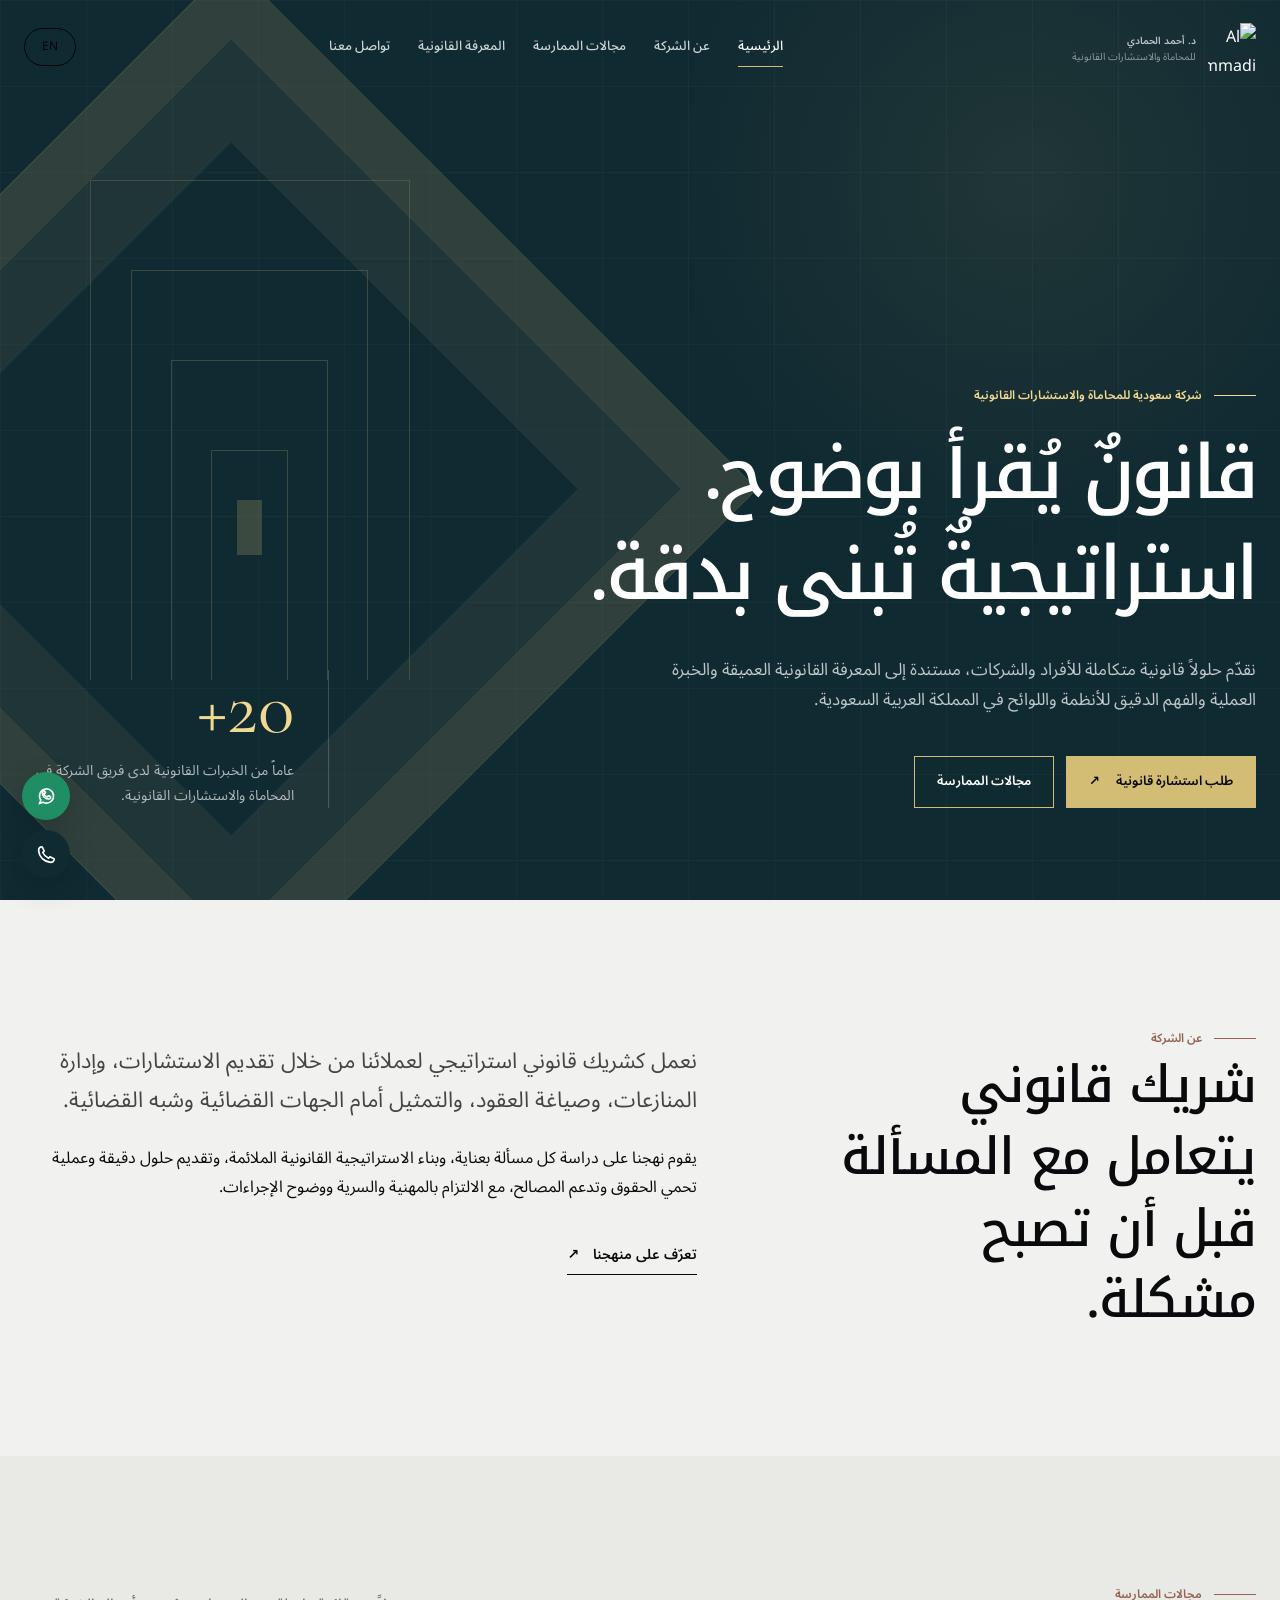
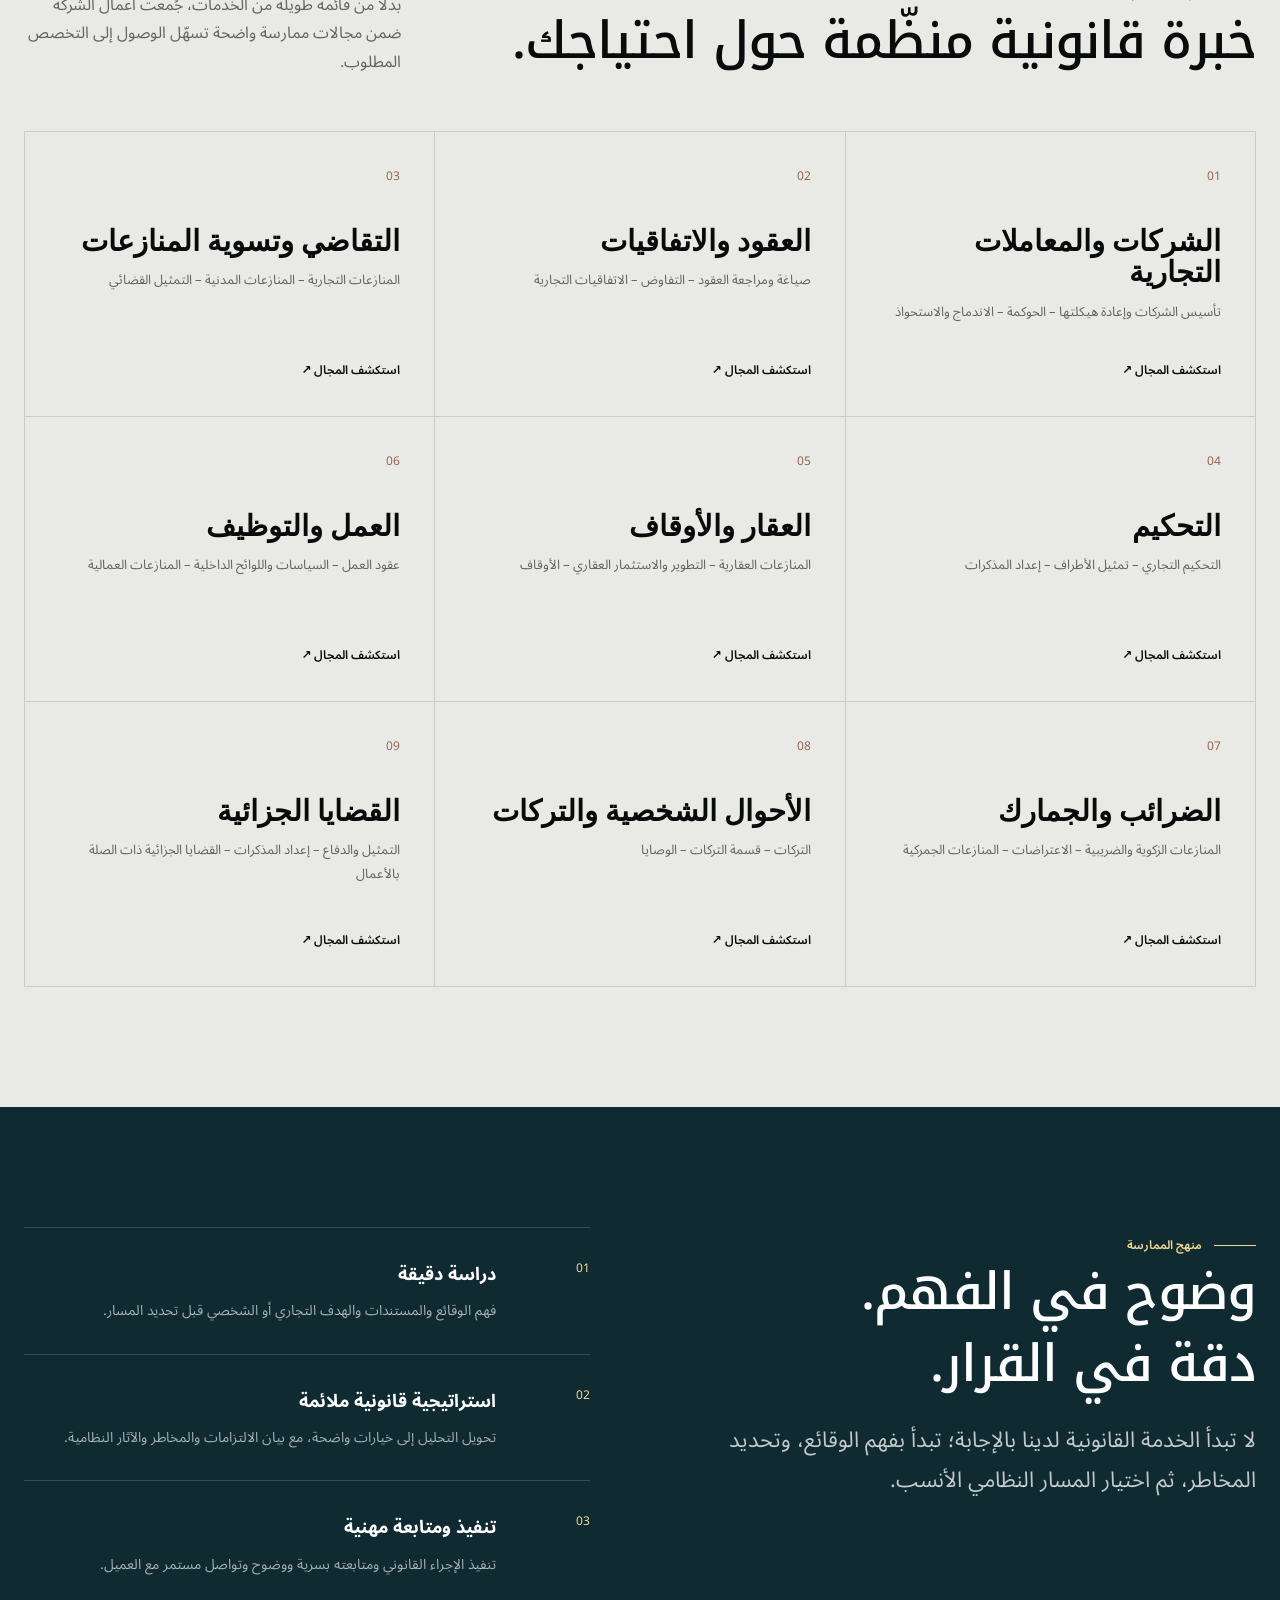
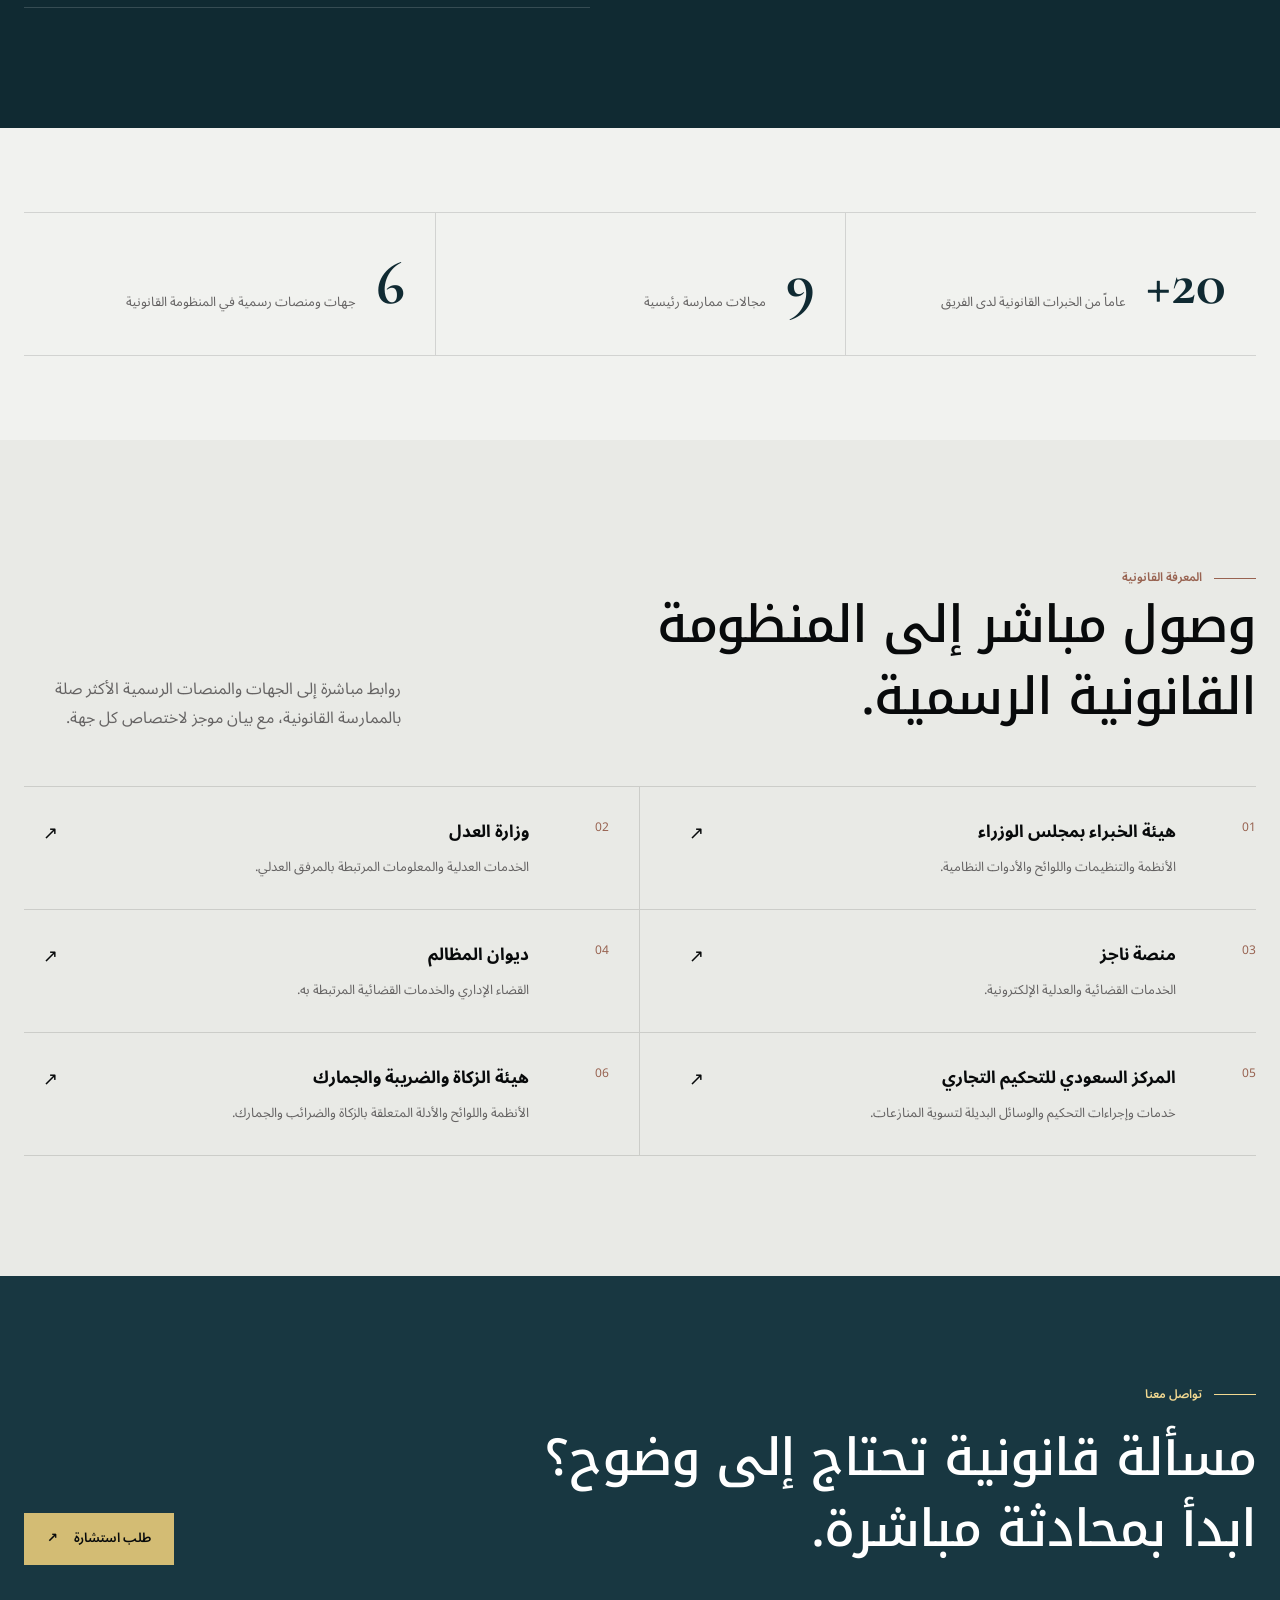
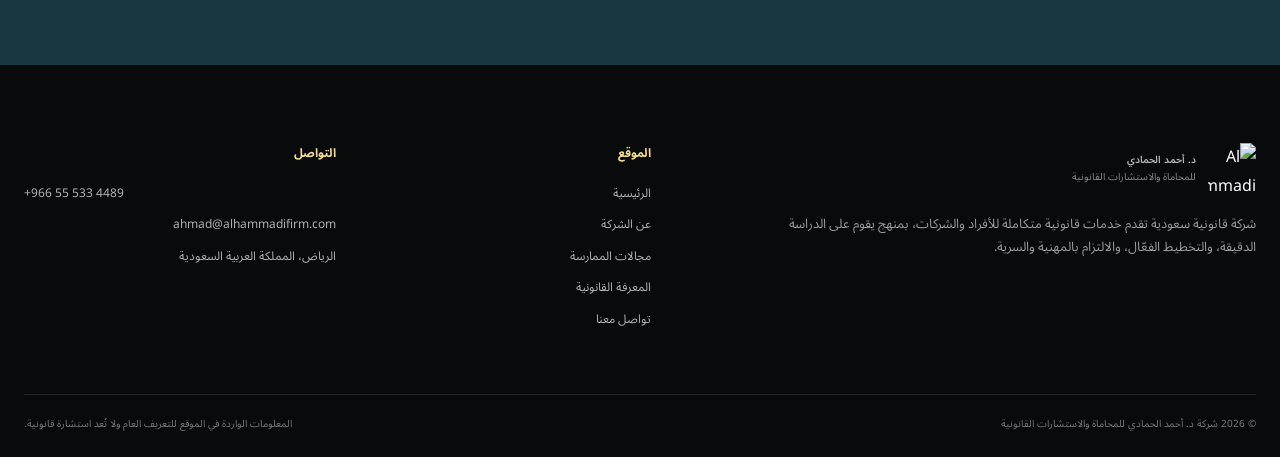
==== index.html @ af51fb80 "Add index.html" ====
<!doctype html>
<html lang="ar" dir="rtl">
<head>
  <meta charset="utf-8">
  <meta name="viewport" content="width=device-width, initial-scale=1">
  <meta name="description" content="شركة قانونية سعودية للمحاماة والاستشارات القانونية تقدم حلولاً قانونية متكاملة للأفراد والشركات.">
  <meta name="theme-color" content="#102A32">
  <meta property="og:type" content="website"><meta property="og:title" content="Dr. Ahmad Al Hammadi | Law Firm &amp; Legal Consultancy"><meta property="og:description" content="شركة قانونية سعودية للمحاماة والاستشارات القانونية تقدم حلولاً قانونية متكاملة للأفراد والشركات.">
  <link rel="icon" href="https://alhammadifirm.com/wp-content/uploads/2026/07/cropped-1-300x300.png" type="image/png">
  <link rel="stylesheet" href="assets/styles.css">
  <title>شركة د. أحمد الحمادي | للمحاماة والاستشارات القانونية</title>
</head>
<body data-title-ar="شركة د. أحمد الحمادي | للمحاماة والاستشارات القانونية" data-title-en="Dr. Ahmad Al Hammadi | Law Firm &amp; Legal Consultancy">

<header class="site-header">
  <div class="container header-inner">
    <a class="brand" href="index.html" aria-label="Al Hammadi Law Firm">
      <img src="https://alhammadifirm.com/wp-content/uploads/2026/07/cropped-1-300x300.png" alt="Al Hammadi Law Firm logo">
      <span class="brand-copy">
        <strong><span class="lang-ar">د. أحمد الحمادي</span><span class="lang-en">Dr. Ahmad Al Hammadi</span></strong>
        <span><span class="lang-ar">للمحاماة والاستشارات القانونية</span><span class="lang-en">Law Firm & Legal Consultancy</span></span>
      </span>
    </a>
    <nav class="nav" aria-label="Main navigation"><a href="index.html" class="active"><span class="lang-ar">الرئيسية</span><span class="lang-en">Home</span></a><a href="about.html" class=""><span class="lang-ar">عن الشركة</span><span class="lang-en">About</span></a><a href="practice-areas.html" class=""><span class="lang-ar">مجالات الممارسة</span><span class="lang-en">Practice Areas</span></a><a href="knowledge.html" class=""><span class="lang-ar">المعرفة القانونية</span><span class="lang-en">Legal Knowledge</span></a><a href="contact.html" class=""><span class="lang-ar">تواصل معنا</span><span class="lang-en">Contact</span></a></nav>
    <div class="header-actions">
      <button class="lang-switch" data-lang-switch type="button">EN</button>
      <button class="menu-toggle" data-menu-toggle type="button" aria-expanded="false" aria-label="Menu">☰</button>
    </div>
  </div>
</header>
<main>
<section class="hero">
  <div class="hero-mark" aria-hidden="true"><span></span><span></span><span></span><span></span><span></span></div>
  <div class="container hero-inner">
    <div class="hero-grid">
      <div>
        <span class="eyebrow light"><span class="lang-ar">شركة سعودية للمحاماة والاستشارات القانونية</span><span class="lang-en">Saudi Law Firm & Legal Consultancy</span></span>
        <h1 class="display"><span class="lang-ar">قانونٌ يُقرأ بوضوح.<br>استراتيجيةٌ تُبنى بدقة.</span><span class="lang-en">Law, made clear.<br>Strategy, built with precision.</span></h1>
        <p class="hero-sub"><span class="lang-ar">نقدّم حلولاً قانونية متكاملة للأفراد والشركات، مستندة إلى المعرفة القانونية العميقة والخبرة العملية والفهم الدقيق للأنظمة واللوائح في المملكة العربية السعودية.</span><span class="lang-en">We provide integrated legal solutions to individuals and businesses, grounded in legal knowledge, practical experience and a precise understanding of Saudi laws and regulations.</span></p>
        <div class="hero-bottom"><a class="btn-primary" href="contact.html"><span class="lang-ar">طلب استشارة قانونية</span><span class="lang-en">Request a consultation</span> <span>↗</span></a><a class="btn-ghost" href="practice-areas.html"><span class="lang-ar">مجالات الممارسة</span><span class="lang-en">Practice areas</span></a></div>
      </div>
      <aside class="hero-side"><div><div class="hero-stat">20+</div><div class="hero-stat-copy"><span class="lang-ar">عاماً من الخبرات القانونية لدى فريق الشركة في المحاماة والاستشارات القانونية.</span><span class="lang-en">Years of legal experience across the firm’s lawyers and legal consultants.</span></div></div></aside>
    </div>
  </div>
</section>

<section class="section">
  <div class="container split">
    <div class="sticky reveal"><span class="eyebrow"><span class="lang-ar">عن الشركة</span><span class="lang-en">About the firm</span></span><h2 class="title-lg"><span class="lang-ar">شريك قانوني يتعامل مع المسألة قبل أن تصبح مشكلة.</span><span class="lang-en">A legal partner focused on the matter before it becomes a problem.</span></h2></div>
    <div class="copy reveal">
      <p class="lead"><span class="lang-ar">نعمل كشريك قانوني استراتيجي لعملائنا من خلال تقديم الاستشارات، وإدارة المنازعات، وصياغة العقود، والتمثيل أمام الجهات القضائية وشبه القضائية.</span><span class="lang-en">We act as a strategic legal partner through advisory, dispute management, contract drafting and representation before judicial and quasi-judicial bodies.</span></p>
      <p><span class="lang-ar">يقوم نهجنا على دراسة كل مسألة بعناية، وبناء الاستراتيجية القانونية الملائمة، وتقديم حلول دقيقة وعملية تحمي الحقوق وتدعم المصالح، مع الالتزام بالمهنية والسرية ووضوح الإجراءات.</span><span class="lang-en">Our approach is built on careful analysis, a fit-for-purpose legal strategy and practical solutions that protect rights and support client interests, with professionalism, confidentiality and clear process.</span></p>
      <a class="link-arrow" href="about.html"><span class="lang-ar">تعرّف على منهجنا</span><span class="lang-en">Discover our approach</span> <span class="arrow">↗</span></a>
    </div>
  </div>
</section>

<section class="section wash">
  <div class="container">
    <div class="section-head reveal"><div><span class="eyebrow"><span class="lang-ar">مجالات الممارسة</span><span class="lang-en">Practice areas</span></span><h2 class="title-lg"><span class="lang-ar">خبرة قانونية منظّمة حول احتياجك.</span><span class="lang-en">Legal expertise structured around your needs.</span></h2></div><p><span class="lang-ar">بدلاً من قائمة طويلة من الخدمات، جُمعت أعمال الشركة ضمن مجالات ممارسة واضحة تسهّل الوصول إلى التخصص المطلوب.</span><span class="lang-en">Rather than a long list of services, our work is organised into clear practice areas so clients can reach the right expertise quickly.</span></p></div>
    <div class="practices-grid"><a href="practice-areas.html" class="practice-card reveal"><span class="practice-no">01</span><h3><span class="lang-ar">الشركات والمعاملات التجارية</span><span class="lang-en">Corporate & Commercial</span></h3><p><span class="lang-ar">تأسيس الشركات وإعادة هيكلتها – الحوكمة – الاندماج والاستحواذ</span><span class="lang-en">Company formation & restructuring · Corporate governance · Mergers & acquisitions</span></p><span class="practice-link"><span class="lang-ar">استكشف المجال ↗</span><span class="lang-en">Explore ↗</span></span></a><a href="practice-areas.html" class="practice-card reveal"><span class="practice-no">02</span><h3><span class="lang-ar">العقود والاتفاقيات</span><span class="lang-en">Contracts & Agreements</span></h3><p><span class="lang-ar">صياغة ومراجعة العقود – التفاوض – الاتفاقيات التجارية</span><span class="lang-en">Contract drafting & review · Negotiation · Commercial agreements</span></p><span class="practice-link"><span class="lang-ar">استكشف المجال ↗</span><span class="lang-en">Explore ↗</span></span></a><a href="practice-areas.html" class="practice-card reveal"><span class="practice-no">03</span><h3><span class="lang-ar">التقاضي وتسوية المنازعات</span><span class="lang-en">Litigation & Dispute Resolution</span></h3><p><span class="lang-ar">المنازعات التجارية – المنازعات المدنية – التمثيل القضائي</span><span class="lang-en">Commercial disputes · Civil disputes · Court representation</span></p><span class="practice-link"><span class="lang-ar">استكشف المجال ↗</span><span class="lang-en">Explore ↗</span></span></a><a href="practice-areas.html" class="practice-card reveal"><span class="practice-no">04</span><h3><span class="lang-ar">التحكيم</span><span class="lang-en">Arbitration</span></h3><p><span class="lang-ar">التحكيم التجاري – تمثيل الأطراف – إعداد المذكرات</span><span class="lang-en">Commercial arbitration · Party representation · Written submissions</span></p><span class="practice-link"><span class="lang-ar">استكشف المجال ↗</span><span class="lang-en">Explore ↗</span></span></a><a href="practice-areas.html" class="practice-card reveal"><span class="practice-no">05</span><h3><span class="lang-ar">العقار والأوقاف</span><span class="lang-en">Real Estate & Awqaf</span></h3><p><span class="lang-ar">المنازعات العقارية – التطوير والاستثمار العقاري – الأوقاف</span><span class="lang-en">Real estate disputes · Development & investment · Awqaf</span></p><span class="practice-link"><span class="lang-ar">استكشف المجال ↗</span><span class="lang-en">Explore ↗</span></span></a><a href="practice-areas.html" class="practice-card reveal"><span class="practice-no">06</span><h3><span class="lang-ar">العمل والتوظيف</span><span class="lang-en">Employment & Labour</span></h3><p><span class="lang-ar">عقود العمل – السياسات واللوائح الداخلية – المنازعات العمالية</span><span class="lang-en">Employment contracts · Policies & internal regulations · Labour disputes</span></p><span class="practice-link"><span class="lang-ar">استكشف المجال ↗</span><span class="lang-en">Explore ↗</span></span></a><a href="practice-areas.html" class="practice-card reveal"><span class="practice-no">07</span><h3><span class="lang-ar">الضرائب والجمارك</span><span class="lang-en">Tax & Customs</span></h3><p><span class="lang-ar">المنازعات الزكوية والضريبية – الاعتراضات – المنازعات الجمركية</span><span class="lang-en">Zakat & tax disputes · Objections · Customs disputes</span></p><span class="practice-link"><span class="lang-ar">استكشف المجال ↗</span><span class="lang-en">Explore ↗</span></span></a><a href="practice-areas.html" class="practice-card reveal"><span class="practice-no">08</span><h3><span class="lang-ar">الأحوال الشخصية والتركات</span><span class="lang-en">Personal Status & Estates</span></h3><p><span class="lang-ar">التركات – قسمة التركات – الوصايا</span><span class="lang-en">Estates · Estate division · Wills</span></p><span class="practice-link"><span class="lang-ar">استكشف المجال ↗</span><span class="lang-en">Explore ↗</span></span></a><a href="practice-areas.html" class="practice-card reveal"><span class="practice-no">09</span><h3><span class="lang-ar">القضايا الجزائية</span><span class="lang-en">Criminal Matters</span></h3><p><span class="lang-ar">التمثيل والدفاع – إعداد المذكرات – القضايا الجزائية ذات الصلة بالأعمال</span><span class="lang-en">Representation & defence · Written submissions · Business-related criminal matters</span></p><span class="practice-link"><span class="lang-ar">استكشف المجال ↗</span><span class="lang-en">Explore ↗</span></span></a></div>
  </div>
</section>

<section class="section dark">
  <div class="container approach-grid">
    <div class="reveal"><span class="eyebrow light"><span class="lang-ar">منهج الممارسة</span><span class="lang-en">How we work</span></span><h2 class="title-lg"><span class="lang-ar">وضوح في الفهم.<br>دقة في القرار.</span><span class="lang-en">Clarity in analysis.<br>Precision in action.</span></h2><p class="lead"><span class="lang-ar">لا تبدأ الخدمة القانونية لدينا بالإجابة؛ تبدأ بفهم الوقائع، وتحديد المخاطر، ثم اختيار المسار النظامي الأنسب.</span><span class="lang-en">Our legal work does not start with an answer. It starts with understanding the facts, identifying risk and choosing the most appropriate legal path.</span></p></div>
    <div class="approach-steps">
      <div class="approach-step reveal"><span class="n">01</span><div><h3><span class="lang-ar">دراسة دقيقة</span><span class="lang-en">Careful analysis</span></h3><p><span class="lang-ar">فهم الوقائع والمستندات والهدف التجاري أو الشخصي قبل تحديد المسار.</span><span class="lang-en">Understanding facts, documents and the commercial or personal objective before choosing a course of action.</span></p></div></div>
      <div class="approach-step reveal"><span class="n">02</span><div><h3><span class="lang-ar">استراتيجية قانونية ملائمة</span><span class="lang-en">Fit-for-purpose strategy</span></h3><p><span class="lang-ar">تحويل التحليل إلى خيارات واضحة، مع بيان الالتزامات والمخاطر والآثار النظامية.</span><span class="lang-en">Translating analysis into clear options, including obligations, risk and legal implications.</span></p></div></div>
      <div class="approach-step reveal"><span class="n">03</span><div><h3><span class="lang-ar">تنفيذ ومتابعة مهنية</span><span class="lang-en">Professional execution</span></h3><p><span class="lang-ar">تنفيذ الإجراء القانوني ومتابعته بسرية ووضوح وتواصل مستمر مع العميل.</span><span class="lang-en">Executing and following through with confidentiality, clarity and consistent client communication.</span></p></div></div>
    </div>
  </div>
</section>

<section class="section compact">
  <div class="container metrics reveal">
    <div class="metric"><strong>20+</strong><span><span class="lang-ar">عاماً من الخبرات القانونية لدى الفريق</span><span class="lang-en">Years of legal experience across the team</span></span></div>
    <div class="metric"><strong>9</strong><span><span class="lang-ar">مجالات ممارسة رئيسية</span><span class="lang-en">Core practice areas</span></span></div>
    <div class="metric"><strong>6</strong><span><span class="lang-ar">جهات ومنصات رسمية في المنظومة القانونية</span><span class="lang-en">Official legal institutions & platforms</span></span></div>
  </div>
</section>

<section class="section wash">
  <div class="container"><div class="section-head reveal"><div><span class="eyebrow"><span class="lang-ar">المعرفة القانونية</span><span class="lang-en">Legal knowledge</span></span><h2 class="title-lg"><span class="lang-ar">وصول مباشر إلى المنظومة القانونية الرسمية.</span><span class="lang-en">Direct access to Saudi Arabia’s official legal ecosystem.</span></h2></div><p><span class="lang-ar">روابط مباشرة إلى الجهات والمنصات الرسمية الأكثر صلة بالممارسة القانونية، مع بيان موجز لاختصاص كل جهة.</span><span class="lang-en">Direct links to key official institutions and platforms, with a concise explanation of what each provides.</span></p></div><div class="ecosystem-grid"><a class="eco-card reveal" href="https://www.boe.gov.sa/" target="_blank" rel="noopener"><div class="eco-icon">01</div><div><h3><span class="lang-ar">هيئة الخبراء بمجلس الوزراء</span><span class="lang-en">Bureau of Experts at the Council of Ministers</span></h3><p><span class="lang-ar">الأنظمة والتنظيمات واللوائح والأدوات النظامية.</span><span class="lang-en">Saudi laws, regulations and related legal instruments.</span></p></div><span class="out">↗</span></a><a class="eco-card reveal" href="https://www.moj.gov.sa/" target="_blank" rel="noopener"><div class="eco-icon">02</div><div><h3><span class="lang-ar">وزارة العدل</span><span class="lang-en">Ministry of Justice</span></h3><p><span class="lang-ar">الخدمات العدلية والمعلومات المرتبطة بالمرفق العدلي.</span><span class="lang-en">Justice services and information related to the judicial system.</span></p></div><span class="out">↗</span></a><a class="eco-card reveal" href="https://najiz.sa/" target="_blank" rel="noopener"><div class="eco-icon">03</div><div><h3><span class="lang-ar">منصة ناجز</span><span class="lang-en">Najiz</span></h3><p><span class="lang-ar">الخدمات القضائية والعدلية الإلكترونية.</span><span class="lang-en">Digital judicial and justice services.</span></p></div><span class="out">↗</span></a><a class="eco-card reveal" href="https://www.bog.gov.sa/" target="_blank" rel="noopener"><div class="eco-icon">04</div><div><h3><span class="lang-ar">ديوان المظالم</span><span class="lang-en">Board of Grievances</span></h3><p><span class="lang-ar">القضاء الإداري والخدمات القضائية المرتبطة به.</span><span class="lang-en">Administrative judiciary and related judicial services.</span></p></div><span class="out">↗</span></a><a class="eco-card reveal" href="https://sadr.org/" target="_blank" rel="noopener"><div class="eco-icon">05</div><div><h3><span class="lang-ar">المركز السعودي للتحكيم التجاري</span><span class="lang-en">Saudi Center for Commercial Arbitration</span></h3><p><span class="lang-ar">خدمات وإجراءات التحكيم والوسائل البديلة لتسوية المنازعات.</span><span class="lang-en">Arbitration services and alternative dispute resolution procedures.</span></p></div><span class="out">↗</span></a><a class="eco-card reveal" href="https://zatca.gov.sa/" target="_blank" rel="noopener"><div class="eco-icon">06</div><div><h3><span class="lang-ar">هيئة الزكاة والضريبة والجمارك</span><span class="lang-en">ZATCA</span></h3><p><span class="lang-ar">الأنظمة واللوائح والأدلة المتعلقة بالزكاة والضرائب والجمارك.</span><span class="lang-en">Rules, regulations and guides for zakat, tax and customs.</span></p></div><span class="out">↗</span></a></div></div>
</section>

<section class="cta"><div class="container cta-inner"><div><span class="eyebrow light"><span class="lang-ar">تواصل معنا</span><span class="lang-en">Contact</span></span><h2 class="title-lg"><span class="lang-ar">مسألة قانونية تحتاج إلى وضوح؟<br>ابدأ بمحادثة مباشرة.</span><span class="lang-en">A legal matter that needs clarity?<br>Start with a direct conversation.</span></h2></div><a class="btn-primary" href="contact.html"><span class="lang-ar">طلب استشارة</span><span class="lang-en">Request a consultation</span> <span>↗</span></a></div></section>
</main>

<footer class="footer">
  <div class="container">
    <div class="footer-top">
      <div class="footer-brand">
        <a class="brand" href="index.html"><img src="https://alhammadifirm.com/wp-content/uploads/2026/07/cropped-1-300x300.png" alt="Al Hammadi Law Firm logo"><span class="brand-copy"><strong><span class="lang-ar">د. أحمد الحمادي</span><span class="lang-en">Dr. Ahmad Al Hammadi</span></strong><span><span class="lang-ar">للمحاماة والاستشارات القانونية</span><span class="lang-en">Law Firm & Legal Consultancy</span></span></span></a>
        <p><span class="lang-ar">شركة قانونية سعودية تقدم خدمات قانونية متكاملة للأفراد والشركات، بمنهج يقوم على الدراسة الدقيقة، والتخطيط الفعّال، والالتزام بالمهنية والسرية.</span><span class="lang-en">A Saudi law firm providing integrated legal services to individuals and businesses through careful analysis, effective planning, professionalism and confidentiality.</span></p>
      </div>
      <div><h4><span class="lang-ar">الموقع</span><span class="lang-en">Explore</span></h4><div class="footer-links"><a href="index.html"><span class="lang-ar">الرئيسية</span><span class="lang-en">Home</span></a><a href="about.html"><span class="lang-ar">عن الشركة</span><span class="lang-en">About</span></a><a href="practice-areas.html"><span class="lang-ar">مجالات الممارسة</span><span class="lang-en">Practice Areas</span></a><a href="knowledge.html"><span class="lang-ar">المعرفة القانونية</span><span class="lang-en">Legal Knowledge</span></a><a href="contact.html"><span class="lang-ar">تواصل معنا</span><span class="lang-en">Contact</span></a></div></div>
      <div><h4><span class="lang-ar">التواصل</span><span class="lang-en">Contact</span></h4><div class="footer-links">
        <a href="tel:+966555334489" dir="ltr">+966 55 533 4489</a>
        <a href="mailto:ahmad@alhammadifirm.com">ahmad@alhammadifirm.com</a>
        <span><span class="lang-ar">الرياض، المملكة العربية السعودية</span><span class="lang-en">Riyadh, Saudi Arabia</span></span>
      </div></div>
    </div>
    <div class="footer-bottom"><span>© 2026 <span class="lang-ar">شركة د. أحمد الحمادي للمحاماة والاستشارات القانونية</span><span class="lang-en">Dr. Ahmad Al Hammadi Law Firm & Legal Consultancy</span></span><span><span class="lang-ar">المعلومات الواردة في الموقع للتعريف العام ولا تُعد استشارة قانونية.</span><span class="lang-en">Website information is for general purposes and does not constitute legal advice.</span></span></div>
  </div>
</footer>
<div class="floating-actions" aria-label="Quick contact">
  <a class="float-btn whatsapp" href="https://wa.me/966555334489" target="_blank" rel="noopener" aria-label="WhatsApp">
    <svg viewBox="0 0 24 24" fill="none" stroke="currentColor" stroke-width="1.8"><path d="M20 11.5A8 8 0 0 1 8.1 18.5L4 20l1.5-4A8 8 0 1 1 20 11.5Z"/><path d="M9 8.5c.3 2 2 3.7 4 4l1-1.2c.2-.2.5-.3.8-.1l1.5.7c.3.1.4.4.4.7-.2 1.4-1.4 2.4-2.8 2.3-3.5-.3-6.4-3.2-6.8-6.7-.1-1.4.9-2.6 2.3-2.8.3 0 .6.1.7.4l.7 1.5c.1.3.1.6-.1.8L9 8.5Z"/></svg>
  </a>
  <a class="float-btn call" href="tel:+966555334489" aria-label="Call">
    <svg viewBox="0 0 24 24" fill="none" stroke="currentColor" stroke-width="1.8"><path d="M7.2 3.5 9.4 8 7.7 9.7c1.2 2.4 4.2 5.4 6.6 6.6l1.7-1.7 4.5 2.2c.3.2.5.5.4.9-.5 2-2.1 3.3-4.1 3.3C9.2 20.5 3.5 14.8 3 7.2c-.1-2 1.3-3.6 3.3-4.1.4-.1.7.1.9.4Z"/></svg>
  </a>
</div>
<script src="assets/app.js"></script>
</body></html>
---- assets/styles.css ----
@import url('https://fonts.googleapis.com/css2?family=Cormorant+Garamond:wght@500;600&family=Noto+Kufi+Arabic:wght@300;400;500;600&family=Noto+Sans+Arabic:wght@300;400;500;600&display=swap');
:root{--ink:#080a0b;--night:#102a32;--night2:#183741;--paper:#f1f2ef;--wash:#e9eae6;--muted:#656363;--gold:#d3bc74;--gold2:#f2d991;--copper:#986351;--line:rgba(8,10,11,.13);--container:min(1240px,calc(100vw - 48px));--shadow:0 18px 60px rgba(8,10,11,.1)}
*{box-sizing:border-box}html{scroll-behavior:smooth;background:var(--paper)}body{margin:0;background:var(--paper);color:var(--ink);font-family:'Noto Sans Arabic',system-ui,-apple-system,BlinkMacSystemFont,'Segoe UI',sans-serif;line-height:1.8;overflow-x:hidden}html[dir=ltr] body{font-family:Inter,system-ui,-apple-system,BlinkMacSystemFont,'Segoe UI',sans-serif;line-height:1.65}body.menu-open{overflow:hidden}a{color:inherit;text-decoration:none}button,input,textarea,select{font:inherit}img,svg{max-width:100%;display:block}::selection{background:var(--gold);color:var(--ink)}.container{width:var(--container);margin-inline:auto}.section{padding:120px 0;position:relative}.section.compact{padding:84px 0}.section.dark{background:var(--night);color:#fff}.section.ink{background:var(--ink);color:#fff}.section.wash{background:var(--wash)}.section-border{border-top:1px solid var(--line)}
.lang-en{display:none!important}html[lang=en] .lang-ar{display:none!important}html[lang=en] .lang-en{display:initial!important}
.eyebrow{display:inline-flex;align-items:center;gap:12px;text-transform:uppercase;letter-spacing:.12em;font-size:12px;font-weight:600;color:var(--copper)}html[dir=rtl] .eyebrow{letter-spacing:0}.eyebrow:before{content:"";width:42px;height:1px;background:currentColor}.eyebrow.light{color:var(--gold2)}
.display{margin:18px 0 0;font-family:'Cormorant Garamond',Georgia,serif;font-weight:500;font-size:clamp(54px,7.1vw,108px);line-height:.95;letter-spacing:-.035em}html[dir=rtl] .display{font-family:'Noto Kufi Arabic',sans-serif;font-size:clamp(43px,5.8vw,82px);line-height:1.35;letter-spacing:-.045em}
.title-xl{margin:16px 0 0;font-family:'Cormorant Garamond',Georgia,serif;font-weight:500;font-size:clamp(46px,5.4vw,78px);line-height:1;letter-spacing:-.025em}html[dir=rtl] .title-xl{font-family:'Noto Kufi Arabic',sans-serif;font-size:clamp(38px,4.8vw,64px);line-height:1.35}
.title-lg{margin:0;font-family:'Cormorant Garamond',Georgia,serif;font-weight:500;font-size:clamp(40px,4.5vw,68px);line-height:1.05;letter-spacing:-.02em}html[dir=rtl] .title-lg{font-family:'Noto Kufi Arabic',sans-serif;font-size:clamp(34px,4vw,56px);line-height:1.4}
.title-md{font-family:'Cormorant Garamond',Georgia,serif;font-size:34px;line-height:1.1;margin:0;font-weight:600}html[dir=rtl] .title-md{font-family:'Noto Kufi Arabic',sans-serif;font-size:27px;line-height:1.45}.lead{font-size:clamp(19px,1.7vw,24px);line-height:1.8;color:#454545}.dark .lead,.ink .lead{color:rgba(255,255,255,.74)}.muted{color:var(--muted)}.small{font-size:14px}
.link-arrow{display:inline-flex;align-items:center;gap:14px;font-weight:600;font-size:14px;padding-bottom:7px;border-bottom:1px solid currentColor}.link-arrow .arrow{transition:transform .25s ease}html[dir=rtl] .link-arrow:hover .arrow{transform:translateX(-5px)}html[dir=ltr] .link-arrow:hover .arrow{transform:translateX(5px)}
.site-header{position:absolute;top:0;inset-inline:0;z-index:50;color:#fff;transition:background .3s,color .3s,box-shadow .3s}.site-header.is-sticky{position:fixed;background:rgba(241,242,239,.95);color:var(--ink);backdrop-filter:blur(16px);box-shadow:0 1px 0 rgba(8,10,11,.1)}.header-inner{min-height:94px;display:flex;align-items:center;justify-content:space-between;gap:26px}.brand{display:flex;align-items:center;gap:12px;min-width:220px}.brand img{width:48px;height:48px;border-radius:2px;object-fit:cover}.brand-copy{line-height:1.25}.brand-copy strong{display:block;font-size:13px;font-weight:600}.brand-copy span{display:block;font-size:10px;opacity:.72;margin-top:4px}.nav{display:flex;align-items:center;gap:28px;font-size:13px;font-weight:500}.nav a{position:relative;opacity:.8;white-space:nowrap}.nav a:hover,.nav a.active{opacity:1}.nav a:after{content:"";position:absolute;height:1px;background:var(--gold);inset-inline-start:0;bottom:-8px;width:0;transition:width .25s}.nav a:hover:after,.nav a.active:after{width:100%}.header-actions{display:flex;align-items:center;gap:10px}.lang-switch,.menu-toggle{background:transparent;border:1px solid currentColor;border-radius:999px;cursor:pointer;min-width:52px;height:38px;padding:0 13px;display:inline-flex;align-items:center;justify-content:center;font-size:12px;opacity:.9}.menu-toggle{display:none;min-width:38px;padding:0}
.hero{min-height:860px;height:100svh;max-height:980px;background:var(--night);color:#fff;position:relative;overflow:hidden;display:grid;align-items:end}.hero:before{content:"";position:absolute;inset:0;background:linear-gradient(90deg,rgba(255,255,255,.045) 1px,transparent 1px) 0 0/86px 100%,linear-gradient(rgba(255,255,255,.035) 1px,transparent 1px) 0 0/100% 86px,radial-gradient(circle at 80% 20%,rgba(211,188,116,.13),transparent 30%);opacity:.65}.hero:after{content:"";position:absolute;width:58vw;height:58vw;max-width:750px;max-height:750px;inset-inline-end:-11vw;top:13%;border:1px solid rgba(211,188,116,.28);transform:rotate(45deg);box-shadow:inset 0 0 0 52px rgba(16,42,50,.1),inset 0 0 0 53px rgba(211,188,116,.11),inset 0 0 0 125px rgba(16,42,50,.1),inset 0 0 0 126px rgba(211,188,116,.09)}.hero-mark{position:absolute;inset-inline-end:7vw;top:20%;width:320px;height:500px;opacity:.22;pointer-events:none}.hero-mark span{position:absolute;inset-inline:0;margin:auto;border:1px solid var(--gold);border-bottom:0}.hero-mark span:nth-child(1){width:100%;height:100%}.hero-mark span:nth-child(2){width:74%;height:82%;top:18%}.hero-mark span:nth-child(3){width:49%;height:64%;top:36%}.hero-mark span:nth-child(4){width:24%;height:46%;top:54%}.hero-mark span:nth-child(5){width:8%;height:11%;top:64%;background:var(--gold)}.hero-inner{position:relative;z-index:2;padding-bottom:92px}.hero-grid{display:grid;grid-template-columns:minmax(0,1.25fr) minmax(250px,.45fr);gap:80px;align-items:end}.hero .display{max-width:890px}.hero-sub{max-width:620px;margin:30px 0 0;color:rgba(255,255,255,.72);font-size:17px}.hero-bottom{display:flex;gap:12px;align-items:center;margin-top:40px;flex-wrap:wrap}.btn-primary,.btn-ghost{min-height:52px;padding:0 22px;display:inline-flex;align-items:center;justify-content:center;gap:16px;border:1px solid var(--gold);font-size:13px;font-weight:600;transition:.25s}.btn-primary{background:var(--gold);color:var(--ink)}.btn-primary:hover{background:var(--gold2);border-color:var(--gold2);transform:translateY(-2px)}.btn-ghost{color:#fff;background:transparent}.btn-ghost:hover{background:rgba(255,255,255,.08)}.hero-side{border-inline-start:1px solid rgba(255,255,255,.18);padding-inline-start:34px}.hero-stat{font-family:'Cormorant Garamond',serif;font-size:76px;line-height:1;color:var(--gold2)}.hero-stat-copy{margin-top:12px;color:rgba(255,255,255,.65);font-size:14px}
.split{display:grid;grid-template-columns:minmax(0,.8fr) minmax(0,1.2fr);gap:110px;align-items:start}.sticky{position:sticky;top:140px}.copy p{max-width:760px}.copy p+p{margin-top:24px}.copy .link-arrow{margin-top:24px}.section-head{display:grid;grid-template-columns:minmax(0,1fr) minmax(250px,.48fr);gap:70px;align-items:end;margin-bottom:54px}.section-head p{margin:0;color:var(--muted)}
.practices-grid{display:grid;grid-template-columns:repeat(3,1fr);border-top:1px solid var(--line);border-inline-start:1px solid var(--line)}.practice-card{min-height:285px;padding:34px;border-inline-end:1px solid var(--line);border-bottom:1px solid var(--line);display:flex;flex-direction:column;position:relative;transition:background .3s,color .3s,transform .3s}.practice-card:hover{background:var(--night);color:#fff;transform:translateY(-2px)}.practice-no{font-size:12px;color:var(--copper)}.practice-card h3{font-family:'Cormorant Garamond',serif;font-size:29px;line-height:1.1;margin:38px 0 12px}.practice-card p{font-size:13px;color:var(--muted);margin:0}.practice-card:hover p{color:rgba(255,255,255,.65)}.practice-link{margin-top:auto;padding-top:26px;font-size:12px;font-weight:600}
.approach-grid{display:grid;grid-template-columns:1fr 1fr;gap:100px;align-items:start}.approach-steps{border-top:1px solid rgba(255,255,255,.16)}.approach-step{display:grid;grid-template-columns:70px 1fr;gap:24px;padding:30px 0;border-bottom:1px solid rgba(255,255,255,.16)}.approach-step .n{color:var(--gold2);font-size:12px}.approach-step h3{margin:0 0 8px;font-size:18px}.approach-step p{margin:0;color:rgba(255,255,255,.62);font-size:14px}.metrics{display:grid;grid-template-columns:repeat(3,1fr);gap:0;border-block:1px solid var(--line)}.metric{padding:40px 30px;border-inline-end:1px solid var(--line);display:flex;align-items:flex-end;gap:20px}.metric:last-child{border-inline-end:0}.metric strong{font-family:'Cormorant Garamond',serif;font-size:62px;line-height:1;color:var(--night)}.metric span{font-size:13px;color:var(--muted)}
.ecosystem-grid{display:grid;grid-template-columns:repeat(2,1fr);border-top:1px solid var(--line)}.eco-card{display:grid;grid-template-columns:58px 1fr 34px;gap:22px;align-items:start;padding:30px 0;border-bottom:1px solid var(--line);transition:.25s}.eco-card:nth-child(odd){padding-inline-end:30px}.eco-card:nth-child(even){padding-inline-start:30px;border-inline-start:1px solid var(--line)}.eco-card:hover{padding-inline-start:12px}.eco-icon{font-size:12px;color:var(--copper)}.eco-card h3{margin:0 0 8px;font-size:17px}.eco-card p{margin:0;color:var(--muted);font-size:13px}.eco-card .out{font-size:18px}.cta{background:var(--night2);color:#fff;padding:100px 0}.cta-inner{display:flex;align-items:flex-end;justify-content:space-between;gap:50px}.cta .title-lg{margin-top:16px}
.page-hero{background:var(--night);color:#fff;min-height:560px;padding:190px 0 100px;position:relative;overflow:hidden}.page-hero:after{content:"";position:absolute;width:460px;height:460px;border:1px solid rgba(211,188,116,.2);transform:rotate(45deg);inset-inline-end:-120px;top:80px}.page-hero-copy{position:relative;z-index:2;max-width:940px}.page-hero-copy .lead{max-width:720px;margin-top:26px}.rule-list{border-top:1px solid var(--line)}.rule-item{display:grid;grid-template-columns:70px 1fr;gap:24px;padding:26px 0;border-bottom:1px solid var(--line)}.rule-no{font-size:12px;color:var(--copper)}.rule-item h3{margin:0 0 8px;font-size:18px}.rule-item p{margin:0;color:var(--muted)}
.founder-card{background:var(--night);color:#fff;padding:48px;display:grid;grid-template-columns:180px 1fr;gap:44px;align-items:center}.founder-monogram{width:180px;aspect-ratio:1;background:linear-gradient(135deg,var(--gold2),#a88d53);color:var(--night);display:grid;place-items:center;font-family:'Cormorant Garamond',serif;font-size:72px}.founder-name{font-size:28px;margin-bottom:12px}.founder-card p{color:rgba(255,255,255,.68);margin:0}.practice-detail{display:grid;grid-template-columns:100px 1fr;gap:40px;padding:46px 0;border-bottom:1px solid var(--line)}.practice-detail .no{font-size:12px;color:var(--copper)}.practice-detail h2{margin:0 0 12px;font-size:32px}.practice-detail p{margin:0;color:var(--muted)}.practice-detail-list{display:flex;gap:10px;flex-wrap:wrap;margin-top:22px}.practice-detail-list span{border:1px solid var(--line);padding:8px 12px;font-size:12px;background:rgba(255,255,255,.38)}
.contact-grid{display:grid;grid-template-columns:.85fr 1.15fr;gap:90px;align-items:start}.contact-list{border-top:1px solid var(--line);margin-top:36px}.contact-row{display:grid;grid-template-columns:140px 1fr;gap:24px;padding:20px 0;border-bottom:1px solid var(--line);font-size:14px}.contact-row>span:first-child{color:var(--muted)}.form-card{background:#fff;padding:42px;box-shadow:var(--shadow)}.form-grid{display:grid;grid-template-columns:1fr 1fr;gap:18px}.field{display:flex;flex-direction:column;gap:8px}.field.full{grid-column:1/-1}.field label{font-size:12px;font-weight:600}.field input,.field textarea,.field select{width:100%;border:0;border-bottom:1px solid var(--line);background:#f8f8f5;padding:14px 12px;outline:none;color:var(--ink)}.field textarea{min-height:140px;resize:vertical}.field input:focus,.field textarea:focus,.field select:focus{border-bottom-color:var(--gold)}.form-note{font-size:11px;color:var(--muted);margin-top:14px}
.footer{background:var(--ink);color:#fff;padding:78px 0 24px}.footer-top{display:grid;grid-template-columns:1.2fr .55fr .7fr;gap:70px}.footer-brand p{max-width:500px;color:rgba(255,255,255,.58);font-size:13px;margin:22px 0 0}.footer h4{font-size:12px;color:var(--gold2);margin:0 0 18px}.footer-links{display:flex;flex-direction:column;gap:10px;font-size:12px;color:rgba(255,255,255,.68)}.footer-links a:hover{color:#fff}.footer-bottom{margin-top:64px;padding-top:20px;border-top:1px solid rgba(255,255,255,.12);display:flex;justify-content:space-between;gap:30px;font-size:10px;color:rgba(255,255,255,.45)}
.floating-actions{position:fixed;inset-inline-end:22px;bottom:22px;z-index:70;display:flex;flex-direction:column;gap:10px}.float-btn{width:48px;height:48px;border-radius:50%;display:grid;place-items:center;color:#fff;box-shadow:0 10px 30px rgba(0,0,0,.18)}.float-btn svg{width:21px;height:21px}.float-btn.whatsapp{background:#1f8f63}.float-btn.call{background:var(--night)}.reveal{opacity:0;transform:translateY(24px);transition:opacity .7s ease,transform .7s ease}.reveal.in{opacity:1;transform:none}
@media(max-width:1050px){.nav{gap:16px;font-size:12px}.brand{min-width:auto}.brand-copy{display:none}.hero-grid,.split,.approach-grid,.contact-grid{grid-template-columns:1fr;gap:54px}.hero-side{max-width:400px}.sticky{position:static}.practices-grid{grid-template-columns:repeat(2,1fr)}.section-head{grid-template-columns:1fr;gap:24px}.footer-top{grid-template-columns:1fr 1fr}.footer-brand{grid-column:1/-1}}
@media(max-width:780px){:root{--container:min(100% - 32px,1240px)}.section{padding:84px 0}.header-inner{min-height:78px}.brand img{width:42px;height:42px}.nav{display:none;position:fixed;top:78px;inset-inline:0;background:var(--paper);color:var(--ink);padding:30px 24px;flex-direction:column;align-items:stretch;gap:0;border-top:1px solid var(--line);box-shadow:0 20px 40px rgba(0,0,0,.08)}.nav.mobile-open{display:flex}.nav a{padding:14px 0;border-bottom:1px solid var(--line)}.nav a:after{display:none}.menu-toggle{display:inline-flex}.site-header:not(.is-sticky) .nav{background:var(--night);color:#fff}.hero{min-height:760px;height:auto;padding-top:150px}.hero-inner{padding-bottom:64px}.hero-grid{gap:38px}.hero-side{border-inline-start:0;border-top:1px solid rgba(255,255,255,.18);padding-inline-start:0;padding-top:24px}.hero-stat{font-size:58px}.hero-mark{inset-inline-end:-120px;width:250px;height:400px}.hero:after{width:90vw;height:90vw}.practices-grid{grid-template-columns:1fr}.practice-card{min-height:240px}.metrics{grid-template-columns:1fr}.metric{border-inline-end:0;border-bottom:1px solid var(--line)}.ecosystem-grid{grid-template-columns:1fr}.eco-card:nth-child(odd),.eco-card:nth-child(even){padding-inline:0;border-inline-start:0}.cta-inner{align-items:flex-start;flex-direction:column}.footer-top{grid-template-columns:1fr}.footer-brand{grid-column:auto}.footer-bottom{flex-direction:column}.founder-card{grid-template-columns:1fr}.founder-monogram{width:130px}.practice-detail{grid-template-columns:52px 1fr;gap:18px}.contact-row{grid-template-columns:1fr;gap:4px}.form-grid{grid-template-columns:1fr}.field.full{grid-column:auto}.form-card{padding:26px}.page-hero{min-height:500px;padding:160px 0 80px}}
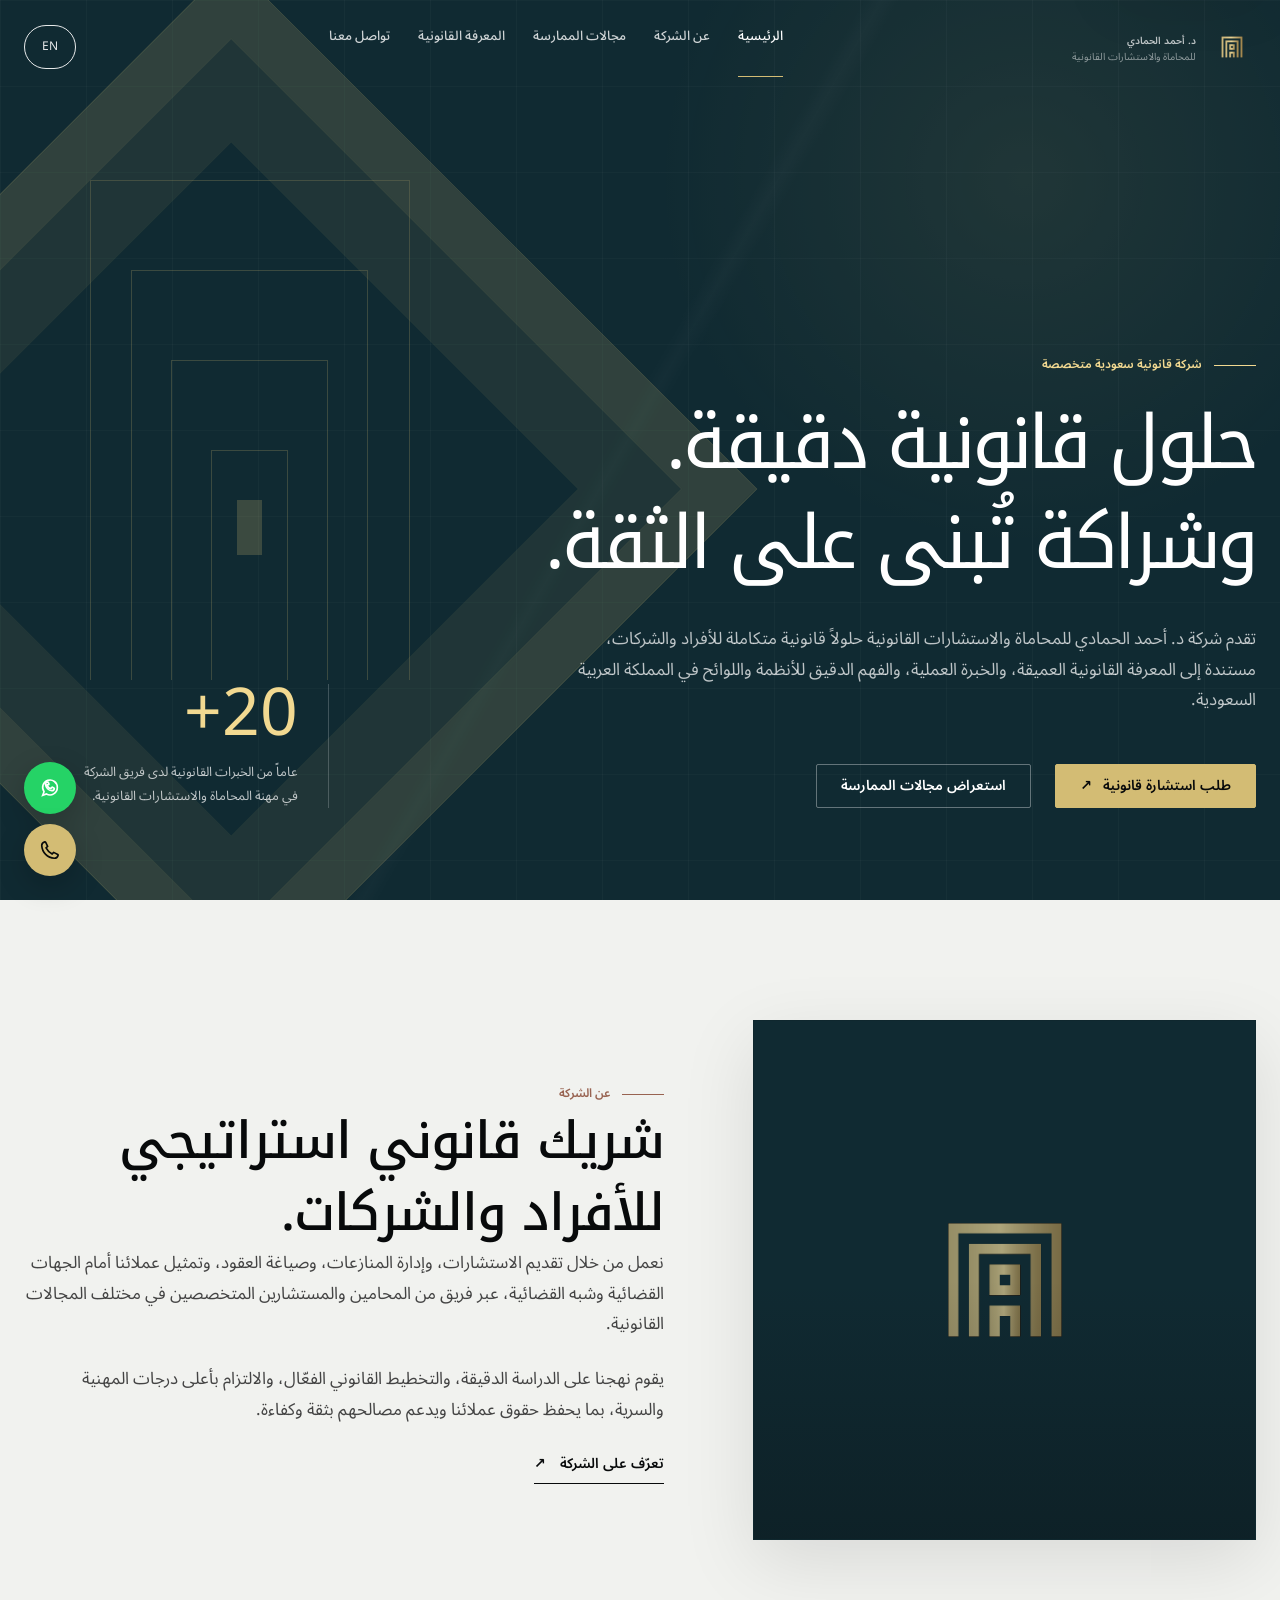
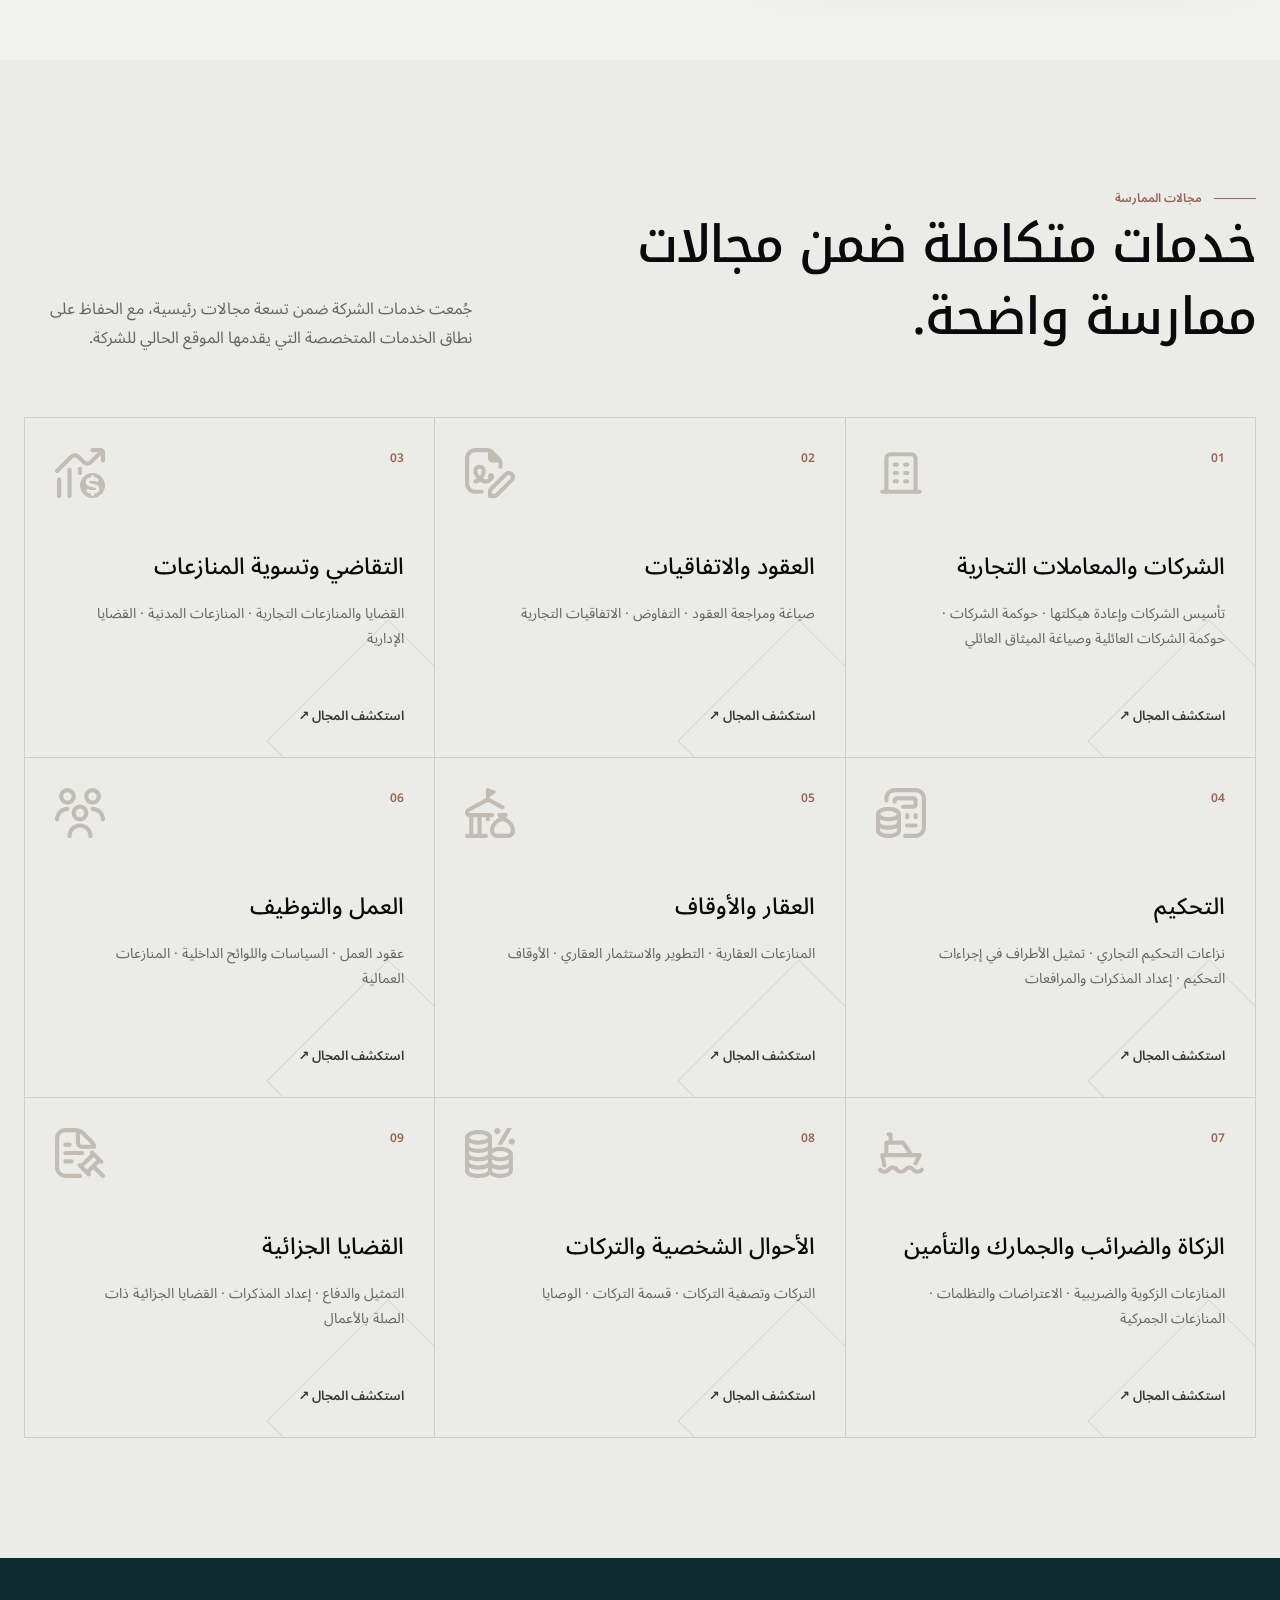
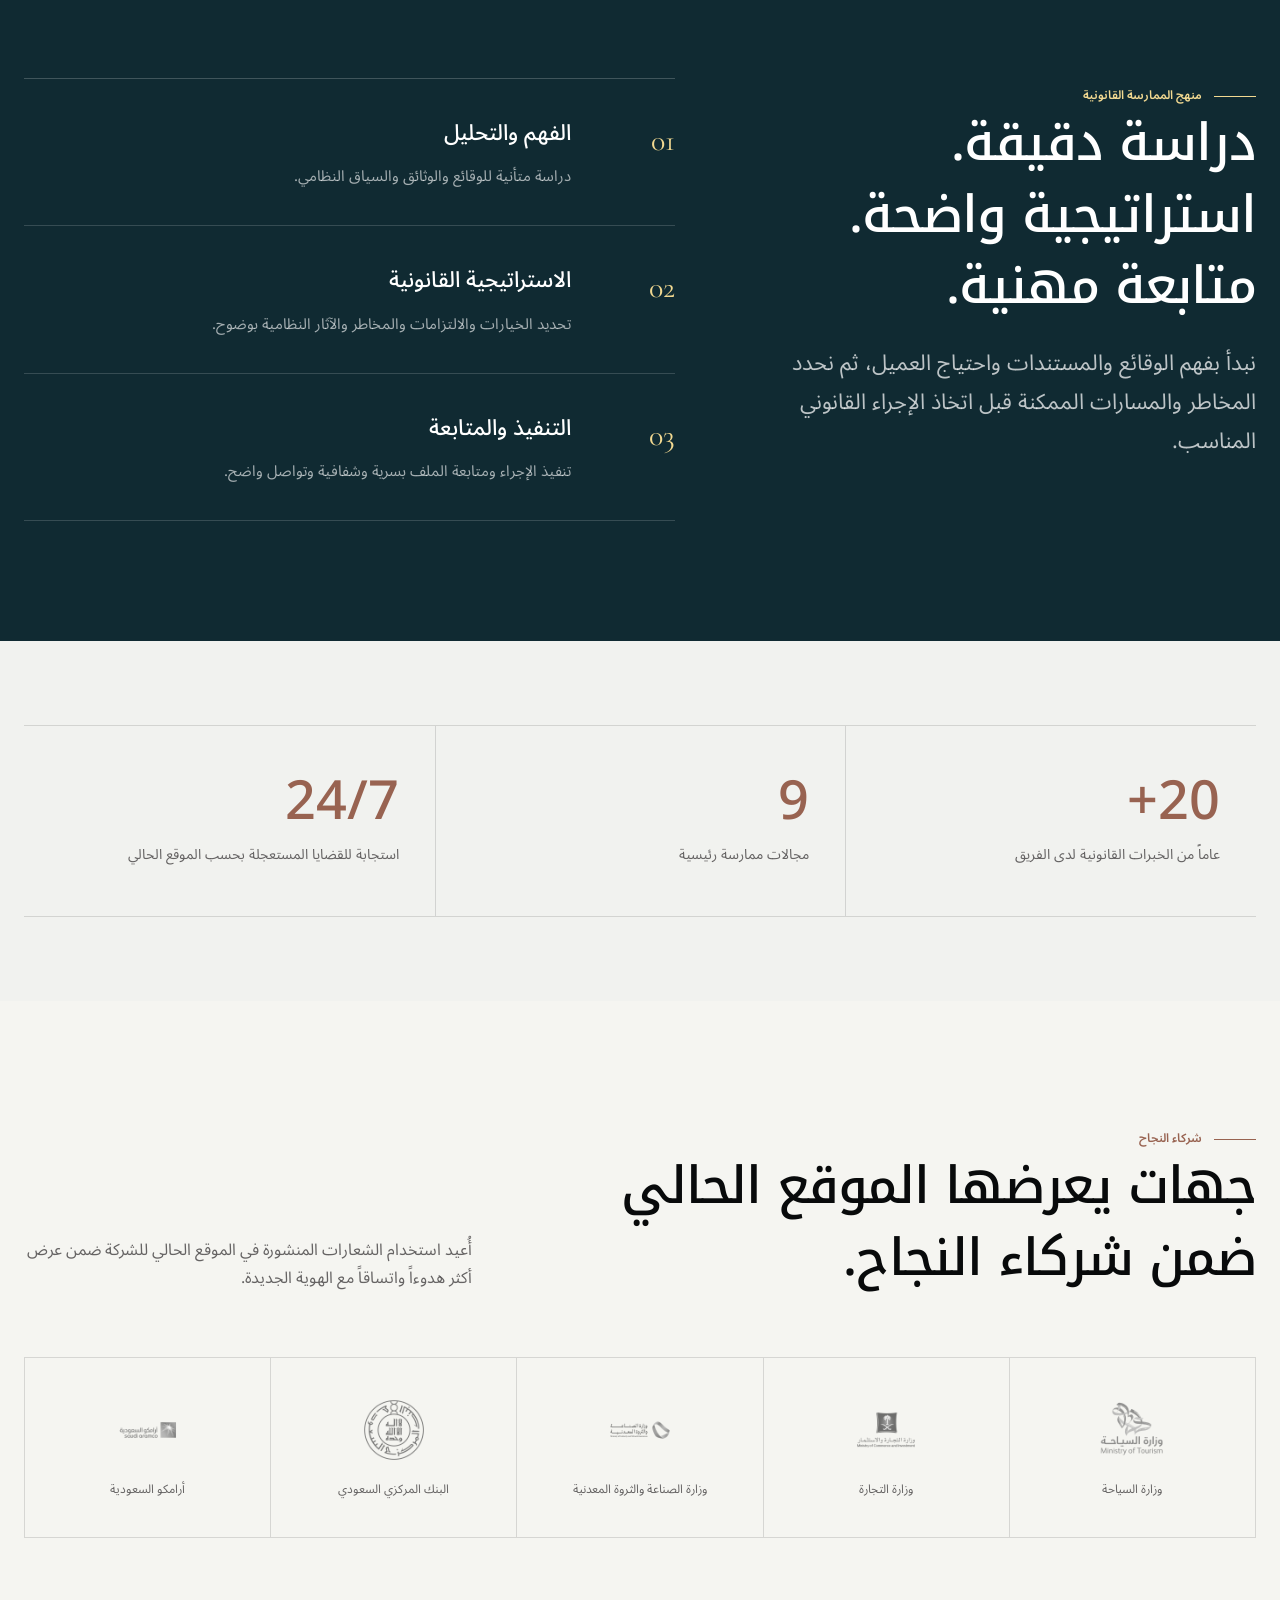
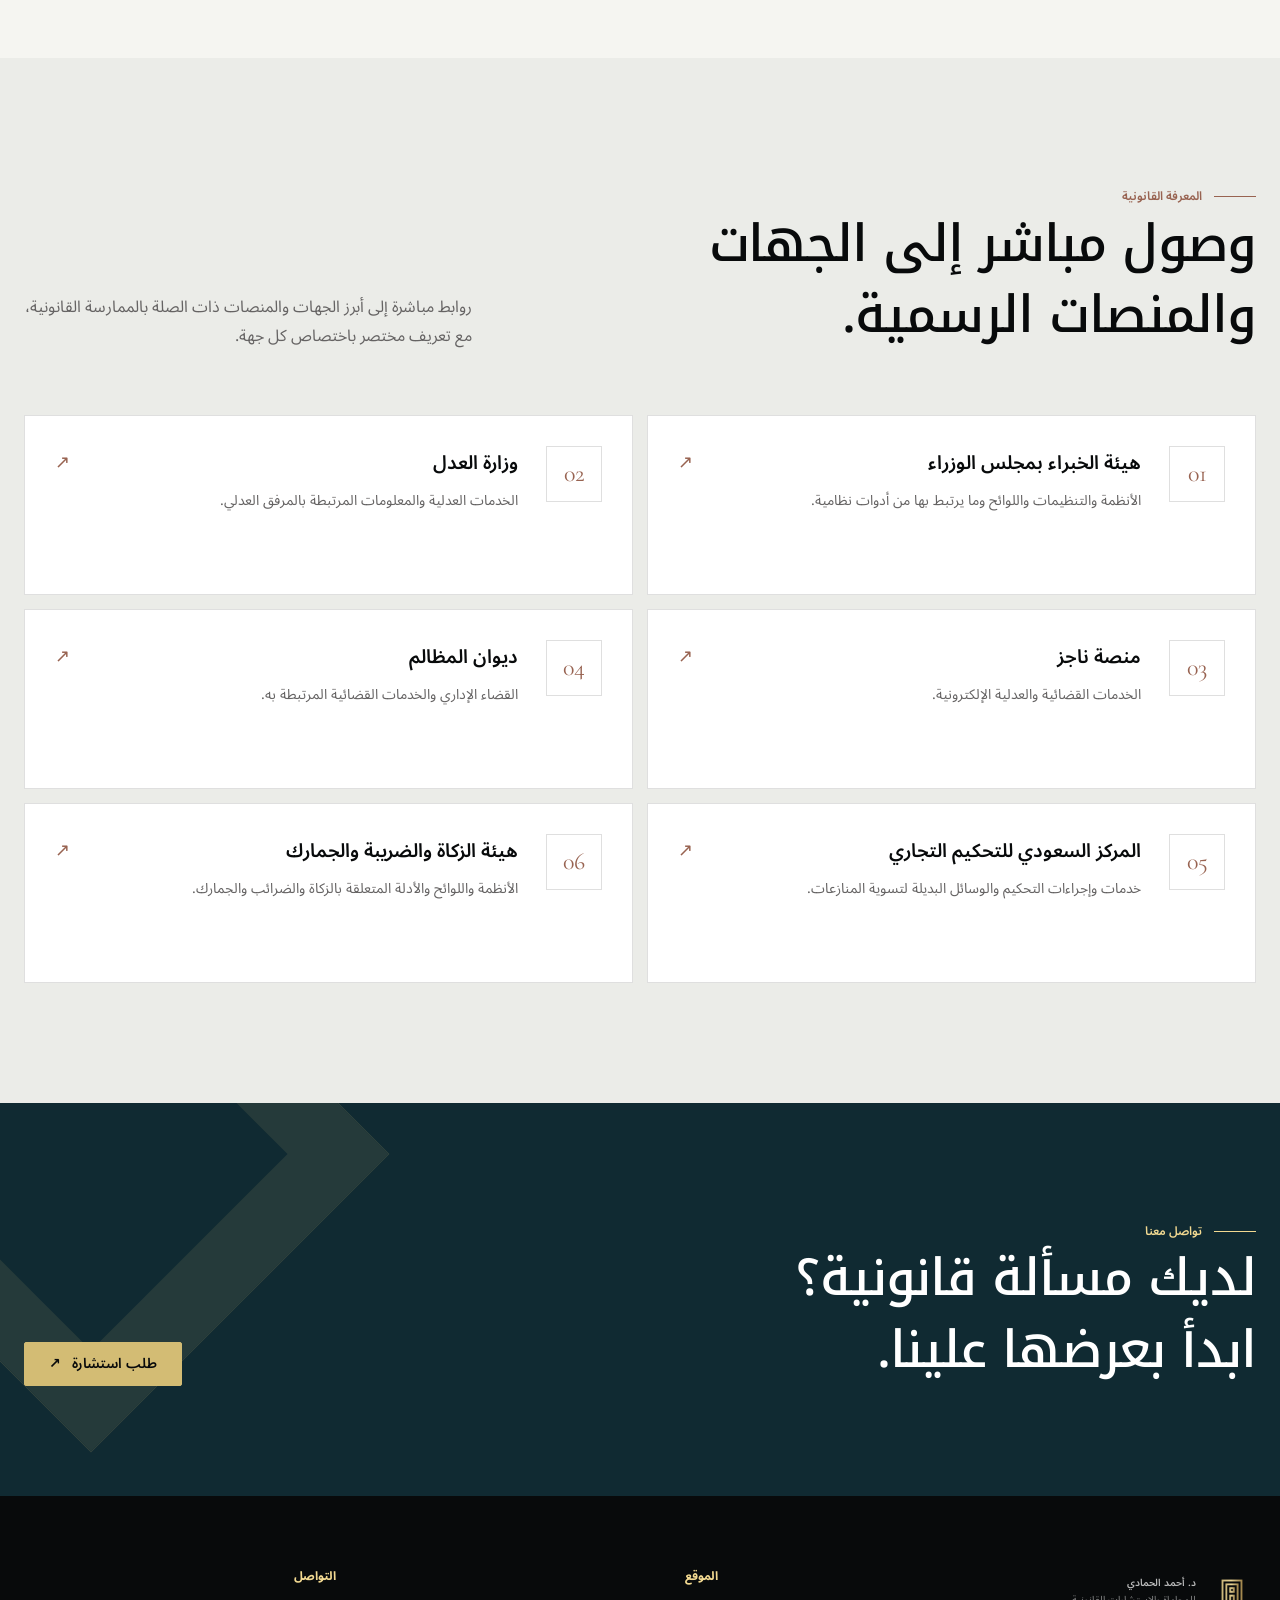
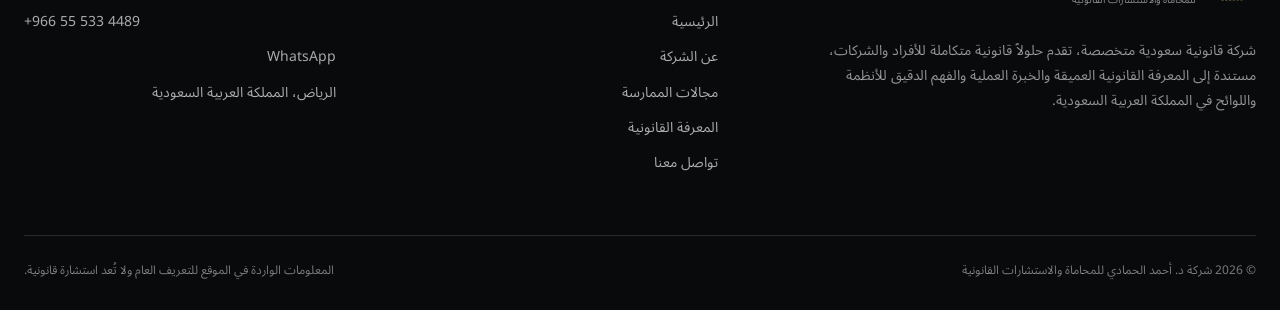
==== commit 7ace2d8e: "Refine Al Hammadi website content, responsive UX and imagery" ====
--- a/index.html
+++ b/index.html
@@ -2,115 +2,140 @@
 <html lang="ar" dir="rtl">
 <head>
   <meta charset="utf-8">
-  <meta name="viewport" content="width=device-width, initial-scale=1">
-  <meta name="description" content="شركة قانونية سعودية للمحاماة والاستشارات القانونية تقدم حلولاً قانونية متكاملة للأفراد والشركات.">
+  <meta name="viewport" content="width=device-width, initial-scale=1, viewport-fit=cover">
+  <meta name="description" content="شركة قانونية سعودية متخصصة تقدم حلولاً قانونية متكاملة للأفراد والشركات في المملكة العربية السعودية.">
   <meta name="theme-color" content="#102A32">
-  <meta property="og:type" content="website"><meta property="og:title" content="Dr. Ahmad Al Hammadi | Law Firm &amp; Legal Consultancy"><meta property="og:description" content="شركة قانونية سعودية للمحاماة والاستشارات القانونية تقدم حلولاً قانونية متكاملة للأفراد والشركات.">
-  <link rel="icon" href="https://alhammadifirm.com/wp-content/uploads/2026/07/cropped-1-300x300.png" type="image/png">
+  <meta property="og:type" content="website"><meta property="og:title" content="Dr. Ahmad Al Hammadi | Law Firm &amp; Legal Consultancy"><meta property="og:description" content="شركة قانونية سعودية متخصصة تقدم حلولاً قانونية متكاملة للأفراد والشركات في المملكة العربية السعودية.">
+  <link rel="icon" href="assets/favicon.svg" type="image/svg+xml">
   <link rel="stylesheet" href="assets/styles.css">
   <title>شركة د. أحمد الحمادي | للمحاماة والاستشارات القانونية</title>
 </head>
 <body data-title-ar="شركة د. أحمد الحمادي | للمحاماة والاستشارات القانونية" data-title-en="Dr. Ahmad Al Hammadi | Law Firm &amp; Legal Consultancy">
+<a class="skip-link" href="#main-content"><span class="lang-ar">تجاوز إلى المحتوى</span><span class="lang-en">Skip to content</span></a>
 
 <header class="site-header">
   <div class="container header-inner">
     <a class="brand" href="index.html" aria-label="Al Hammadi Law Firm">
-      <img src="https://alhammadifirm.com/wp-content/uploads/2026/07/cropped-1-300x300.png" alt="Al Hammadi Law Firm logo">
-      <span class="brand-copy">
-        <strong><span class="lang-ar">د. أحمد الحمادي</span><span class="lang-en">Dr. Ahmad Al Hammadi</span></strong>
-        <span><span class="lang-ar">للمحاماة والاستشارات القانونية</span><span class="lang-en">Law Firm & Legal Consultancy</span></span>
-      </span>
+      <img src="assets/logo.png" alt="شعار شركة د. أحمد الحمادي للمحاماة والاستشارات القانونية">
+      <span class="brand-copy"><strong><span class="lang-ar">د. أحمد الحمادي</span><span class="lang-en">Dr. Ahmad Al Hammadi</span></strong><span><span class="lang-ar">للمحاماة والاستشارات القانونية</span><span class="lang-en">Law Firm & Legal Consultancy</span></span></span>
     </a>
     <nav class="nav" aria-label="Main navigation"><a href="index.html" class="active"><span class="lang-ar">الرئيسية</span><span class="lang-en">Home</span></a><a href="about.html" class=""><span class="lang-ar">عن الشركة</span><span class="lang-en">About</span></a><a href="practice-areas.html" class=""><span class="lang-ar">مجالات الممارسة</span><span class="lang-en">Practice Areas</span></a><a href="knowledge.html" class=""><span class="lang-ar">المعرفة القانونية</span><span class="lang-en">Legal Knowledge</span></a><a href="contact.html" class=""><span class="lang-ar">تواصل معنا</span><span class="lang-en">Contact</span></a></nav>
     <div class="header-actions">
       <button class="lang-switch" data-lang-switch type="button">EN</button>
-      <button class="menu-toggle" data-menu-toggle type="button" aria-expanded="false" aria-label="Menu">☰</button>
+      <button class="menu-toggle" data-menu-toggle type="button" aria-expanded="false" aria-label="فتح القائمة">☰</button>
     </div>
   </div>
 </header>
-<main>
+<main id="main-content">
 <section class="hero">
   <div class="hero-mark" aria-hidden="true"><span></span><span></span><span></span><span></span><span></span></div>
-  <div class="container hero-inner">
-    <div class="hero-grid">
-      <div>
-        <span class="eyebrow light"><span class="lang-ar">شركة سعودية للمحاماة والاستشارات القانونية</span><span class="lang-en">Saudi Law Firm & Legal Consultancy</span></span>
-        <h1 class="display"><span class="lang-ar">قانونٌ يُقرأ بوضوح.<br>استراتيجيةٌ تُبنى بدقة.</span><span class="lang-en">Law, made clear.<br>Strategy, built with precision.</span></h1>
-        <p class="hero-sub"><span class="lang-ar">نقدّم حلولاً قانونية متكاملة للأفراد والشركات، مستندة إلى المعرفة القانونية العميقة والخبرة العملية والفهم الدقيق للأنظمة واللوائح في المملكة العربية السعودية.</span><span class="lang-en">We provide integrated legal solutions to individuals and businesses, grounded in legal knowledge, practical experience and a precise understanding of Saudi laws and regulations.</span></p>
-        <div class="hero-bottom"><a class="btn-primary" href="contact.html"><span class="lang-ar">طلب استشارة قانونية</span><span class="lang-en">Request a consultation</span> <span>↗</span></a><a class="btn-ghost" href="practice-areas.html"><span class="lang-ar">مجالات الممارسة</span><span class="lang-en">Practice areas</span></a></div>
-      </div>
-      <aside class="hero-side"><div><div class="hero-stat">20+</div><div class="hero-stat-copy"><span class="lang-ar">عاماً من الخبرات القانونية لدى فريق الشركة في المحاماة والاستشارات القانونية.</span><span class="lang-en">Years of legal experience across the firm’s lawyers and legal consultants.</span></div></div></aside>
+  <div class="container hero-inner"><div class="hero-grid">
+    <div>
+      <span class="eyebrow light"><span class="lang-ar">شركة قانونية سعودية متخصصة</span><span class="lang-en">Specialised Saudi Law Firm</span></span>
+      <h1 class="display"><span class="lang-ar">حلول قانونية دقيقة.<br>وشراكة تُبنى على الثقة.</span><span class="lang-en">Precise legal solutions.<br>A partnership built on trust.</span></h1>
+      <p class="hero-sub"><span class="lang-ar">تقدم شركة د. أحمد الحمادي للمحاماة والاستشارات القانونية حلولاً قانونية متكاملة للأفراد والشركات، مستندة إلى المعرفة القانونية العميقة، والخبرة العملية، والفهم الدقيق للأنظمة واللوائح في المملكة العربية السعودية.</span><span class="lang-en">Dr. Ahmad Al Hammadi Law Firm & Legal Consultancy provides integrated legal solutions to individuals and businesses, grounded in deep legal knowledge, practical experience and a precise understanding of Saudi laws and regulations.</span></p>
+      <div class="hero-bottom"><a class="btn-primary" href="contact.html"><span class="lang-ar">طلب استشارة قانونية</span><span class="lang-en">Request a consultation</span> <span>↗</span></a><a class="btn-ghost" href="practice-areas.html"><span class="lang-ar">استعراض مجالات الممارسة</span><span class="lang-en">Explore practice areas</span></a></div>
     </div>
-  </div>
+    <aside class="hero-side"><div><div class="hero-stat">20+</div><div class="hero-stat-copy"><span class="lang-ar">عاماً من الخبرات القانونية لدى فريق الشركة في مهنة المحاماة والاستشارات القانونية.</span><span class="lang-en">Years of legal experience across the firm’s lawyers and legal consultants.</span></div></div></aside>
+  </div></div>
 </section>
 
-<section class="section">
-  <div class="container split">
-    <div class="sticky reveal"><span class="eyebrow"><span class="lang-ar">عن الشركة</span><span class="lang-en">About the firm</span></span><h2 class="title-lg"><span class="lang-ar">شريك قانوني يتعامل مع المسألة قبل أن تصبح مشكلة.</span><span class="lang-en">A legal partner focused on the matter before it becomes a problem.</span></h2></div>
-    <div class="copy reveal">
-      <p class="lead"><span class="lang-ar">نعمل كشريك قانوني استراتيجي لعملائنا من خلال تقديم الاستشارات، وإدارة المنازعات، وصياغة العقود، والتمثيل أمام الجهات القضائية وشبه القضائية.</span><span class="lang-en">We act as a strategic legal partner through advisory, dispute management, contract drafting and representation before judicial and quasi-judicial bodies.</span></p>
-      <p><span class="lang-ar">يقوم نهجنا على دراسة كل مسألة بعناية، وبناء الاستراتيجية القانونية الملائمة، وتقديم حلول دقيقة وعملية تحمي الحقوق وتدعم المصالح، مع الالتزام بالمهنية والسرية ووضوح الإجراءات.</span><span class="lang-en">Our approach is built on careful analysis, a fit-for-purpose legal strategy and practical solutions that protect rights and support client interests, with professionalism, confidentiality and clear process.</span></p>
-      <a class="link-arrow" href="about.html"><span class="lang-ar">تعرّف على منهجنا</span><span class="lang-en">Discover our approach</span> <span class="arrow">↗</span></a>
-    </div>
+<section class="section"><div class="container editorial-split">
+  <div class="visual-panel reveal" aria-hidden="true"><img src="assets/source-images/about-current.png" alt="" loading="lazy"><div class="visual-fallback"><img src="assets/logo.png" alt=""></div></div>
+  <div class="copy reveal"><span class="eyebrow"><span class="lang-ar">عن الشركة</span><span class="lang-en">About the firm</span></span><h2 class="title-lg"><span class="lang-ar">شريك قانوني استراتيجي للأفراد والشركات.</span><span class="lang-en">A strategic legal partner for individuals and businesses.</span></h2><p class="lead"><span class="lang-ar">نعمل من خلال تقديم الاستشارات، وإدارة المنازعات، وصياغة العقود، وتمثيل عملائنا أمام الجهات القضائية وشبه القضائية، عبر فريق من المحامين والمستشارين المتخصصين في مختلف المجالات القانونية.</span><span class="lang-en">We work through legal advisory, dispute management, contract drafting and representation before judicial and quasi-judicial bodies, supported by lawyers and consultants across a broad range of legal disciplines.</span></p><p><span class="lang-ar">يقوم نهجنا على الدراسة الدقيقة، والتخطيط القانوني الفعّال، والالتزام بأعلى درجات المهنية والسرية، بما يحفظ حقوق عملائنا ويدعم مصالحهم بثقة وكفاءة.</span><span class="lang-en">Our approach is based on careful analysis, effective legal planning and a high standard of professionalism and confidentiality, protecting client rights and supporting their interests with confidence and efficiency.</span></p><a class="link-arrow" href="about.html"><span class="lang-ar">تعرّف على الشركة</span><span class="lang-en">About the firm</span> <span class="arrow">↗</span></a></div>
+</div></section>
+
+<section class="section wash"><div class="container">
+  <div class="section-head reveal"><div><span class="eyebrow"><span class="lang-ar">مجالات الممارسة</span><span class="lang-en">Practice areas</span></span><h2 class="title-lg"><span class="lang-ar">خدمات متكاملة ضمن مجالات ممارسة واضحة.</span><span class="lang-en">Integrated services, organised into clear practice areas.</span></h2></div><p><span class="lang-ar">جُمعت خدمات الشركة ضمن تسعة مجالات رئيسية، مع الحفاظ على نطاق الخدمات المتخصصة التي يقدمها الموقع الحالي للشركة.</span><span class="lang-en">The firm’s services are organised into nine core practice areas while retaining the specialist coverage presented on the firm’s current website.</span></p></div>
+  <div class="practices-grid"><a href="practice-areas.html#p-01" class="practice-card reveal">
+          <span class="practice-top"><span class="practice-no">01</span><img class="practice-icon" src="assets/source-images/corporate-governance.svg" alt="" loading="lazy"></span>
+          <h3><span class="lang-ar">الشركات والمعاملات التجارية</span><span class="lang-en">Corporate & Commercial</span></h3>
+          <p><span class="lang-ar">تأسيس الشركات وإعادة هيكلتها · حوكمة الشركات · حوكمة الشركات العائلية وصياغة الميثاق العائلي</span><span class="lang-en">Company formation & restructuring · Corporate governance · Family business governance & family charters</span></p>
+          <span class="practice-link"><span class="lang-ar">استكشف المجال ↗</span><span class="lang-en">Explore ↗</span></span>
+        </a><a href="practice-areas.html#p-02" class="practice-card reveal">
+          <span class="practice-top"><span class="practice-no">02</span><img class="practice-icon" src="assets/source-images/contracts.svg" alt="" loading="lazy"></span>
+          <h3><span class="lang-ar">العقود والاتفاقيات</span><span class="lang-en">Contracts & Agreements</span></h3>
+          <p><span class="lang-ar">صياغة ومراجعة العقود · التفاوض · الاتفاقيات التجارية</span><span class="lang-en">Contract drafting & review · Negotiation · Commercial agreements</span></p>
+          <span class="practice-link"><span class="lang-ar">استكشف المجال ↗</span><span class="lang-en">Explore ↗</span></span>
+        </a><a href="practice-areas.html#p-03" class="practice-card reveal">
+          <span class="practice-top"><span class="practice-no">03</span><img class="practice-icon" src="assets/source-images/commercial.svg" alt="" loading="lazy"></span>
+          <h3><span class="lang-ar">التقاضي وتسوية المنازعات</span><span class="lang-en">Litigation & Dispute Resolution</span></h3>
+          <p><span class="lang-ar">القضايا والمنازعات التجارية · المنازعات المدنية · القضايا الإدارية</span><span class="lang-en">Commercial litigation & disputes · Civil disputes · Administrative cases</span></p>
+          <span class="practice-link"><span class="lang-ar">استكشف المجال ↗</span><span class="lang-en">Explore ↗</span></span>
+        </a><a href="practice-areas.html#p-04" class="practice-card reveal">
+          <span class="practice-top"><span class="practice-no">04</span><img class="practice-icon" src="assets/source-images/insurance-1.svg" alt="" loading="lazy"></span>
+          <h3><span class="lang-ar">التحكيم</span><span class="lang-en">Arbitration</span></h3>
+          <p><span class="lang-ar">نزاعات التحكيم التجاري · تمثيل الأطراف في إجراءات التحكيم · إعداد المذكرات والمرافعات</span><span class="lang-en">Commercial arbitration disputes · Representation in arbitration proceedings · Written submissions & pleadings</span></p>
+          <span class="practice-link"><span class="lang-ar">استكشف المجال ↗</span><span class="lang-en">Explore ↗</span></span>
+        </a><a href="practice-areas.html#p-05" class="practice-card reveal">
+          <span class="practice-top"><span class="practice-no">05</span><img class="practice-icon" src="assets/source-images/court.svg" alt="" loading="lazy"></span>
+          <h3><span class="lang-ar">العقار والأوقاف</span><span class="lang-en">Real Estate & Awqaf</span></h3>
+          <p><span class="lang-ar">المنازعات العقارية · التطوير والاستثمار العقاري · الأوقاف</span><span class="lang-en">Real estate disputes · Real estate development & investment · Awqaf</span></p>
+          <span class="practice-link"><span class="lang-ar">استكشف المجال ↗</span><span class="lang-en">Explore ↗</span></span>
+        </a><a href="practice-areas.html#p-06" class="practice-card reveal">
+          <span class="practice-top"><span class="practice-no">06</span><img class="practice-icon" src="assets/source-images/group-profile.svg" alt="" loading="lazy"></span>
+          <h3><span class="lang-ar">العمل والتوظيف</span><span class="lang-en">Employment & Labour</span></h3>
+          <p><span class="lang-ar">عقود العمل · السياسات واللوائح الداخلية · المنازعات العمالية</span><span class="lang-en">Employment contracts · Internal policies & regulations · Labour disputes</span></p>
+          <span class="practice-link"><span class="lang-ar">استكشف المجال ↗</span><span class="lang-en">Explore ↗</span></span>
+        </a><a href="practice-areas.html#p-07" class="practice-card reveal">
+          <span class="practice-top"><span class="practice-no">07</span><img class="practice-icon" src="assets/source-images/customs.svg" alt="" loading="lazy"></span>
+          <h3><span class="lang-ar">الزكاة والضرائب والجمارك والتأمين</span><span class="lang-en">Zakat, Tax, Customs & Insurance</span></h3>
+          <p><span class="lang-ar">المنازعات الزكوية والضريبية · الاعتراضات والتظلمات · المنازعات الجمركية</span><span class="lang-en">Zakat & tax disputes · Objections & appeals · Customs disputes</span></p>
+          <span class="practice-link"><span class="lang-ar">استكشف المجال ↗</span><span class="lang-en">Explore ↗</span></span>
+        </a><a href="practice-areas.html#p-08" class="practice-card reveal">
+          <span class="practice-top"><span class="practice-no">08</span><img class="practice-icon" src="assets/source-images/heritage.svg" alt="" loading="lazy"></span>
+          <h3><span class="lang-ar">الأحوال الشخصية والتركات</span><span class="lang-en">Personal Status & Estates</span></h3>
+          <p><span class="lang-ar">التركات وتصفية التركات · قسمة التركات · الوصايا</span><span class="lang-en">Estates & estate administration · Estate division · Wills</span></p>
+          <span class="practice-link"><span class="lang-ar">استكشف المجال ↗</span><span class="lang-en">Explore ↗</span></span>
+        </a><a href="practice-areas.html#p-09" class="practice-card reveal">
+          <span class="practice-top"><span class="practice-no">09</span><img class="practice-icon" src="assets/source-images/case-2.svg" alt="" loading="lazy"></span>
+          <h3><span class="lang-ar">القضايا الجزائية</span><span class="lang-en">Criminal Matters</span></h3>
+          <p><span class="lang-ar">التمثيل والدفاع · إعداد المذكرات · القضايا الجزائية ذات الصلة بالأعمال</span><span class="lang-en">Representation & defence · Written submissions · Business-related criminal matters</span></p>
+          <span class="practice-link"><span class="lang-ar">استكشف المجال ↗</span><span class="lang-en">Explore ↗</span></span>
+        </a></div>
+</div></section>
+
+<section class="section dark"><div class="container approach-grid">
+  <div class="reveal"><span class="eyebrow light"><span class="lang-ar">منهج الممارسة القانونية</span><span class="lang-en">Our legal approach</span></span><h2 class="title-lg"><span class="lang-ar">دراسة دقيقة. استراتيجية واضحة. متابعة مهنية.</span><span class="lang-en">Careful analysis. Clear strategy. Professional follow-through.</span></h2><p class="lead"><span class="lang-ar">نبدأ بفهم الوقائع والمستندات واحتياج العميل، ثم نحدد المخاطر والمسارات الممكنة قبل اتخاذ الإجراء القانوني المناسب.</span><span class="lang-en">We begin by understanding the facts, documents and client needs, then identify risk and available paths before taking the appropriate legal action.</span></p></div>
+  <div class="approach-steps">
+    <div class="approach-step reveal"><span class="n">01</span><div><h3><span class="lang-ar">الفهم والتحليل</span><span class="lang-en">Understand & analyse</span></h3><p><span class="lang-ar">دراسة متأنية للوقائع والوثائق والسياق النظامي.</span><span class="lang-en">Careful review of facts, documents and the legal context.</span></p></div></div>
+    <div class="approach-step reveal"><span class="n">02</span><div><h3><span class="lang-ar">الاستراتيجية القانونية</span><span class="lang-en">Build the legal strategy</span></h3><p><span class="lang-ar">تحديد الخيارات والالتزامات والمخاطر والآثار النظامية بوضوح.</span><span class="lang-en">Define the options, obligations, risks and legal implications clearly.</span></p></div></div>
+    <div class="approach-step reveal"><span class="n">03</span><div><h3><span class="lang-ar">التنفيذ والمتابعة</span><span class="lang-en">Execute & follow through</span></h3><p><span class="lang-ar">تنفيذ الإجراء ومتابعة الملف بسرية وشفافية وتواصل واضح.</span><span class="lang-en">Execute the legal action with confidentiality, transparency and clear communication.</span></p></div></div>
   </div>
-</section>
+</div></section>
 
-<section class="section wash">
-  <div class="container">
-    <div class="section-head reveal"><div><span class="eyebrow"><span class="lang-ar">مجالات الممارسة</span><span class="lang-en">Practice areas</span></span><h2 class="title-lg"><span class="lang-ar">خبرة قانونية منظّمة حول احتياجك.</span><span class="lang-en">Legal expertise structured around your needs.</span></h2></div><p><span class="lang-ar">بدلاً من قائمة طويلة من الخدمات، جُمعت أعمال الشركة ضمن مجالات ممارسة واضحة تسهّل الوصول إلى التخصص المطلوب.</span><span class="lang-en">Rather than a long list of services, our work is organised into clear practice areas so clients can reach the right expertise quickly.</span></p></div>
-    <div class="practices-grid"><a href="practice-areas.html" class="practice-card reveal"><span class="practice-no">01</span><h3><span class="lang-ar">الشركات والمعاملات التجارية</span><span class="lang-en">Corporate & Commercial</span></h3><p><span class="lang-ar">تأسيس الشركات وإعادة هيكلتها – الحوكمة – الاندماج والاستحواذ</span><span class="lang-en">Company formation & restructuring · Corporate governance · Mergers & acquisitions</span></p><span class="practice-link"><span class="lang-ar">استكشف المجال ↗</span><span class="lang-en">Explore ↗</span></span></a><a href="practice-areas.html" class="practice-card reveal"><span class="practice-no">02</span><h3><span class="lang-ar">العقود والاتفاقيات</span><span class="lang-en">Contracts & Agreements</span></h3><p><span class="lang-ar">صياغة ومراجعة العقود – التفاوض – الاتفاقيات التجارية</span><span class="lang-en">Contract drafting & review · Negotiation · Commercial agreements</span></p><span class="practice-link"><span class="lang-ar">استكشف المجال ↗</span><span class="lang-en">Explore ↗</span></span></a><a href="practice-areas.html" class="practice-card reveal"><span class="practice-no">03</span><h3><span class="lang-ar">التقاضي وتسوية المنازعات</span><span class="lang-en">Litigation & Dispute Resolution</span></h3><p><span class="lang-ar">المنازعات التجارية – المنازعات المدنية – التمثيل القضائي</span><span class="lang-en">Commercial disputes · Civil disputes · Court representation</span></p><span class="practice-link"><span class="lang-ar">استكشف المجال ↗</span><span class="lang-en">Explore ↗</span></span></a><a href="practice-areas.html" class="practice-card reveal"><span class="practice-no">04</span><h3><span class="lang-ar">التحكيم</span><span class="lang-en">Arbitration</span></h3><p><span class="lang-ar">التحكيم التجاري – تمثيل الأطراف – إعداد المذكرات</span><span class="lang-en">Commercial arbitration · Party representation · Written submissions</span></p><span class="practice-link"><span class="lang-ar">استكشف المجال ↗</span><span class="lang-en">Explore ↗</span></span></a><a href="practice-areas.html" class="practice-card reveal"><span class="practice-no">05</span><h3><span class="lang-ar">العقار والأوقاف</span><span class="lang-en">Real Estate & Awqaf</span></h3><p><span class="lang-ar">المنازعات العقارية – التطوير والاستثمار العقاري – الأوقاف</span><span class="lang-en">Real estate disputes · Development & investment · Awqaf</span></p><span class="practice-link"><span class="lang-ar">استكشف المجال ↗</span><span class="lang-en">Explore ↗</span></span></a><a href="practice-areas.html" class="practice-card reveal"><span class="practice-no">06</span><h3><span class="lang-ar">العمل والتوظيف</span><span class="lang-en">Employment & Labour</span></h3><p><span class="lang-ar">عقود العمل – السياسات واللوائح الداخلية – المنازعات العمالية</span><span class="lang-en">Employment contracts · Policies & internal regulations · Labour disputes</span></p><span class="practice-link"><span class="lang-ar">استكشف المجال ↗</span><span class="lang-en">Explore ↗</span></span></a><a href="practice-areas.html" class="practice-card reveal"><span class="practice-no">07</span><h3><span class="lang-ar">الضرائب والجمارك</span><span class="lang-en">Tax & Customs</span></h3><p><span class="lang-ar">المنازعات الزكوية والضريبية – الاعتراضات – المنازعات الجمركية</span><span class="lang-en">Zakat & tax disputes · Objections · Customs disputes</span></p><span class="practice-link"><span class="lang-ar">استكشف المجال ↗</span><span class="lang-en">Explore ↗</span></span></a><a href="practice-areas.html" class="practice-card reveal"><span class="practice-no">08</span><h3><span class="lang-ar">الأحوال الشخصية والتركات</span><span class="lang-en">Personal Status & Estates</span></h3><p><span class="lang-ar">التركات – قسمة التركات – الوصايا</span><span class="lang-en">Estates · Estate division · Wills</span></p><span class="practice-link"><span class="lang-ar">استكشف المجال ↗</span><span class="lang-en">Explore ↗</span></span></a><a href="practice-areas.html" class="practice-card reveal"><span class="practice-no">09</span><h3><span class="lang-ar">القضايا الجزائية</span><span class="lang-en">Criminal Matters</span></h3><p><span class="lang-ar">التمثيل والدفاع – إعداد المذكرات – القضايا الجزائية ذات الصلة بالأعمال</span><span class="lang-en">Representation & defence · Written submissions · Business-related criminal matters</span></p><span class="practice-link"><span class="lang-ar">استكشف المجال ↗</span><span class="lang-en">Explore ↗</span></span></a></div>
-  </div>
-</section>
+<section class="section compact"><div class="container metrics reveal">
+  <div class="metric"><strong>20+</strong><span><span class="lang-ar">عاماً من الخبرات القانونية لدى الفريق</span><span class="lang-en">Years of legal experience across the team</span></span></div>
+  <div class="metric"><strong>9</strong><span><span class="lang-ar">مجالات ممارسة رئيسية</span><span class="lang-en">Core practice areas</span></span></div>
+  <div class="metric"><strong>24/7</strong><span><span class="lang-ar">استجابة للقضايا المستعجلة بحسب الموقع الحالي</span><span class="lang-en">Urgent-matter availability as stated on the current site</span></span></div>
+</div></section>
 
-<section class="section dark">
-  <div class="container approach-grid">
-    <div class="reveal"><span class="eyebrow light"><span class="lang-ar">منهج الممارسة</span><span class="lang-en">How we work</span></span><h2 class="title-lg"><span class="lang-ar">وضوح في الفهم.<br>دقة في القرار.</span><span class="lang-en">Clarity in analysis.<br>Precision in action.</span></h2><p class="lead"><span class="lang-ar">لا تبدأ الخدمة القانونية لدينا بالإجابة؛ تبدأ بفهم الوقائع، وتحديد المخاطر، ثم اختيار المسار النظامي الأنسب.</span><span class="lang-en">Our legal work does not start with an answer. It starts with understanding the facts, identifying risk and choosing the most appropriate legal path.</span></p></div>
-    <div class="approach-steps">
-      <div class="approach-step reveal"><span class="n">01</span><div><h3><span class="lang-ar">دراسة دقيقة</span><span class="lang-en">Careful analysis</span></h3><p><span class="lang-ar">فهم الوقائع والمستندات والهدف التجاري أو الشخصي قبل تحديد المسار.</span><span class="lang-en">Understanding facts, documents and the commercial or personal objective before choosing a course of action.</span></p></div></div>
-      <div class="approach-step reveal"><span class="n">02</span><div><h3><span class="lang-ar">استراتيجية قانونية ملائمة</span><span class="lang-en">Fit-for-purpose strategy</span></h3><p><span class="lang-ar">تحويل التحليل إلى خيارات واضحة، مع بيان الالتزامات والمخاطر والآثار النظامية.</span><span class="lang-en">Translating analysis into clear options, including obligations, risk and legal implications.</span></p></div></div>
-      <div class="approach-step reveal"><span class="n">03</span><div><h3><span class="lang-ar">تنفيذ ومتابعة مهنية</span><span class="lang-en">Professional execution</span></h3><p><span class="lang-ar">تنفيذ الإجراء القانوني ومتابعته بسرية ووضوح وتواصل مستمر مع العميل.</span><span class="lang-en">Executing and following through with confidentiality, clarity and consistent client communication.</span></p></div></div>
-    </div>
-  </div>
-</section>
+<section class="section partner-section"><div class="container"><div class="section-head reveal"><div><span class="eyebrow"><span class="lang-ar">شركاء النجاح</span><span class="lang-en">Success partners</span></span><h2 class="title-lg"><span class="lang-ar">جهات يعرضها الموقع الحالي ضمن شركاء النجاح.</span><span class="lang-en">Organisations presented on the current website as success partners.</span></h2></div><p><span class="lang-ar">أُعيد استخدام الشعارات المنشورة في الموقع الحالي للشركة ضمن عرض أكثر هدوءاً واتساقاً مع الهوية الجديدة.</span><span class="lang-en">Logos already published on the firm’s current website are reused here in a quieter presentation aligned with the refreshed identity.</span></p></div><div class="partners-grid"><div class="partner-logo reveal"><img src="assets/source-images/tourism.png" alt="وزارة السياحة" loading="lazy"><span><span class="lang-ar">وزارة السياحة</span><span class="lang-en">Ministry of Tourism</span></span></div><div class="partner-logo reveal"><img src="assets/source-images/commerce.png" alt="وزارة التجارة" loading="lazy"><span><span class="lang-ar">وزارة التجارة</span><span class="lang-en">Ministry of Commerce</span></span></div><div class="partner-logo reveal"><img src="assets/source-images/industry.png" alt="وزارة الصناعة والثروة المعدنية" loading="lazy"><span><span class="lang-ar">وزارة الصناعة والثروة المعدنية</span><span class="lang-en">Ministry of Industry and Mineral Resources</span></span></div><div class="partner-logo reveal"><img src="assets/source-images/sama.png" alt="البنك المركزي السعودي" loading="lazy"><span><span class="lang-ar">البنك المركزي السعودي</span><span class="lang-en">Saudi Central Bank</span></span></div><div class="partner-logo reveal"><img src="assets/source-images/aramco.png" alt="أرامكو السعودية" loading="lazy"><span><span class="lang-ar">أرامكو السعودية</span><span class="lang-en">Saudi Aramco</span></span></div></div></div></section>
 
-<section class="section compact">
-  <div class="container metrics reveal">
-    <div class="metric"><strong>20+</strong><span><span class="lang-ar">عاماً من الخبرات القانونية لدى الفريق</span><span class="lang-en">Years of legal experience across the team</span></span></div>
-    <div class="metric"><strong>9</strong><span><span class="lang-ar">مجالات ممارسة رئيسية</span><span class="lang-en">Core practice areas</span></span></div>
-    <div class="metric"><strong>6</strong><span><span class="lang-ar">جهات ومنصات رسمية في المنظومة القانونية</span><span class="lang-en">Official legal institutions & platforms</span></span></div>
-  </div>
-</section>
+<section class="section wash"><div class="container"><div class="section-head reveal"><div><span class="eyebrow"><span class="lang-ar">المعرفة القانونية</span><span class="lang-en">Legal knowledge</span></span><h2 class="title-lg"><span class="lang-ar">وصول مباشر إلى الجهات والمنصات الرسمية.</span><span class="lang-en">Direct access to official legal institutions and platforms.</span></h2></div><p><span class="lang-ar">روابط مباشرة إلى أبرز الجهات والمنصات ذات الصلة بالممارسة القانونية، مع تعريف مختصر باختصاص كل جهة.</span><span class="lang-en">Direct links to key institutions and platforms relevant to legal practice, with a concise description of each.</span></p></div><div class="ecosystem-grid"><a class="eco-card reveal" href="https://www.boe.gov.sa/" target="_blank" rel="noopener"><div class="eco-icon">01</div><div><h3><span class="lang-ar">هيئة الخبراء بمجلس الوزراء</span><span class="lang-en">Bureau of Experts at the Council of Ministers</span></h3><p><span class="lang-ar">الأنظمة والتنظيمات واللوائح وما يرتبط بها من أدوات نظامية.</span><span class="lang-en">Saudi laws, regulations and related legal instruments.</span></p></div><span class="out">↗</span></a><a class="eco-card reveal" href="https://www.moj.gov.sa/" target="_blank" rel="noopener"><div class="eco-icon">02</div><div><h3><span class="lang-ar">وزارة العدل</span><span class="lang-en">Ministry of Justice</span></h3><p><span class="lang-ar">الخدمات العدلية والمعلومات المرتبطة بالمرفق العدلي.</span><span class="lang-en">Justice services and information related to the judicial system.</span></p></div><span class="out">↗</span></a><a class="eco-card reveal" href="https://najiz.sa/" target="_blank" rel="noopener"><div class="eco-icon">03</div><div><h3><span class="lang-ar">منصة ناجز</span><span class="lang-en">Najiz</span></h3><p><span class="lang-ar">الخدمات القضائية والعدلية الإلكترونية.</span><span class="lang-en">Digital judicial and justice services.</span></p></div><span class="out">↗</span></a><a class="eco-card reveal" href="https://www.bog.gov.sa/" target="_blank" rel="noopener"><div class="eco-icon">04</div><div><h3><span class="lang-ar">ديوان المظالم</span><span class="lang-en">Board of Grievances</span></h3><p><span class="lang-ar">القضاء الإداري والخدمات القضائية المرتبطة به.</span><span class="lang-en">Administrative judiciary and related judicial services.</span></p></div><span class="out">↗</span></a><a class="eco-card reveal" href="https://sadr.org/" target="_blank" rel="noopener"><div class="eco-icon">05</div><div><h3><span class="lang-ar">المركز السعودي للتحكيم التجاري</span><span class="lang-en">Saudi Center for Commercial Arbitration</span></h3><p><span class="lang-ar">خدمات وإجراءات التحكيم والوسائل البديلة لتسوية المنازعات.</span><span class="lang-en">Arbitration services and alternative dispute resolution procedures.</span></p></div><span class="out">↗</span></a><a class="eco-card reveal" href="https://zatca.gov.sa/" target="_blank" rel="noopener"><div class="eco-icon">06</div><div><h3><span class="lang-ar">هيئة الزكاة والضريبة والجمارك</span><span class="lang-en">ZATCA</span></h3><p><span class="lang-ar">الأنظمة واللوائح والأدلة المتعلقة بالزكاة والضرائب والجمارك.</span><span class="lang-en">Rules, regulations and guides for zakat, tax and customs.</span></p></div><span class="out">↗</span></a></div></div></section>
 
-<section class="section wash">
-  <div class="container"><div class="section-head reveal"><div><span class="eyebrow"><span class="lang-ar">المعرفة القانونية</span><span class="lang-en">Legal knowledge</span></span><h2 class="title-lg"><span class="lang-ar">وصول مباشر إلى المنظومة القانونية الرسمية.</span><span class="lang-en">Direct access to Saudi Arabia’s official legal ecosystem.</span></h2></div><p><span class="lang-ar">روابط مباشرة إلى الجهات والمنصات الرسمية الأكثر صلة بالممارسة القانونية، مع بيان موجز لاختصاص كل جهة.</span><span class="lang-en">Direct links to key official institutions and platforms, with a concise explanation of what each provides.</span></p></div><div class="ecosystem-grid"><a class="eco-card reveal" href="https://www.boe.gov.sa/" target="_blank" rel="noopener"><div class="eco-icon">01</div><div><h3><span class="lang-ar">هيئة الخبراء بمجلس الوزراء</span><span class="lang-en">Bureau of Experts at the Council of Ministers</span></h3><p><span class="lang-ar">الأنظمة والتنظيمات واللوائح والأدوات النظامية.</span><span class="lang-en">Saudi laws, regulations and related legal instruments.</span></p></div><span class="out">↗</span></a><a class="eco-card reveal" href="https://www.moj.gov.sa/" target="_blank" rel="noopener"><div class="eco-icon">02</div><div><h3><span class="lang-ar">وزارة العدل</span><span class="lang-en">Ministry of Justice</span></h3><p><span class="lang-ar">الخدمات العدلية والمعلومات المرتبطة بالمرفق العدلي.</span><span class="lang-en">Justice services and information related to the judicial system.</span></p></div><span class="out">↗</span></a><a class="eco-card reveal" href="https://najiz.sa/" target="_blank" rel="noopener"><div class="eco-icon">03</div><div><h3><span class="lang-ar">منصة ناجز</span><span class="lang-en">Najiz</span></h3><p><span class="lang-ar">الخدمات القضائية والعدلية الإلكترونية.</span><span class="lang-en">Digital judicial and justice services.</span></p></div><span class="out">↗</span></a><a class="eco-card reveal" href="https://www.bog.gov.sa/" target="_blank" rel="noopener"><div class="eco-icon">04</div><div><h3><span class="lang-ar">ديوان المظالم</span><span class="lang-en">Board of Grievances</span></h3><p><span class="lang-ar">القضاء الإداري والخدمات القضائية المرتبطة به.</span><span class="lang-en">Administrative judiciary and related judicial services.</span></p></div><span class="out">↗</span></a><a class="eco-card reveal" href="https://sadr.org/" target="_blank" rel="noopener"><div class="eco-icon">05</div><div><h3><span class="lang-ar">المركز السعودي للتحكيم التجاري</span><span class="lang-en">Saudi Center for Commercial Arbitration</span></h3><p><span class="lang-ar">خدمات وإجراءات التحكيم والوسائل البديلة لتسوية المنازعات.</span><span class="lang-en">Arbitration services and alternative dispute resolution procedures.</span></p></div><span class="out">↗</span></a><a class="eco-card reveal" href="https://zatca.gov.sa/" target="_blank" rel="noopener"><div class="eco-icon">06</div><div><h3><span class="lang-ar">هيئة الزكاة والضريبة والجمارك</span><span class="lang-en">ZATCA</span></h3><p><span class="lang-ar">الأنظمة واللوائح والأدلة المتعلقة بالزكاة والضرائب والجمارك.</span><span class="lang-en">Rules, regulations and guides for zakat, tax and customs.</span></p></div><span class="out">↗</span></a></div></div>
-</section>
-
-<section class="cta"><div class="container cta-inner"><div><span class="eyebrow light"><span class="lang-ar">تواصل معنا</span><span class="lang-en">Contact</span></span><h2 class="title-lg"><span class="lang-ar">مسألة قانونية تحتاج إلى وضوح؟<br>ابدأ بمحادثة مباشرة.</span><span class="lang-en">A legal matter that needs clarity?<br>Start with a direct conversation.</span></h2></div><a class="btn-primary" href="contact.html"><span class="lang-ar">طلب استشارة</span><span class="lang-en">Request a consultation</span> <span>↗</span></a></div></section>
+<section class="cta"><div class="container cta-inner"><div><span class="eyebrow light"><span class="lang-ar">تواصل معنا</span><span class="lang-en">Contact</span></span><h2 class="title-lg"><span class="lang-ar">لديك مسألة قانونية؟<br>ابدأ بعرضها علينا.</span><span class="lang-en">Have a legal matter?<br>Start by telling us about it.</span></h2></div><a class="btn-primary" href="contact.html"><span class="lang-ar">طلب استشارة</span><span class="lang-en">Request a consultation</span> <span>↗</span></a></div></section>
 </main>
 
 <footer class="footer">
   <div class="container">
     <div class="footer-top">
       <div class="footer-brand">
-        <a class="brand" href="index.html"><img src="https://alhammadifirm.com/wp-content/uploads/2026/07/cropped-1-300x300.png" alt="Al Hammadi Law Firm logo"><span class="brand-copy"><strong><span class="lang-ar">د. أحمد الحمادي</span><span class="lang-en">Dr. Ahmad Al Hammadi</span></strong><span><span class="lang-ar">للمحاماة والاستشارات القانونية</span><span class="lang-en">Law Firm & Legal Consultancy</span></span></span></a>
-        <p><span class="lang-ar">شركة قانونية سعودية تقدم خدمات قانونية متكاملة للأفراد والشركات، بمنهج يقوم على الدراسة الدقيقة، والتخطيط الفعّال، والالتزام بالمهنية والسرية.</span><span class="lang-en">A Saudi law firm providing integrated legal services to individuals and businesses through careful analysis, effective planning, professionalism and confidentiality.</span></p>
+        <a class="brand" href="index.html"><img src="assets/logo.png" alt="Al Hammadi Law Firm"><span class="brand-copy"><strong><span class="lang-ar">د. أحمد الحمادي</span><span class="lang-en">Dr. Ahmad Al Hammadi</span></strong><span><span class="lang-ar">للمحاماة والاستشارات القانونية</span><span class="lang-en">Law Firm & Legal Consultancy</span></span></span></a>
+        <p><span class="lang-ar">شركة قانونية سعودية متخصصة، تقدم حلولاً قانونية متكاملة للأفراد والشركات، مستندة إلى المعرفة القانونية العميقة والخبرة العملية والفهم الدقيق للأنظمة واللوائح في المملكة العربية السعودية.</span><span class="lang-en">A specialised Saudi law firm providing integrated legal solutions to individuals and businesses, grounded in legal knowledge, practical experience and a precise understanding of Saudi laws and regulations.</span></p>
       </div>
       <div><h4><span class="lang-ar">الموقع</span><span class="lang-en">Explore</span></h4><div class="footer-links"><a href="index.html"><span class="lang-ar">الرئيسية</span><span class="lang-en">Home</span></a><a href="about.html"><span class="lang-ar">عن الشركة</span><span class="lang-en">About</span></a><a href="practice-areas.html"><span class="lang-ar">مجالات الممارسة</span><span class="lang-en">Practice Areas</span></a><a href="knowledge.html"><span class="lang-ar">المعرفة القانونية</span><span class="lang-en">Legal Knowledge</span></a><a href="contact.html"><span class="lang-ar">تواصل معنا</span><span class="lang-en">Contact</span></a></div></div>
-      <div><h4><span class="lang-ar">التواصل</span><span class="lang-en">Contact</span></h4><div class="footer-links">
-        <a href="tel:+966555334489" dir="ltr">+966 55 533 4489</a>
-        <a href="mailto:ahmad@alhammadifirm.com">ahmad@alhammadifirm.com</a>
-        <span><span class="lang-ar">الرياض، المملكة العربية السعودية</span><span class="lang-en">Riyadh, Saudi Arabia</span></span>
-      </div></div>
+      <div><h4><span class="lang-ar">التواصل</span><span class="lang-en">Contact</span></h4><div class="footer-links"><a href="tel:+966555334489" dir="ltr">+966 55 533 4489</a><a href="https://wa.me/966555334489" target="_blank" rel="noopener">WhatsApp</a><span><span class="lang-ar">الرياض، المملكة العربية السعودية</span><span class="lang-en">Riyadh, Saudi Arabia</span></span></div></div>
     </div>
     <div class="footer-bottom"><span>© 2026 <span class="lang-ar">شركة د. أحمد الحمادي للمحاماة والاستشارات القانونية</span><span class="lang-en">Dr. Ahmad Al Hammadi Law Firm & Legal Consultancy</span></span><span><span class="lang-ar">المعلومات الواردة في الموقع للتعريف العام ولا تُعد استشارة قانونية.</span><span class="lang-en">Website information is for general purposes and does not constitute legal advice.</span></span></div>
   </div>
 </footer>
 <div class="floating-actions" aria-label="Quick contact">
   <a class="float-btn whatsapp" href="https://wa.me/966555334489" target="_blank" rel="noopener" aria-label="WhatsApp">
-    <svg viewBox="0 0 24 24" fill="none" stroke="currentColor" stroke-width="1.8"><path d="M20 11.5A8 8 0 0 1 8.1 18.5L4 20l1.5-4A8 8 0 1 1 20 11.5Z"/><path d="M9 8.5c.3 2 2 3.7 4 4l1-1.2c.2-.2.5-.3.8-.1l1.5.7c.3.1.4.4.4.7-.2 1.4-1.4 2.4-2.8 2.3-3.5-.3-6.4-3.2-6.8-6.7-.1-1.4.9-2.6 2.3-2.8.3 0 .6.1.7.4l.7 1.5c.1.3.1.6-.1.8L9 8.5Z"/></svg>
+    <svg viewBox="0 0 24 24" fill="none" stroke="currentColor" stroke-width="1.8" aria-hidden="true"><path d="M20 11.5A8 8 0 0 1 8.1 18.5L4 20l1.5-4A8 8 0 1 1 20 11.5Z"/><path d="M9 8.5c.3 2 2 3.7 4 4l1-1.2c.2-.2.5-.3.8-.1l1.5.7c.3.1.4.4.4.7-.2 1.4-1.4 2.4-2.8 2.3-3.5-.3-6.4-3.2-6.8-6.7-.1-1.4.9-2.6 2.3-2.8.3 0 .6.1.7.4l.7 1.5c.1.3.1.6-.1.8L9 8.5Z"/></svg>
   </a>
   <a class="float-btn call" href="tel:+966555334489" aria-label="Call">
-    <svg viewBox="0 0 24 24" fill="none" stroke="currentColor" stroke-width="1.8"><path d="M7.2 3.5 9.4 8 7.7 9.7c1.2 2.4 4.2 5.4 6.6 6.6l1.7-1.7 4.5 2.2c.3.2.5.5.4.9-.5 2-2.1 3.3-4.1 3.3C9.2 20.5 3.5 14.8 3 7.2c-.1-2 1.3-3.6 3.3-4.1.4-.1.7.1.9.4Z"/></svg>
+    <svg viewBox="0 0 24 24" fill="none" stroke="currentColor" stroke-width="1.8" aria-hidden="true"><path d="M7.2 3.5 9.4 8 7.7 9.7c1.2 2.4 4.2 5.4 6.6 6.6l1.7-1.7 4.5 2.2c.3.2.5.5.4.9-.5 2-2.1 3.3-4.1 3.3C9.2 20.5 3.5 14.8 3 7.2c-.1-2 1.3-3.6 3.3-4.1.4-.1.7.1.9.4Z"/></svg>
   </a>
 </div>
 <script src="assets/app.js"></script>
--- a/assets/styles.css
+++ b/assets/styles.css
@@ -1,24 +1,541 @@
-
 @import url('https://fonts.googleapis.com/css2?family=Cormorant+Garamond:wght@500;600&family=Noto+Kufi+Arabic:wght@300;400;500;600&family=Noto+Sans+Arabic:wght@300;400;500;600&display=swap');
-:root{--ink:#080a0b;--night:#102a32;--night2:#183741;--paper:#f1f2ef;--wash:#e9eae6;--muted:#656363;--gold:#d3bc74;--gold2:#f2d991;--copper:#986351;--line:rgba(8,10,11,.13);--container:min(1240px,calc(100vw - 48px));--shadow:0 18px 60px rgba(8,10,11,.1)}
-*{box-sizing:border-box}html{scroll-behavior:smooth;background:var(--paper)}body{margin:0;background:var(--paper);color:var(--ink);font-family:'Noto Sans Arabic',system-ui,-apple-system,BlinkMacSystemFont,'Segoe UI',sans-serif;line-height:1.8;overflow-x:hidden}html[dir=ltr] body{font-family:Inter,system-ui,-apple-system,BlinkMacSystemFont,'Segoe UI',sans-serif;line-height:1.65}body.menu-open{overflow:hidden}a{color:inherit;text-decoration:none}button,input,textarea,select{font:inherit}img,svg{max-width:100%;display:block}::selection{background:var(--gold);color:var(--ink)}.container{width:var(--container);margin-inline:auto}.section{padding:120px 0;position:relative}.section.compact{padding:84px 0}.section.dark{background:var(--night);color:#fff}.section.ink{background:var(--ink);color:#fff}.section.wash{background:var(--wash)}.section-border{border-top:1px solid var(--line)}
-.lang-en{display:none!important}html[lang=en] .lang-ar{display:none!important}html[lang=en] .lang-en{display:initial!important}
-.eyebrow{display:inline-flex;align-items:center;gap:12px;text-transform:uppercase;letter-spacing:.12em;font-size:12px;font-weight:600;color:var(--copper)}html[dir=rtl] .eyebrow{letter-spacing:0}.eyebrow:before{content:"";width:42px;height:1px;background:currentColor}.eyebrow.light{color:var(--gold2)}
-.display{margin:18px 0 0;font-family:'Cormorant Garamond',Georgia,serif;font-weight:500;font-size:clamp(54px,7.1vw,108px);line-height:.95;letter-spacing:-.035em}html[dir=rtl] .display{font-family:'Noto Kufi Arabic',sans-serif;font-size:clamp(43px,5.8vw,82px);line-height:1.35;letter-spacing:-.045em}
-.title-xl{margin:16px 0 0;font-family:'Cormorant Garamond',Georgia,serif;font-weight:500;font-size:clamp(46px,5.4vw,78px);line-height:1;letter-spacing:-.025em}html[dir=rtl] .title-xl{font-family:'Noto Kufi Arabic',sans-serif;font-size:clamp(38px,4.8vw,64px);line-height:1.35}
-.title-lg{margin:0;font-family:'Cormorant Garamond',Georgia,serif;font-weight:500;font-size:clamp(40px,4.5vw,68px);line-height:1.05;letter-spacing:-.02em}html[dir=rtl] .title-lg{font-family:'Noto Kufi Arabic',sans-serif;font-size:clamp(34px,4vw,56px);line-height:1.4}
-.title-md{font-family:'Cormorant Garamond',Georgia,serif;font-size:34px;line-height:1.1;margin:0;font-weight:600}html[dir=rtl] .title-md{font-family:'Noto Kufi Arabic',sans-serif;font-size:27px;line-height:1.45}.lead{font-size:clamp(19px,1.7vw,24px);line-height:1.8;color:#454545}.dark .lead,.ink .lead{color:rgba(255,255,255,.74)}.muted{color:var(--muted)}.small{font-size:14px}
-.link-arrow{display:inline-flex;align-items:center;gap:14px;font-weight:600;font-size:14px;padding-bottom:7px;border-bottom:1px solid currentColor}.link-arrow .arrow{transition:transform .25s ease}html[dir=rtl] .link-arrow:hover .arrow{transform:translateX(-5px)}html[dir=ltr] .link-arrow:hover .arrow{transform:translateX(5px)}
-.site-header{position:absolute;top:0;inset-inline:0;z-index:50;color:#fff;transition:background .3s,color .3s,box-shadow .3s}.site-header.is-sticky{position:fixed;background:rgba(241,242,239,.95);color:var(--ink);backdrop-filter:blur(16px);box-shadow:0 1px 0 rgba(8,10,11,.1)}.header-inner{min-height:94px;display:flex;align-items:center;justify-content:space-between;gap:26px}.brand{display:flex;align-items:center;gap:12px;min-width:220px}.brand img{width:48px;height:48px;border-radius:2px;object-fit:cover}.brand-copy{line-height:1.25}.brand-copy strong{display:block;font-size:13px;font-weight:600}.brand-copy span{display:block;font-size:10px;opacity:.72;margin-top:4px}.nav{display:flex;align-items:center;gap:28px;font-size:13px;font-weight:500}.nav a{position:relative;opacity:.8;white-space:nowrap}.nav a:hover,.nav a.active{opacity:1}.nav a:after{content:"";position:absolute;height:1px;background:var(--gold);inset-inline-start:0;bottom:-8px;width:0;transition:width .25s}.nav a:hover:after,.nav a.active:after{width:100%}.header-actions{display:flex;align-items:center;gap:10px}.lang-switch,.menu-toggle{background:transparent;border:1px solid currentColor;border-radius:999px;cursor:pointer;min-width:52px;height:38px;padding:0 13px;display:inline-flex;align-items:center;justify-content:center;font-size:12px;opacity:.9}.menu-toggle{display:none;min-width:38px;padding:0}
-.hero{min-height:860px;height:100svh;max-height:980px;background:var(--night);color:#fff;position:relative;overflow:hidden;display:grid;align-items:end}.hero:before{content:"";position:absolute;inset:0;background:linear-gradient(90deg,rgba(255,255,255,.045) 1px,transparent 1px) 0 0/86px 100%,linear-gradient(rgba(255,255,255,.035) 1px,transparent 1px) 0 0/100% 86px,radial-gradient(circle at 80% 20%,rgba(211,188,116,.13),transparent 30%);opacity:.65}.hero:after{content:"";position:absolute;width:58vw;height:58vw;max-width:750px;max-height:750px;inset-inline-end:-11vw;top:13%;border:1px solid rgba(211,188,116,.28);transform:rotate(45deg);box-shadow:inset 0 0 0 52px rgba(16,42,50,.1),inset 0 0 0 53px rgba(211,188,116,.11),inset 0 0 0 125px rgba(16,42,50,.1),inset 0 0 0 126px rgba(211,188,116,.09)}.hero-mark{position:absolute;inset-inline-end:7vw;top:20%;width:320px;height:500px;opacity:.22;pointer-events:none}.hero-mark span{position:absolute;inset-inline:0;margin:auto;border:1px solid var(--gold);border-bottom:0}.hero-mark span:nth-child(1){width:100%;height:100%}.hero-mark span:nth-child(2){width:74%;height:82%;top:18%}.hero-mark span:nth-child(3){width:49%;height:64%;top:36%}.hero-mark span:nth-child(4){width:24%;height:46%;top:54%}.hero-mark span:nth-child(5){width:8%;height:11%;top:64%;background:var(--gold)}.hero-inner{position:relative;z-index:2;padding-bottom:92px}.hero-grid{display:grid;grid-template-columns:minmax(0,1.25fr) minmax(250px,.45fr);gap:80px;align-items:end}.hero .display{max-width:890px}.hero-sub{max-width:620px;margin:30px 0 0;color:rgba(255,255,255,.72);font-size:17px}.hero-bottom{display:flex;gap:12px;align-items:center;margin-top:40px;flex-wrap:wrap}.btn-primary,.btn-ghost{min-height:52px;padding:0 22px;display:inline-flex;align-items:center;justify-content:center;gap:16px;border:1px solid var(--gold);font-size:13px;font-weight:600;transition:.25s}.btn-primary{background:var(--gold);color:var(--ink)}.btn-primary:hover{background:var(--gold2);border-color:var(--gold2);transform:translateY(-2px)}.btn-ghost{color:#fff;background:transparent}.btn-ghost:hover{background:rgba(255,255,255,.08)}.hero-side{border-inline-start:1px solid rgba(255,255,255,.18);padding-inline-start:34px}.hero-stat{font-family:'Cormorant Garamond',serif;font-size:76px;line-height:1;color:var(--gold2)}.hero-stat-copy{margin-top:12px;color:rgba(255,255,255,.65);font-size:14px}
-.split{display:grid;grid-template-columns:minmax(0,.8fr) minmax(0,1.2fr);gap:110px;align-items:start}.sticky{position:sticky;top:140px}.copy p{max-width:760px}.copy p+p{margin-top:24px}.copy .link-arrow{margin-top:24px}.section-head{display:grid;grid-template-columns:minmax(0,1fr) minmax(250px,.48fr);gap:70px;align-items:end;margin-bottom:54px}.section-head p{margin:0;color:var(--muted)}
-.practices-grid{display:grid;grid-template-columns:repeat(3,1fr);border-top:1px solid var(--line);border-inline-start:1px solid var(--line)}.practice-card{min-height:285px;padding:34px;border-inline-end:1px solid var(--line);border-bottom:1px solid var(--line);display:flex;flex-direction:column;position:relative;transition:background .3s,color .3s,transform .3s}.practice-card:hover{background:var(--night);color:#fff;transform:translateY(-2px)}.practice-no{font-size:12px;color:var(--copper)}.practice-card h3{font-family:'Cormorant Garamond',serif;font-size:29px;line-height:1.1;margin:38px 0 12px}.practice-card p{font-size:13px;color:var(--muted);margin:0}.practice-card:hover p{color:rgba(255,255,255,.65)}.practice-link{margin-top:auto;padding-top:26px;font-size:12px;font-weight:600}
-.approach-grid{display:grid;grid-template-columns:1fr 1fr;gap:100px;align-items:start}.approach-steps{border-top:1px solid rgba(255,255,255,.16)}.approach-step{display:grid;grid-template-columns:70px 1fr;gap:24px;padding:30px 0;border-bottom:1px solid rgba(255,255,255,.16)}.approach-step .n{color:var(--gold2);font-size:12px}.approach-step h3{margin:0 0 8px;font-size:18px}.approach-step p{margin:0;color:rgba(255,255,255,.62);font-size:14px}.metrics{display:grid;grid-template-columns:repeat(3,1fr);gap:0;border-block:1px solid var(--line)}.metric{padding:40px 30px;border-inline-end:1px solid var(--line);display:flex;align-items:flex-end;gap:20px}.metric:last-child{border-inline-end:0}.metric strong{font-family:'Cormorant Garamond',serif;font-size:62px;line-height:1;color:var(--night)}.metric span{font-size:13px;color:var(--muted)}
-.ecosystem-grid{display:grid;grid-template-columns:repeat(2,1fr);border-top:1px solid var(--line)}.eco-card{display:grid;grid-template-columns:58px 1fr 34px;gap:22px;align-items:start;padding:30px 0;border-bottom:1px solid var(--line);transition:.25s}.eco-card:nth-child(odd){padding-inline-end:30px}.eco-card:nth-child(even){padding-inline-start:30px;border-inline-start:1px solid var(--line)}.eco-card:hover{padding-inline-start:12px}.eco-icon{font-size:12px;color:var(--copper)}.eco-card h3{margin:0 0 8px;font-size:17px}.eco-card p{margin:0;color:var(--muted);font-size:13px}.eco-card .out{font-size:18px}.cta{background:var(--night2);color:#fff;padding:100px 0}.cta-inner{display:flex;align-items:flex-end;justify-content:space-between;gap:50px}.cta .title-lg{margin-top:16px}
-.page-hero{background:var(--night);color:#fff;min-height:560px;padding:190px 0 100px;position:relative;overflow:hidden}.page-hero:after{content:"";position:absolute;width:460px;height:460px;border:1px solid rgba(211,188,116,.2);transform:rotate(45deg);inset-inline-end:-120px;top:80px}.page-hero-copy{position:relative;z-index:2;max-width:940px}.page-hero-copy .lead{max-width:720px;margin-top:26px}.rule-list{border-top:1px solid var(--line)}.rule-item{display:grid;grid-template-columns:70px 1fr;gap:24px;padding:26px 0;border-bottom:1px solid var(--line)}.rule-no{font-size:12px;color:var(--copper)}.rule-item h3{margin:0 0 8px;font-size:18px}.rule-item p{margin:0;color:var(--muted)}
-.founder-card{background:var(--night);color:#fff;padding:48px;display:grid;grid-template-columns:180px 1fr;gap:44px;align-items:center}.founder-monogram{width:180px;aspect-ratio:1;background:linear-gradient(135deg,var(--gold2),#a88d53);color:var(--night);display:grid;place-items:center;font-family:'Cormorant Garamond',serif;font-size:72px}.founder-name{font-size:28px;margin-bottom:12px}.founder-card p{color:rgba(255,255,255,.68);margin:0}.practice-detail{display:grid;grid-template-columns:100px 1fr;gap:40px;padding:46px 0;border-bottom:1px solid var(--line)}.practice-detail .no{font-size:12px;color:var(--copper)}.practice-detail h2{margin:0 0 12px;font-size:32px}.practice-detail p{margin:0;color:var(--muted)}.practice-detail-list{display:flex;gap:10px;flex-wrap:wrap;margin-top:22px}.practice-detail-list span{border:1px solid var(--line);padding:8px 12px;font-size:12px;background:rgba(255,255,255,.38)}
-.contact-grid{display:grid;grid-template-columns:.85fr 1.15fr;gap:90px;align-items:start}.contact-list{border-top:1px solid var(--line);margin-top:36px}.contact-row{display:grid;grid-template-columns:140px 1fr;gap:24px;padding:20px 0;border-bottom:1px solid var(--line);font-size:14px}.contact-row>span:first-child{color:var(--muted)}.form-card{background:#fff;padding:42px;box-shadow:var(--shadow)}.form-grid{display:grid;grid-template-columns:1fr 1fr;gap:18px}.field{display:flex;flex-direction:column;gap:8px}.field.full{grid-column:1/-1}.field label{font-size:12px;font-weight:600}.field input,.field textarea,.field select{width:100%;border:0;border-bottom:1px solid var(--line);background:#f8f8f5;padding:14px 12px;outline:none;color:var(--ink)}.field textarea{min-height:140px;resize:vertical}.field input:focus,.field textarea:focus,.field select:focus{border-bottom-color:var(--gold)}.form-note{font-size:11px;color:var(--muted);margin-top:14px}
-.footer{background:var(--ink);color:#fff;padding:78px 0 24px}.footer-top{display:grid;grid-template-columns:1.2fr .55fr .7fr;gap:70px}.footer-brand p{max-width:500px;color:rgba(255,255,255,.58);font-size:13px;margin:22px 0 0}.footer h4{font-size:12px;color:var(--gold2);margin:0 0 18px}.footer-links{display:flex;flex-direction:column;gap:10px;font-size:12px;color:rgba(255,255,255,.68)}.footer-links a:hover{color:#fff}.footer-bottom{margin-top:64px;padding-top:20px;border-top:1px solid rgba(255,255,255,.12);display:flex;justify-content:space-between;gap:30px;font-size:10px;color:rgba(255,255,255,.45)}
-.floating-actions{position:fixed;inset-inline-end:22px;bottom:22px;z-index:70;display:flex;flex-direction:column;gap:10px}.float-btn{width:48px;height:48px;border-radius:50%;display:grid;place-items:center;color:#fff;box-shadow:0 10px 30px rgba(0,0,0,.18)}.float-btn svg{width:21px;height:21px}.float-btn.whatsapp{background:#1f8f63}.float-btn.call{background:var(--night)}.reveal{opacity:0;transform:translateY(24px);transition:opacity .7s ease,transform .7s ease}.reveal.in{opacity:1;transform:none}
-@media(max-width:1050px){.nav{gap:16px;font-size:12px}.brand{min-width:auto}.brand-copy{display:none}.hero-grid,.split,.approach-grid,.contact-grid{grid-template-columns:1fr;gap:54px}.hero-side{max-width:400px}.sticky{position:static}.practices-grid{grid-template-columns:repeat(2,1fr)}.section-head{grid-template-columns:1fr;gap:24px}.footer-top{grid-template-columns:1fr 1fr}.footer-brand{grid-column:1/-1}}
-@media(max-width:780px){:root{--container:min(100% - 32px,1240px)}.section{padding:84px 0}.header-inner{min-height:78px}.brand img{width:42px;height:42px}.nav{display:none;position:fixed;top:78px;inset-inline:0;background:var(--paper);color:var(--ink);padding:30px 24px;flex-direction:column;align-items:stretch;gap:0;border-top:1px solid var(--line);box-shadow:0 20px 40px rgba(0,0,0,.08)}.nav.mobile-open{display:flex}.nav a{padding:14px 0;border-bottom:1px solid var(--line)}.nav a:after{display:none}.menu-toggle{display:inline-flex}.site-header:not(.is-sticky) .nav{background:var(--night);color:#fff}.hero{min-height:760px;height:auto;padding-top:150px}.hero-inner{padding-bottom:64px}.hero-grid{gap:38px}.hero-side{border-inline-start:0;border-top:1px solid rgba(255,255,255,.18);padding-inline-start:0;padding-top:24px}.hero-stat{font-size:58px}.hero-mark{inset-inline-end:-120px;width:250px;height:400px}.hero:after{width:90vw;height:90vw}.practices-grid{grid-template-columns:1fr}.practice-card{min-height:240px}.metrics{grid-template-columns:1fr}.metric{border-inline-end:0;border-bottom:1px solid var(--line)}.ecosystem-grid{grid-template-columns:1fr}.eco-card:nth-child(odd),.eco-card:nth-child(even){padding-inline:0;border-inline-start:0}.cta-inner{align-items:flex-start;flex-direction:column}.footer-top{grid-template-columns:1fr}.footer-brand{grid-column:auto}.footer-bottom{flex-direction:column}.founder-card{grid-template-columns:1fr}.founder-monogram{width:130px}.practice-detail{grid-template-columns:52px 1fr;gap:18px}.contact-row{grid-template-columns:1fr;gap:4px}.form-grid{grid-template-columns:1fr}.field.full{grid-column:auto}.form-card{padding:26px}.page-hero{min-height:500px;padding:160px 0 80px}}
+
+:root {
+  --ink: #080A0B;
+  --night: #102A32;
+  --night-2: #183741;
+  --paper: #F1F2EF;
+  --paper-2: #E8E9E5;
+  --muted: #656363;
+  --dust: #91827D;
+  --rose: #C5B5BD;
+  --copper: #986351;
+  --brown: #50372E;
+  --gold: #D3BC74;
+  --gold-2: #F2D991;
+  --line: rgba(8,10,11,.13);
+  --shadow: 0 18px 60px rgba(8,10,11,.10);
+  --radius: 2px;
+  --container: min(1240px, calc(100vw - 48px));
+}
+
+* { box-sizing: border-box; }
+html { scroll-behavior: smooth; background: var(--paper); }
+body {
+  margin: 0;
+  color: var(--ink);
+  background: var(--paper);
+  font-family: 'Noto Sans Arabic', system-ui, -apple-system, BlinkMacSystemFont, 'Segoe UI', sans-serif;
+  line-height: 1.8;
+  overflow-x: hidden;
+}
+html[dir="ltr"] body { font-family: Inter, system-ui, -apple-system, BlinkMacSystemFont, 'Segoe UI', sans-serif; line-height: 1.65; }
+body.menu-open { overflow: hidden; }
+a { color: inherit; text-decoration: none; }
+button, input, textarea, select { font: inherit; }
+button { color: inherit; }
+img, svg { max-width: 100%; display: block; }
+::selection { background: var(--gold); color: var(--ink); }
+
+.container { width: var(--container); margin-inline: auto; }
+.section { padding: 120px 0; position: relative; }
+.section.compact { padding: 84px 0; }
+.section.dark { background: var(--night); color: #fff; }
+.section.ink { background: var(--ink); color: #fff; }
+.section.wash { background: #ebece8; }
+.section-border { border-top: 1px solid var(--line); }
+
+.eyebrow {
+  display: inline-flex;
+  align-items: center;
+  gap: 12px;
+  text-transform: uppercase;
+  letter-spacing: .12em;
+  font-size: 12px;
+  font-weight: 600;
+  color: var(--copper);
+}
+html[dir="rtl"] .eyebrow { letter-spacing: 0; }
+.eyebrow::before { content: ''; width: 42px; height: 1px; background: currentColor; }
+.eyebrow.light { color: var(--gold-2); }
+
+.display {
+  margin: 18px 0 0;
+  font-family: 'Cormorant Garamond', Georgia, serif;
+  font-weight: 500;
+  font-size: clamp(54px, 7.1vw, 108px);
+  line-height: .95;
+  letter-spacing: -.035em;
+}
+html[dir="rtl"] .display {
+  font-family: 'Noto Kufi Arabic', sans-serif;
+  font-weight: 400;
+  font-size: clamp(43px, 5.8vw, 82px);
+  line-height: 1.35;
+  letter-spacing: -.045em;
+}
+
+.title-xl {
+  margin: 16px 0 0;
+  font-family: 'Cormorant Garamond', Georgia, serif;
+  font-weight: 500;
+  font-size: clamp(46px, 5.4vw, 78px);
+  line-height: 1;
+  letter-spacing: -.025em;
+}
+html[dir="rtl"] .title-xl { font-family: 'Noto Kufi Arabic', sans-serif; font-size: clamp(38px, 4.8vw, 64px); line-height: 1.35; }
+
+.title-lg {
+  margin: 0;
+  font-family: 'Cormorant Garamond', Georgia, serif;
+  font-weight: 500;
+  font-size: clamp(40px, 4.5vw, 68px);
+  line-height: 1.05;
+  letter-spacing: -.02em;
+}
+html[dir="rtl"] .title-lg { font-family: 'Noto Kufi Arabic', sans-serif; font-size: clamp(34px, 4vw, 56px); line-height: 1.4; }
+
+.title-md {
+  font-family: 'Cormorant Garamond', Georgia, serif;
+  font-weight: 600;
+  font-size: 34px;
+  line-height: 1.1;
+  margin: 0;
+}
+html[dir="rtl"] .title-md { font-family: 'Noto Kufi Arabic', sans-serif; font-size: 27px; line-height: 1.45; }
+
+.lead { font-size: clamp(19px, 1.7vw, 24px); line-height: 1.8; color: #454545; }
+.dark .lead, .ink .lead { color: rgba(255,255,255,.72); }
+.muted { color: var(--muted); }
+.small { font-size: 14px; }
+
+.link-arrow {
+  display: inline-flex; align-items: center; gap: 14px;
+  font-weight: 600; font-size: 14px;
+  padding-bottom: 7px; border-bottom: 1px solid currentColor;
+}
+.link-arrow .arrow { transition: transform .25s ease; }
+html[dir="rtl"] .link-arrow:hover .arrow { transform: translateX(-5px); }
+html[dir="ltr"] .link-arrow:hover .arrow { transform: translateX(5px); }
+
+/* Header */
+.site-header {
+  position: absolute; top: 0; inset-inline: 0; z-index: 50;
+  color: #fff;
+  transition: background .3s ease, color .3s ease, box-shadow .3s ease;
+}
+.site-header.is-sticky {
+  position: fixed; background: rgba(241,242,239,.94); color: var(--ink);
+  backdrop-filter: blur(16px); box-shadow: 0 1px 0 rgba(8,10,11,.10);
+}
+.header-inner { min-height: 94px; display: flex; align-items: center; justify-content: space-between; gap: 26px; }
+.brand { display: flex; align-items: center; gap: 12px; min-width: 220px; }
+.brand img { width: 48px; height: 48px; }
+.brand-copy { line-height: 1.25; }
+.brand-copy strong { display: block; font-size: 13px; font-weight: 600; }
+.brand-copy span { display: block; font-size: 10px; opacity: .72; margin-top: 4px; }
+.nav { display: flex; align-items: center; gap: 28px; font-size: 13px; font-weight: 500; }
+.nav a { position: relative; opacity: .8; transition: opacity .2s ease; white-space: nowrap; }
+.nav a:hover, .nav a.active { opacity: 1; }
+.nav a::after { content: ''; position: absolute; height: 1px; background: var(--gold); inset-inline-start: 0; bottom: -8px; width: 0; transition: width .25s ease; }
+.nav a:hover::after, .nav a.active::after { width: 100%; }
+.header-actions { display: flex; align-items: center; gap: 10px; }
+.lang-switch, .menu-toggle {
+  background: transparent; border: 1px solid currentColor; border-radius: 999px; cursor: pointer;
+  min-width: 52px; height: 38px; padding: 0 13px; display: inline-flex; align-items: center; justify-content: center;
+  font-size: 12px; opacity: .9;
+}
+.menu-toggle { display: none; min-width: 38px; padding: 0; }
+
+/* Hero */
+.hero {
+  min-height: 860px; height: 100svh; max-height: 980px;
+  background: var(--night); color: #fff; position: relative; overflow: hidden;
+  display: grid; align-items: end;
+}
+.hero::before {
+  content: '';
+  position: absolute; inset: 0;
+  background:
+    linear-gradient(90deg, rgba(255,255,255,.045) 1px, transparent 1px) 0 0 / 86px 100%,
+    linear-gradient(rgba(255,255,255,.035) 1px, transparent 1px) 0 0 / 100% 86px,
+    radial-gradient(circle at 80% 20%, rgba(211,188,116,.13), transparent 30%),
+    linear-gradient(120deg, transparent 48%, rgba(255,255,255,.03) 49%, transparent 50%);
+  opacity: .65;
+}
+.hero::after {
+  content: '';
+  position: absolute; width: 58vw; height: 58vw; max-width: 750px; max-height: 750px;
+  inset-inline-end: -11vw; top: 13%;
+  border: 1px solid rgba(211,188,116,.28);
+  transform: rotate(45deg);
+  box-shadow: inset 0 0 0 52px rgba(16,42,50,.1), inset 0 0 0 53px rgba(211,188,116,.11), inset 0 0 0 125px rgba(16,42,50,.1), inset 0 0 0 126px rgba(211,188,116,.09);
+}
+.hero-mark {
+  position: absolute; inset-inline-end: 7vw; top: 20%; width: 320px; height: 500px;
+  opacity: .22; pointer-events: none;
+}
+.hero-mark span { position: absolute; inset-inline: 0; margin: auto; border: 1px solid var(--gold); border-bottom: 0; }
+.hero-mark span:nth-child(1) { width: 100%; height: 100%; }
+.hero-mark span:nth-child(2) { width: 74%; height: 82%; top: 18%; }
+.hero-mark span:nth-child(3) { width: 49%; height: 64%; top: 36%; }
+.hero-mark span:nth-child(4) { width: 24%; height: 46%; top: 54%; }
+.hero-mark span:nth-child(5) { width: 8%; height: 11%; top: 64%; background: var(--gold); }
+.hero-inner { position: relative; z-index: 2; padding-bottom: 92px; }
+.hero-grid { display: grid; grid-template-columns: minmax(0, 1.25fr) minmax(250px, .45fr); gap: 80px; align-items: end; }
+.hero .display { max-width: 890px; }
+.hero-sub { max-width: 600px; margin: 30px 0 0; color: rgba(255,255,255,.72); font-size: 17px; }
+.hero-side { border-inline-start: 1px solid rgba(255,255,255,.2); padding-inline-start: 30px; }
+.hero-stat { font-family: 'Cormorant Garamond', serif; font-size: 78px; line-height: .9; color: var(--gold-2); }
+html[dir="rtl"] .hero-stat { font-family: 'Noto Kufi Arabic', sans-serif; font-size: 66px; }
+.hero-stat-copy { margin-top: 18px; font-size: 13px; color: rgba(255,255,255,.72); max-width: 230px; }
+.hero-bottom { margin-top: 48px; display: flex; gap: 24px; flex-wrap: wrap; }
+.btn-primary, .btn-ghost {
+  display: inline-flex; align-items: center; justify-content: center; gap: 11px;
+  min-height: 52px; padding: 0 24px; border: 1px solid var(--gold); border-radius: var(--radius);
+  font-size: 14px; font-weight: 600; transition: all .25s ease;
+}
+.btn-primary { background: var(--gold); color: var(--ink); }
+.btn-primary:hover { background: var(--gold-2); border-color: var(--gold-2); transform: translateY(-2px); }
+.btn-ghost { color: #fff; border-color: rgba(255,255,255,.35); }
+.btn-ghost:hover { border-color: var(--gold); color: var(--gold-2); }
+
+/* Page hero */
+.page-hero { min-height: 590px; padding: 190px 0 95px; background: var(--night); color: white; position: relative; overflow: hidden; }
+.page-hero::before { content: ''; position: absolute; inset: 0; background: linear-gradient(90deg, rgba(255,255,255,.04) 1px, transparent 1px) 0 0/86px 100%; opacity:.7; }
+.page-hero::after { content: ''; position:absolute; width:420px; height:420px; border:1px solid rgba(211,188,116,.2); transform:rotate(45deg); inset-inline-end:-90px; top:130px; box-shadow: inset 0 0 0 70px transparent, inset 0 0 0 71px rgba(211,188,116,.12); }
+.page-hero .container { position: relative; z-index: 2; }
+.page-hero-copy { max-width: 880px; }
+.page-hero .lead { max-width: 720px; margin-top: 28px; }
+
+/* Intro / split */
+.split { display: grid; grid-template-columns: minmax(0,.8fr) minmax(0,1.2fr); gap: 100px; align-items: start; }
+.split.reverse { grid-template-columns: minmax(0,1.2fr) minmax(0,.8fr); }
+.split .sticky { position: sticky; top: 140px; }
+.copy p { margin: 0 0 24px; font-size: 17px; color: #444; }
+.copy strong { color: var(--ink); }
+
+.rule-list { margin-top: 54px; border-top: 1px solid var(--line); }
+.rule-item { display: grid; grid-template-columns: 80px 1fr; gap: 26px; padding: 28px 0; border-bottom: 1px solid var(--line); }
+.rule-no { color: var(--copper); font-family: 'Cormorant Garamond', serif; font-size: 26px; }
+.rule-item h3 { margin: 0 0 8px; font-size: 20px; font-weight: 600; }
+.rule-item p { margin: 0; color: var(--muted); font-size: 15px; }
+
+/* Practices */
+.section-head { display: grid; grid-template-columns: 1.1fr .7fr; gap: 80px; align-items: end; margin-bottom: 64px; }
+.section-head p { margin: 0; color: var(--muted); font-size: 16px; }
+.practices-grid { display: grid; grid-template-columns: repeat(3,1fr); border-top: 1px solid var(--line); border-inline-start: 1px solid var(--line); }
+.practice-card { min-height: 340px; padding: 30px; border-inline-end: 1px solid var(--line); border-bottom: 1px solid var(--line); position: relative; overflow: hidden; transition: background .3s ease, color .3s ease; }
+.practice-card::before { content: ''; position: absolute; inset: auto -40px -70px auto; width: 170px; height: 170px; border: 1px solid rgba(152,99,81,.18); transform: rotate(45deg); transition: transform .45s ease, border-color .3s ease; }
+.practice-card:hover { background: var(--night); color: #fff; }
+.practice-card:hover::before { transform: rotate(45deg) scale(1.25); border-color: rgba(211,188,116,.34); }
+.practice-no { font-size: 12px; color: var(--copper); font-weight: 600; }
+.practice-card:hover .practice-no { color: var(--gold-2); }
+.practice-card h3 { font-size: 23px; line-height: 1.45; margin: 68px 0 18px; font-weight: 500; }
+.practice-card p { font-size: 14px; color: var(--muted); margin: 0; max-width: 310px; }
+.practice-card:hover p { color: rgba(255,255,255,.65); }
+.practice-link { position: absolute; inset-inline-start: 30px; bottom: 28px; font-size: 13px; font-weight: 600; opacity: .8; }
+
+/* Approach */
+.approach-grid { display: grid; grid-template-columns: .85fr 1.15fr; gap: 100px; }
+.approach-steps { border-top: 1px solid rgba(255,255,255,.2); }
+.approach-step { padding: 35px 0; border-bottom: 1px solid rgba(255,255,255,.16); display:grid; grid-template-columns: 76px 1fr; gap:28px; }
+.approach-step .n { color: var(--gold-2); font-family:'Cormorant Garamond',serif; font-size:30px; }
+.approach-step h3 { margin:0 0 10px; font-size:22px; font-weight:500; }
+.approach-step p { margin:0; color:rgba(255,255,255,.62); font-size:15px; }
+
+/* Metrics */
+.metrics { display: grid; grid-template-columns: repeat(3,1fr); border-top: 1px solid var(--line); border-bottom:1px solid var(--line); }
+.metric { padding: 48px 36px; border-inline-end: 1px solid var(--line); }
+.metric:last-child { border-inline-end: 0; }
+.metric strong { display:block; font-family:'Cormorant Garamond',serif; font-size:64px; line-height:1; font-weight:500; color: var(--copper); }
+html[dir="rtl"] .metric strong { font-family:'Noto Kufi Arabic',sans-serif; font-size:54px; }
+.metric span { display:block; margin-top:14px; color:var(--muted); font-size:14px; }
+
+/* Legal ecosystem */
+.ecosystem-grid { display:grid; grid-template-columns: repeat(2,1fr); gap:14px; margin-top:55px; }
+.eco-card { background:#fff; border:1px solid var(--line); padding:30px; min-height:180px; display:grid; grid-template-columns:64px 1fr auto; gap:20px; align-items:start; transition:transform .25s ease, box-shadow .25s ease; }
+.eco-card:hover { transform:translateY(-3px); box-shadow: var(--shadow); }
+.eco-icon { width:56px; height:56px; border:1px solid var(--line); display:flex; align-items:center; justify-content:center; font-family:'Cormorant Garamond',serif; font-size:24px; color:var(--copper); }
+.eco-card h3 { margin:0 0 8px; font-size:19px; font-weight:600; }
+.eco-card p { margin:0; color:var(--muted); font-size:14px; }
+.eco-card .out { font-size:18px; color:var(--copper); }
+
+/* Practice detail */
+.practice-detail-list { border-top:1px solid var(--line); }
+.practice-detail { display:grid; grid-template-columns:110px .75fr 1.25fr; gap:38px; padding:44px 0; border-bottom:1px solid var(--line); }
+.practice-detail .no { color:var(--copper); font-family:'Cormorant Garamond',serif; font-size:28px; }
+.practice-detail h2 { margin:0; font-size:25px; font-weight:500; line-height:1.4; }
+.practice-detail ul { list-style:none; padding:0; margin:0; display:flex; flex-wrap:wrap; gap:10px; }
+.practice-detail li { border:1px solid var(--line); padding:7px 11px; font-size:13px; color:var(--muted); background:rgba(255,255,255,.3); }
+
+/* About founder block */
+.founder-card { background:var(--night); color:#fff; padding:64px; display:grid; grid-template-columns: 1fr .8fr; gap:70px; position:relative; overflow:hidden; }
+.founder-card::after { content:''; position:absolute; width:330px; height:330px; border:1px solid rgba(211,188,116,.2); transform:rotate(45deg); inset-inline-end:-130px; bottom:-140px; }
+.founder-name { font-family:'Cormorant Garamond',serif; font-size:52px; line-height:1; margin:14px 0 22px; }
+html[dir="rtl"] .founder-name { font-family:'Noto Kufi Arabic',sans-serif; font-size:39px; line-height:1.4; }
+.founder-card p { color:rgba(255,255,255,.68); margin:0; }
+.founder-monogram { display:flex; align-items:center; justify-content:center; min-height:260px; position:relative; z-index:2; }
+.founder-monogram img { width:180px; height:180px; filter:drop-shadow(0 14px 24px rgba(0,0,0,.2)); }
+
+/* Contact */
+.contact-grid { display:grid; grid-template-columns:.8fr 1.2fr; gap:90px; align-items:start; }
+.contact-list { margin-top:45px; border-top:1px solid var(--line); }
+.contact-row { display:grid; grid-template-columns:115px 1fr; gap:20px; padding:24px 0; border-bottom:1px solid var(--line); }
+.contact-row span:first-child { color:var(--muted); font-size:13px; }
+.contact-row a, .contact-row div { font-weight:500; }
+.form-card { background:#fff; padding:46px; box-shadow:var(--shadow); }
+.form-grid { display:grid; grid-template-columns:1fr 1fr; gap:20px; }
+.field { display:flex; flex-direction:column; gap:9px; }
+.field.full { grid-column:1/-1; }
+.field label { font-size:12px; font-weight:600; color:var(--muted); }
+.field input, .field textarea, .field select { width:100%; border:0; border-bottom:1px solid var(--line); background:transparent; padding:12px 0; outline:none; color:var(--ink); transition:border-color .2s ease; }
+.field input:focus, .field textarea:focus, .field select:focus { border-color:var(--copper); }
+.field textarea { min-height:130px; resize:vertical; }
+.form-card .btn-primary { margin-top:26px; cursor:pointer; }
+.form-note { font-size:12px; color:var(--muted); margin-top:14px; }
+
+/* CTA */
+.cta { padding:110px 0; background:var(--night); color:#fff; position:relative; overflow:hidden; }
+.cta::before { content:''; position:absolute; width:420px; height:420px; border:1px solid rgba(211,188,116,.18); transform:rotate(45deg); inset-inline-end:-120px; top:-160px; box-shadow: inset 0 0 0 70px transparent, inset 0 0 0 71px rgba(211,188,116,.11); }
+.cta-inner { position:relative; z-index:2; display:grid; grid-template-columns:1fr auto; gap:60px; align-items:end; }
+.cta h2 { max-width:820px; }
+
+/* Footer */
+.footer { background:var(--ink); color:#fff; padding:70px 0 28px; }
+.footer-top { display:grid; grid-template-columns:1.2fr .8fr .8fr; gap:70px; padding-bottom:60px; }
+.footer-brand { max-width:440px; }
+.footer-brand .brand { color:#fff; }
+.footer-brand p { color:rgba(255,255,255,.55); margin-top:24px; font-size:14px; }
+.footer h4 { font-size:12px; color:var(--gold-2); text-transform:uppercase; letter-spacing:.12em; margin:0 0 22px; }
+html[dir="rtl"] .footer h4 { letter-spacing:0; }
+.footer-links { display:flex; flex-direction:column; gap:10px; font-size:14px; color:rgba(255,255,255,.65); }
+.footer-links a:hover { color:#fff; }
+.footer-bottom { border-top:1px solid rgba(255,255,255,.13); padding-top:24px; display:flex; justify-content:space-between; gap:20px; color:rgba(255,255,255,.45); font-size:12px; }
+
+/* Floating actions */
+.floating-actions { position:fixed; inset-inline-end:24px; bottom:24px; z-index:60; display:flex; flex-direction:column; gap:10px; }
+.float-btn { width:52px; height:52px; border-radius:50%; display:flex; align-items:center; justify-content:center; box-shadow:0 10px 30px rgba(0,0,0,.20); transition:transform .2s ease; }
+.float-btn:hover { transform:translateY(-3px); }
+.float-btn.whatsapp { background:#25D366; color:white; }
+.float-btn.call { background:var(--gold); color:var(--ink); }
+.float-btn svg { width:22px; height:22px; }
+
+/* Reveal */
+.reveal { opacity:0; transform:translateY(18px); transition:opacity .7s ease, transform .7s ease; }
+.reveal.in { opacity:1; transform:none; }
+
+/* Languages */
+.lang-en { display:none !important; }
+html[lang="en"] .lang-en { display:initial !important; }
+html[lang="en"] .lang-ar { display:none !important; }
+html[lang="en"] .lang-en.block { display:block !important; }
+html[lang="ar"] .lang-ar.block { display:block !important; }
+
+@media (max-width: 1050px) {
+  :root { --container: min(100% - 36px, 980px); }
+  .nav { display:none; }
+  .menu-toggle { display:inline-flex; }
+  .nav.mobile-open { display:flex; position:fixed; inset:0; background:var(--night); z-index:100; flex-direction:column; justify-content:center; gap:28px; font-size:20px; }
+  .nav.mobile-open a { color:#fff; }
+  .header-actions { position:relative; z-index:110; }
+  .hero { min-height:760px; height:auto; padding-top:140px; }
+  .hero-grid { grid-template-columns:1fr; gap:50px; }
+  .hero-side { border-inline-start:0; border-top:1px solid rgba(255,255,255,.2); padding-inline-start:0; padding-top:28px; display:flex; gap:22px; align-items:end; }
+  .hero-mark { inset-inline-end:-50px; opacity:.14; }
+  .split, .split.reverse, .approach-grid, .contact-grid { grid-template-columns:1fr; gap:55px; }
+  .split .sticky { position:static; }
+  .practices-grid { grid-template-columns:repeat(2,1fr); }
+  .section-head { grid-template-columns:1fr; gap:28px; }
+  .founder-card { grid-template-columns:1fr; }
+  .practice-detail { grid-template-columns:70px 1fr; }
+  .practice-detail ul { grid-column:2; }
+  .footer-top { grid-template-columns:1fr 1fr; }
+  .footer-brand { grid-column:1/-1; }
+}
+
+@media (max-width: 680px) {
+  :root { --container: calc(100vw - 28px); }
+  .section { padding:82px 0; }
+  .section.compact { padding:60px 0; }
+  .header-inner { min-height:78px; }
+  .brand { min-width:0; }
+  .brand img { width:42px; height:42px; }
+  .brand-copy { display:none; }
+  .hero { padding-top:100px; min-height:720px; }
+  .hero-inner { padding-bottom:55px; }
+  .hero-bottom { gap:12px; }
+  .btn-primary, .btn-ghost { min-height:48px; padding-inline:18px; }
+  .hero-stat { font-size:60px; }
+  .hero-mark { width:220px; height:350px; }
+  .page-hero { min-height:510px; padding:150px 0 70px; }
+  .practices-grid { grid-template-columns:1fr; }
+  .practice-card { min-height:280px; }
+  .practice-card h3 { margin-top:42px; }
+  .metrics { grid-template-columns:1fr; }
+  .metric { border-inline-end:0; border-bottom:1px solid var(--line); }
+  .metric:last-child { border-bottom:0; }
+  .ecosystem-grid { grid-template-columns:1fr; }
+  .eco-card { grid-template-columns:52px 1fr auto; padding:24px; }
+  .practice-detail { grid-template-columns:52px 1fr; gap:18px; padding:32px 0; }
+  .founder-card { padding:36px 28px; }
+  .form-card { padding:30px 22px; }
+  .form-grid { grid-template-columns:1fr; }
+  .field.full { grid-column:auto; }
+  .cta { padding:82px 0; }
+  .cta-inner { grid-template-columns:1fr; gap:35px; }
+  .footer-top { grid-template-columns:1fr; gap:38px; }
+  .footer-brand { grid-column:auto; }
+  .footer-bottom { flex-direction:column; }
+  .floating-actions { inset-inline-end:14px; bottom:14px; }
+  .float-btn { width:48px; height:48px; }
+  .rule-item { grid-template-columns:55px 1fr; }
+}
+
+@media (prefers-reduced-motion: reduce) {
+  html { scroll-behavior:auto; }
+  *, *::before, *::after { animation:none !important; transition:none !important; }
+  .reveal { opacity:1; transform:none; }
+}
+
+/* ===== 2026 refinement: content, current-site imagery and responsive UX ===== */
+.skip-link {
+  position: fixed; inset-inline-start: 16px; top: 12px; z-index: 500;
+  transform: translateY(-160%); background: #fff; color: var(--ink);
+  padding: 10px 16px; border: 1px solid var(--line); box-shadow: var(--shadow);
+}
+.skip-link:focus { transform: translateY(0); }
+
+.copy { min-width: 0; }
+.copy p, .section-head p, .hero-sub { max-width: 68ch; }
+
+.editorial-split {
+  display: grid; grid-template-columns: minmax(320px,.88fr) minmax(0,1.12fr);
+  gap: clamp(54px,7vw,110px); align-items: center;
+}
+.visual-panel {
+  position: relative; min-height: 520px; overflow: hidden; background: var(--night);
+  border: 1px solid rgba(8,10,11,.08); box-shadow: 0 22px 70px rgba(8,10,11,.10);
+}
+.visual-panel > img { width:100%; height:100%; position:absolute; inset:0; object-fit:cover; filter:saturate(.82) contrast(1.03); }
+.visual-panel::after { content:''; position:absolute; inset:0; background:linear-gradient(180deg, transparent 50%, rgba(8,10,11,.28)); pointer-events:none; }
+.visual-fallback { position:absolute; inset:0; display:none; place-items:center; background:var(--night); }
+.visual-fallback img { width:min(54%,260px); opacity:.72; }
+.visual-panel.image-missing > img { display:none; }
+.visual-panel.image-missing .visual-fallback { display:grid; }
+.visual-panel.portrait { min-height: 620px; }
+
+.practice-top { display:flex; align-items:flex-start; justify-content:space-between; gap:20px; min-height:58px; }
+.practice-icon { width:50px; height:50px; object-fit:contain; opacity:.72; filter:grayscale(1) sepia(.25); transition:filter .25s ease, opacity .25s ease, transform .25s ease; }
+.practice-card:hover .practice-icon { filter:brightness(0) invert(1); opacity:.82; transform:translateY(-2px); }
+.practice-card h3 { margin-top:44px; }
+
+.practice-detail-head { display:flex; align-items:flex-start; gap:18px; }
+.practice-detail-head img { width:42px; height:42px; object-fit:contain; opacity:.68; filter:grayscale(1) sepia(.35); }
+.practice-detail .no { min-width:40px; }
+.practice-detail h2 { text-wrap:balance; }
+.practice-detail li { max-width: 100%; }
+
+.principles-grid { display:grid; grid-template-columns:repeat(3,1fr); border-top:1px solid var(--line); border-inline-start:1px solid var(--line); }
+.principle { min-height:285px; padding:32px; border-inline-end:1px solid var(--line); border-bottom:1px solid var(--line); background:rgba(255,255,255,.2); }
+.principle > span { font-family:'Cormorant Garamond',serif; font-size:25px; color:var(--copper); }
+.principle h3 { margin:54px 0 14px; font-size:21px; font-weight:600; line-height:1.55; }
+.principle p { margin:0; font-size:14px; color:var(--muted); }
+
+.partner-section { background:#f5f5f1; }
+.partners-grid { display:grid; grid-template-columns:repeat(5,1fr); border-top:1px solid var(--line); border-inline-start:1px solid var(--line); }
+.partner-logo { min-height:180px; padding:26px 20px; border-inline-end:1px solid var(--line); border-bottom:1px solid var(--line); display:flex; flex-direction:column; justify-content:center; align-items:center; gap:16px; text-align:center; }
+.partner-logo img { max-width:120px; width:auto; height:70px; object-fit:contain; filter:grayscale(1); opacity:.75; transition:.25s ease; }
+.partner-logo:hover img { filter:grayscale(0); opacity:1; }
+.partner-logo span { font-size:12px; color:var(--muted); line-height:1.55; }
+.partner-logo.image-missing { display:none; }
+
+.contact-actions { margin-top:30px; display:flex; gap:16px; align-items:center; flex-wrap:wrap; }
+.form-title { margin:18px 0 30px; }
+.service-intro { padding-bottom:90px; }
+
+/* Better touch, focus and form ergonomics */
+a:focus-visible, button:focus-visible, input:focus-visible, textarea:focus-visible { outline:2px solid var(--gold); outline-offset:3px; }
+.nav a, .lang-switch, .menu-toggle, .btn-primary, .btn-ghost, .float-btn { min-height:44px; }
+.field input, .field textarea { width:100%; border-radius:0; }
+.field textarea { min-height:150px; resize:vertical; }
+
+/* Prevent long URLs/English words from forcing horizontal scroll */
+.contact-row, .footer-links, .eco-card, .practice-detail, .practice-card { min-width:0; }
+.contact-row a, .footer-links a, .eco-card p { overflow-wrap:anywhere; }
+
+@media (max-width: 1180px) {
+  .partners-grid { grid-template-columns:repeat(3,1fr); }
+  .principles-grid { grid-template-columns:repeat(2,1fr); }
+}
+
+@media (max-width: 1050px) {
+  .editorial-split { grid-template-columns:1fr; gap:50px; }
+  .visual-panel { min-height: clamp(360px,58vw,560px); }
+  .visual-panel.portrait { min-height: clamp(420px,70vw,650px); }
+  .practice-detail { grid-template-columns:90px 1fr; }
+  .practice-detail > div:last-child { grid-column:2; }
+  .practice-detail-head { grid-row:1 / span 2; flex-direction:column; }
+}
+
+@media (max-width: 760px) {
+  .principles-grid { grid-template-columns:1fr; }
+  .partners-grid { grid-template-columns:repeat(2,1fr); }
+  .partner-logo { min-height:150px; padding:22px 16px; }
+  .partner-logo img { height:58px; max-width:105px; }
+  .hero .display { max-width: 13ch; }
+  html[dir="rtl"] .hero .display { max-width: 14ch; }
+  .hero-sub { font-size:16px; }
+  .hero-side { max-width:100%; }
+}
+
+@media (max-width: 680px) {
+  .title-xl { font-size:clamp(38px,12vw,50px); }
+  html[dir="rtl"] .title-xl { font-size:clamp(31px,9.2vw,42px); }
+  .title-lg { font-size:clamp(34px,10.6vw,46px); }
+  html[dir="rtl"] .title-lg { font-size:clamp(29px,8.1vw,38px); }
+  .display { font-size:clamp(47px,14vw,64px); }
+  html[dir="rtl"] .display { font-size:clamp(36px,10.6vw,48px); line-height:1.42; }
+  .hero { min-height:min(860px,100svh); padding-top:108px; }
+  .hero-grid { gap:36px; }
+  .hero-inner { padding-bottom:42px; }
+  .hero-bottom { display:grid; grid-template-columns:1fr; width:100%; max-width:360px; }
+  .btn-primary, .btn-ghost { width:100%; }
+  .page-hero { min-height:460px; padding:132px 0 64px; }
+  .editorial-split { gap:36px; }
+  .visual-panel, .visual-panel.portrait { min-height:360px; }
+  .practice-card { padding:26px 24px; min-height:300px; }
+  .practice-card h3 { margin-top:30px; font-size:22px; }
+  .practice-detail { grid-template-columns:1fr; gap:18px; }
+  .practice-detail-head { grid-row:auto; flex-direction:row; align-items:center; }
+  .practice-detail > div:last-child, .practice-detail ul { grid-column:1; }
+  .practice-detail h2 { font-size:22px; }
+  .practice-detail ul { gap:8px; }
+  .practice-detail li { width:100%; padding:9px 11px; }
+  .principle { min-height:240px; padding:26px 24px; }
+  .principle h3 { margin-top:36px; }
+  .partners-grid { grid-template-columns:1fr 1fr; }
+  .partner-logo { min-height:138px; }
+  .contact-actions { align-items:stretch; }
+  .contact-actions .btn-primary { width:100%; }
+  .contact-actions .link-arrow { min-height:44px; align-items:center; }
+  .eco-card { min-height:auto; }
+  .footer-bottom { padding-bottom:72px; }
+}
+
+@media (max-width: 390px) {
+  :root { --container: calc(100vw - 24px); }
+  .header-inner { min-height:72px; }
+  .brand img { width:38px; height:38px; }
+  .lang-switch { min-width:46px; padding-inline:10px; }
+  .hero-mark { inset-inline-end:-92px; }
+  .partners-grid { grid-template-columns:1fr; }
+  .partner-logo { min-height:126px; }
+  .form-card { padding:28px 18px; }
+  .floating-actions { inset-inline-end:12px; bottom:12px; }
+}
+
+@supports (padding: max(0px)) {
+  .floating-actions { bottom:max(24px, env(safe-area-inset-bottom)); }
+  @media (max-width:680px) { .floating-actions { bottom:max(14px, env(safe-area-inset-bottom)); } }
+}
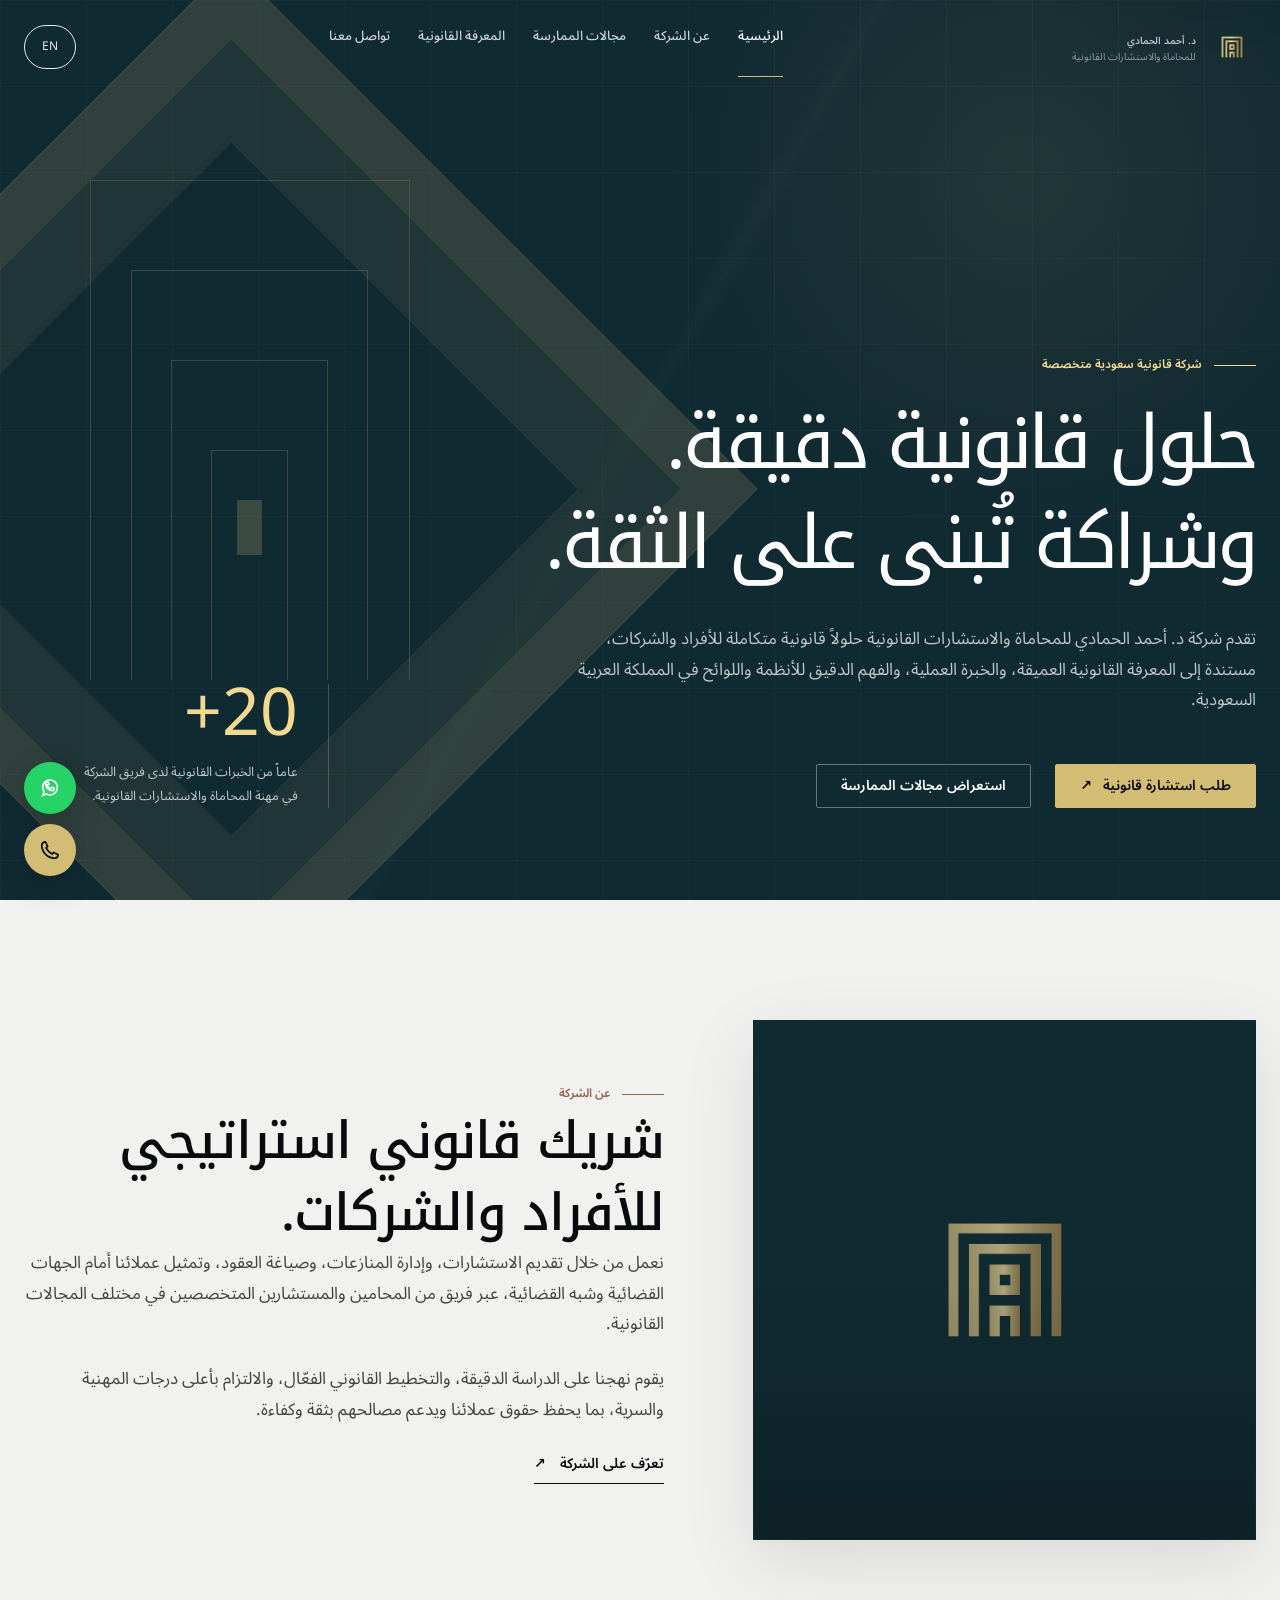
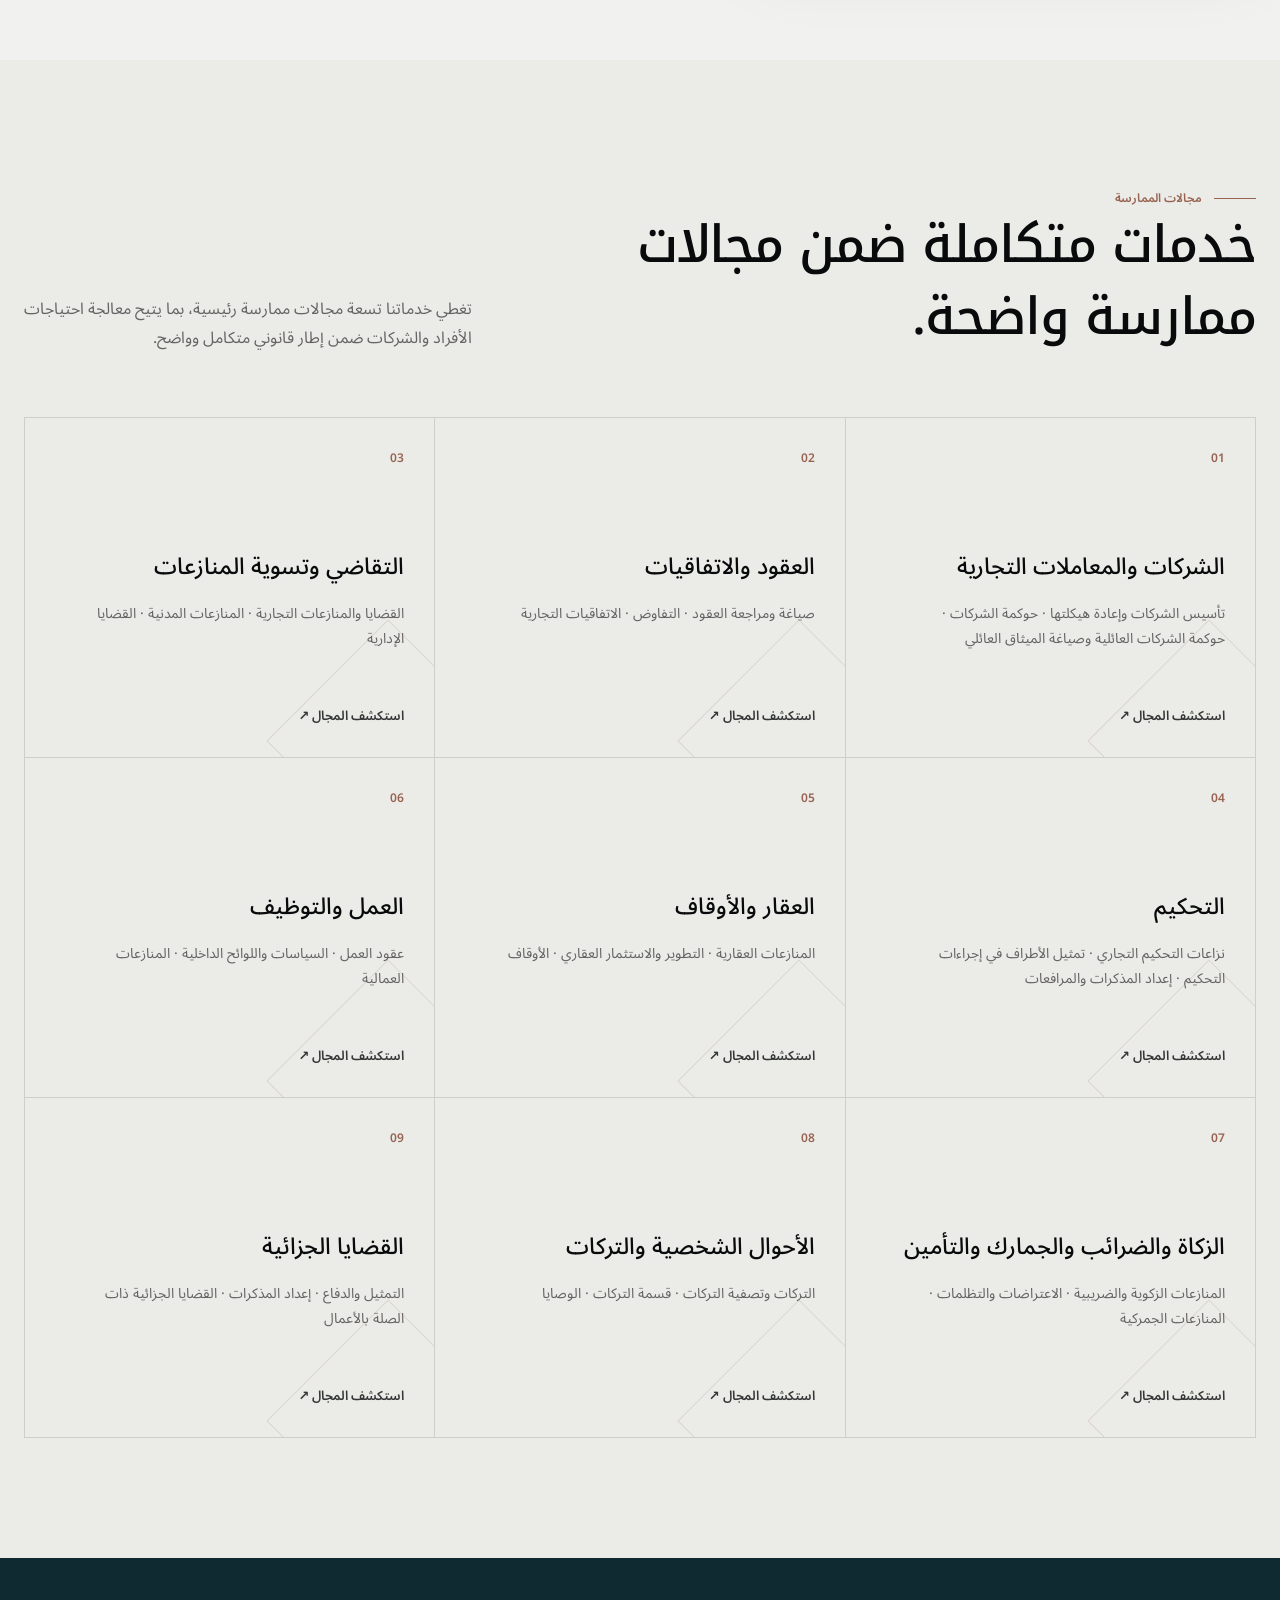
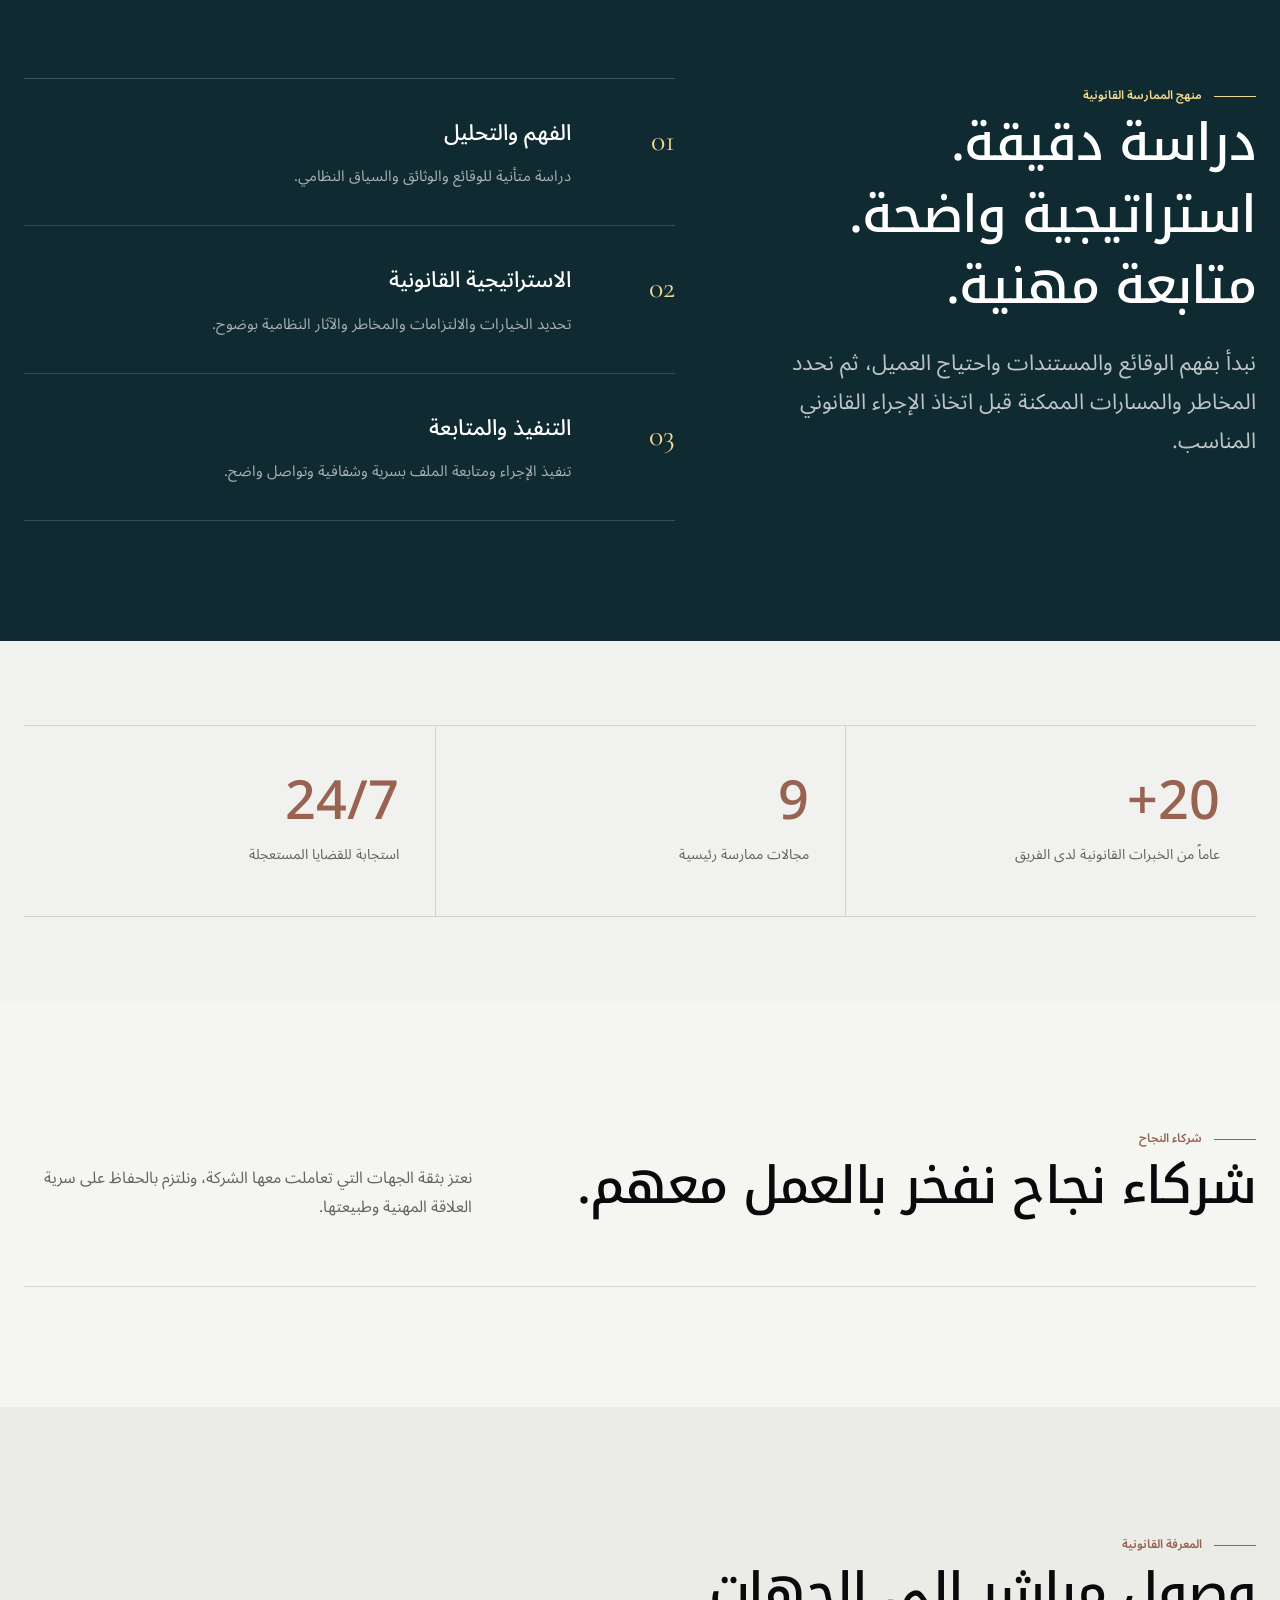
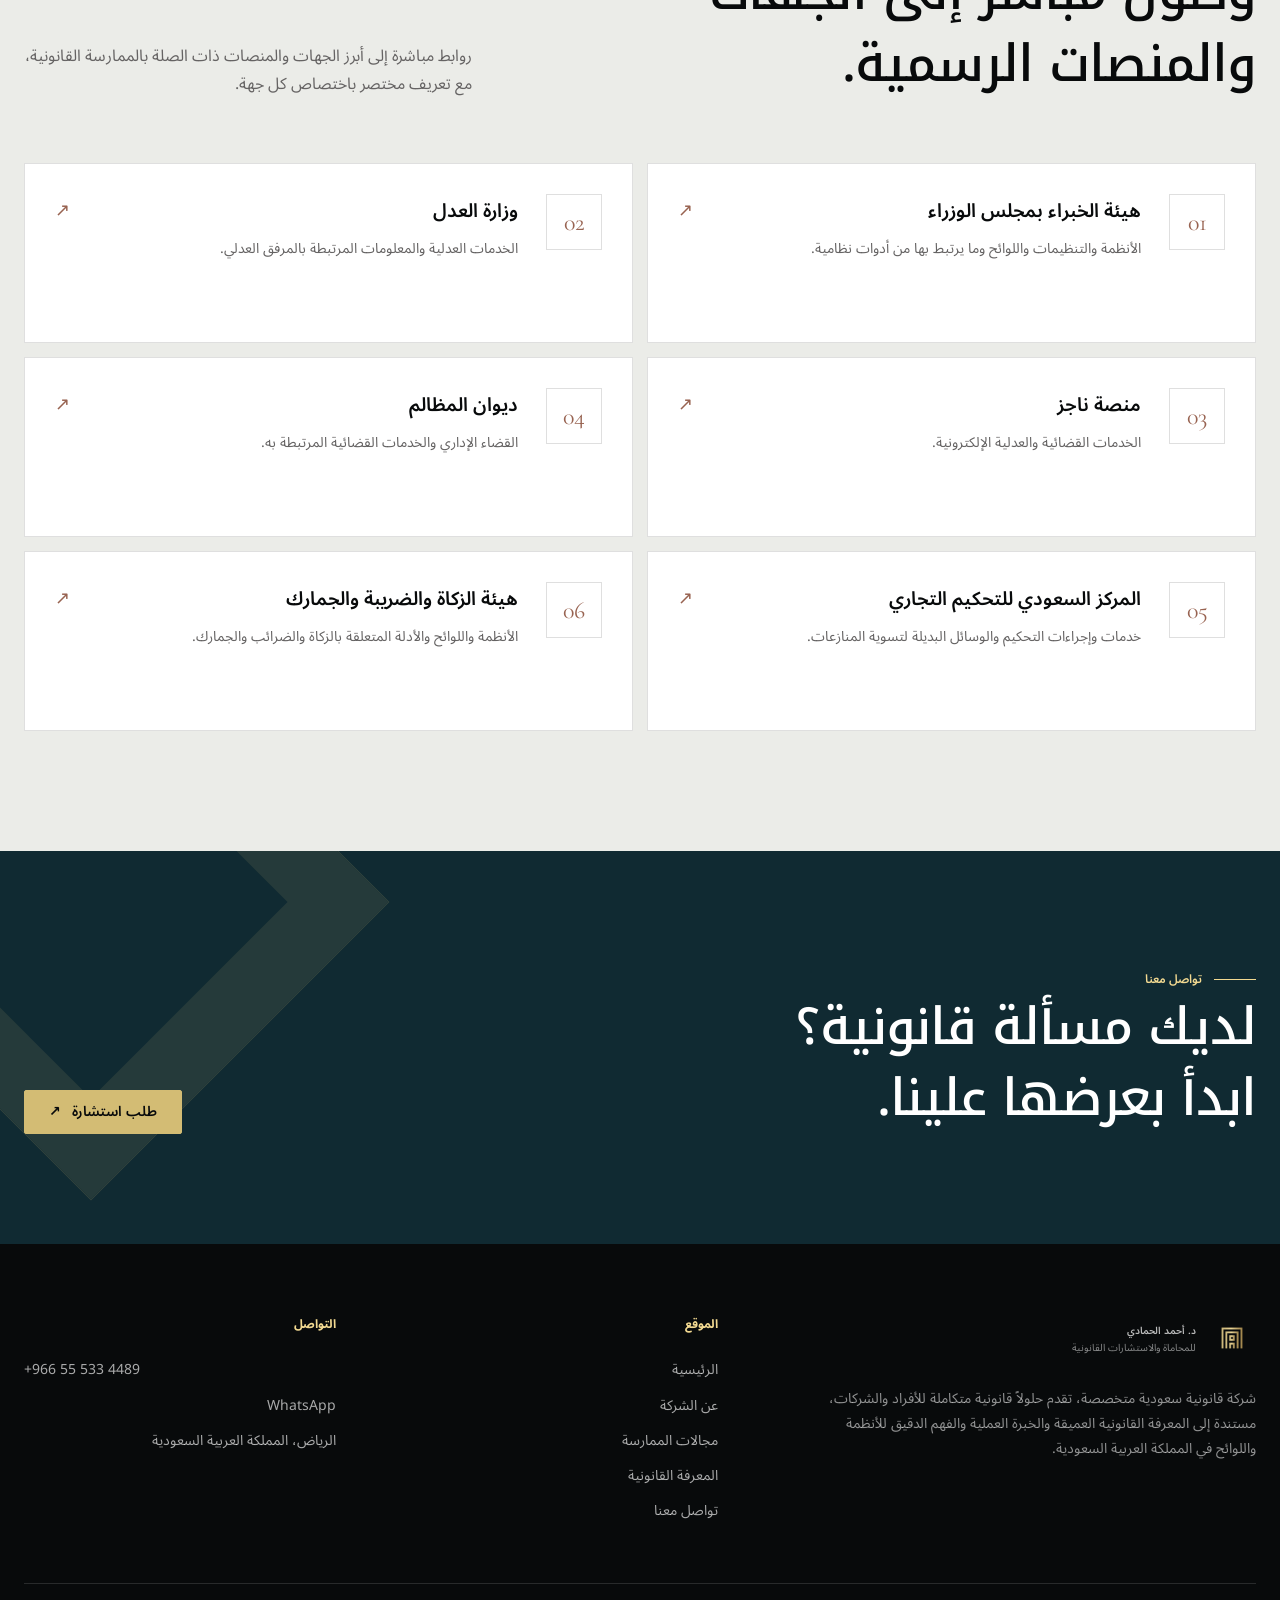
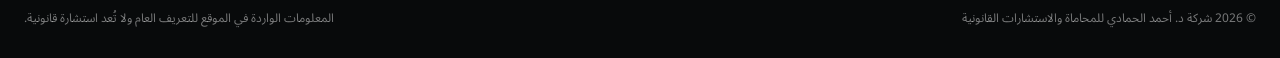
==== commit 655b4473: "Refine index.html content and reuse current Al Hammadi media" ====
--- a/index.html
+++ b/index.html
@@ -41,54 +41,54 @@
 </section>
 
 <section class="section"><div class="container editorial-split">
-  <div class="visual-panel reveal" aria-hidden="true"><img src="assets/source-images/about-current.png" alt="" loading="lazy"><div class="visual-fallback"><img src="assets/logo.png" alt=""></div></div>
+  <div class="visual-panel reveal" aria-hidden="true"><img src="https://alhammadifirm.com/wp-content/uploads/2023/08/-3.png" alt="" loading="lazy"><div class="visual-fallback"><img src="assets/logo.png" alt=""></div></div>
   <div class="copy reveal"><span class="eyebrow"><span class="lang-ar">عن الشركة</span><span class="lang-en">About the firm</span></span><h2 class="title-lg"><span class="lang-ar">شريك قانوني استراتيجي للأفراد والشركات.</span><span class="lang-en">A strategic legal partner for individuals and businesses.</span></h2><p class="lead"><span class="lang-ar">نعمل من خلال تقديم الاستشارات، وإدارة المنازعات، وصياغة العقود، وتمثيل عملائنا أمام الجهات القضائية وشبه القضائية، عبر فريق من المحامين والمستشارين المتخصصين في مختلف المجالات القانونية.</span><span class="lang-en">We work through legal advisory, dispute management, contract drafting and representation before judicial and quasi-judicial bodies, supported by lawyers and consultants across a broad range of legal disciplines.</span></p><p><span class="lang-ar">يقوم نهجنا على الدراسة الدقيقة، والتخطيط القانوني الفعّال، والالتزام بأعلى درجات المهنية والسرية، بما يحفظ حقوق عملائنا ويدعم مصالحهم بثقة وكفاءة.</span><span class="lang-en">Our approach is based on careful analysis, effective legal planning and a high standard of professionalism and confidentiality, protecting client rights and supporting their interests with confidence and efficiency.</span></p><a class="link-arrow" href="about.html"><span class="lang-ar">تعرّف على الشركة</span><span class="lang-en">About the firm</span> <span class="arrow">↗</span></a></div>
 </div></section>
 
 <section class="section wash"><div class="container">
-  <div class="section-head reveal"><div><span class="eyebrow"><span class="lang-ar">مجالات الممارسة</span><span class="lang-en">Practice areas</span></span><h2 class="title-lg"><span class="lang-ar">خدمات متكاملة ضمن مجالات ممارسة واضحة.</span><span class="lang-en">Integrated services, organised into clear practice areas.</span></h2></div><p><span class="lang-ar">جُمعت خدمات الشركة ضمن تسعة مجالات رئيسية، مع الحفاظ على نطاق الخدمات المتخصصة التي يقدمها الموقع الحالي للشركة.</span><span class="lang-en">The firm’s services are organised into nine core practice areas while retaining the specialist coverage presented on the firm’s current website.</span></p></div>
+  <div class="section-head reveal"><div><span class="eyebrow"><span class="lang-ar">مجالات الممارسة</span><span class="lang-en">Practice areas</span></span><h2 class="title-lg"><span class="lang-ar">خدمات متكاملة ضمن مجالات ممارسة واضحة.</span><span class="lang-en">Integrated services, organised into clear practice areas.</span></h2></div><p><span class="lang-ar">تغطي خدماتنا تسعة مجالات ممارسة رئيسية، بما يتيح معالجة احتياجات الأفراد والشركات ضمن إطار قانوني متكامل وواضح.</span><span class="lang-en">Our services span nine core practice areas, allowing individual and corporate matters to be handled within a clear, integrated legal framework.</span></p></div>
   <div class="practices-grid"><a href="practice-areas.html#p-01" class="practice-card reveal">
-          <span class="practice-top"><span class="practice-no">01</span><img class="practice-icon" src="assets/source-images/corporate-governance.svg" alt="" loading="lazy"></span>
+          <span class="practice-top"><span class="practice-no">01</span><img class="practice-icon" src="https://alhammadifirm.com/wp-content/uploads/2026/04/small-services.svg" alt="" loading="lazy"></span>
           <h3><span class="lang-ar">الشركات والمعاملات التجارية</span><span class="lang-en">Corporate & Commercial</span></h3>
           <p><span class="lang-ar">تأسيس الشركات وإعادة هيكلتها · حوكمة الشركات · حوكمة الشركات العائلية وصياغة الميثاق العائلي</span><span class="lang-en">Company formation & restructuring · Corporate governance · Family business governance & family charters</span></p>
           <span class="practice-link"><span class="lang-ar">استكشف المجال ↗</span><span class="lang-en">Explore ↗</span></span>
         </a><a href="practice-areas.html#p-02" class="practice-card reveal">
-          <span class="practice-top"><span class="practice-no">02</span><img class="practice-icon" src="assets/source-images/contracts.svg" alt="" loading="lazy"></span>
+          <span class="practice-top"><span class="practice-no">02</span><img class="practice-icon" src="https://alhammadifirm.com/wp-content/uploads/2026/04/contracts.svg" alt="" loading="lazy"></span>
           <h3><span class="lang-ar">العقود والاتفاقيات</span><span class="lang-en">Contracts & Agreements</span></h3>
           <p><span class="lang-ar">صياغة ومراجعة العقود · التفاوض · الاتفاقيات التجارية</span><span class="lang-en">Contract drafting & review · Negotiation · Commercial agreements</span></p>
           <span class="practice-link"><span class="lang-ar">استكشف المجال ↗</span><span class="lang-en">Explore ↗</span></span>
         </a><a href="practice-areas.html#p-03" class="practice-card reveal">
-          <span class="practice-top"><span class="practice-no">03</span><img class="practice-icon" src="assets/source-images/commercial.svg" alt="" loading="lazy"></span>
+          <span class="practice-top"><span class="practice-no">03</span><img class="practice-icon" src="https://alhammadifirm.com/wp-content/uploads/2026/04/commercial.svg" alt="" loading="lazy"></span>
           <h3><span class="lang-ar">التقاضي وتسوية المنازعات</span><span class="lang-en">Litigation & Dispute Resolution</span></h3>
           <p><span class="lang-ar">القضايا والمنازعات التجارية · المنازعات المدنية · القضايا الإدارية</span><span class="lang-en">Commercial litigation & disputes · Civil disputes · Administrative cases</span></p>
           <span class="practice-link"><span class="lang-ar">استكشف المجال ↗</span><span class="lang-en">Explore ↗</span></span>
         </a><a href="practice-areas.html#p-04" class="practice-card reveal">
-          <span class="practice-top"><span class="practice-no">04</span><img class="practice-icon" src="assets/source-images/insurance-1.svg" alt="" loading="lazy"></span>
+          <span class="practice-top"><span class="practice-no">04</span><img class="practice-icon" src="https://alhammadifirm.com/wp-content/uploads/2026/04/insurance-1.svg" alt="" loading="lazy"></span>
           <h3><span class="lang-ar">التحكيم</span><span class="lang-en">Arbitration</span></h3>
           <p><span class="lang-ar">نزاعات التحكيم التجاري · تمثيل الأطراف في إجراءات التحكيم · إعداد المذكرات والمرافعات</span><span class="lang-en">Commercial arbitration disputes · Representation in arbitration proceedings · Written submissions & pleadings</span></p>
           <span class="practice-link"><span class="lang-ar">استكشف المجال ↗</span><span class="lang-en">Explore ↗</span></span>
         </a><a href="practice-areas.html#p-05" class="practice-card reveal">
-          <span class="practice-top"><span class="practice-no">05</span><img class="practice-icon" src="assets/source-images/court.svg" alt="" loading="lazy"></span>
+          <span class="practice-top"><span class="practice-no">05</span><img class="practice-icon" src="https://alhammadifirm.com/wp-content/uploads/2026/04/court.svg" alt="" loading="lazy"></span>
           <h3><span class="lang-ar">العقار والأوقاف</span><span class="lang-en">Real Estate & Awqaf</span></h3>
           <p><span class="lang-ar">المنازعات العقارية · التطوير والاستثمار العقاري · الأوقاف</span><span class="lang-en">Real estate disputes · Real estate development & investment · Awqaf</span></p>
           <span class="practice-link"><span class="lang-ar">استكشف المجال ↗</span><span class="lang-en">Explore ↗</span></span>
         </a><a href="practice-areas.html#p-06" class="practice-card reveal">
-          <span class="practice-top"><span class="practice-no">06</span><img class="practice-icon" src="assets/source-images/group-profile.svg" alt="" loading="lazy"></span>
+          <span class="practice-top"><span class="practice-no">06</span><img class="practice-icon" src="https://alhammadifirm.com/wp-content/uploads/2026/04/group-profile.svg" alt="" loading="lazy"></span>
           <h3><span class="lang-ar">العمل والتوظيف</span><span class="lang-en">Employment & Labour</span></h3>
           <p><span class="lang-ar">عقود العمل · السياسات واللوائح الداخلية · المنازعات العمالية</span><span class="lang-en">Employment contracts · Internal policies & regulations · Labour disputes</span></p>
           <span class="practice-link"><span class="lang-ar">استكشف المجال ↗</span><span class="lang-en">Explore ↗</span></span>
         </a><a href="practice-areas.html#p-07" class="practice-card reveal">
-          <span class="practice-top"><span class="practice-no">07</span><img class="practice-icon" src="assets/source-images/customs.svg" alt="" loading="lazy"></span>
+          <span class="practice-top"><span class="practice-no">07</span><img class="practice-icon" src="https://alhammadifirm.com/wp-content/uploads/2026/04/customs.svg" alt="" loading="lazy"></span>
           <h3><span class="lang-ar">الزكاة والضرائب والجمارك والتأمين</span><span class="lang-en">Zakat, Tax, Customs & Insurance</span></h3>
           <p><span class="lang-ar">المنازعات الزكوية والضريبية · الاعتراضات والتظلمات · المنازعات الجمركية</span><span class="lang-en">Zakat & tax disputes · Objections & appeals · Customs disputes</span></p>
           <span class="practice-link"><span class="lang-ar">استكشف المجال ↗</span><span class="lang-en">Explore ↗</span></span>
         </a><a href="practice-areas.html#p-08" class="practice-card reveal">
-          <span class="practice-top"><span class="practice-no">08</span><img class="practice-icon" src="assets/source-images/heritage.svg" alt="" loading="lazy"></span>
+          <span class="practice-top"><span class="practice-no">08</span><img class="practice-icon" src="https://alhammadifirm.com/wp-content/uploads/2026/04/profile.svg" alt="" loading="lazy"></span>
           <h3><span class="lang-ar">الأحوال الشخصية والتركات</span><span class="lang-en">Personal Status & Estates</span></h3>
           <p><span class="lang-ar">التركات وتصفية التركات · قسمة التركات · الوصايا</span><span class="lang-en">Estates & estate administration · Estate division · Wills</span></p>
           <span class="practice-link"><span class="lang-ar">استكشف المجال ↗</span><span class="lang-en">Explore ↗</span></span>
         </a><a href="practice-areas.html#p-09" class="practice-card reveal">
-          <span class="practice-top"><span class="practice-no">09</span><img class="practice-icon" src="assets/source-images/case-2.svg" alt="" loading="lazy"></span>
+          <span class="practice-top"><span class="practice-no">09</span><img class="practice-icon" src="https://alhammadifirm.com/wp-content/uploads/2026/04/case-2.svg" alt="" loading="lazy"></span>
           <h3><span class="lang-ar">القضايا الجزائية</span><span class="lang-en">Criminal Matters</span></h3>
           <p><span class="lang-ar">التمثيل والدفاع · إعداد المذكرات · القضايا الجزائية ذات الصلة بالأعمال</span><span class="lang-en">Representation & defence · Written submissions · Business-related criminal matters</span></p>
           <span class="practice-link"><span class="lang-ar">استكشف المجال ↗</span><span class="lang-en">Explore ↗</span></span>
@@ -107,10 +107,10 @@
 <section class="section compact"><div class="container metrics reveal">
   <div class="metric"><strong>20+</strong><span><span class="lang-ar">عاماً من الخبرات القانونية لدى الفريق</span><span class="lang-en">Years of legal experience across the team</span></span></div>
   <div class="metric"><strong>9</strong><span><span class="lang-ar">مجالات ممارسة رئيسية</span><span class="lang-en">Core practice areas</span></span></div>
-  <div class="metric"><strong>24/7</strong><span><span class="lang-ar">استجابة للقضايا المستعجلة بحسب الموقع الحالي</span><span class="lang-en">Urgent-matter availability as stated on the current site</span></span></div>
+  <div class="metric"><strong>24/7</strong><span><span class="lang-ar">استجابة للقضايا المستعجلة</span><span class="lang-en">Urgent-matter availability</span></span></div>
 </div></section>
 
-<section class="section partner-section"><div class="container"><div class="section-head reveal"><div><span class="eyebrow"><span class="lang-ar">شركاء النجاح</span><span class="lang-en">Success partners</span></span><h2 class="title-lg"><span class="lang-ar">جهات يعرضها الموقع الحالي ضمن شركاء النجاح.</span><span class="lang-en">Organisations presented on the current website as success partners.</span></h2></div><p><span class="lang-ar">أُعيد استخدام الشعارات المنشورة في الموقع الحالي للشركة ضمن عرض أكثر هدوءاً واتساقاً مع الهوية الجديدة.</span><span class="lang-en">Logos already published on the firm’s current website are reused here in a quieter presentation aligned with the refreshed identity.</span></p></div><div class="partners-grid"><div class="partner-logo reveal"><img src="assets/source-images/tourism.png" alt="وزارة السياحة" loading="lazy"><span><span class="lang-ar">وزارة السياحة</span><span class="lang-en">Ministry of Tourism</span></span></div><div class="partner-logo reveal"><img src="assets/source-images/commerce.png" alt="وزارة التجارة" loading="lazy"><span><span class="lang-ar">وزارة التجارة</span><span class="lang-en">Ministry of Commerce</span></span></div><div class="partner-logo reveal"><img src="assets/source-images/industry.png" alt="وزارة الصناعة والثروة المعدنية" loading="lazy"><span><span class="lang-ar">وزارة الصناعة والثروة المعدنية</span><span class="lang-en">Ministry of Industry and Mineral Resources</span></span></div><div class="partner-logo reveal"><img src="assets/source-images/sama.png" alt="البنك المركزي السعودي" loading="lazy"><span><span class="lang-ar">البنك المركزي السعودي</span><span class="lang-en">Saudi Central Bank</span></span></div><div class="partner-logo reveal"><img src="assets/source-images/aramco.png" alt="أرامكو السعودية" loading="lazy"><span><span class="lang-ar">أرامكو السعودية</span><span class="lang-en">Saudi Aramco</span></span></div></div></div></section>
+<section class="section partner-section"><div class="container"><div class="section-head reveal"><div><span class="eyebrow"><span class="lang-ar">شركاء النجاح</span><span class="lang-en">Success partners</span></span><h2 class="title-lg"><span class="lang-ar">شركاء نجاح نفخر بالعمل معهم.</span><span class="lang-en">Selected organisations presented among the firm’s success partners.</span></h2></div><p><span class="lang-ar">نعتز بثقة الجهات التي تعاملت معها الشركة، ونلتزم بالحفاظ على سرية العلاقة المهنية وطبيعتها.</span><span class="lang-en">We value the trust of organisations the firm has worked with while respecting the confidentiality and nature of every professional relationship.</span></p></div><div class="partners-grid"><div class="partner-logo reveal"><img src="https://alhammadifirm.com/wp-content/uploads/2026/07/-1-2.png" alt="وزارة السياحة" loading="lazy"><span><span class="lang-ar">وزارة السياحة</span><span class="lang-en">Ministry of Tourism</span></span></div><div class="partner-logo reveal"><img src="https://alhammadifirm.com/wp-content/uploads/2026/07/--1-1.png" alt="وزارة التجارة" loading="lazy"><span><span class="lang-ar">وزارة التجارة</span><span class="lang-en">Ministry of Commerce</span></span></div><div class="partner-logo reveal"><img src="https://alhammadifirm.com/wp-content/uploads/2026/07/-1-1.png" alt="وزارة الصناعة والثروة المعدنية" loading="lazy"><span><span class="lang-ar">وزارة الصناعة والثروة المعدنية</span><span class="lang-en">Ministry of Industry and Mineral Resources</span></span></div><div class="partner-logo reveal"><img src="https://alhammadifirm.com/wp-content/uploads/2026/07/-.png" alt="البنك المركزي السعودي" loading="lazy"><span><span class="lang-ar">البنك المركزي السعودي</span><span class="lang-en">Saudi Central Bank</span></span></div><div class="partner-logo reveal"><img src="https://alhammadifirm.com/wp-content/uploads/2026/07/.png" alt="أرامكو السعودية" loading="lazy"><span><span class="lang-ar">أرامكو السعودية</span><span class="lang-en">Saudi Aramco</span></span></div></div></div></section>
 
 <section class="section wash"><div class="container"><div class="section-head reveal"><div><span class="eyebrow"><span class="lang-ar">المعرفة القانونية</span><span class="lang-en">Legal knowledge</span></span><h2 class="title-lg"><span class="lang-ar">وصول مباشر إلى الجهات والمنصات الرسمية.</span><span class="lang-en">Direct access to official legal institutions and platforms.</span></h2></div><p><span class="lang-ar">روابط مباشرة إلى أبرز الجهات والمنصات ذات الصلة بالممارسة القانونية، مع تعريف مختصر باختصاص كل جهة.</span><span class="lang-en">Direct links to key institutions and platforms relevant to legal practice, with a concise description of each.</span></p></div><div class="ecosystem-grid"><a class="eco-card reveal" href="https://www.boe.gov.sa/" target="_blank" rel="noopener"><div class="eco-icon">01</div><div><h3><span class="lang-ar">هيئة الخبراء بمجلس الوزراء</span><span class="lang-en">Bureau of Experts at the Council of Ministers</span></h3><p><span class="lang-ar">الأنظمة والتنظيمات واللوائح وما يرتبط بها من أدوات نظامية.</span><span class="lang-en">Saudi laws, regulations and related legal instruments.</span></p></div><span class="out">↗</span></a><a class="eco-card reveal" href="https://www.moj.gov.sa/" target="_blank" rel="noopener"><div class="eco-icon">02</div><div><h3><span class="lang-ar">وزارة العدل</span><span class="lang-en">Ministry of Justice</span></h3><p><span class="lang-ar">الخدمات العدلية والمعلومات المرتبطة بالمرفق العدلي.</span><span class="lang-en">Justice services and information related to the judicial system.</span></p></div><span class="out">↗</span></a><a class="eco-card reveal" href="https://najiz.sa/" target="_blank" rel="noopener"><div class="eco-icon">03</div><div><h3><span class="lang-ar">منصة ناجز</span><span class="lang-en">Najiz</span></h3><p><span class="lang-ar">الخدمات القضائية والعدلية الإلكترونية.</span><span class="lang-en">Digital judicial and justice services.</span></p></div><span class="out">↗</span></a><a class="eco-card reveal" href="https://www.bog.gov.sa/" target="_blank" rel="noopener"><div class="eco-icon">04</div><div><h3><span class="lang-ar">ديوان المظالم</span><span class="lang-en">Board of Grievances</span></h3><p><span class="lang-ar">القضاء الإداري والخدمات القضائية المرتبطة به.</span><span class="lang-en">Administrative judiciary and related judicial services.</span></p></div><span class="out">↗</span></a><a class="eco-card reveal" href="https://sadr.org/" target="_blank" rel="noopener"><div class="eco-icon">05</div><div><h3><span class="lang-ar">المركز السعودي للتحكيم التجاري</span><span class="lang-en">Saudi Center for Commercial Arbitration</span></h3><p><span class="lang-ar">خدمات وإجراءات التحكيم والوسائل البديلة لتسوية المنازعات.</span><span class="lang-en">Arbitration services and alternative dispute resolution procedures.</span></p></div><span class="out">↗</span></a><a class="eco-card reveal" href="https://zatca.gov.sa/" target="_blank" rel="noopener"><div class="eco-icon">06</div><div><h3><span class="lang-ar">هيئة الزكاة والضريبة والجمارك</span><span class="lang-en">ZATCA</span></h3><p><span class="lang-ar">الأنظمة واللوائح والأدلة المتعلقة بالزكاة والضرائب والجمارك.</span><span class="lang-en">Rules, regulations and guides for zakat, tax and customs.</span></p></div><span class="out">↗</span></a></div></div></section>
 
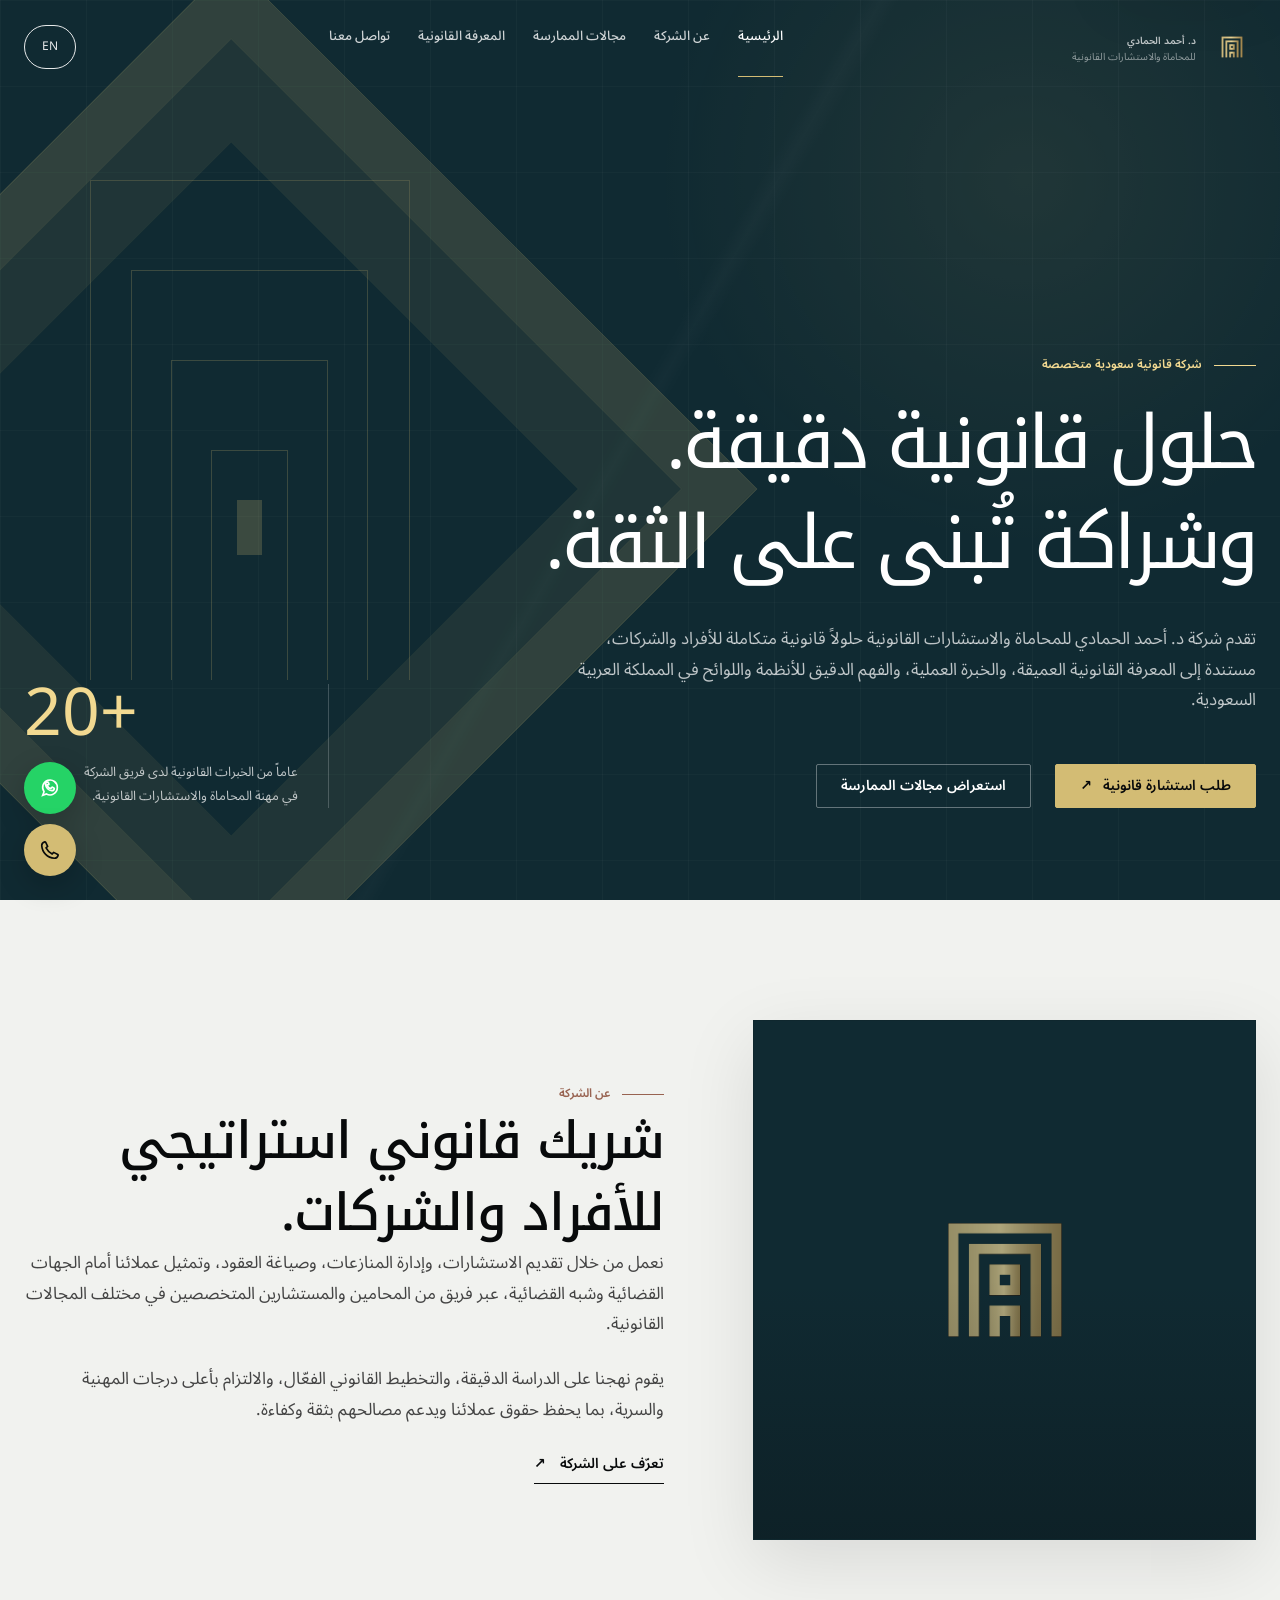
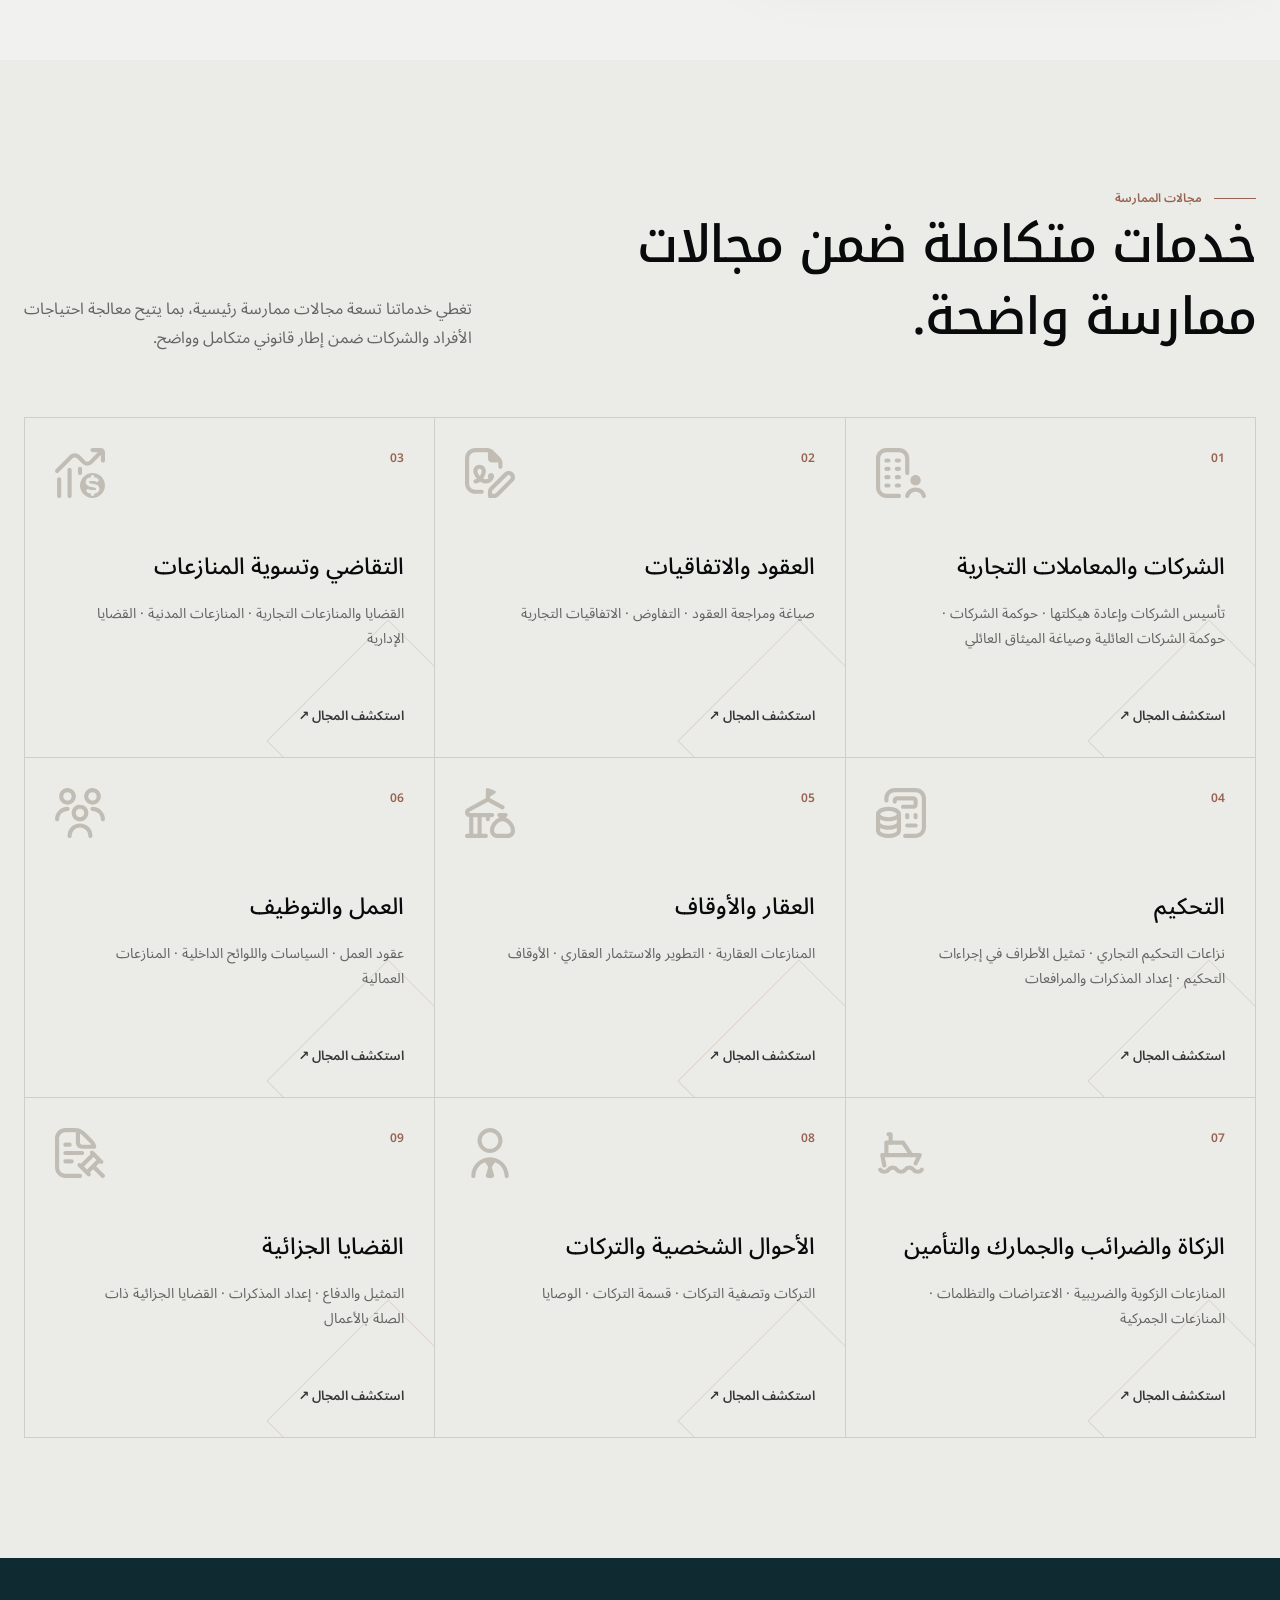
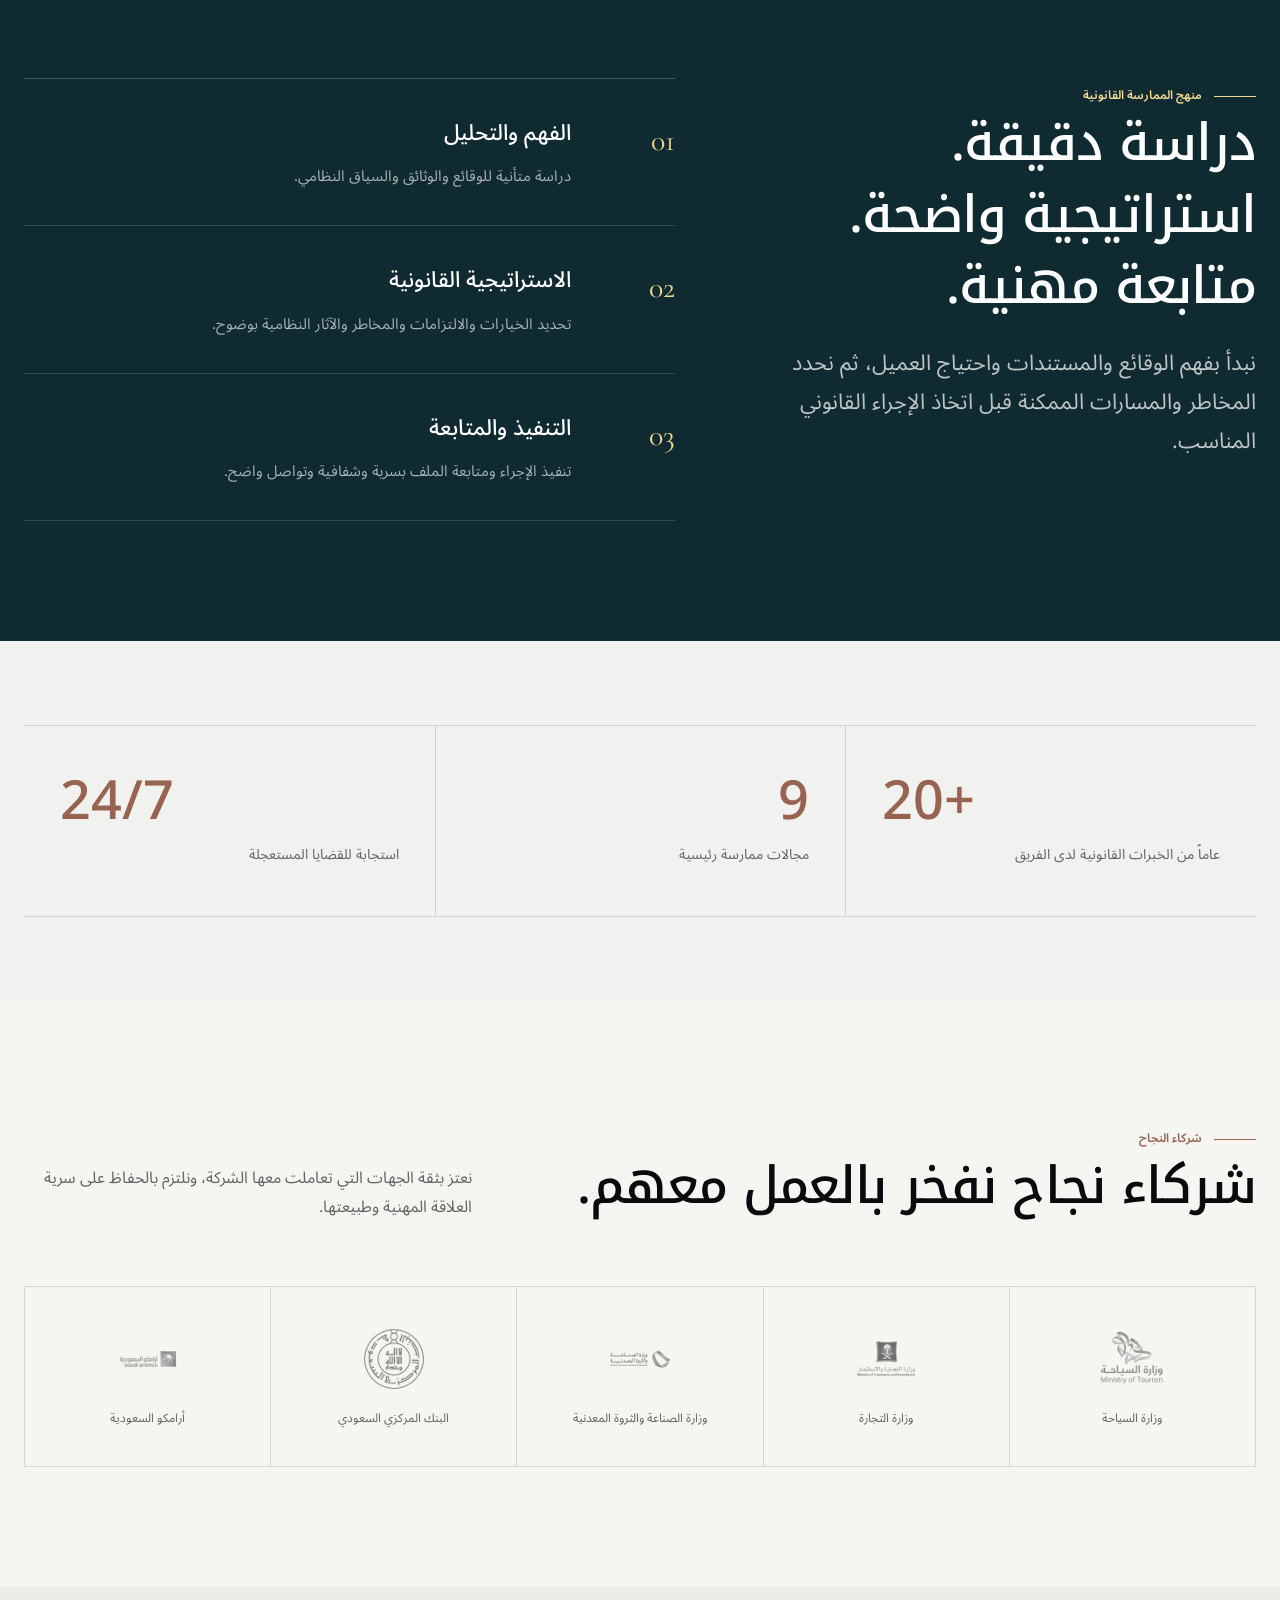
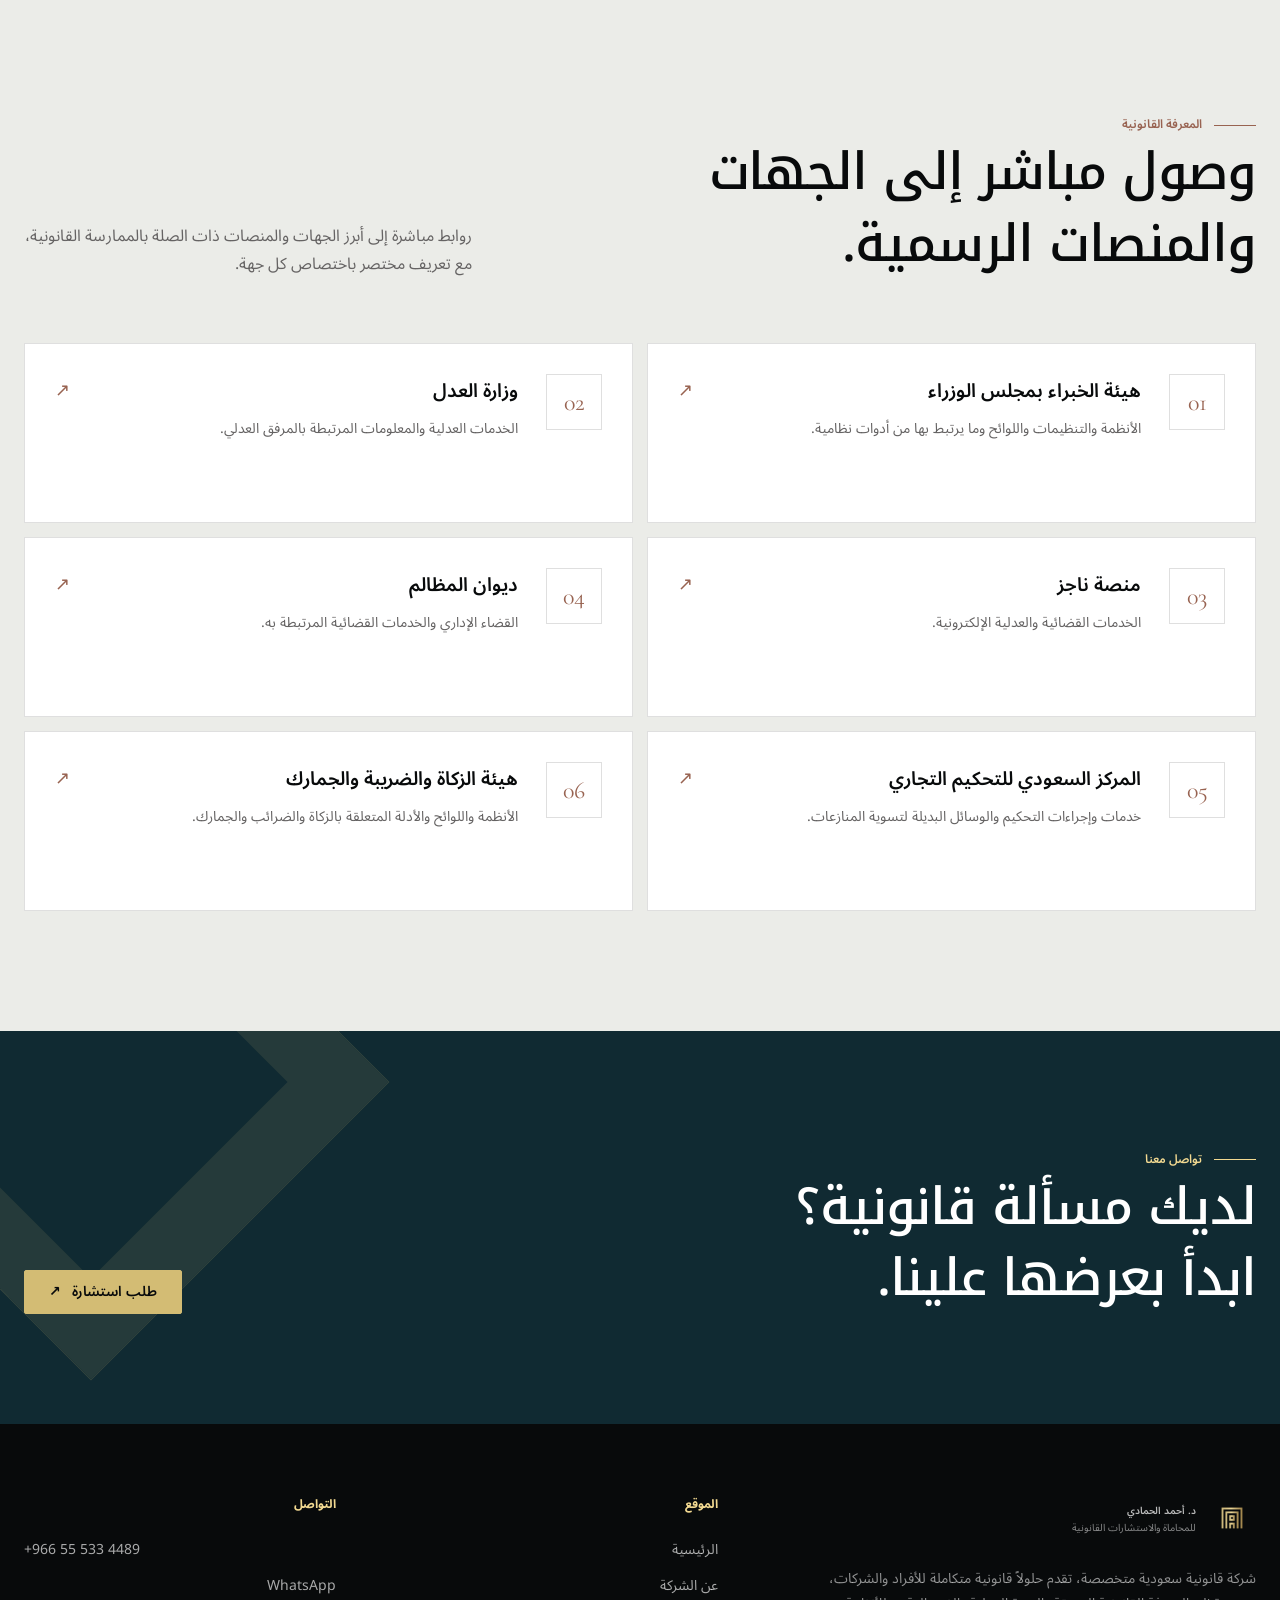
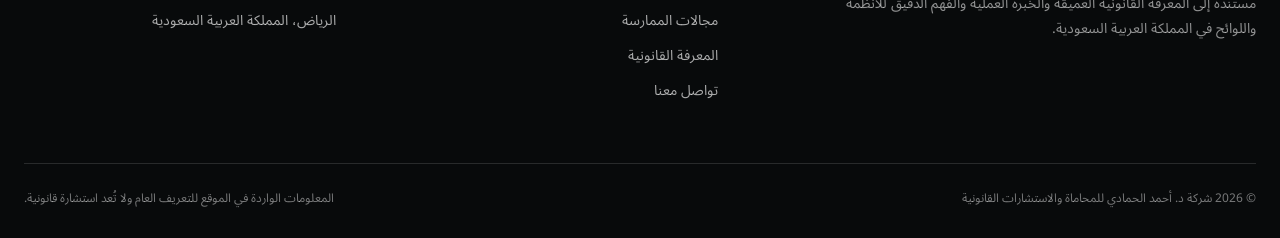
==== commit 9b02b0f5: "Final homepage polish and localised legacy imagery" ====
--- a/index.html
+++ b/index.html
@@ -36,7 +36,7 @@
       <p class="hero-sub"><span class="lang-ar">تقدم شركة د. أحمد الحمادي للمحاماة والاستشارات القانونية حلولاً قانونية متكاملة للأفراد والشركات، مستندة إلى المعرفة القانونية العميقة، والخبرة العملية، والفهم الدقيق للأنظمة واللوائح في المملكة العربية السعودية.</span><span class="lang-en">Dr. Ahmad Al Hammadi Law Firm & Legal Consultancy provides integrated legal solutions to individuals and businesses, grounded in deep legal knowledge, practical experience and a precise understanding of Saudi laws and regulations.</span></p>
       <div class="hero-bottom"><a class="btn-primary" href="contact.html"><span class="lang-ar">طلب استشارة قانونية</span><span class="lang-en">Request a consultation</span> <span>↗</span></a><a class="btn-ghost" href="practice-areas.html"><span class="lang-ar">استعراض مجالات الممارسة</span><span class="lang-en">Explore practice areas</span></a></div>
     </div>
-    <aside class="hero-side"><div><div class="hero-stat">20+</div><div class="hero-stat-copy"><span class="lang-ar">عاماً من الخبرات القانونية لدى فريق الشركة في مهنة المحاماة والاستشارات القانونية.</span><span class="lang-en">Years of legal experience across the firm’s lawyers and legal consultants.</span></div></div></aside>
+    <aside class="hero-side"><div><div class="hero-stat" dir="ltr">20+</div><div class="hero-stat-copy"><span class="lang-ar">عاماً من الخبرات القانونية لدى فريق الشركة في مهنة المحاماة والاستشارات القانونية.</span><span class="lang-en">Years of legal experience across the firm’s lawyers and legal consultants.</span></div></div></aside>
   </div></div>
 </section>
 
@@ -48,47 +48,47 @@
 <section class="section wash"><div class="container">
   <div class="section-head reveal"><div><span class="eyebrow"><span class="lang-ar">مجالات الممارسة</span><span class="lang-en">Practice areas</span></span><h2 class="title-lg"><span class="lang-ar">خدمات متكاملة ضمن مجالات ممارسة واضحة.</span><span class="lang-en">Integrated services, organised into clear practice areas.</span></h2></div><p><span class="lang-ar">تغطي خدماتنا تسعة مجالات ممارسة رئيسية، بما يتيح معالجة احتياجات الأفراد والشركات ضمن إطار قانوني متكامل وواضح.</span><span class="lang-en">Our services span nine core practice areas, allowing individual and corporate matters to be handled within a clear, integrated legal framework.</span></p></div>
   <div class="practices-grid"><a href="practice-areas.html#p-01" class="practice-card reveal">
-          <span class="practice-top"><span class="practice-no">01</span><img class="practice-icon" src="https://alhammadifirm.com/wp-content/uploads/2026/04/small-services.svg" alt="" loading="lazy"></span>
+          <span class="practice-top"><span class="practice-no">01</span><img class="practice-icon" src="assets/source-images/small-services.svg" alt="" loading="lazy"></span>
           <h3><span class="lang-ar">الشركات والمعاملات التجارية</span><span class="lang-en">Corporate & Commercial</span></h3>
           <p><span class="lang-ar">تأسيس الشركات وإعادة هيكلتها · حوكمة الشركات · حوكمة الشركات العائلية وصياغة الميثاق العائلي</span><span class="lang-en">Company formation & restructuring · Corporate governance · Family business governance & family charters</span></p>
           <span class="practice-link"><span class="lang-ar">استكشف المجال ↗</span><span class="lang-en">Explore ↗</span></span>
         </a><a href="practice-areas.html#p-02" class="practice-card reveal">
-          <span class="practice-top"><span class="practice-no">02</span><img class="practice-icon" src="https://alhammadifirm.com/wp-content/uploads/2026/04/contracts.svg" alt="" loading="lazy"></span>
+          <span class="practice-top"><span class="practice-no">02</span><img class="practice-icon" src="assets/source-images/contracts.svg" alt="" loading="lazy"></span>
           <h3><span class="lang-ar">العقود والاتفاقيات</span><span class="lang-en">Contracts & Agreements</span></h3>
           <p><span class="lang-ar">صياغة ومراجعة العقود · التفاوض · الاتفاقيات التجارية</span><span class="lang-en">Contract drafting & review · Negotiation · Commercial agreements</span></p>
           <span class="practice-link"><span class="lang-ar">استكشف المجال ↗</span><span class="lang-en">Explore ↗</span></span>
         </a><a href="practice-areas.html#p-03" class="practice-card reveal">
-          <span class="practice-top"><span class="practice-no">03</span><img class="practice-icon" src="https://alhammadifirm.com/wp-content/uploads/2026/04/commercial.svg" alt="" loading="lazy"></span>
+          <span class="practice-top"><span class="practice-no">03</span><img class="practice-icon" src="assets/source-images/commercial.svg" alt="" loading="lazy"></span>
           <h3><span class="lang-ar">التقاضي وتسوية المنازعات</span><span class="lang-en">Litigation & Dispute Resolution</span></h3>
           <p><span class="lang-ar">القضايا والمنازعات التجارية · المنازعات المدنية · القضايا الإدارية</span><span class="lang-en">Commercial litigation & disputes · Civil disputes · Administrative cases</span></p>
           <span class="practice-link"><span class="lang-ar">استكشف المجال ↗</span><span class="lang-en">Explore ↗</span></span>
         </a><a href="practice-areas.html#p-04" class="practice-card reveal">
-          <span class="practice-top"><span class="practice-no">04</span><img class="practice-icon" src="https://alhammadifirm.com/wp-content/uploads/2026/04/insurance-1.svg" alt="" loading="lazy"></span>
+          <span class="practice-top"><span class="practice-no">04</span><img class="practice-icon" src="assets/source-images/insurance-1.svg" alt="" loading="lazy"></span>
           <h3><span class="lang-ar">التحكيم</span><span class="lang-en">Arbitration</span></h3>
           <p><span class="lang-ar">نزاعات التحكيم التجاري · تمثيل الأطراف في إجراءات التحكيم · إعداد المذكرات والمرافعات</span><span class="lang-en">Commercial arbitration disputes · Representation in arbitration proceedings · Written submissions & pleadings</span></p>
           <span class="practice-link"><span class="lang-ar">استكشف المجال ↗</span><span class="lang-en">Explore ↗</span></span>
         </a><a href="practice-areas.html#p-05" class="practice-card reveal">
-          <span class="practice-top"><span class="practice-no">05</span><img class="practice-icon" src="https://alhammadifirm.com/wp-content/uploads/2026/04/court.svg" alt="" loading="lazy"></span>
+          <span class="practice-top"><span class="practice-no">05</span><img class="practice-icon" src="assets/source-images/court.svg" alt="" loading="lazy"></span>
           <h3><span class="lang-ar">العقار والأوقاف</span><span class="lang-en">Real Estate & Awqaf</span></h3>
           <p><span class="lang-ar">المنازعات العقارية · التطوير والاستثمار العقاري · الأوقاف</span><span class="lang-en">Real estate disputes · Real estate development & investment · Awqaf</span></p>
           <span class="practice-link"><span class="lang-ar">استكشف المجال ↗</span><span class="lang-en">Explore ↗</span></span>
         </a><a href="practice-areas.html#p-06" class="practice-card reveal">
-          <span class="practice-top"><span class="practice-no">06</span><img class="practice-icon" src="https://alhammadifirm.com/wp-content/uploads/2026/04/group-profile.svg" alt="" loading="lazy"></span>
+          <span class="practice-top"><span class="practice-no">06</span><img class="practice-icon" src="assets/source-images/group-profile.svg" alt="" loading="lazy"></span>
           <h3><span class="lang-ar">العمل والتوظيف</span><span class="lang-en">Employment & Labour</span></h3>
           <p><span class="lang-ar">عقود العمل · السياسات واللوائح الداخلية · المنازعات العمالية</span><span class="lang-en">Employment contracts · Internal policies & regulations · Labour disputes</span></p>
           <span class="practice-link"><span class="lang-ar">استكشف المجال ↗</span><span class="lang-en">Explore ↗</span></span>
         </a><a href="practice-areas.html#p-07" class="practice-card reveal">
-          <span class="practice-top"><span class="practice-no">07</span><img class="practice-icon" src="https://alhammadifirm.com/wp-content/uploads/2026/04/customs.svg" alt="" loading="lazy"></span>
+          <span class="practice-top"><span class="practice-no">07</span><img class="practice-icon" src="assets/source-images/customs.svg" alt="" loading="lazy"></span>
           <h3><span class="lang-ar">الزكاة والضرائب والجمارك والتأمين</span><span class="lang-en">Zakat, Tax, Customs & Insurance</span></h3>
           <p><span class="lang-ar">المنازعات الزكوية والضريبية · الاعتراضات والتظلمات · المنازعات الجمركية</span><span class="lang-en">Zakat & tax disputes · Objections & appeals · Customs disputes</span></p>
           <span class="practice-link"><span class="lang-ar">استكشف المجال ↗</span><span class="lang-en">Explore ↗</span></span>
         </a><a href="practice-areas.html#p-08" class="practice-card reveal">
-          <span class="practice-top"><span class="practice-no">08</span><img class="practice-icon" src="https://alhammadifirm.com/wp-content/uploads/2026/04/profile.svg" alt="" loading="lazy"></span>
+          <span class="practice-top"><span class="practice-no">08</span><img class="practice-icon" src="assets/source-images/profile.svg" alt="" loading="lazy"></span>
           <h3><span class="lang-ar">الأحوال الشخصية والتركات</span><span class="lang-en">Personal Status & Estates</span></h3>
           <p><span class="lang-ar">التركات وتصفية التركات · قسمة التركات · الوصايا</span><span class="lang-en">Estates & estate administration · Estate division · Wills</span></p>
           <span class="practice-link"><span class="lang-ar">استكشف المجال ↗</span><span class="lang-en">Explore ↗</span></span>
         </a><a href="practice-areas.html#p-09" class="practice-card reveal">
-          <span class="practice-top"><span class="practice-no">09</span><img class="practice-icon" src="https://alhammadifirm.com/wp-content/uploads/2026/04/case-2.svg" alt="" loading="lazy"></span>
+          <span class="practice-top"><span class="practice-no">09</span><img class="practice-icon" src="assets/source-images/case-2.svg" alt="" loading="lazy"></span>
           <h3><span class="lang-ar">القضايا الجزائية</span><span class="lang-en">Criminal Matters</span></h3>
           <p><span class="lang-ar">التمثيل والدفاع · إعداد المذكرات · القضايا الجزائية ذات الصلة بالأعمال</span><span class="lang-en">Representation & defence · Written submissions · Business-related criminal matters</span></p>
           <span class="practice-link"><span class="lang-ar">استكشف المجال ↗</span><span class="lang-en">Explore ↗</span></span>
@@ -105,12 +105,12 @@
 </div></section>
 
 <section class="section compact"><div class="container metrics reveal">
-  <div class="metric"><strong>20+</strong><span><span class="lang-ar">عاماً من الخبرات القانونية لدى الفريق</span><span class="lang-en">Years of legal experience across the team</span></span></div>
+  <div class="metric"><strong dir="ltr">20+</strong><span><span class="lang-ar">عاماً من الخبرات القانونية لدى الفريق</span><span class="lang-en">Years of legal experience across the team</span></span></div>
   <div class="metric"><strong>9</strong><span><span class="lang-ar">مجالات ممارسة رئيسية</span><span class="lang-en">Core practice areas</span></span></div>
-  <div class="metric"><strong>24/7</strong><span><span class="lang-ar">استجابة للقضايا المستعجلة</span><span class="lang-en">Urgent-matter availability</span></span></div>
+  <div class="metric"><strong dir="ltr">24/7</strong><span><span class="lang-ar">استجابة للقضايا المستعجلة</span><span class="lang-en">Around-the-clock urgent-matter response</span></span></div>
 </div></section>
 
-<section class="section partner-section"><div class="container"><div class="section-head reveal"><div><span class="eyebrow"><span class="lang-ar">شركاء النجاح</span><span class="lang-en">Success partners</span></span><h2 class="title-lg"><span class="lang-ar">شركاء نجاح نفخر بالعمل معهم.</span><span class="lang-en">Selected organisations presented among the firm’s success partners.</span></h2></div><p><span class="lang-ar">نعتز بثقة الجهات التي تعاملت معها الشركة، ونلتزم بالحفاظ على سرية العلاقة المهنية وطبيعتها.</span><span class="lang-en">We value the trust of organisations the firm has worked with while respecting the confidentiality and nature of every professional relationship.</span></p></div><div class="partners-grid"><div class="partner-logo reveal"><img src="https://alhammadifirm.com/wp-content/uploads/2026/07/-1-2.png" alt="وزارة السياحة" loading="lazy"><span><span class="lang-ar">وزارة السياحة</span><span class="lang-en">Ministry of Tourism</span></span></div><div class="partner-logo reveal"><img src="https://alhammadifirm.com/wp-content/uploads/2026/07/--1-1.png" alt="وزارة التجارة" loading="lazy"><span><span class="lang-ar">وزارة التجارة</span><span class="lang-en">Ministry of Commerce</span></span></div><div class="partner-logo reveal"><img src="https://alhammadifirm.com/wp-content/uploads/2026/07/-1-1.png" alt="وزارة الصناعة والثروة المعدنية" loading="lazy"><span><span class="lang-ar">وزارة الصناعة والثروة المعدنية</span><span class="lang-en">Ministry of Industry and Mineral Resources</span></span></div><div class="partner-logo reveal"><img src="https://alhammadifirm.com/wp-content/uploads/2026/07/-.png" alt="البنك المركزي السعودي" loading="lazy"><span><span class="lang-ar">البنك المركزي السعودي</span><span class="lang-en">Saudi Central Bank</span></span></div><div class="partner-logo reveal"><img src="https://alhammadifirm.com/wp-content/uploads/2026/07/.png" alt="أرامكو السعودية" loading="lazy"><span><span class="lang-ar">أرامكو السعودية</span><span class="lang-en">Saudi Aramco</span></span></div></div></div></section>
+<section class="section partner-section"><div class="container"><div class="section-head reveal"><div><span class="eyebrow"><span class="lang-ar">شركاء النجاح</span><span class="lang-en">Success partners</span></span><h2 class="title-lg"><span class="lang-ar">شركاء نجاح نفخر بالعمل معهم.</span><span class="lang-en">Selected organisations presented among the firm’s success partners.</span></h2></div><p><span class="lang-ar">نعتز بثقة الجهات التي تعاملت معها الشركة، ونلتزم بالحفاظ على سرية العلاقة المهنية وطبيعتها.</span><span class="lang-en">We value the trust of organisations the firm has worked with while respecting the confidentiality and nature of every professional relationship.</span></p></div><div class="partners-grid"><div class="partner-logo reveal"><img src="assets/source-images/tourism.png" alt="وزارة السياحة" loading="lazy"><span><span class="lang-ar">وزارة السياحة</span><span class="lang-en">Ministry of Tourism</span></span></div><div class="partner-logo reveal"><img src="assets/source-images/commerce.png" alt="وزارة التجارة" loading="lazy"><span><span class="lang-ar">وزارة التجارة</span><span class="lang-en">Ministry of Commerce</span></span></div><div class="partner-logo reveal"><img src="assets/source-images/industry.png" alt="وزارة الصناعة والثروة المعدنية" loading="lazy"><span><span class="lang-ar">وزارة الصناعة والثروة المعدنية</span><span class="lang-en">Ministry of Industry and Mineral Resources</span></span></div><div class="partner-logo reveal"><img src="assets/source-images/sama.png" alt="البنك المركزي السعودي" loading="lazy"><span><span class="lang-ar">البنك المركزي السعودي</span><span class="lang-en">Saudi Central Bank</span></span></div><div class="partner-logo reveal"><img src="assets/source-images/aramco.png" alt="أرامكو السعودية" loading="lazy"><span><span class="lang-ar">أرامكو السعودية</span><span class="lang-en">Saudi Aramco</span></span></div></div></div></section>
 
 <section class="section wash"><div class="container"><div class="section-head reveal"><div><span class="eyebrow"><span class="lang-ar">المعرفة القانونية</span><span class="lang-en">Legal knowledge</span></span><h2 class="title-lg"><span class="lang-ar">وصول مباشر إلى الجهات والمنصات الرسمية.</span><span class="lang-en">Direct access to official legal institutions and platforms.</span></h2></div><p><span class="lang-ar">روابط مباشرة إلى أبرز الجهات والمنصات ذات الصلة بالممارسة القانونية، مع تعريف مختصر باختصاص كل جهة.</span><span class="lang-en">Direct links to key institutions and platforms relevant to legal practice, with a concise description of each.</span></p></div><div class="ecosystem-grid"><a class="eco-card reveal" href="https://www.boe.gov.sa/" target="_blank" rel="noopener"><div class="eco-icon">01</div><div><h3><span class="lang-ar">هيئة الخبراء بمجلس الوزراء</span><span class="lang-en">Bureau of Experts at the Council of Ministers</span></h3><p><span class="lang-ar">الأنظمة والتنظيمات واللوائح وما يرتبط بها من أدوات نظامية.</span><span class="lang-en">Saudi laws, regulations and related legal instruments.</span></p></div><span class="out">↗</span></a><a class="eco-card reveal" href="https://www.moj.gov.sa/" target="_blank" rel="noopener"><div class="eco-icon">02</div><div><h3><span class="lang-ar">وزارة العدل</span><span class="lang-en">Ministry of Justice</span></h3><p><span class="lang-ar">الخدمات العدلية والمعلومات المرتبطة بالمرفق العدلي.</span><span class="lang-en">Justice services and information related to the judicial system.</span></p></div><span class="out">↗</span></a><a class="eco-card reveal" href="https://najiz.sa/" target="_blank" rel="noopener"><div class="eco-icon">03</div><div><h3><span class="lang-ar">منصة ناجز</span><span class="lang-en">Najiz</span></h3><p><span class="lang-ar">الخدمات القضائية والعدلية الإلكترونية.</span><span class="lang-en">Digital judicial and justice services.</span></p></div><span class="out">↗</span></a><a class="eco-card reveal" href="https://www.bog.gov.sa/" target="_blank" rel="noopener"><div class="eco-icon">04</div><div><h3><span class="lang-ar">ديوان المظالم</span><span class="lang-en">Board of Grievances</span></h3><p><span class="lang-ar">القضاء الإداري والخدمات القضائية المرتبطة به.</span><span class="lang-en">Administrative judiciary and related judicial services.</span></p></div><span class="out">↗</span></a><a class="eco-card reveal" href="https://sadr.org/" target="_blank" rel="noopener"><div class="eco-icon">05</div><div><h3><span class="lang-ar">المركز السعودي للتحكيم التجاري</span><span class="lang-en">Saudi Center for Commercial Arbitration</span></h3><p><span class="lang-ar">خدمات وإجراءات التحكيم والوسائل البديلة لتسوية المنازعات.</span><span class="lang-en">Arbitration services and alternative dispute resolution procedures.</span></p></div><span class="out">↗</span></a><a class="eco-card reveal" href="https://zatca.gov.sa/" target="_blank" rel="noopener"><div class="eco-icon">06</div><div><h3><span class="lang-ar">هيئة الزكاة والضريبة والجمارك</span><span class="lang-en">ZATCA</span></h3><p><span class="lang-ar">الأنظمة واللوائح والأدلة المتعلقة بالزكاة والضرائب والجمارك.</span><span class="lang-en">Rules, regulations and guides for zakat, tax and customs.</span></p></div><span class="out">↗</span></a></div></div></section>
 
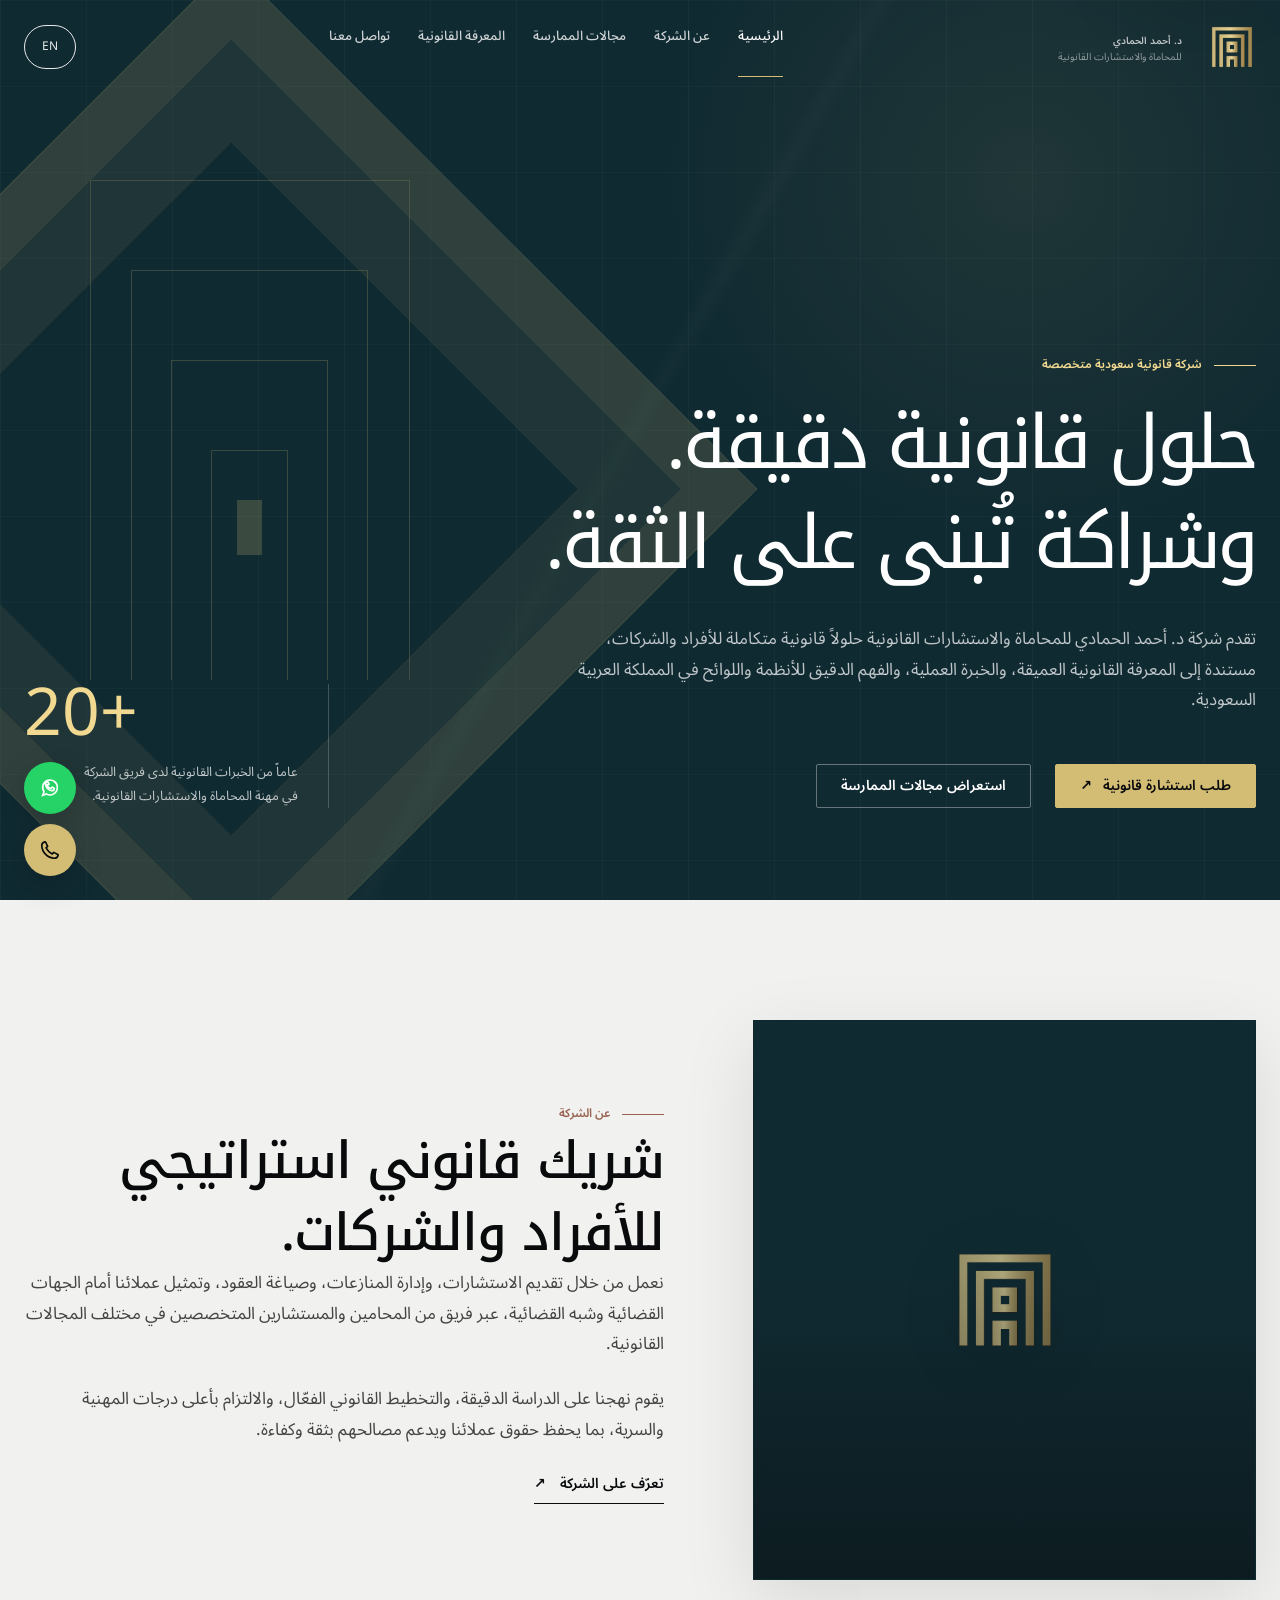
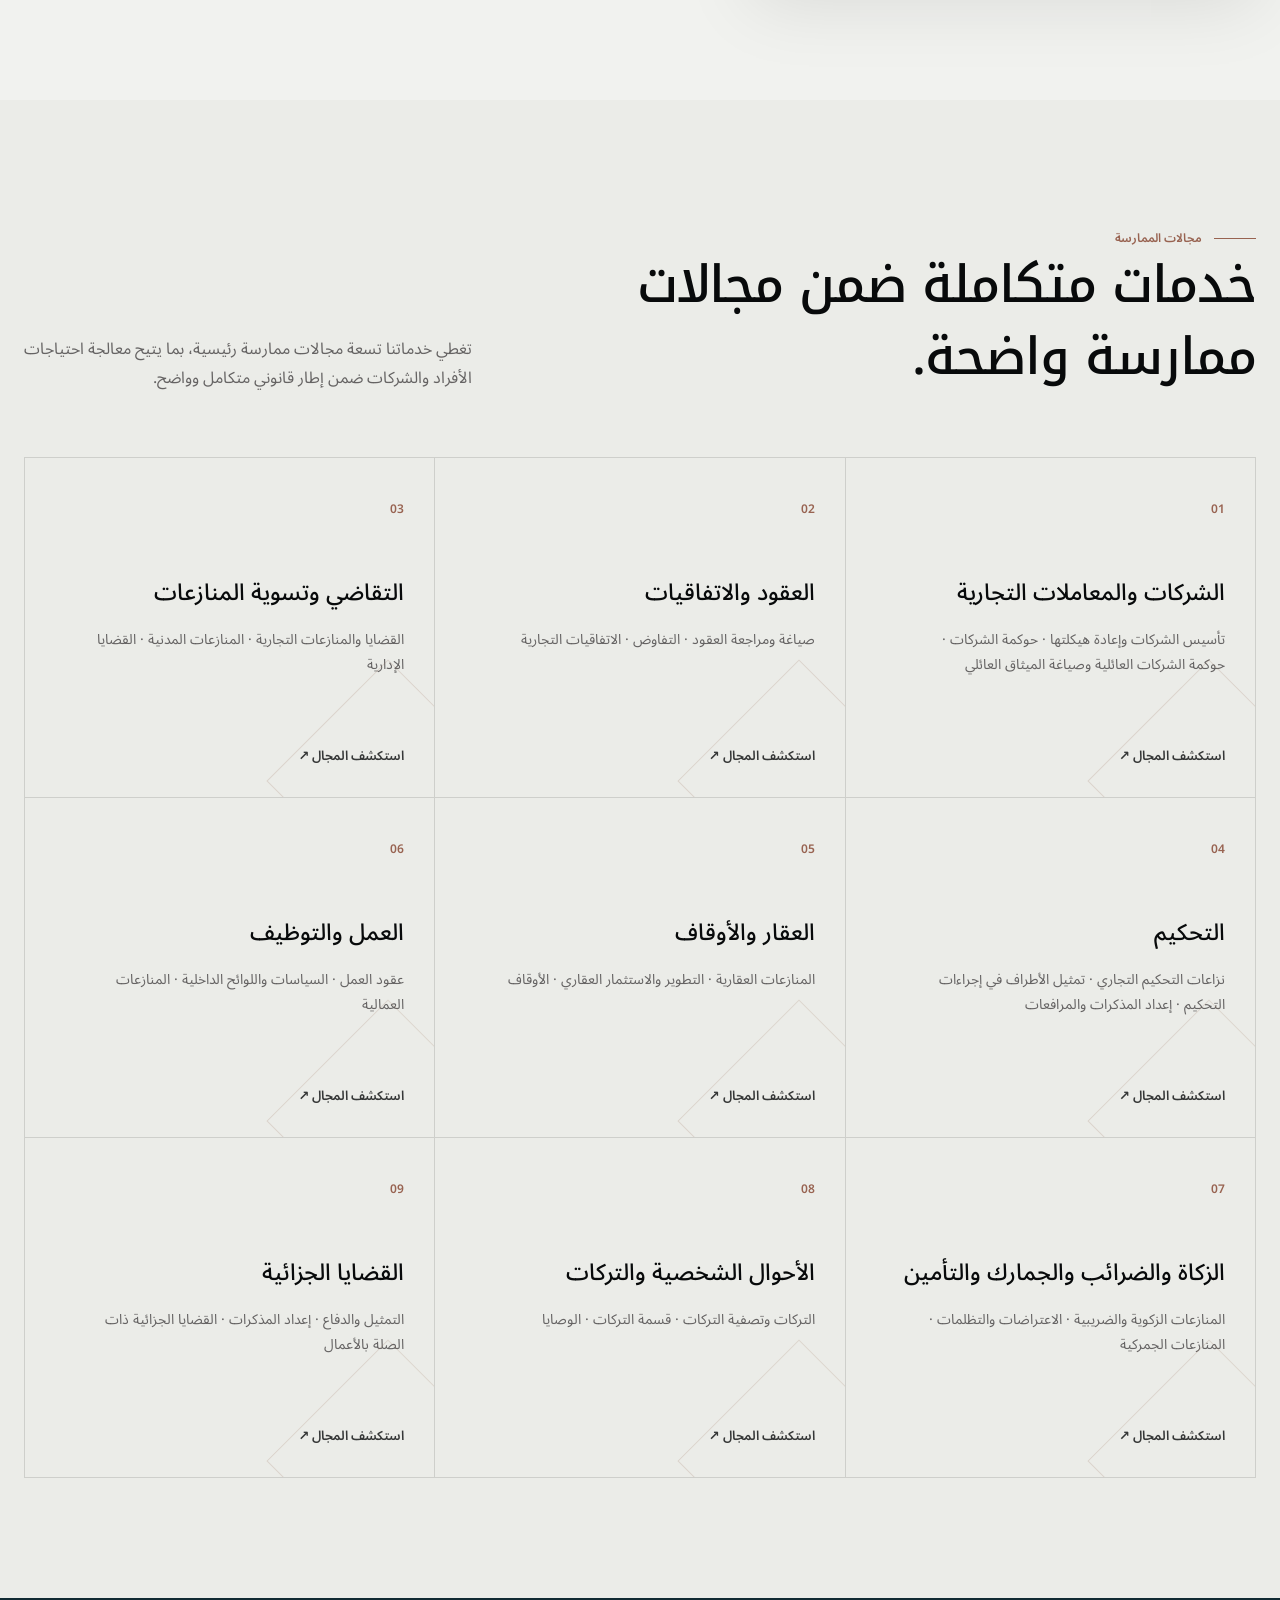
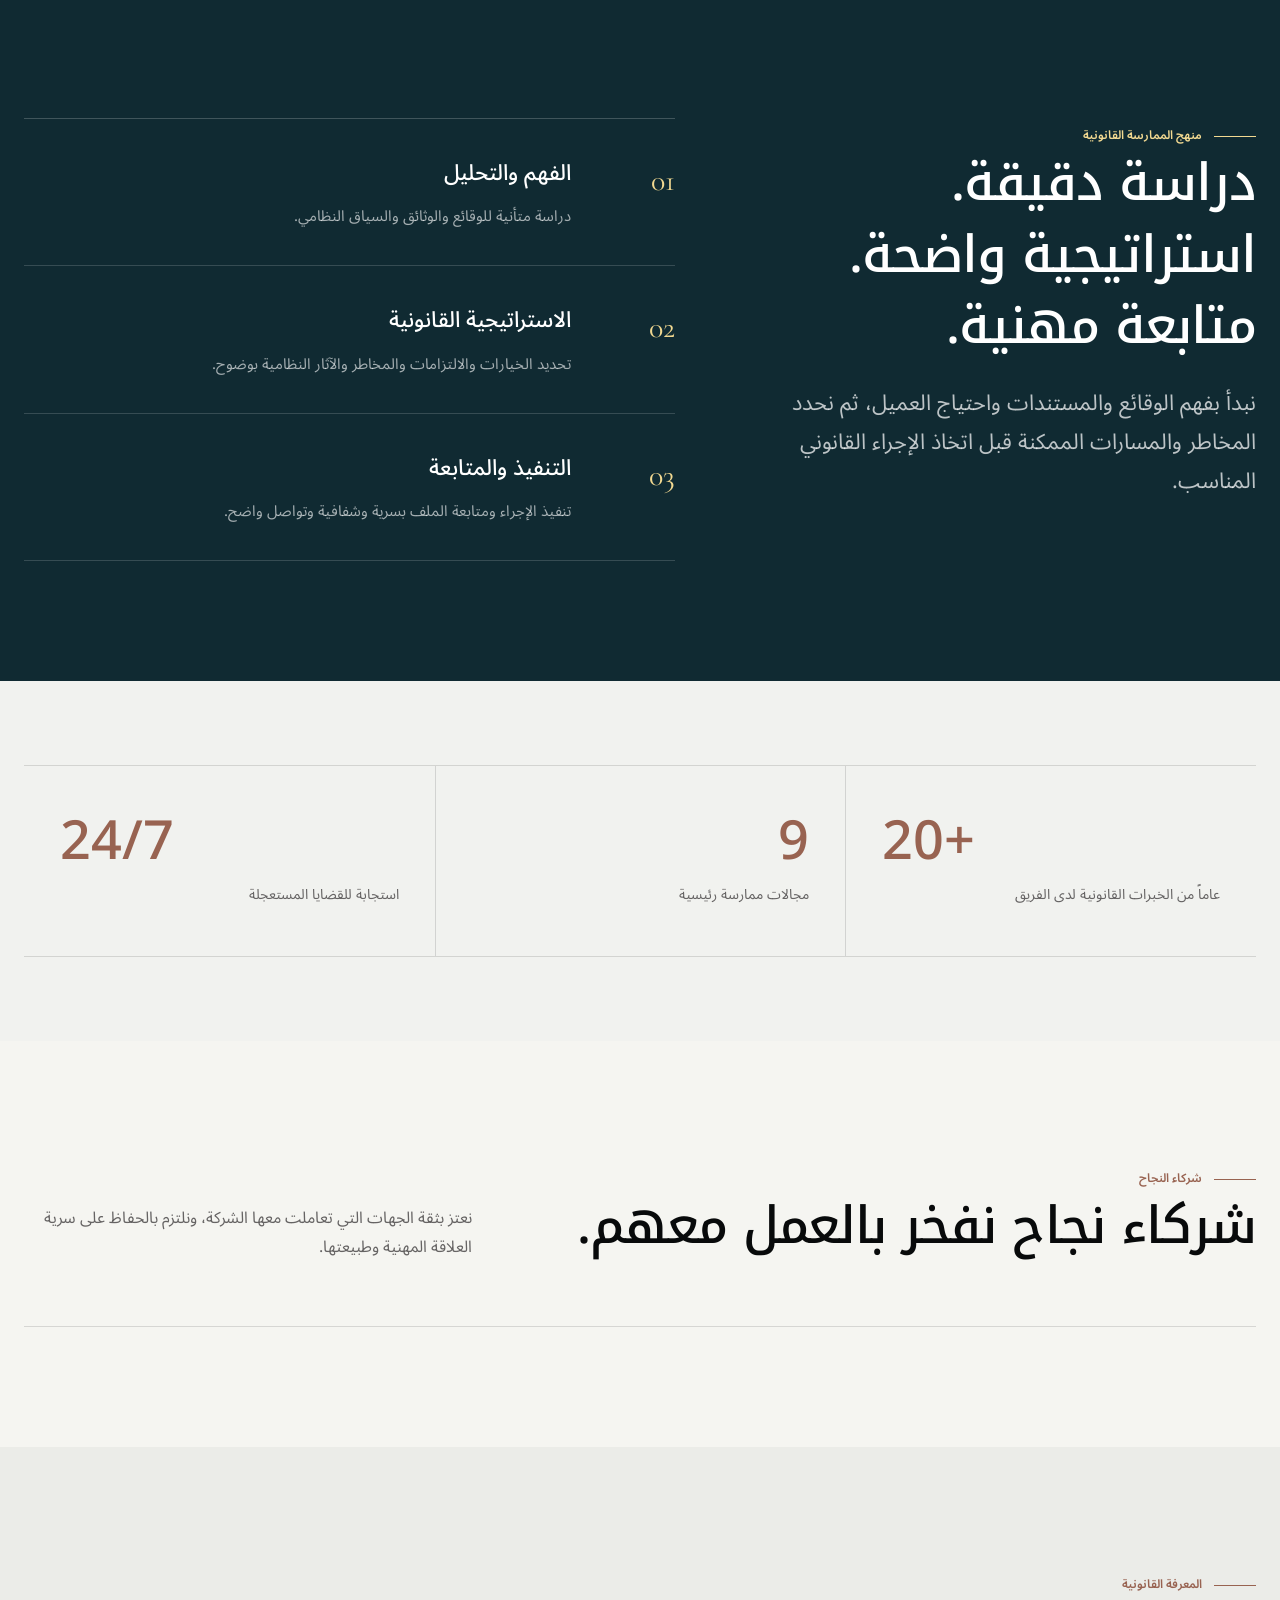
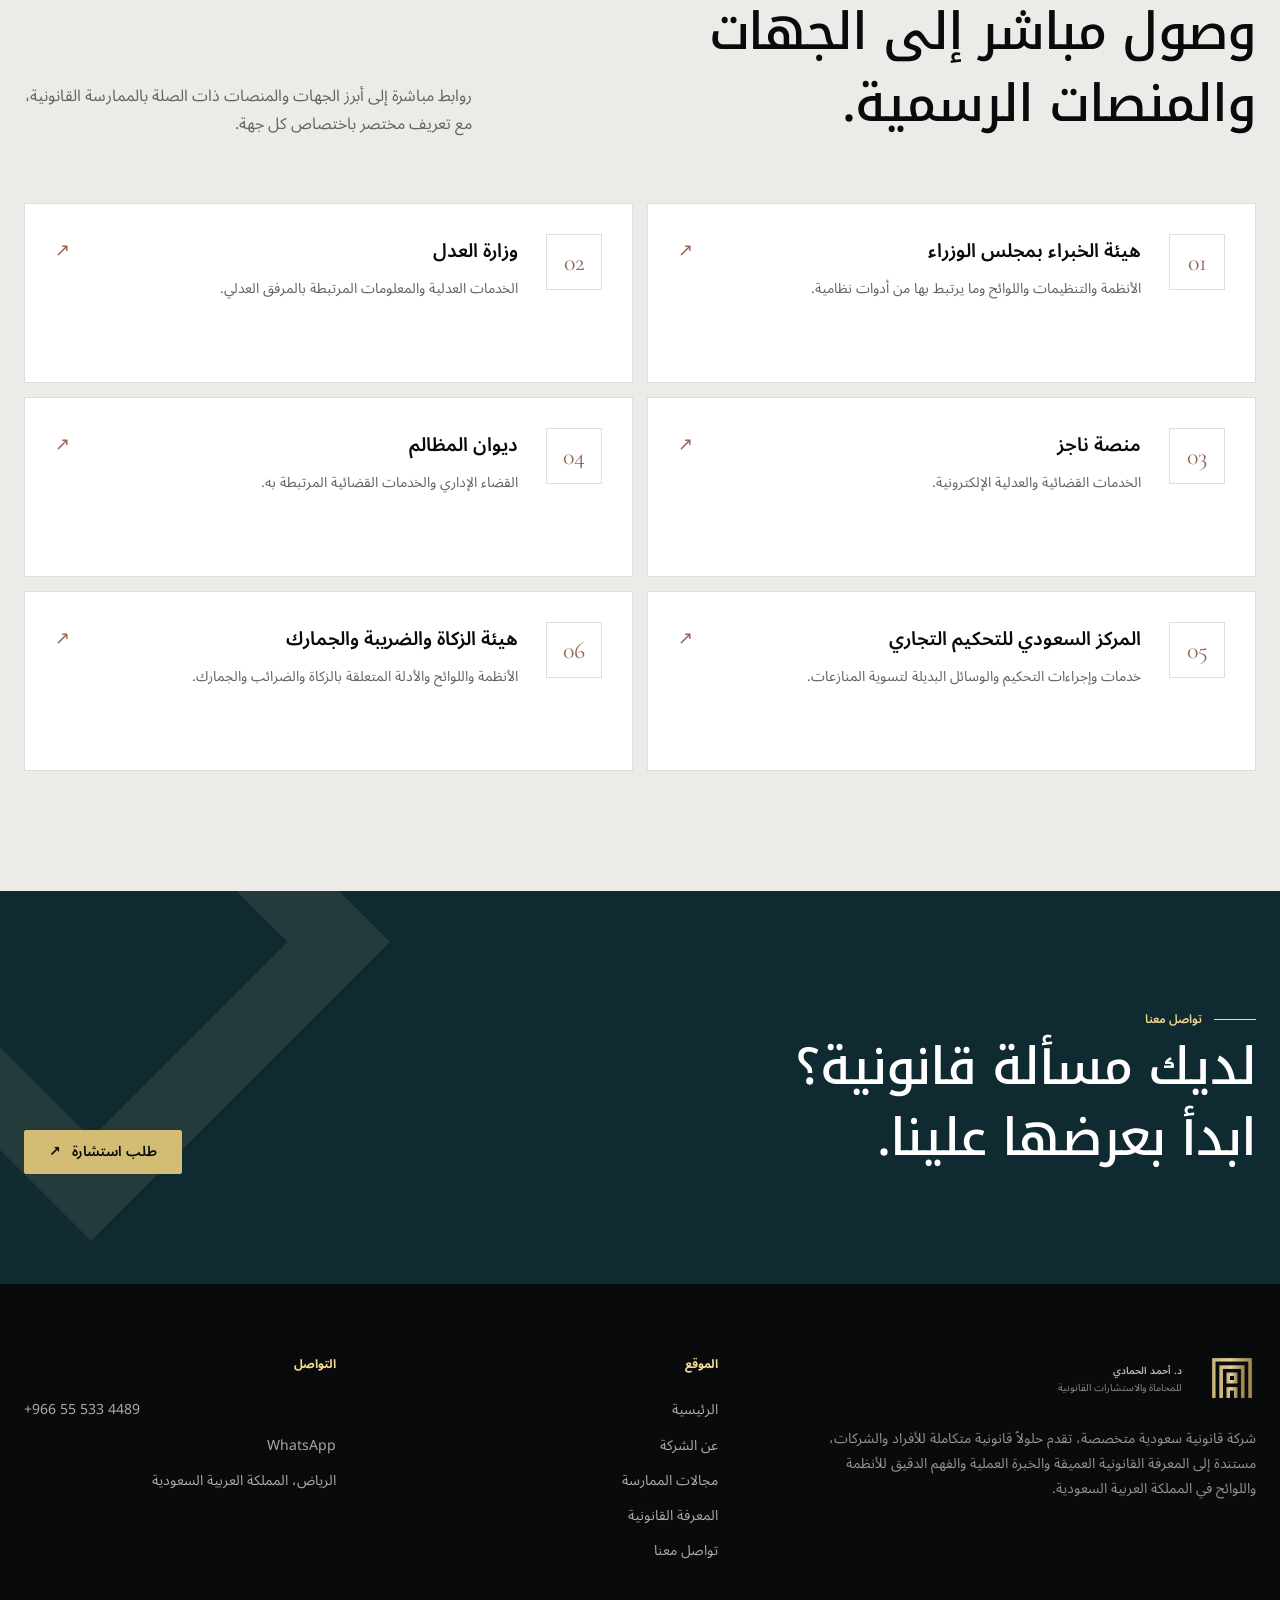
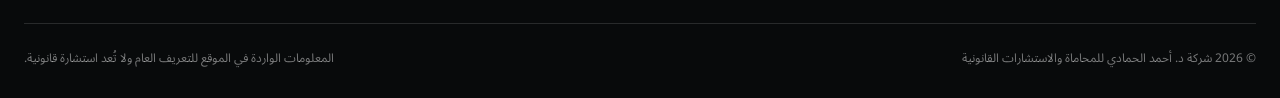
==== commit 92d16352: "Use published Al Hammadi media in index.html" ====
--- a/index.html
+++ b/index.html
@@ -48,47 +48,47 @@
 <section class="section wash"><div class="container">
   <div class="section-head reveal"><div><span class="eyebrow"><span class="lang-ar">مجالات الممارسة</span><span class="lang-en">Practice areas</span></span><h2 class="title-lg"><span class="lang-ar">خدمات متكاملة ضمن مجالات ممارسة واضحة.</span><span class="lang-en">Integrated services, organised into clear practice areas.</span></h2></div><p><span class="lang-ar">تغطي خدماتنا تسعة مجالات ممارسة رئيسية، بما يتيح معالجة احتياجات الأفراد والشركات ضمن إطار قانوني متكامل وواضح.</span><span class="lang-en">Our services span nine core practice areas, allowing individual and corporate matters to be handled within a clear, integrated legal framework.</span></p></div>
   <div class="practices-grid"><a href="practice-areas.html#p-01" class="practice-card reveal">
-          <span class="practice-top"><span class="practice-no">01</span><img class="practice-icon" src="assets/source-images/small-services.svg" alt="" loading="lazy"></span>
+          <span class="practice-top"><span class="practice-no">01</span><img class="practice-icon" src="https://alhammadifirm.com/wp-content/uploads/2026/04/small-services.svg" alt="" loading="lazy"></span>
           <h3><span class="lang-ar">الشركات والمعاملات التجارية</span><span class="lang-en">Corporate & Commercial</span></h3>
           <p><span class="lang-ar">تأسيس الشركات وإعادة هيكلتها · حوكمة الشركات · حوكمة الشركات العائلية وصياغة الميثاق العائلي</span><span class="lang-en">Company formation & restructuring · Corporate governance · Family business governance & family charters</span></p>
           <span class="practice-link"><span class="lang-ar">استكشف المجال ↗</span><span class="lang-en">Explore ↗</span></span>
         </a><a href="practice-areas.html#p-02" class="practice-card reveal">
-          <span class="practice-top"><span class="practice-no">02</span><img class="practice-icon" src="assets/source-images/contracts.svg" alt="" loading="lazy"></span>
+          <span class="practice-top"><span class="practice-no">02</span><img class="practice-icon" src="https://alhammadifirm.com/wp-content/uploads/2026/04/contracts.svg" alt="" loading="lazy"></span>
           <h3><span class="lang-ar">العقود والاتفاقيات</span><span class="lang-en">Contracts & Agreements</span></h3>
           <p><span class="lang-ar">صياغة ومراجعة العقود · التفاوض · الاتفاقيات التجارية</span><span class="lang-en">Contract drafting & review · Negotiation · Commercial agreements</span></p>
           <span class="practice-link"><span class="lang-ar">استكشف المجال ↗</span><span class="lang-en">Explore ↗</span></span>
         </a><a href="practice-areas.html#p-03" class="practice-card reveal">
-          <span class="practice-top"><span class="practice-no">03</span><img class="practice-icon" src="assets/source-images/commercial.svg" alt="" loading="lazy"></span>
+          <span class="practice-top"><span class="practice-no">03</span><img class="practice-icon" src="https://alhammadifirm.com/wp-content/uploads/2026/04/commercial.svg" alt="" loading="lazy"></span>
           <h3><span class="lang-ar">التقاضي وتسوية المنازعات</span><span class="lang-en">Litigation & Dispute Resolution</span></h3>
           <p><span class="lang-ar">القضايا والمنازعات التجارية · المنازعات المدنية · القضايا الإدارية</span><span class="lang-en">Commercial litigation & disputes · Civil disputes · Administrative cases</span></p>
           <span class="practice-link"><span class="lang-ar">استكشف المجال ↗</span><span class="lang-en">Explore ↗</span></span>
         </a><a href="practice-areas.html#p-04" class="practice-card reveal">
-          <span class="practice-top"><span class="practice-no">04</span><img class="practice-icon" src="assets/source-images/insurance-1.svg" alt="" loading="lazy"></span>
+          <span class="practice-top"><span class="practice-no">04</span><img class="practice-icon" src="https://alhammadifirm.com/wp-content/uploads/2026/04/insurance-1.svg" alt="" loading="lazy"></span>
           <h3><span class="lang-ar">التحكيم</span><span class="lang-en">Arbitration</span></h3>
           <p><span class="lang-ar">نزاعات التحكيم التجاري · تمثيل الأطراف في إجراءات التحكيم · إعداد المذكرات والمرافعات</span><span class="lang-en">Commercial arbitration disputes · Representation in arbitration proceedings · Written submissions & pleadings</span></p>
           <span class="practice-link"><span class="lang-ar">استكشف المجال ↗</span><span class="lang-en">Explore ↗</span></span>
         </a><a href="practice-areas.html#p-05" class="practice-card reveal">
-          <span class="practice-top"><span class="practice-no">05</span><img class="practice-icon" src="assets/source-images/court.svg" alt="" loading="lazy"></span>
+          <span class="practice-top"><span class="practice-no">05</span><img class="practice-icon" src="https://alhammadifirm.com/wp-content/uploads/2026/04/court.svg" alt="" loading="lazy"></span>
           <h3><span class="lang-ar">العقار والأوقاف</span><span class="lang-en">Real Estate & Awqaf</span></h3>
           <p><span class="lang-ar">المنازعات العقارية · التطوير والاستثمار العقاري · الأوقاف</span><span class="lang-en">Real estate disputes · Real estate development & investment · Awqaf</span></p>
           <span class="practice-link"><span class="lang-ar">استكشف المجال ↗</span><span class="lang-en">Explore ↗</span></span>
         </a><a href="practice-areas.html#p-06" class="practice-card reveal">
-          <span class="practice-top"><span class="practice-no">06</span><img class="practice-icon" src="assets/source-images/group-profile.svg" alt="" loading="lazy"></span>
+          <span class="practice-top"><span class="practice-no">06</span><img class="practice-icon" src="https://alhammadifirm.com/wp-content/uploads/2026/04/group-profile.svg" alt="" loading="lazy"></span>
           <h3><span class="lang-ar">العمل والتوظيف</span><span class="lang-en">Employment & Labour</span></h3>
           <p><span class="lang-ar">عقود العمل · السياسات واللوائح الداخلية · المنازعات العمالية</span><span class="lang-en">Employment contracts · Internal policies & regulations · Labour disputes</span></p>
           <span class="practice-link"><span class="lang-ar">استكشف المجال ↗</span><span class="lang-en">Explore ↗</span></span>
         </a><a href="practice-areas.html#p-07" class="practice-card reveal">
-          <span class="practice-top"><span class="practice-no">07</span><img class="practice-icon" src="assets/source-images/customs.svg" alt="" loading="lazy"></span>
+          <span class="practice-top"><span class="practice-no">07</span><img class="practice-icon" src="https://alhammadifirm.com/wp-content/uploads/2026/04/customs.svg" alt="" loading="lazy"></span>
           <h3><span class="lang-ar">الزكاة والضرائب والجمارك والتأمين</span><span class="lang-en">Zakat, Tax, Customs & Insurance</span></h3>
           <p><span class="lang-ar">المنازعات الزكوية والضريبية · الاعتراضات والتظلمات · المنازعات الجمركية</span><span class="lang-en">Zakat & tax disputes · Objections & appeals · Customs disputes</span></p>
           <span class="practice-link"><span class="lang-ar">استكشف المجال ↗</span><span class="lang-en">Explore ↗</span></span>
         </a><a href="practice-areas.html#p-08" class="practice-card reveal">
-          <span class="practice-top"><span class="practice-no">08</span><img class="practice-icon" src="assets/source-images/profile.svg" alt="" loading="lazy"></span>
+          <span class="practice-top"><span class="practice-no">08</span><img class="practice-icon" src="https://alhammadifirm.com/wp-content/uploads/2026/04/profile.svg" alt="" loading="lazy"></span>
           <h3><span class="lang-ar">الأحوال الشخصية والتركات</span><span class="lang-en">Personal Status & Estates</span></h3>
           <p><span class="lang-ar">التركات وتصفية التركات · قسمة التركات · الوصايا</span><span class="lang-en">Estates & estate administration · Estate division · Wills</span></p>
           <span class="practice-link"><span class="lang-ar">استكشف المجال ↗</span><span class="lang-en">Explore ↗</span></span>
         </a><a href="practice-areas.html#p-09" class="practice-card reveal">
-          <span class="practice-top"><span class="practice-no">09</span><img class="practice-icon" src="assets/source-images/case-2.svg" alt="" loading="lazy"></span>
+          <span class="practice-top"><span class="practice-no">09</span><img class="practice-icon" src="https://alhammadifirm.com/wp-content/uploads/2026/04/case-2.svg" alt="" loading="lazy"></span>
           <h3><span class="lang-ar">القضايا الجزائية</span><span class="lang-en">Criminal Matters</span></h3>
           <p><span class="lang-ar">التمثيل والدفاع · إعداد المذكرات · القضايا الجزائية ذات الصلة بالأعمال</span><span class="lang-en">Representation & defence · Written submissions · Business-related criminal matters</span></p>
           <span class="practice-link"><span class="lang-ar">استكشف المجال ↗</span><span class="lang-en">Explore ↗</span></span>
@@ -110,7 +110,7 @@
   <div class="metric"><strong dir="ltr">24/7</strong><span><span class="lang-ar">استجابة للقضايا المستعجلة</span><span class="lang-en">Around-the-clock urgent-matter response</span></span></div>
 </div></section>
 
-<section class="section partner-section"><div class="container"><div class="section-head reveal"><div><span class="eyebrow"><span class="lang-ar">شركاء النجاح</span><span class="lang-en">Success partners</span></span><h2 class="title-lg"><span class="lang-ar">شركاء نجاح نفخر بالعمل معهم.</span><span class="lang-en">Selected organisations presented among the firm’s success partners.</span></h2></div><p><span class="lang-ar">نعتز بثقة الجهات التي تعاملت معها الشركة، ونلتزم بالحفاظ على سرية العلاقة المهنية وطبيعتها.</span><span class="lang-en">We value the trust of organisations the firm has worked with while respecting the confidentiality and nature of every professional relationship.</span></p></div><div class="partners-grid"><div class="partner-logo reveal"><img src="assets/source-images/tourism.png" alt="وزارة السياحة" loading="lazy"><span><span class="lang-ar">وزارة السياحة</span><span class="lang-en">Ministry of Tourism</span></span></div><div class="partner-logo reveal"><img src="assets/source-images/commerce.png" alt="وزارة التجارة" loading="lazy"><span><span class="lang-ar">وزارة التجارة</span><span class="lang-en">Ministry of Commerce</span></span></div><div class="partner-logo reveal"><img src="assets/source-images/industry.png" alt="وزارة الصناعة والثروة المعدنية" loading="lazy"><span><span class="lang-ar">وزارة الصناعة والثروة المعدنية</span><span class="lang-en">Ministry of Industry and Mineral Resources</span></span></div><div class="partner-logo reveal"><img src="assets/source-images/sama.png" alt="البنك المركزي السعودي" loading="lazy"><span><span class="lang-ar">البنك المركزي السعودي</span><span class="lang-en">Saudi Central Bank</span></span></div><div class="partner-logo reveal"><img src="assets/source-images/aramco.png" alt="أرامكو السعودية" loading="lazy"><span><span class="lang-ar">أرامكو السعودية</span><span class="lang-en">Saudi Aramco</span></span></div></div></div></section>
+<section class="section partner-section"><div class="container"><div class="section-head reveal"><div><span class="eyebrow"><span class="lang-ar">شركاء النجاح</span><span class="lang-en">Success partners</span></span><h2 class="title-lg"><span class="lang-ar">شركاء نجاح نفخر بالعمل معهم.</span><span class="lang-en">Selected organisations presented among the firm’s success partners.</span></h2></div><p><span class="lang-ar">نعتز بثقة الجهات التي تعاملت معها الشركة، ونلتزم بالحفاظ على سرية العلاقة المهنية وطبيعتها.</span><span class="lang-en">We value the trust of organisations the firm has worked with while respecting the confidentiality and nature of every professional relationship.</span></p></div><div class="partners-grid"><div class="partner-logo reveal"><img src="https://alhammadifirm.com/wp-content/uploads/2026/07/-1-2.png" alt="وزارة السياحة" loading="lazy"><span><span class="lang-ar">وزارة السياحة</span><span class="lang-en">Ministry of Tourism</span></span></div><div class="partner-logo reveal"><img src="https://alhammadifirm.com/wp-content/uploads/2026/07/--1-1.png" alt="وزارة التجارة" loading="lazy"><span><span class="lang-ar">وزارة التجارة</span><span class="lang-en">Ministry of Commerce</span></span></div><div class="partner-logo reveal"><img src="https://alhammadifirm.com/wp-content/uploads/2026/07/-1-1.png" alt="وزارة الصناعة والثروة المعدنية" loading="lazy"><span><span class="lang-ar">وزارة الصناعة والثروة المعدنية</span><span class="lang-en">Ministry of Industry and Mineral Resources</span></span></div><div class="partner-logo reveal"><img src="https://alhammadifirm.com/wp-content/uploads/2026/07/-.png" alt="البنك المركزي السعودي" loading="lazy"><span><span class="lang-ar">البنك المركزي السعودي</span><span class="lang-en">Saudi Central Bank</span></span></div><div class="partner-logo reveal"><img src="https://alhammadifirm.com/wp-content/uploads/2026/07/.png" alt="أرامكو السعودية" loading="lazy"><span><span class="lang-ar">أرامكو السعودية</span><span class="lang-en">Saudi Aramco</span></span></div></div></div></section>
 
 <section class="section wash"><div class="container"><div class="section-head reveal"><div><span class="eyebrow"><span class="lang-ar">المعرفة القانونية</span><span class="lang-en">Legal knowledge</span></span><h2 class="title-lg"><span class="lang-ar">وصول مباشر إلى الجهات والمنصات الرسمية.</span><span class="lang-en">Direct access to official legal institutions and platforms.</span></h2></div><p><span class="lang-ar">روابط مباشرة إلى أبرز الجهات والمنصات ذات الصلة بالممارسة القانونية، مع تعريف مختصر باختصاص كل جهة.</span><span class="lang-en">Direct links to key institutions and platforms relevant to legal practice, with a concise description of each.</span></p></div><div class="ecosystem-grid"><a class="eco-card reveal" href="https://www.boe.gov.sa/" target="_blank" rel="noopener"><div class="eco-icon">01</div><div><h3><span class="lang-ar">هيئة الخبراء بمجلس الوزراء</span><span class="lang-en">Bureau of Experts at the Council of Ministers</span></h3><p><span class="lang-ar">الأنظمة والتنظيمات واللوائح وما يرتبط بها من أدوات نظامية.</span><span class="lang-en">Saudi laws, regulations and related legal instruments.</span></p></div><span class="out">↗</span></a><a class="eco-card reveal" href="https://www.moj.gov.sa/" target="_blank" rel="noopener"><div class="eco-icon">02</div><div><h3><span class="lang-ar">وزارة العدل</span><span class="lang-en">Ministry of Justice</span></h3><p><span class="lang-ar">الخدمات العدلية والمعلومات المرتبطة بالمرفق العدلي.</span><span class="lang-en">Justice services and information related to the judicial system.</span></p></div><span class="out">↗</span></a><a class="eco-card reveal" href="https://najiz.sa/" target="_blank" rel="noopener"><div class="eco-icon">03</div><div><h3><span class="lang-ar">منصة ناجز</span><span class="lang-en">Najiz</span></h3><p><span class="lang-ar">الخدمات القضائية والعدلية الإلكترونية.</span><span class="lang-en">Digital judicial and justice services.</span></p></div><span class="out">↗</span></a><a class="eco-card reveal" href="https://www.bog.gov.sa/" target="_blank" rel="noopener"><div class="eco-icon">04</div><div><h3><span class="lang-ar">ديوان المظالم</span><span class="lang-en">Board of Grievances</span></h3><p><span class="lang-ar">القضاء الإداري والخدمات القضائية المرتبطة به.</span><span class="lang-en">Administrative judiciary and related judicial services.</span></p></div><span class="out">↗</span></a><a class="eco-card reveal" href="https://sadr.org/" target="_blank" rel="noopener"><div class="eco-icon">05</div><div><h3><span class="lang-ar">المركز السعودي للتحكيم التجاري</span><span class="lang-en">Saudi Center for Commercial Arbitration</span></h3><p><span class="lang-ar">خدمات وإجراءات التحكيم والوسائل البديلة لتسوية المنازعات.</span><span class="lang-en">Arbitration services and alternative dispute resolution procedures.</span></p></div><span class="out">↗</span></a><a class="eco-card reveal" href="https://zatca.gov.sa/" target="_blank" rel="noopener"><div class="eco-icon">06</div><div><h3><span class="lang-ar">هيئة الزكاة والضريبة والجمارك</span><span class="lang-en">ZATCA</span></h3><p><span class="lang-ar">الأنظمة واللوائح والأدلة المتعلقة بالزكاة والضرائب والجمارك.</span><span class="lang-en">Rules, regulations and guides for zakat, tax and customs.</span></p></div><span class="out">↗</span></a></div></div></section>
 
--- a/assets/styles.css
+++ b/assets/styles.css
@@ -130,8 +130,8 @@
 }
 .header-inner { min-height: 94px; display: flex; align-items: center; justify-content: space-between; gap: 26px; }
 .brand { display: flex; align-items: center; gap: 12px; min-width: 220px; }
-.brand img { width: 48px; height: 48px; }
-.brand-copy { line-height: 1.25; }
+.brand img { width: 48px; height: 48px; transform: scale(1.9); transform-origin: center; }
+.brand-copy { line-height: 1.25; margin-inline-start: 14px; }
 .brand-copy strong { display: block; font-size: 13px; font-weight: 600; }
 .brand-copy span { display: block; font-size: 10px; opacity: .72; margin-top: 4px; }
 .nav { display: flex; align-items: center; gap: 28px; font-size: 13px; font-weight: 500; }
@@ -361,7 +361,7 @@
   .header-inner { min-height:78px; }
   .brand { min-width:0; }
   .brand img { width:42px; height:42px; }
-  .brand-copy { display:none; }
+  .brand-copy { display:none; margin-inline-start:0; }
   .hero { padding-top:100px; min-height:720px; }
   .hero-inner { padding-bottom:55px; }
   .hero-bottom { gap:12px; }
@@ -539,3 +539,31 @@
   .floating-actions { bottom:max(24px, env(safe-area-inset-bottom)); }
   @media (max-width:680px) { .floating-actions { bottom:max(14px, env(safe-area-inset-bottom)); } }
 }
+
+/* v3 responsive and content-media audit */
+img { height:auto; }
+.practice-icon, .practice-detail-head img { width:42px; height:42px; object-fit:contain; filter:grayscale(1) sepia(.15); opacity:.82; }
+.practice-top { display:flex; align-items:center; justify-content:space-between; gap:18px; min-height:44px; }
+.practice-card:hover .practice-icon { filter:none; opacity:1; }
+.visual-panel { position:relative; min-height:560px; overflow:hidden; background:var(--night); }
+.visual-panel > img { width:100%; height:100%; position:absolute; inset:0; object-fit:cover; object-position:center; }
+.visual-panel::after { content:''; position:absolute; inset:0; background:linear-gradient(180deg, transparent 45%, rgba(8,10,11,.45)); pointer-events:none; }
+.visual-fallback { position:absolute; inset:0; display:none; align-items:center; justify-content:center; background:var(--night); }
+.visual-fallback img { width:min(42%,220px); filter:drop-shadow(0 12px 32px rgba(0,0,0,.22)); }
+.visual-panel.image-missing > img { display:none; }
+.visual-panel.image-missing .visual-fallback { display:flex; }
+@media (prefers-reduced-motion:reduce){
+  html{scroll-behavior:auto}
+  *,*::before,*::after{animation-duration:.01ms!important;transition-duration:.01ms!important;scroll-behavior:auto!important}
+  .reveal{opacity:1;transform:none}
+}
+@media (max-width:680px){
+  .site-header .brand{display:flex;flex:0 0 auto}
+  .site-header .brand img{width:40px;height:40px}
+  .header-inner{gap:12px}
+  .header-actions{margin-inline-start:auto}
+  .visual-panel{min-height:340px}
+  .practice-top{min-height:40px}
+  .practice-icon,.practice-detail-head img{width:36px;height:36px}
+}
+@media (max-width:390px){ .hero-side{padding-bottom:6px} }
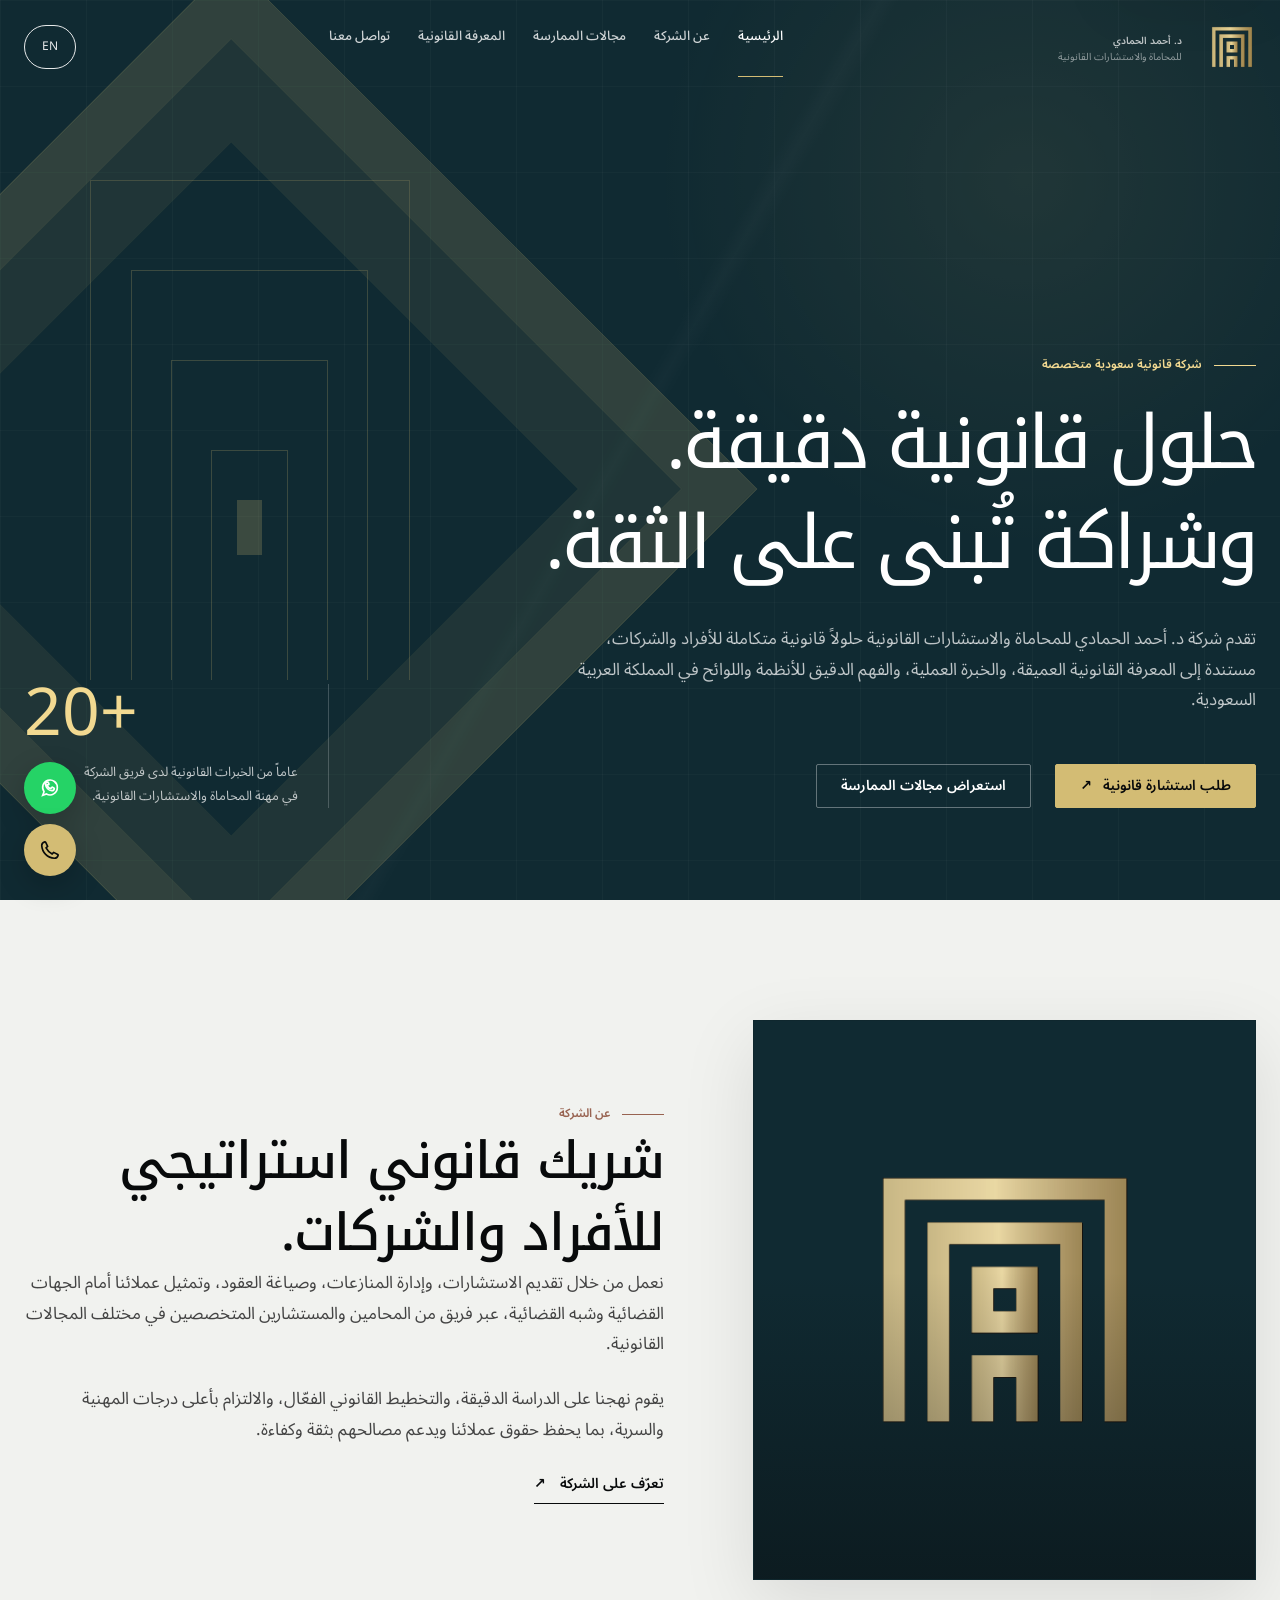
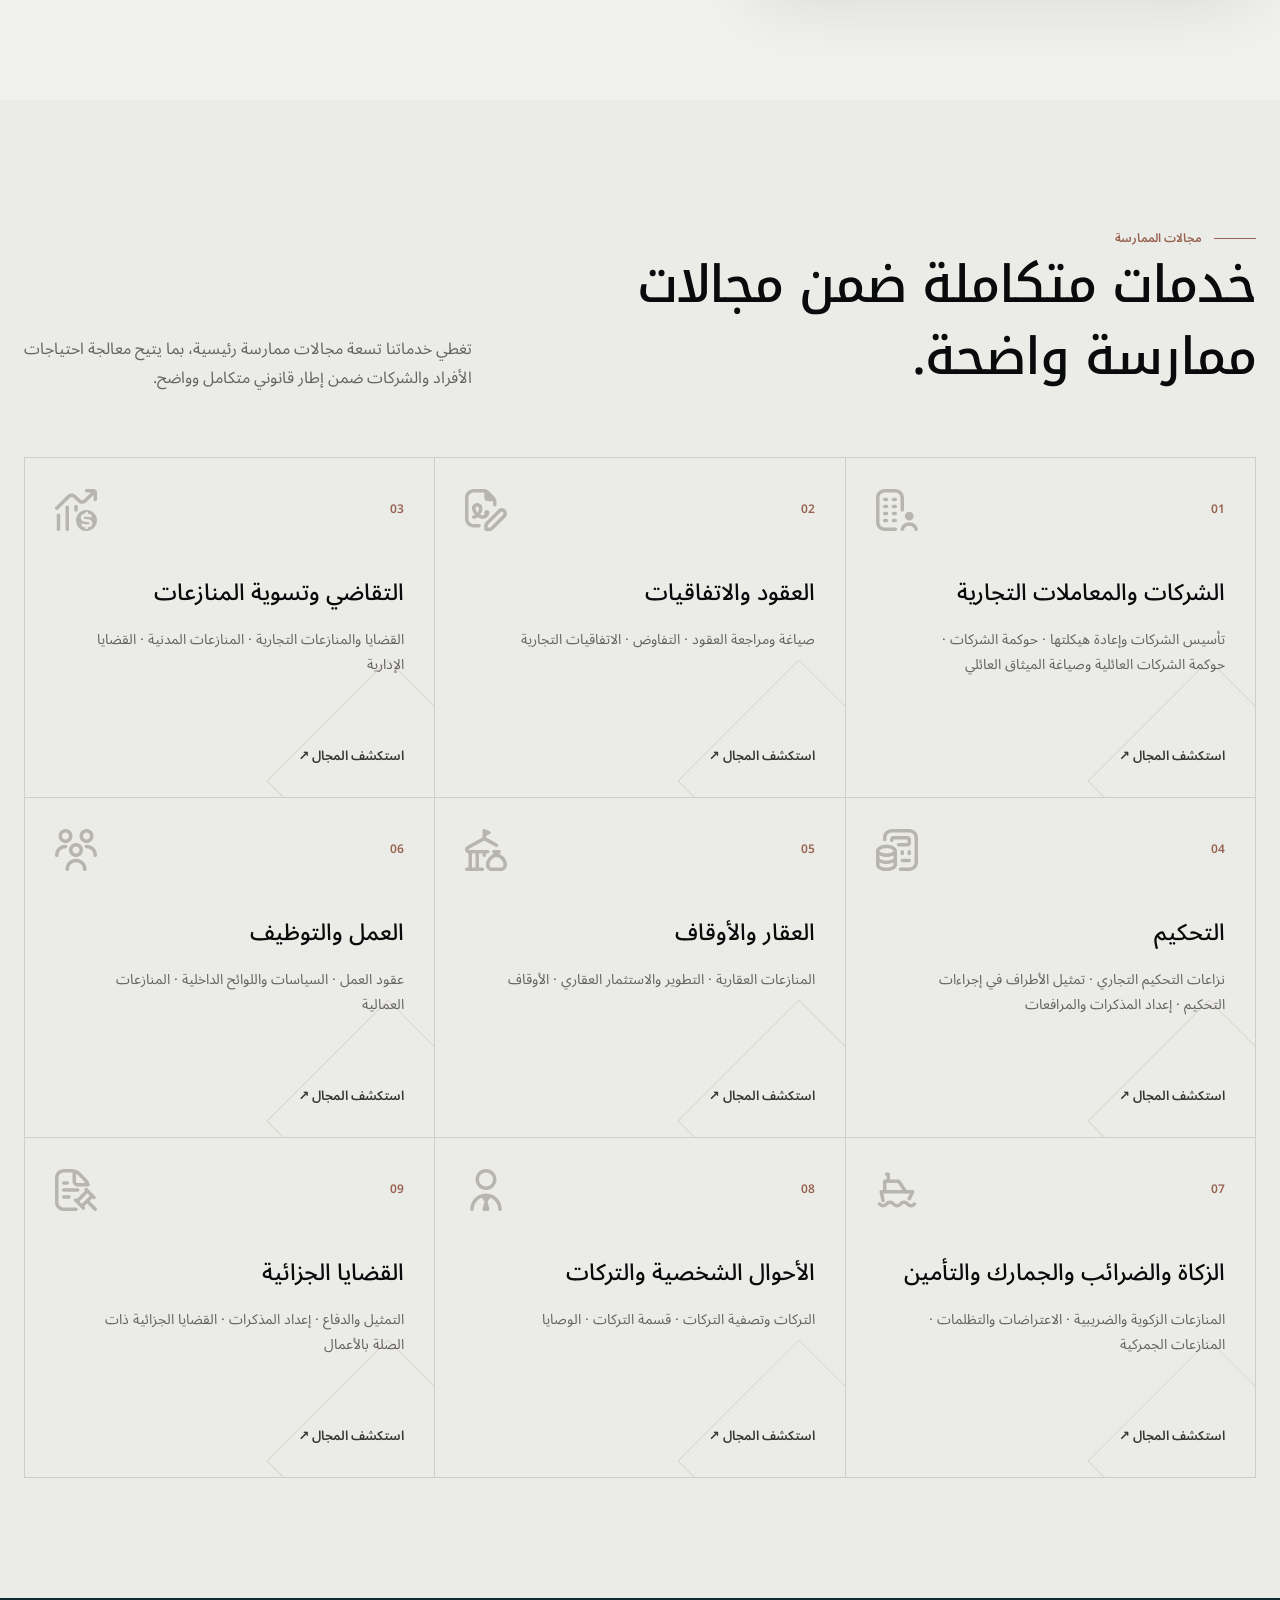
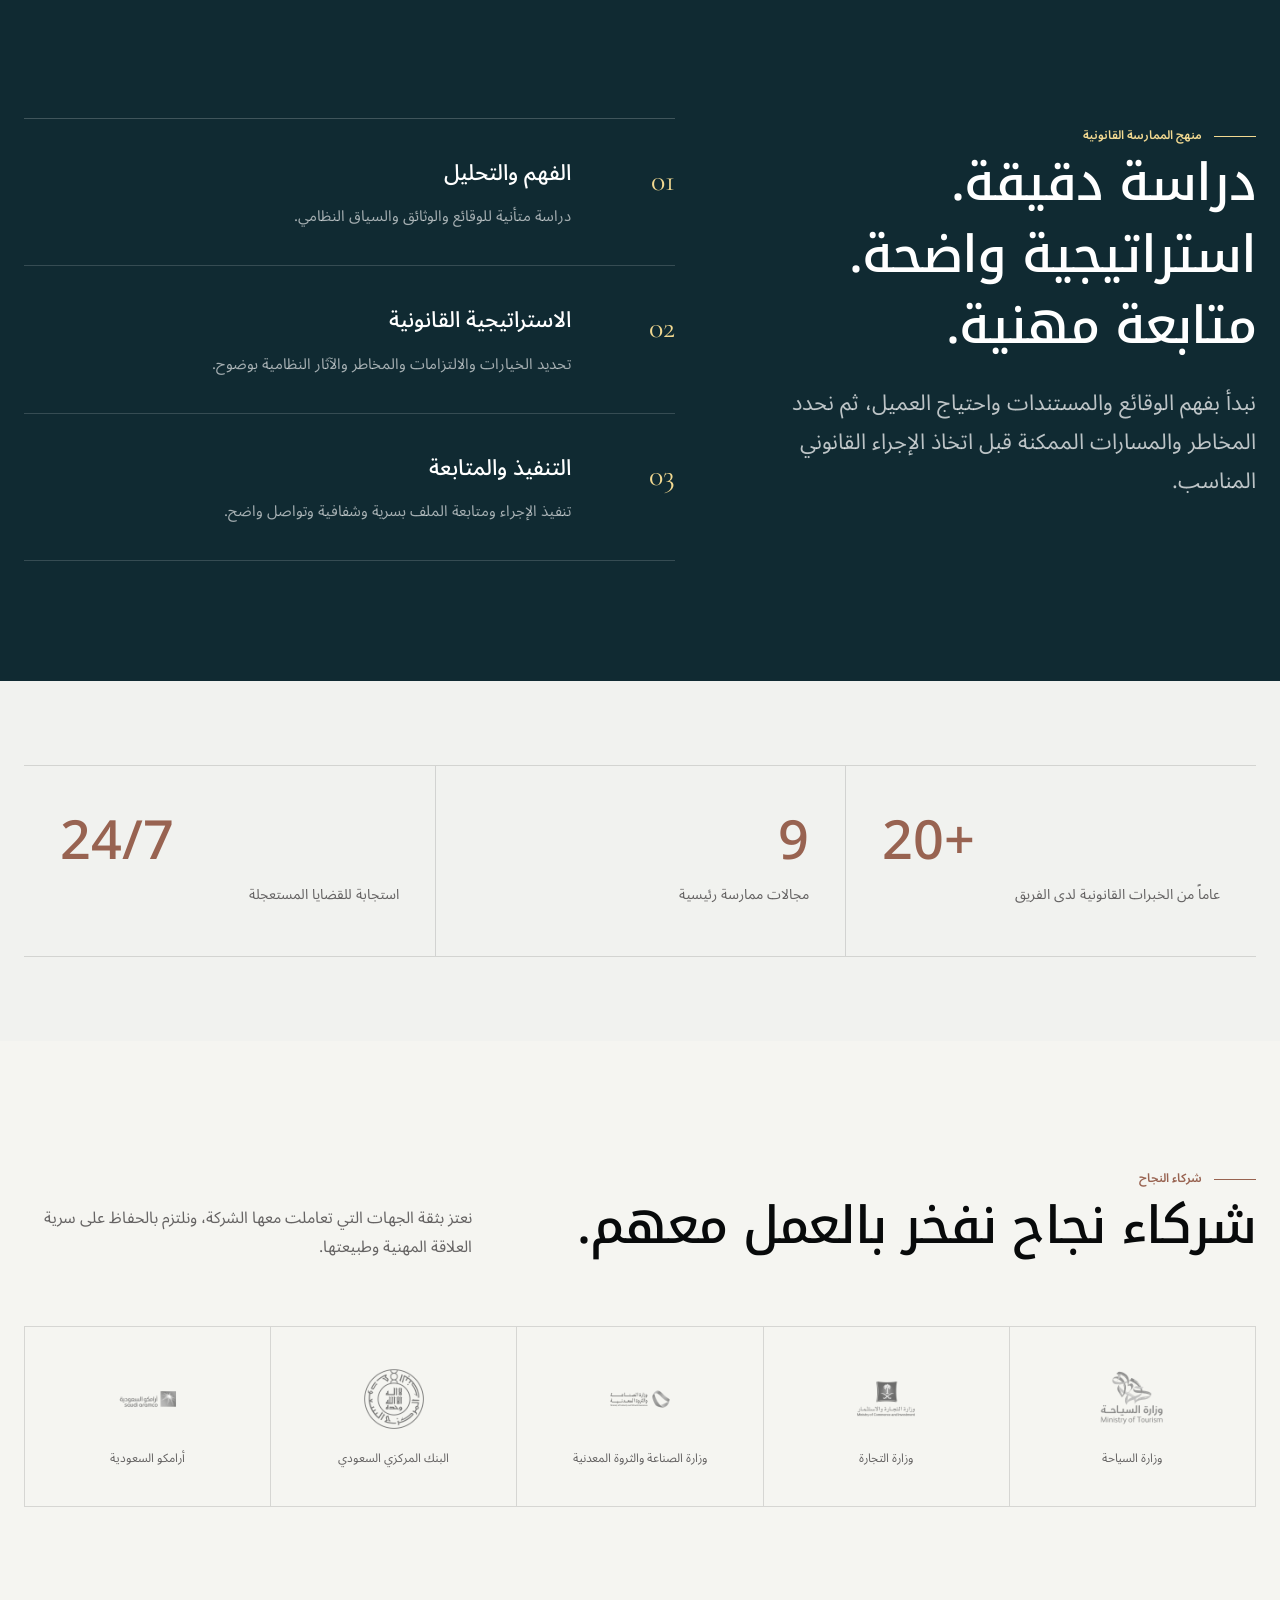
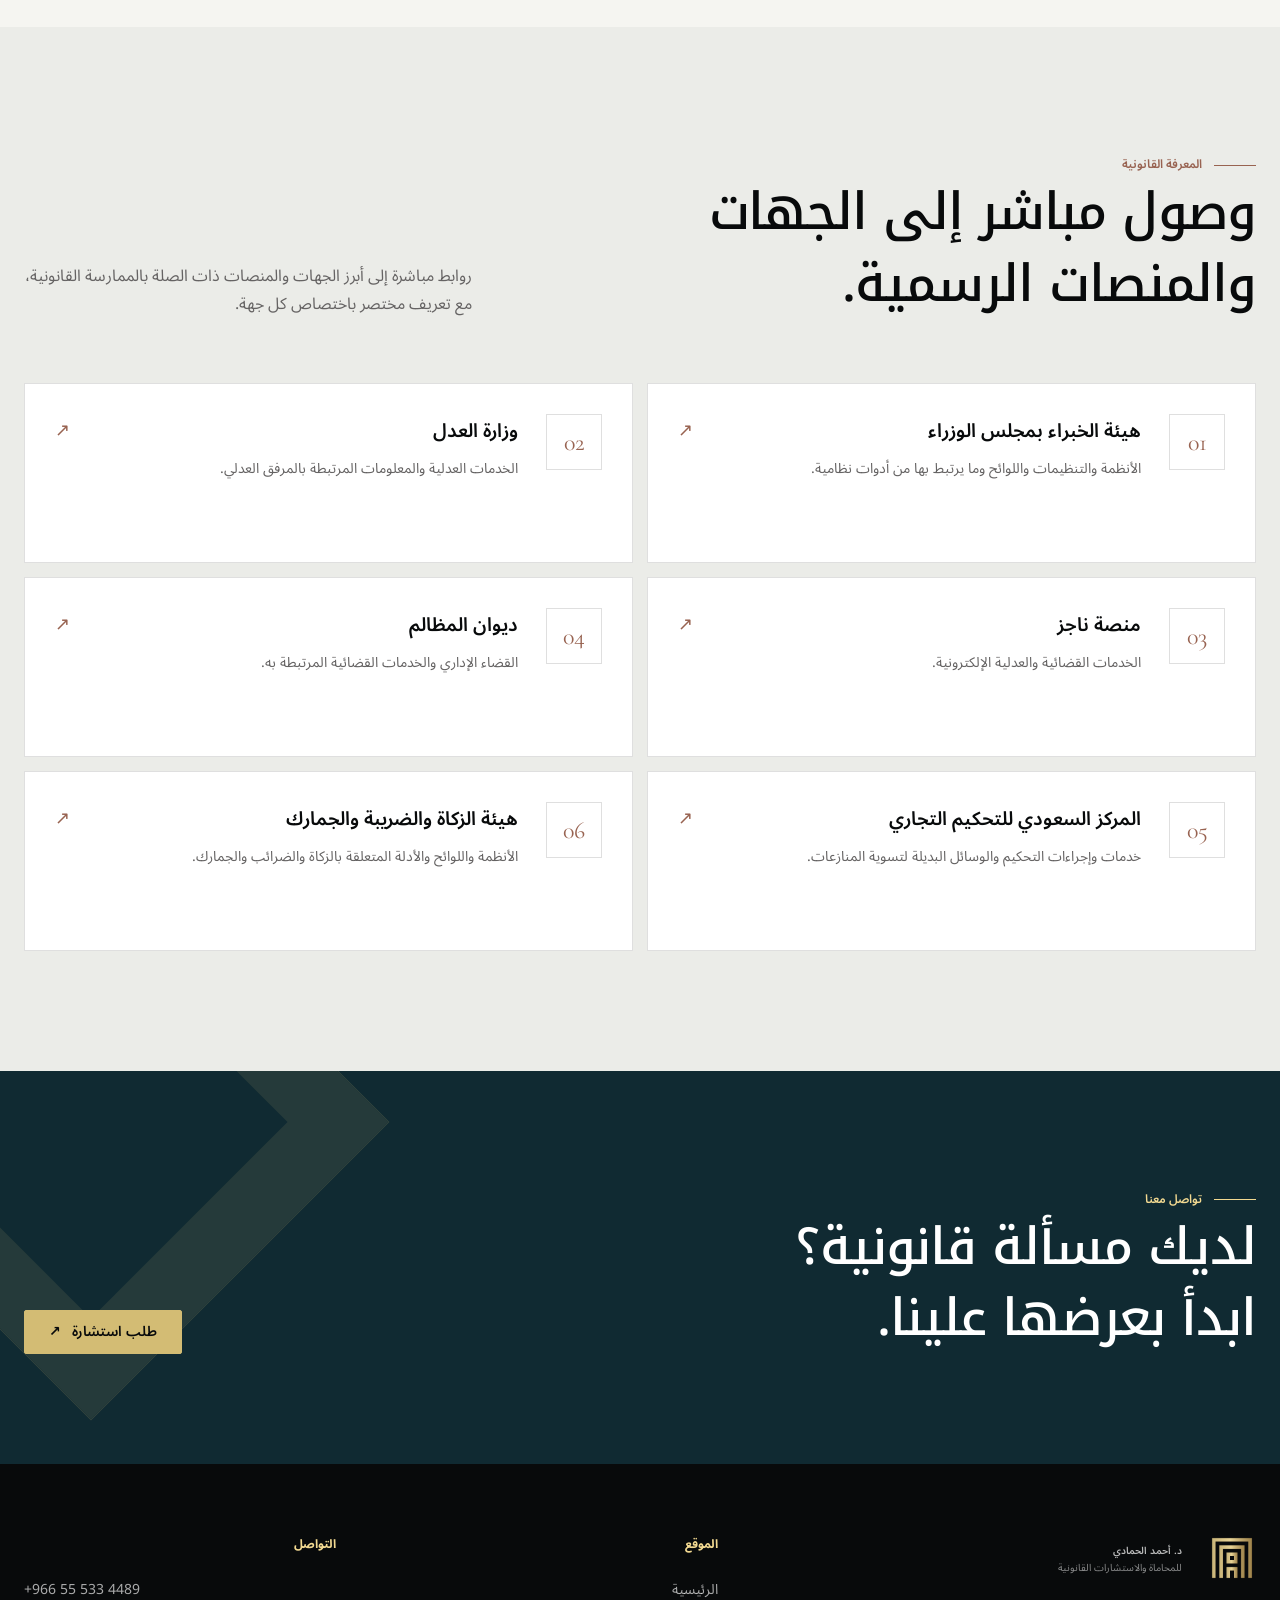
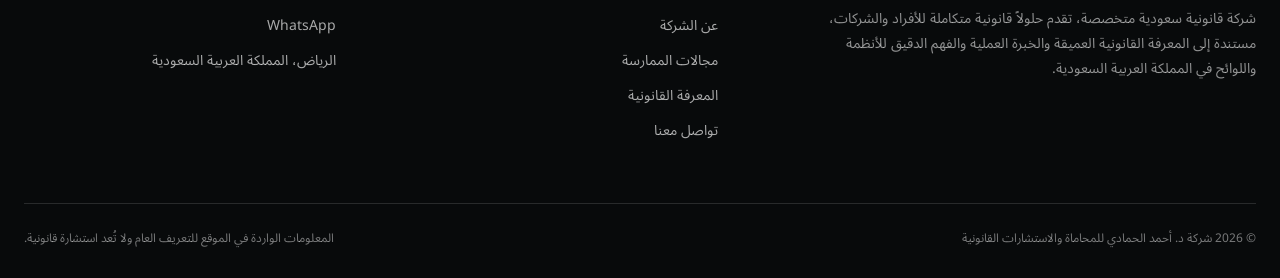
==== commit 5d853529: "Self-host published Al Hammadi media in index.html" ====
--- a/index.html
+++ b/index.html
@@ -41,54 +41,54 @@
 </section>
 
 <section class="section"><div class="container editorial-split">
-  <div class="visual-panel reveal" aria-hidden="true"><img src="https://alhammadifirm.com/wp-content/uploads/2023/08/-3.png" alt="" loading="lazy"><div class="visual-fallback"><img src="assets/logo.png" alt=""></div></div>
+  <div class="visual-panel reveal" aria-hidden="true"><img src="assets/logo.png" alt="" loading="lazy"><div class="visual-fallback"><img src="assets/logo.png" alt=""></div></div>
   <div class="copy reveal"><span class="eyebrow"><span class="lang-ar">عن الشركة</span><span class="lang-en">About the firm</span></span><h2 class="title-lg"><span class="lang-ar">شريك قانوني استراتيجي للأفراد والشركات.</span><span class="lang-en">A strategic legal partner for individuals and businesses.</span></h2><p class="lead"><span class="lang-ar">نعمل من خلال تقديم الاستشارات، وإدارة المنازعات، وصياغة العقود، وتمثيل عملائنا أمام الجهات القضائية وشبه القضائية، عبر فريق من المحامين والمستشارين المتخصصين في مختلف المجالات القانونية.</span><span class="lang-en">We work through legal advisory, dispute management, contract drafting and representation before judicial and quasi-judicial bodies, supported by lawyers and consultants across a broad range of legal disciplines.</span></p><p><span class="lang-ar">يقوم نهجنا على الدراسة الدقيقة، والتخطيط القانوني الفعّال، والالتزام بأعلى درجات المهنية والسرية، بما يحفظ حقوق عملائنا ويدعم مصالحهم بثقة وكفاءة.</span><span class="lang-en">Our approach is based on careful analysis, effective legal planning and a high standard of professionalism and confidentiality, protecting client rights and supporting their interests with confidence and efficiency.</span></p><a class="link-arrow" href="about.html"><span class="lang-ar">تعرّف على الشركة</span><span class="lang-en">About the firm</span> <span class="arrow">↗</span></a></div>
 </div></section>
 
 <section class="section wash"><div class="container">
   <div class="section-head reveal"><div><span class="eyebrow"><span class="lang-ar">مجالات الممارسة</span><span class="lang-en">Practice areas</span></span><h2 class="title-lg"><span class="lang-ar">خدمات متكاملة ضمن مجالات ممارسة واضحة.</span><span class="lang-en">Integrated services, organised into clear practice areas.</span></h2></div><p><span class="lang-ar">تغطي خدماتنا تسعة مجالات ممارسة رئيسية، بما يتيح معالجة احتياجات الأفراد والشركات ضمن إطار قانوني متكامل وواضح.</span><span class="lang-en">Our services span nine core practice areas, allowing individual and corporate matters to be handled within a clear, integrated legal framework.</span></p></div>
   <div class="practices-grid"><a href="practice-areas.html#p-01" class="practice-card reveal">
-          <span class="practice-top"><span class="practice-no">01</span><img class="practice-icon" src="https://alhammadifirm.com/wp-content/uploads/2026/04/small-services.svg" alt="" loading="lazy"></span>
+          <span class="practice-top"><span class="practice-no">01</span><img class="practice-icon" src="assets/source-images/small-services.svg" alt="" loading="lazy"></span>
           <h3><span class="lang-ar">الشركات والمعاملات التجارية</span><span class="lang-en">Corporate & Commercial</span></h3>
           <p><span class="lang-ar">تأسيس الشركات وإعادة هيكلتها · حوكمة الشركات · حوكمة الشركات العائلية وصياغة الميثاق العائلي</span><span class="lang-en">Company formation & restructuring · Corporate governance · Family business governance & family charters</span></p>
           <span class="practice-link"><span class="lang-ar">استكشف المجال ↗</span><span class="lang-en">Explore ↗</span></span>
         </a><a href="practice-areas.html#p-02" class="practice-card reveal">
-          <span class="practice-top"><span class="practice-no">02</span><img class="practice-icon" src="https://alhammadifirm.com/wp-content/uploads/2026/04/contracts.svg" alt="" loading="lazy"></span>
+          <span class="practice-top"><span class="practice-no">02</span><img class="practice-icon" src="assets/source-images/contracts.svg" alt="" loading="lazy"></span>
           <h3><span class="lang-ar">العقود والاتفاقيات</span><span class="lang-en">Contracts & Agreements</span></h3>
           <p><span class="lang-ar">صياغة ومراجعة العقود · التفاوض · الاتفاقيات التجارية</span><span class="lang-en">Contract drafting & review · Negotiation · Commercial agreements</span></p>
           <span class="practice-link"><span class="lang-ar">استكشف المجال ↗</span><span class="lang-en">Explore ↗</span></span>
         </a><a href="practice-areas.html#p-03" class="practice-card reveal">
-          <span class="practice-top"><span class="practice-no">03</span><img class="practice-icon" src="https://alhammadifirm.com/wp-content/uploads/2026/04/commercial.svg" alt="" loading="lazy"></span>
+          <span class="practice-top"><span class="practice-no">03</span><img class="practice-icon" src="assets/source-images/commercial.svg" alt="" loading="lazy"></span>
           <h3><span class="lang-ar">التقاضي وتسوية المنازعات</span><span class="lang-en">Litigation & Dispute Resolution</span></h3>
           <p><span class="lang-ar">القضايا والمنازعات التجارية · المنازعات المدنية · القضايا الإدارية</span><span class="lang-en">Commercial litigation & disputes · Civil disputes · Administrative cases</span></p>
           <span class="practice-link"><span class="lang-ar">استكشف المجال ↗</span><span class="lang-en">Explore ↗</span></span>
         </a><a href="practice-areas.html#p-04" class="practice-card reveal">
-          <span class="practice-top"><span class="practice-no">04</span><img class="practice-icon" src="https://alhammadifirm.com/wp-content/uploads/2026/04/insurance-1.svg" alt="" loading="lazy"></span>
+          <span class="practice-top"><span class="practice-no">04</span><img class="practice-icon" src="assets/source-images/insurance-1.svg" alt="" loading="lazy"></span>
           <h3><span class="lang-ar">التحكيم</span><span class="lang-en">Arbitration</span></h3>
           <p><span class="lang-ar">نزاعات التحكيم التجاري · تمثيل الأطراف في إجراءات التحكيم · إعداد المذكرات والمرافعات</span><span class="lang-en">Commercial arbitration disputes · Representation in arbitration proceedings · Written submissions & pleadings</span></p>
           <span class="practice-link"><span class="lang-ar">استكشف المجال ↗</span><span class="lang-en">Explore ↗</span></span>
         </a><a href="practice-areas.html#p-05" class="practice-card reveal">
-          <span class="practice-top"><span class="practice-no">05</span><img class="practice-icon" src="https://alhammadifirm.com/wp-content/uploads/2026/04/court.svg" alt="" loading="lazy"></span>
+          <span class="practice-top"><span class="practice-no">05</span><img class="practice-icon" src="assets/source-images/court.svg" alt="" loading="lazy"></span>
           <h3><span class="lang-ar">العقار والأوقاف</span><span class="lang-en">Real Estate & Awqaf</span></h3>
           <p><span class="lang-ar">المنازعات العقارية · التطوير والاستثمار العقاري · الأوقاف</span><span class="lang-en">Real estate disputes · Real estate development & investment · Awqaf</span></p>
           <span class="practice-link"><span class="lang-ar">استكشف المجال ↗</span><span class="lang-en">Explore ↗</span></span>
         </a><a href="practice-areas.html#p-06" class="practice-card reveal">
-          <span class="practice-top"><span class="practice-no">06</span><img class="practice-icon" src="https://alhammadifirm.com/wp-content/uploads/2026/04/group-profile.svg" alt="" loading="lazy"></span>
+          <span class="practice-top"><span class="practice-no">06</span><img class="practice-icon" src="assets/source-images/group-profile.svg" alt="" loading="lazy"></span>
           <h3><span class="lang-ar">العمل والتوظيف</span><span class="lang-en">Employment & Labour</span></h3>
           <p><span class="lang-ar">عقود العمل · السياسات واللوائح الداخلية · المنازعات العمالية</span><span class="lang-en">Employment contracts · Internal policies & regulations · Labour disputes</span></p>
           <span class="practice-link"><span class="lang-ar">استكشف المجال ↗</span><span class="lang-en">Explore ↗</span></span>
         </a><a href="practice-areas.html#p-07" class="practice-card reveal">
-          <span class="practice-top"><span class="practice-no">07</span><img class="practice-icon" src="https://alhammadifirm.com/wp-content/uploads/2026/04/customs.svg" alt="" loading="lazy"></span>
+          <span class="practice-top"><span class="practice-no">07</span><img class="practice-icon" src="assets/source-images/customs.svg" alt="" loading="lazy"></span>
           <h3><span class="lang-ar">الزكاة والضرائب والجمارك والتأمين</span><span class="lang-en">Zakat, Tax, Customs & Insurance</span></h3>
           <p><span class="lang-ar">المنازعات الزكوية والضريبية · الاعتراضات والتظلمات · المنازعات الجمركية</span><span class="lang-en">Zakat & tax disputes · Objections & appeals · Customs disputes</span></p>
           <span class="practice-link"><span class="lang-ar">استكشف المجال ↗</span><span class="lang-en">Explore ↗</span></span>
         </a><a href="practice-areas.html#p-08" class="practice-card reveal">
-          <span class="practice-top"><span class="practice-no">08</span><img class="practice-icon" src="https://alhammadifirm.com/wp-content/uploads/2026/04/profile.svg" alt="" loading="lazy"></span>
+          <span class="practice-top"><span class="practice-no">08</span><img class="practice-icon" src="assets/source-images/profile.svg" alt="" loading="lazy"></span>
           <h3><span class="lang-ar">الأحوال الشخصية والتركات</span><span class="lang-en">Personal Status & Estates</span></h3>
           <p><span class="lang-ar">التركات وتصفية التركات · قسمة التركات · الوصايا</span><span class="lang-en">Estates & estate administration · Estate division · Wills</span></p>
           <span class="practice-link"><span class="lang-ar">استكشف المجال ↗</span><span class="lang-en">Explore ↗</span></span>
         </a><a href="practice-areas.html#p-09" class="practice-card reveal">
-          <span class="practice-top"><span class="practice-no">09</span><img class="practice-icon" src="https://alhammadifirm.com/wp-content/uploads/2026/04/case-2.svg" alt="" loading="lazy"></span>
+          <span class="practice-top"><span class="practice-no">09</span><img class="practice-icon" src="assets/source-images/case-2.svg" alt="" loading="lazy"></span>
           <h3><span class="lang-ar">القضايا الجزائية</span><span class="lang-en">Criminal Matters</span></h3>
           <p><span class="lang-ar">التمثيل والدفاع · إعداد المذكرات · القضايا الجزائية ذات الصلة بالأعمال</span><span class="lang-en">Representation & defence · Written submissions · Business-related criminal matters</span></p>
           <span class="practice-link"><span class="lang-ar">استكشف المجال ↗</span><span class="lang-en">Explore ↗</span></span>
@@ -110,7 +110,7 @@
   <div class="metric"><strong dir="ltr">24/7</strong><span><span class="lang-ar">استجابة للقضايا المستعجلة</span><span class="lang-en">Around-the-clock urgent-matter response</span></span></div>
 </div></section>
 
-<section class="section partner-section"><div class="container"><div class="section-head reveal"><div><span class="eyebrow"><span class="lang-ar">شركاء النجاح</span><span class="lang-en">Success partners</span></span><h2 class="title-lg"><span class="lang-ar">شركاء نجاح نفخر بالعمل معهم.</span><span class="lang-en">Selected organisations presented among the firm’s success partners.</span></h2></div><p><span class="lang-ar">نعتز بثقة الجهات التي تعاملت معها الشركة، ونلتزم بالحفاظ على سرية العلاقة المهنية وطبيعتها.</span><span class="lang-en">We value the trust of organisations the firm has worked with while respecting the confidentiality and nature of every professional relationship.</span></p></div><div class="partners-grid"><div class="partner-logo reveal"><img src="https://alhammadifirm.com/wp-content/uploads/2026/07/-1-2.png" alt="وزارة السياحة" loading="lazy"><span><span class="lang-ar">وزارة السياحة</span><span class="lang-en">Ministry of Tourism</span></span></div><div class="partner-logo reveal"><img src="https://alhammadifirm.com/wp-content/uploads/2026/07/--1-1.png" alt="وزارة التجارة" loading="lazy"><span><span class="lang-ar">وزارة التجارة</span><span class="lang-en">Ministry of Commerce</span></span></div><div class="partner-logo reveal"><img src="https://alhammadifirm.com/wp-content/uploads/2026/07/-1-1.png" alt="وزارة الصناعة والثروة المعدنية" loading="lazy"><span><span class="lang-ar">وزارة الصناعة والثروة المعدنية</span><span class="lang-en">Ministry of Industry and Mineral Resources</span></span></div><div class="partner-logo reveal"><img src="https://alhammadifirm.com/wp-content/uploads/2026/07/-.png" alt="البنك المركزي السعودي" loading="lazy"><span><span class="lang-ar">البنك المركزي السعودي</span><span class="lang-en">Saudi Central Bank</span></span></div><div class="partner-logo reveal"><img src="https://alhammadifirm.com/wp-content/uploads/2026/07/.png" alt="أرامكو السعودية" loading="lazy"><span><span class="lang-ar">أرامكو السعودية</span><span class="lang-en">Saudi Aramco</span></span></div></div></div></section>
+<section class="section partner-section"><div class="container"><div class="section-head reveal"><div><span class="eyebrow"><span class="lang-ar">شركاء النجاح</span><span class="lang-en">Success partners</span></span><h2 class="title-lg"><span class="lang-ar">شركاء نجاح نفخر بالعمل معهم.</span><span class="lang-en">Selected organisations presented among the firm’s success partners.</span></h2></div><p><span class="lang-ar">نعتز بثقة الجهات التي تعاملت معها الشركة، ونلتزم بالحفاظ على سرية العلاقة المهنية وطبيعتها.</span><span class="lang-en">We value the trust of organisations the firm has worked with while respecting the confidentiality and nature of every professional relationship.</span></p></div><div class="partners-grid"><div class="partner-logo reveal"><img src="assets/source-images/tourism.png" alt="وزارة السياحة" loading="lazy"><span><span class="lang-ar">وزارة السياحة</span><span class="lang-en">Ministry of Tourism</span></span></div><div class="partner-logo reveal"><img src="assets/source-images/commerce.png" alt="وزارة التجارة" loading="lazy"><span><span class="lang-ar">وزارة التجارة</span><span class="lang-en">Ministry of Commerce</span></span></div><div class="partner-logo reveal"><img src="assets/source-images/industry.png" alt="وزارة الصناعة والثروة المعدنية" loading="lazy"><span><span class="lang-ar">وزارة الصناعة والثروة المعدنية</span><span class="lang-en">Ministry of Industry and Mineral Resources</span></span></div><div class="partner-logo reveal"><img src="assets/source-images/sama.png" alt="البنك المركزي السعودي" loading="lazy"><span><span class="lang-ar">البنك المركزي السعودي</span><span class="lang-en">Saudi Central Bank</span></span></div><div class="partner-logo reveal"><img src="assets/source-images/aramco.png" alt="أرامكو السعودية" loading="lazy"><span><span class="lang-ar">أرامكو السعودية</span><span class="lang-en">Saudi Aramco</span></span></div></div></div></section>
 
 <section class="section wash"><div class="container"><div class="section-head reveal"><div><span class="eyebrow"><span class="lang-ar">المعرفة القانونية</span><span class="lang-en">Legal knowledge</span></span><h2 class="title-lg"><span class="lang-ar">وصول مباشر إلى الجهات والمنصات الرسمية.</span><span class="lang-en">Direct access to official legal institutions and platforms.</span></h2></div><p><span class="lang-ar">روابط مباشرة إلى أبرز الجهات والمنصات ذات الصلة بالممارسة القانونية، مع تعريف مختصر باختصاص كل جهة.</span><span class="lang-en">Direct links to key institutions and platforms relevant to legal practice, with a concise description of each.</span></p></div><div class="ecosystem-grid"><a class="eco-card reveal" href="https://www.boe.gov.sa/" target="_blank" rel="noopener"><div class="eco-icon">01</div><div><h3><span class="lang-ar">هيئة الخبراء بمجلس الوزراء</span><span class="lang-en">Bureau of Experts at the Council of Ministers</span></h3><p><span class="lang-ar">الأنظمة والتنظيمات واللوائح وما يرتبط بها من أدوات نظامية.</span><span class="lang-en">Saudi laws, regulations and related legal instruments.</span></p></div><span class="out">↗</span></a><a class="eco-card reveal" href="https://www.moj.gov.sa/" target="_blank" rel="noopener"><div class="eco-icon">02</div><div><h3><span class="lang-ar">وزارة العدل</span><span class="lang-en">Ministry of Justice</span></h3><p><span class="lang-ar">الخدمات العدلية والمعلومات المرتبطة بالمرفق العدلي.</span><span class="lang-en">Justice services and information related to the judicial system.</span></p></div><span class="out">↗</span></a><a class="eco-card reveal" href="https://najiz.sa/" target="_blank" rel="noopener"><div class="eco-icon">03</div><div><h3><span class="lang-ar">منصة ناجز</span><span class="lang-en">Najiz</span></h3><p><span class="lang-ar">الخدمات القضائية والعدلية الإلكترونية.</span><span class="lang-en">Digital judicial and justice services.</span></p></div><span class="out">↗</span></a><a class="eco-card reveal" href="https://www.bog.gov.sa/" target="_blank" rel="noopener"><div class="eco-icon">04</div><div><h3><span class="lang-ar">ديوان المظالم</span><span class="lang-en">Board of Grievances</span></h3><p><span class="lang-ar">القضاء الإداري والخدمات القضائية المرتبطة به.</span><span class="lang-en">Administrative judiciary and related judicial services.</span></p></div><span class="out">↗</span></a><a class="eco-card reveal" href="https://sadr.org/" target="_blank" rel="noopener"><div class="eco-icon">05</div><div><h3><span class="lang-ar">المركز السعودي للتحكيم التجاري</span><span class="lang-en">Saudi Center for Commercial Arbitration</span></h3><p><span class="lang-ar">خدمات وإجراءات التحكيم والوسائل البديلة لتسوية المنازعات.</span><span class="lang-en">Arbitration services and alternative dispute resolution procedures.</span></p></div><span class="out">↗</span></a><a class="eco-card reveal" href="https://zatca.gov.sa/" target="_blank" rel="noopener"><div class="eco-icon">06</div><div><h3><span class="lang-ar">هيئة الزكاة والضريبة والجمارك</span><span class="lang-en">ZATCA</span></h3><p><span class="lang-ar">الأنظمة واللوائح والأدلة المتعلقة بالزكاة والضرائب والجمارك.</span><span class="lang-en">Rules, regulations and guides for zakat, tax and customs.</span></p></div><span class="out">↗</span></a></div></div></section>
 
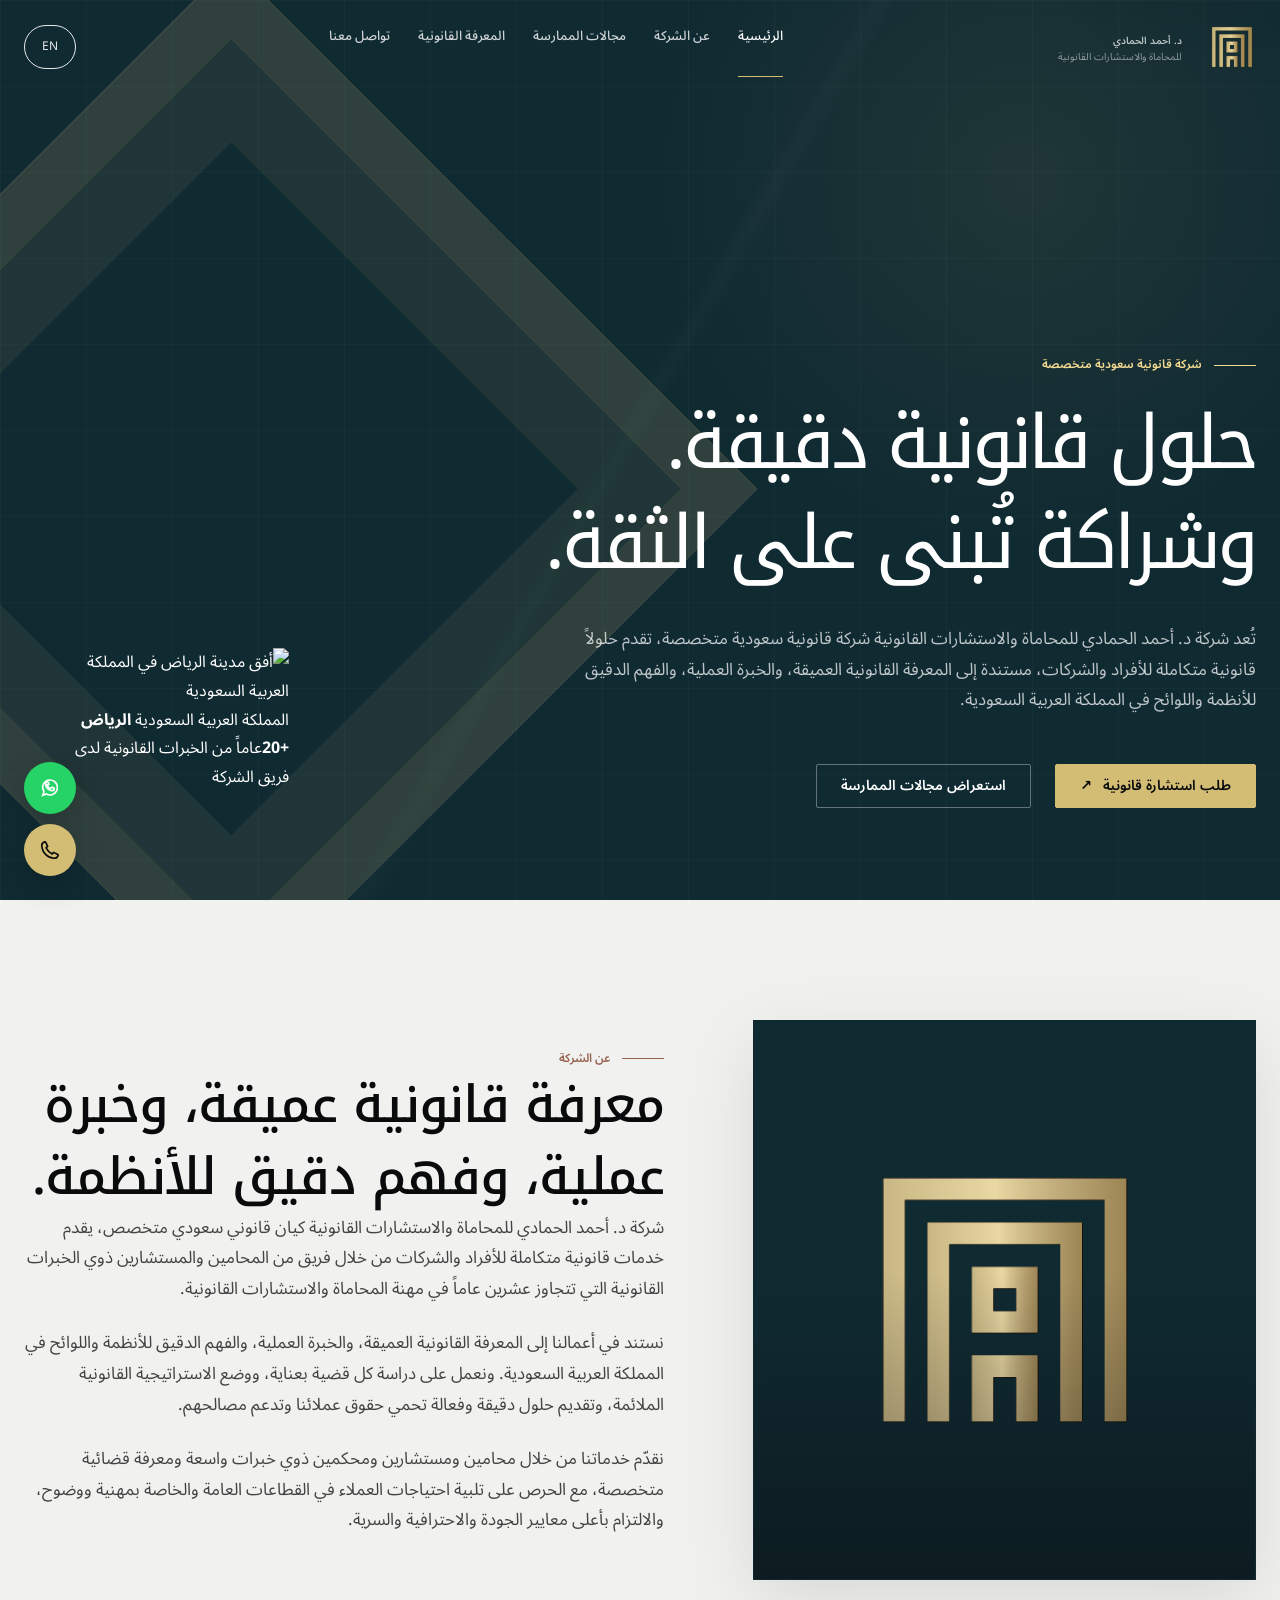
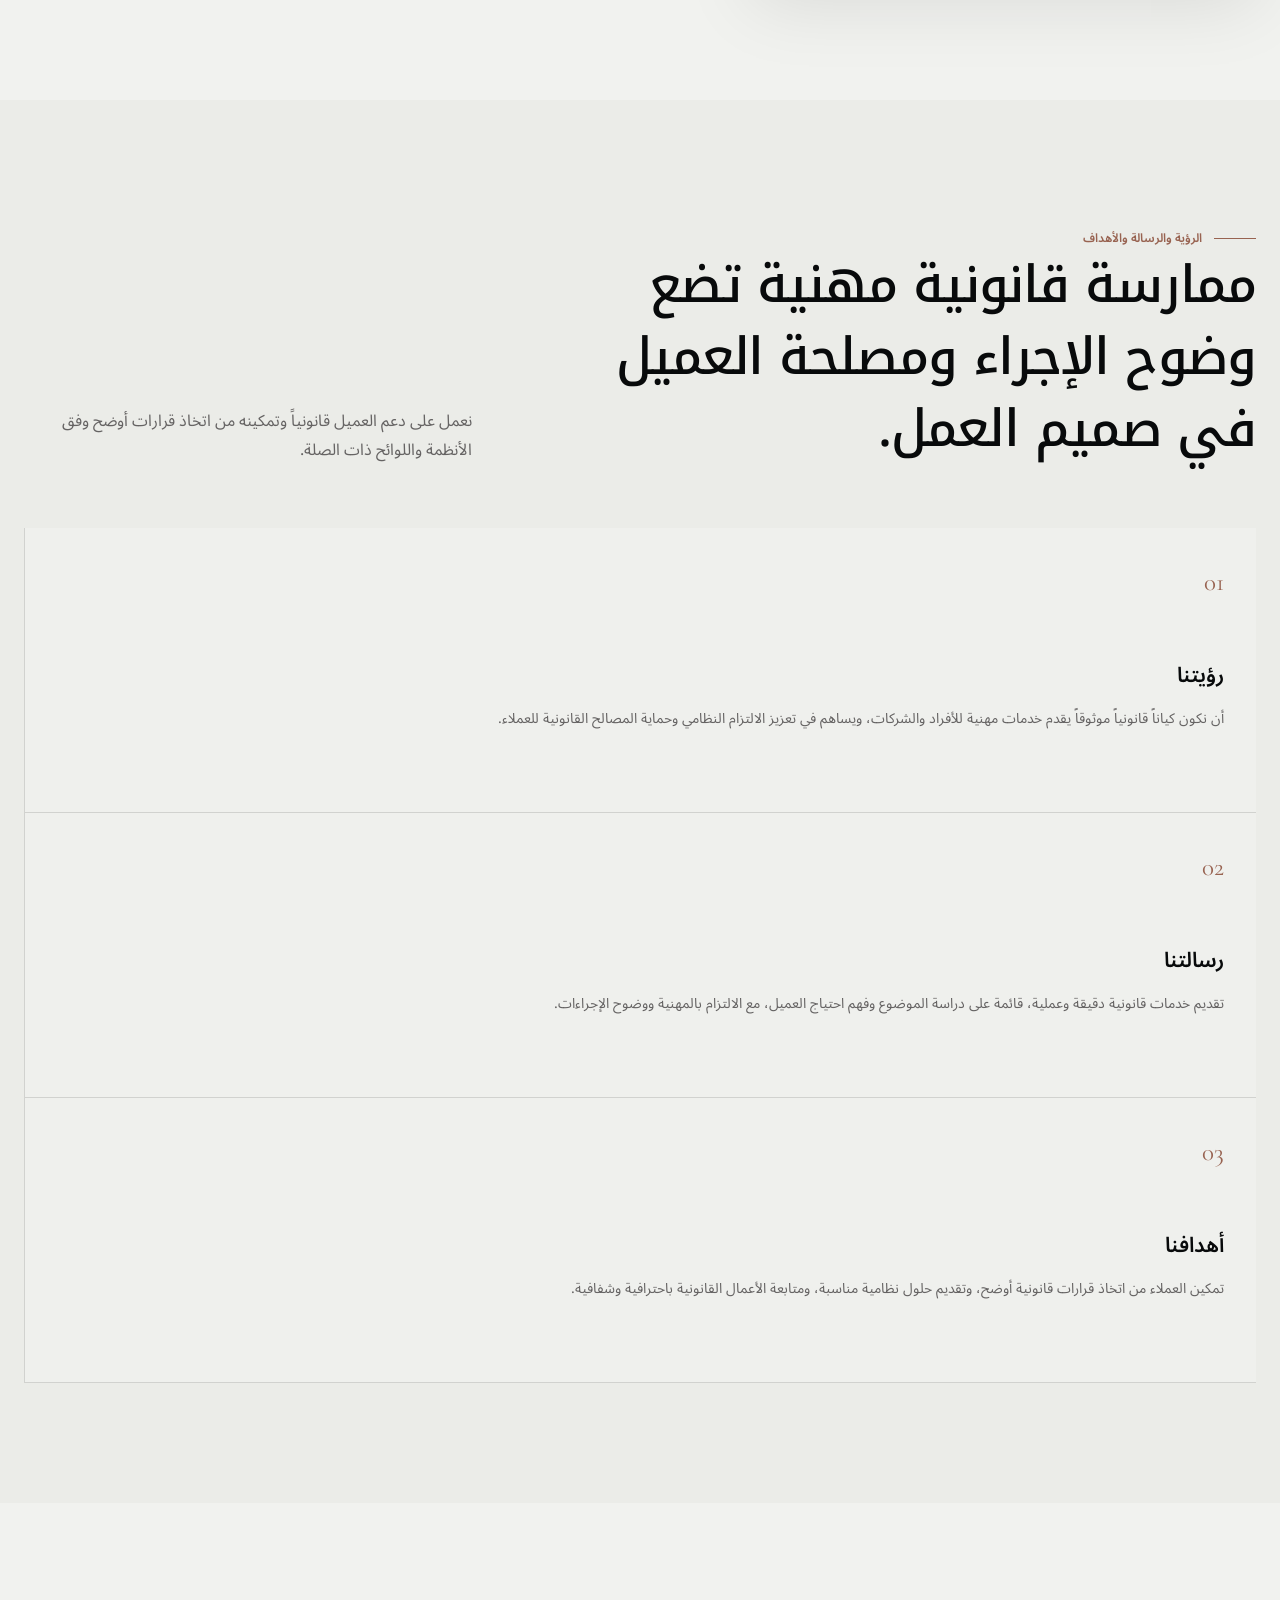
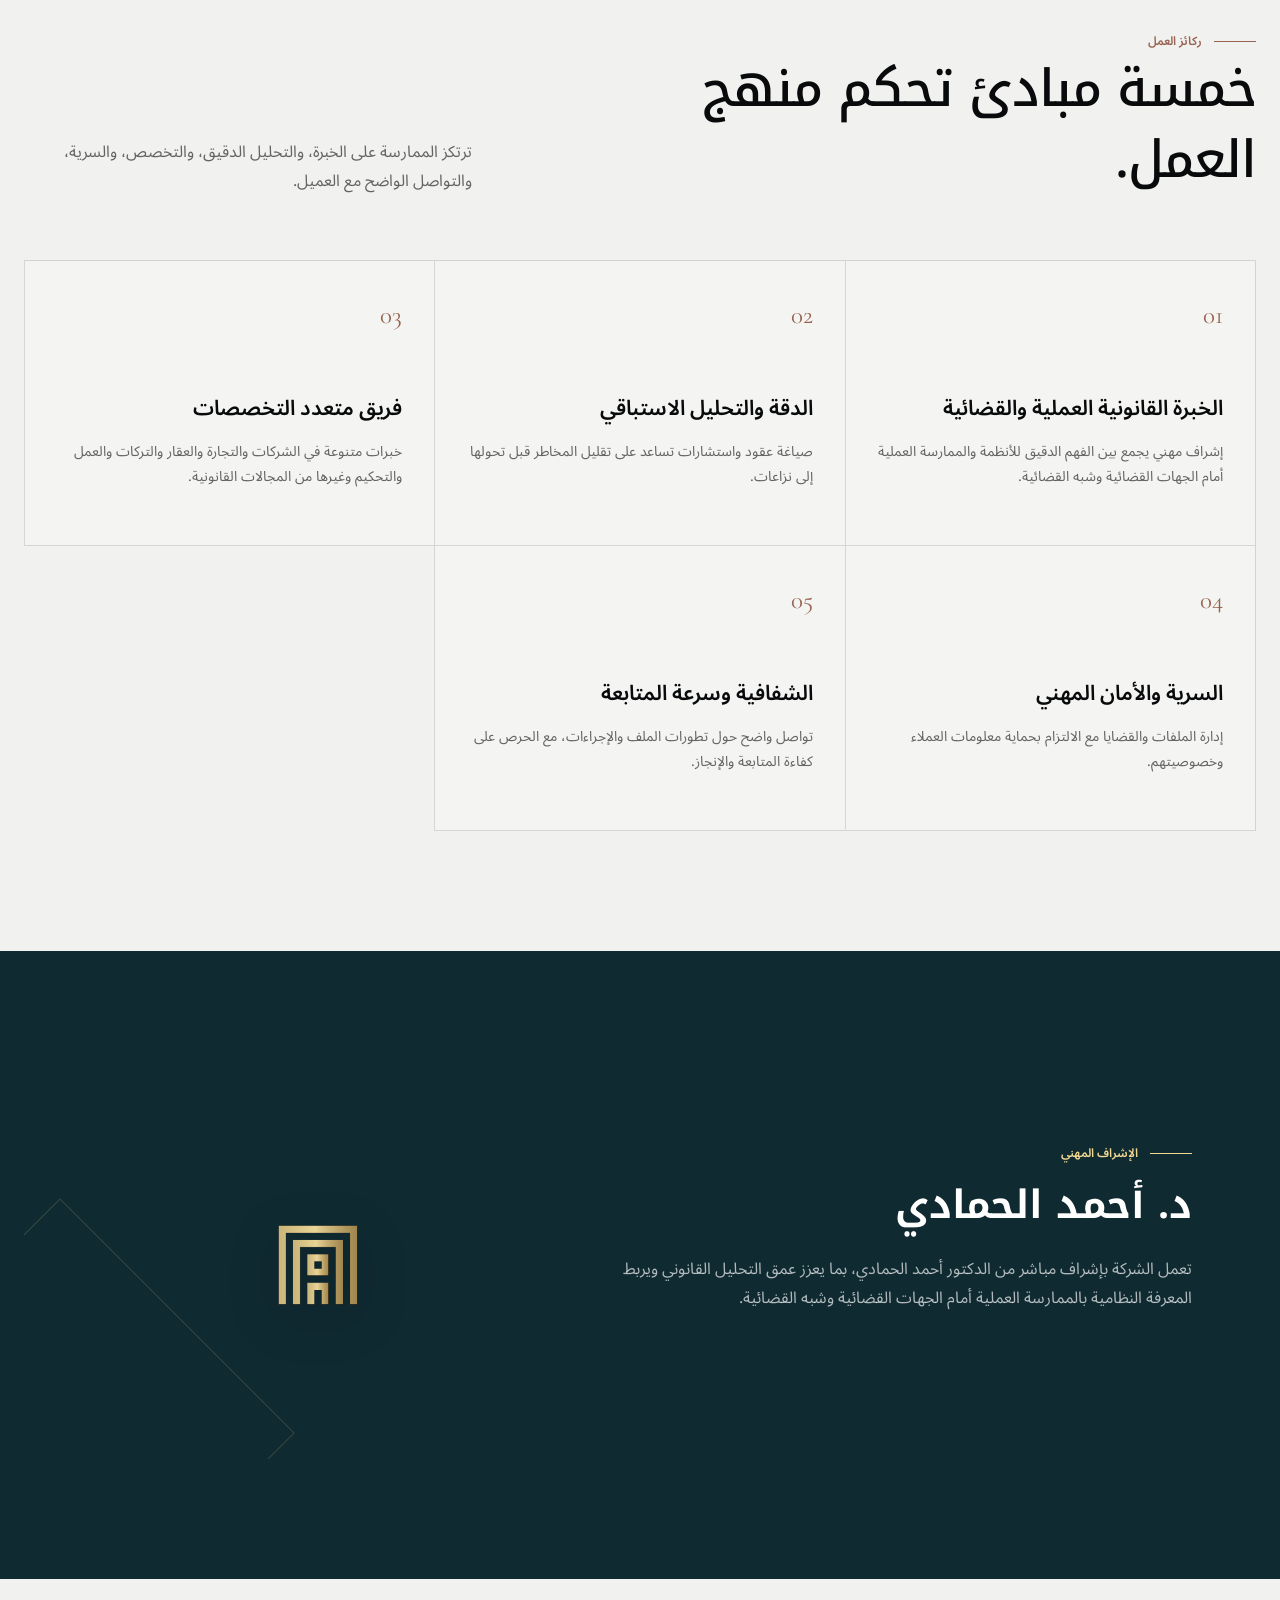
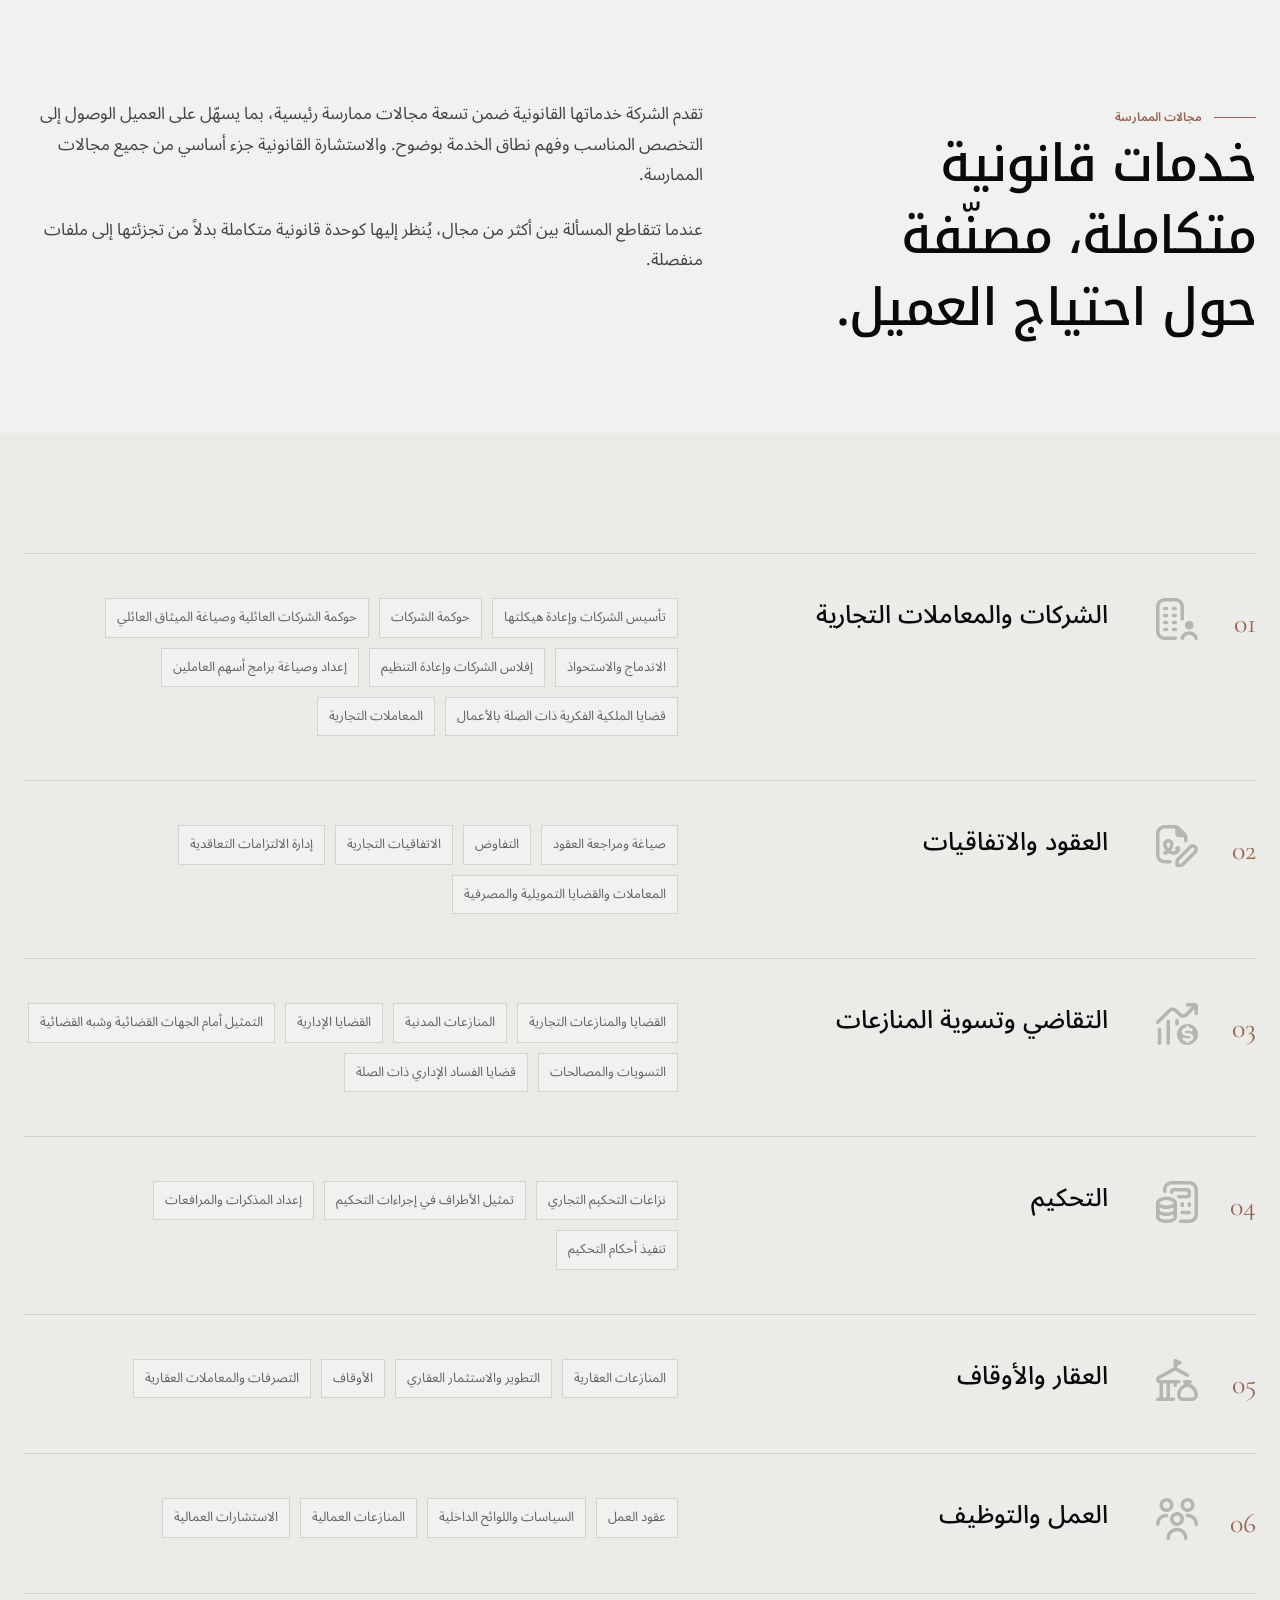
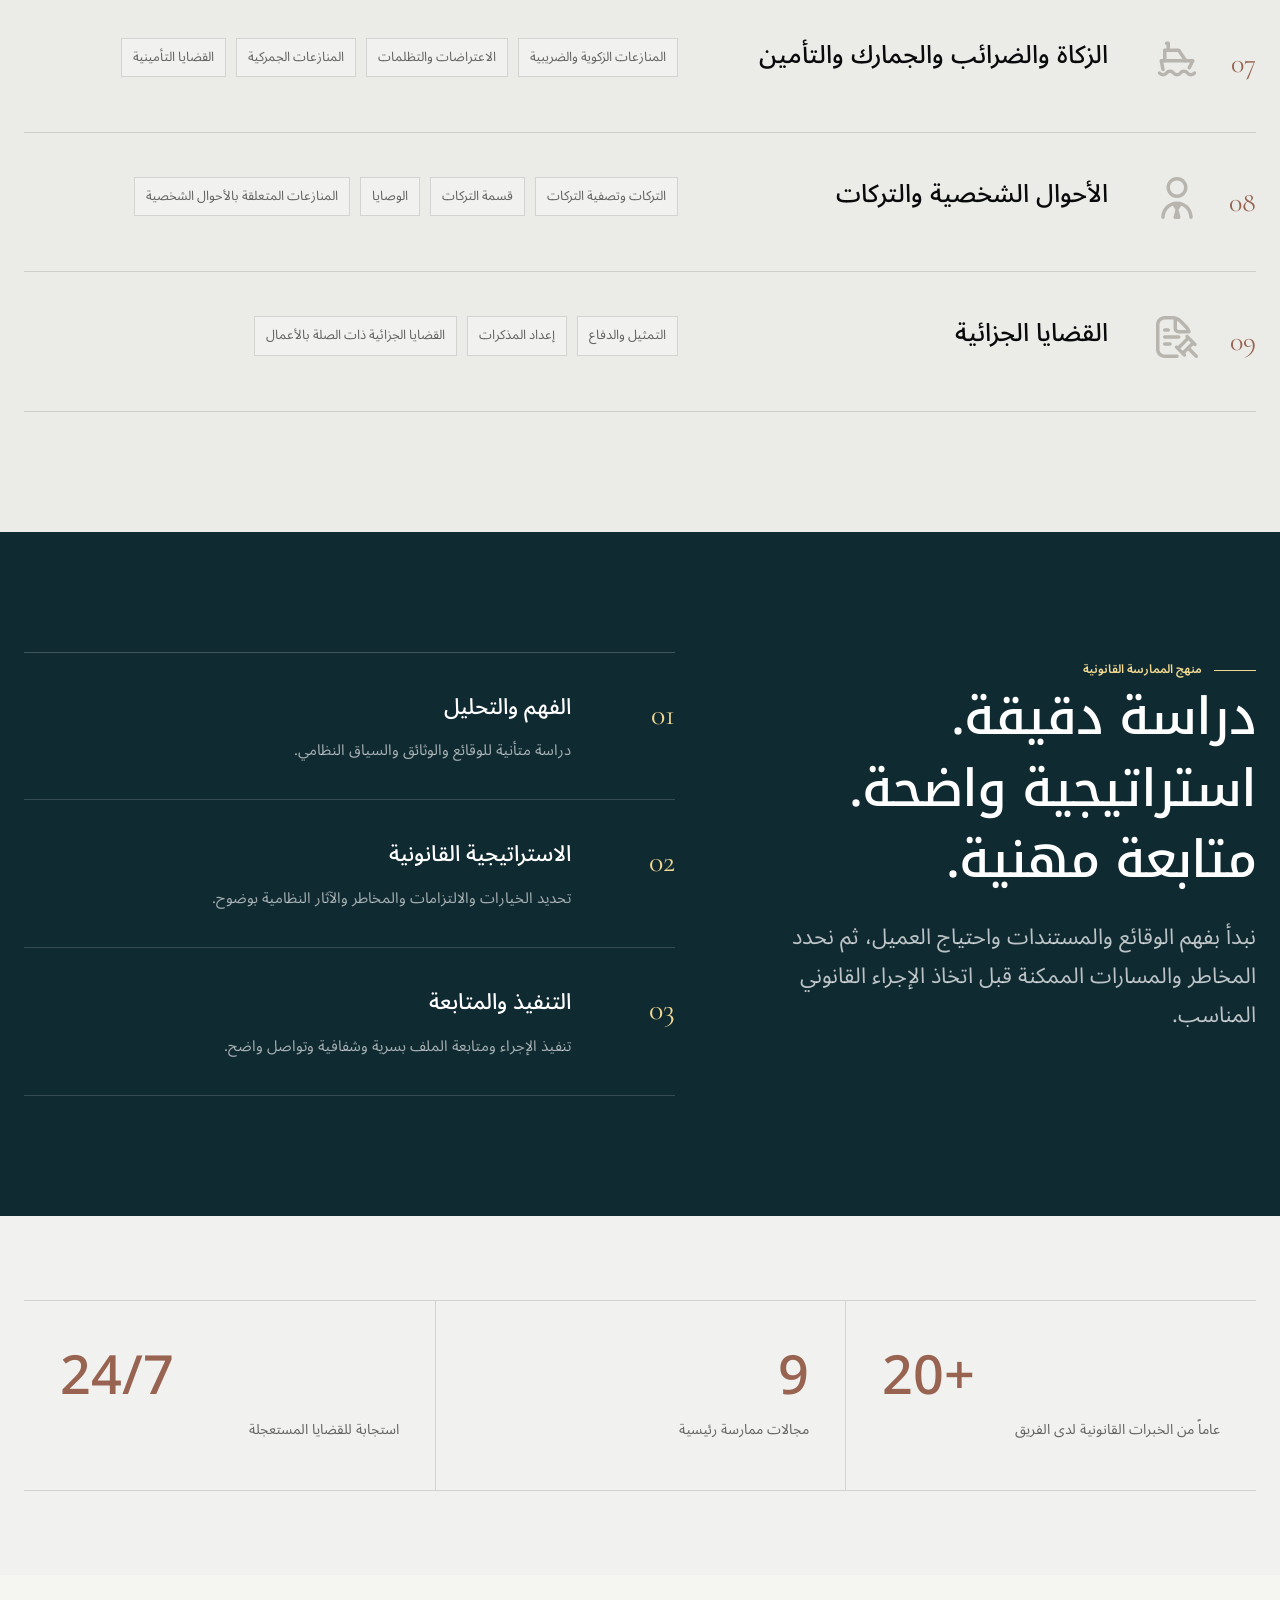
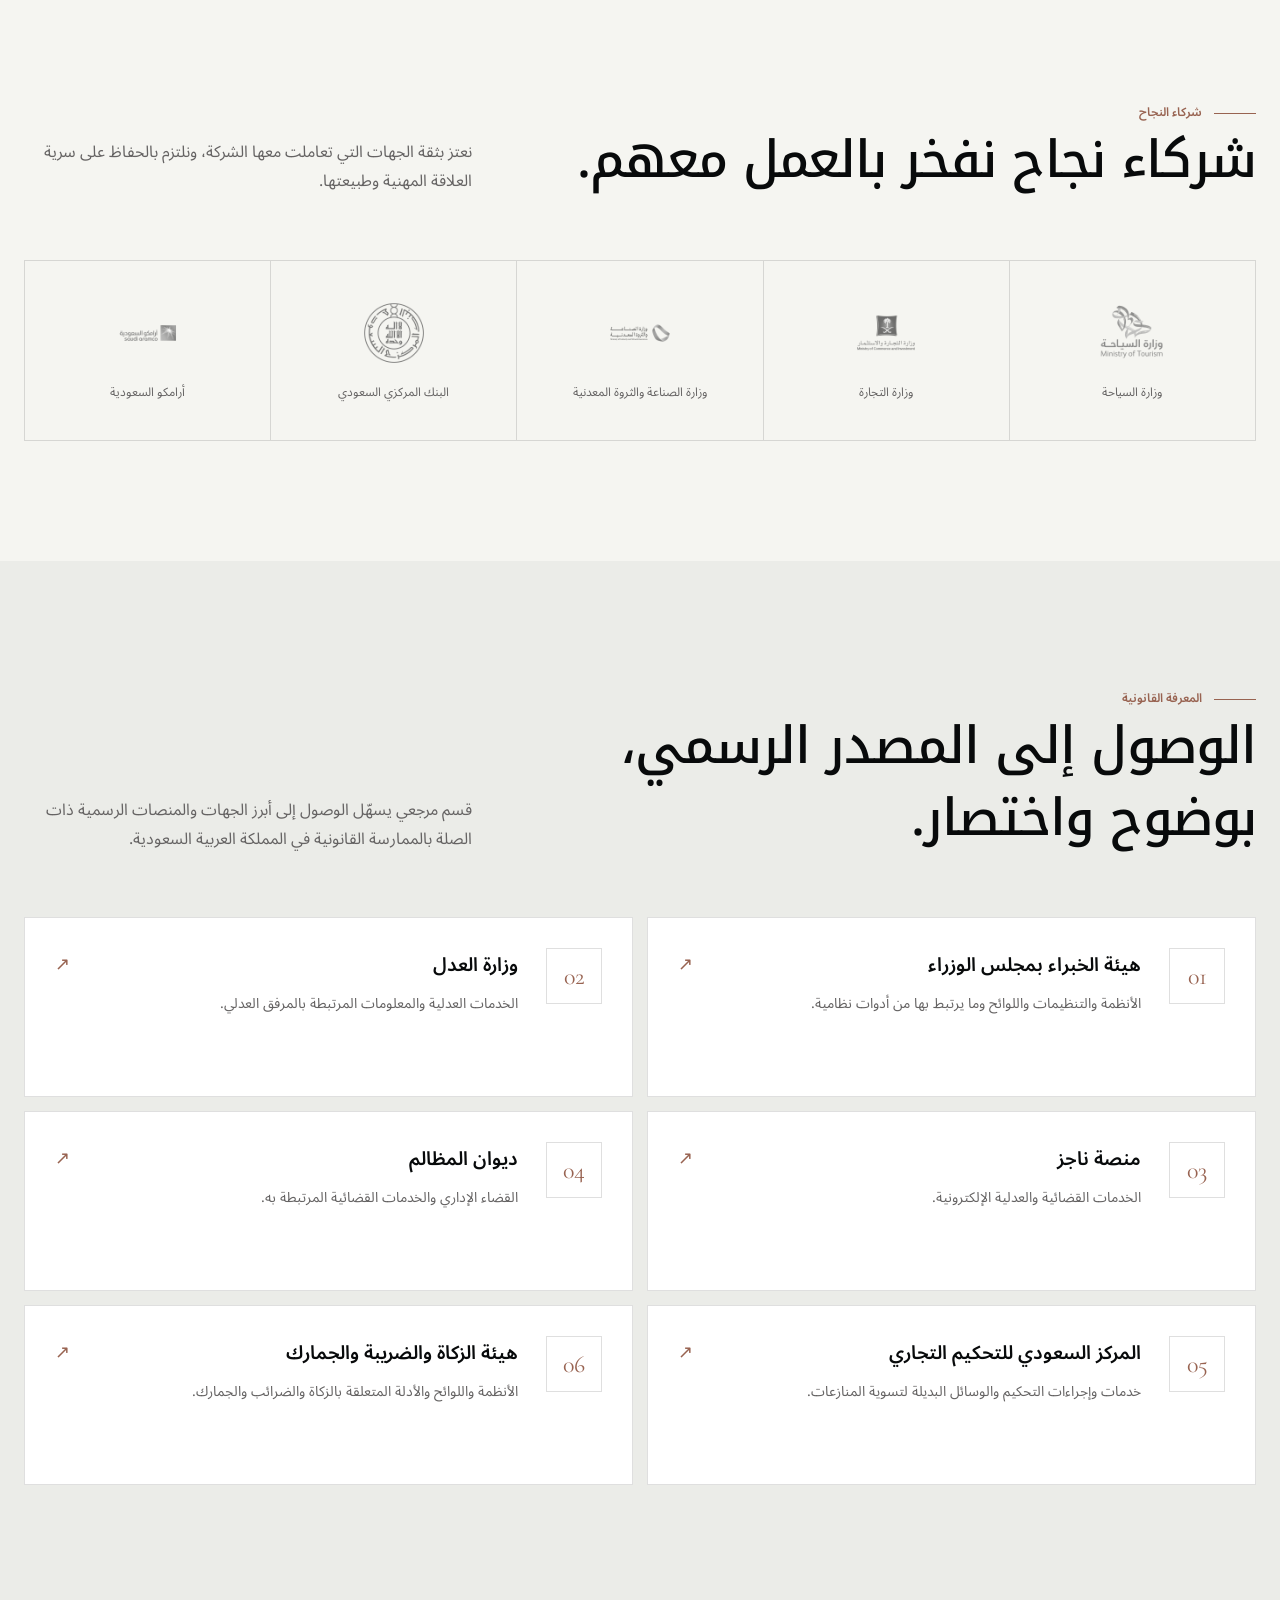
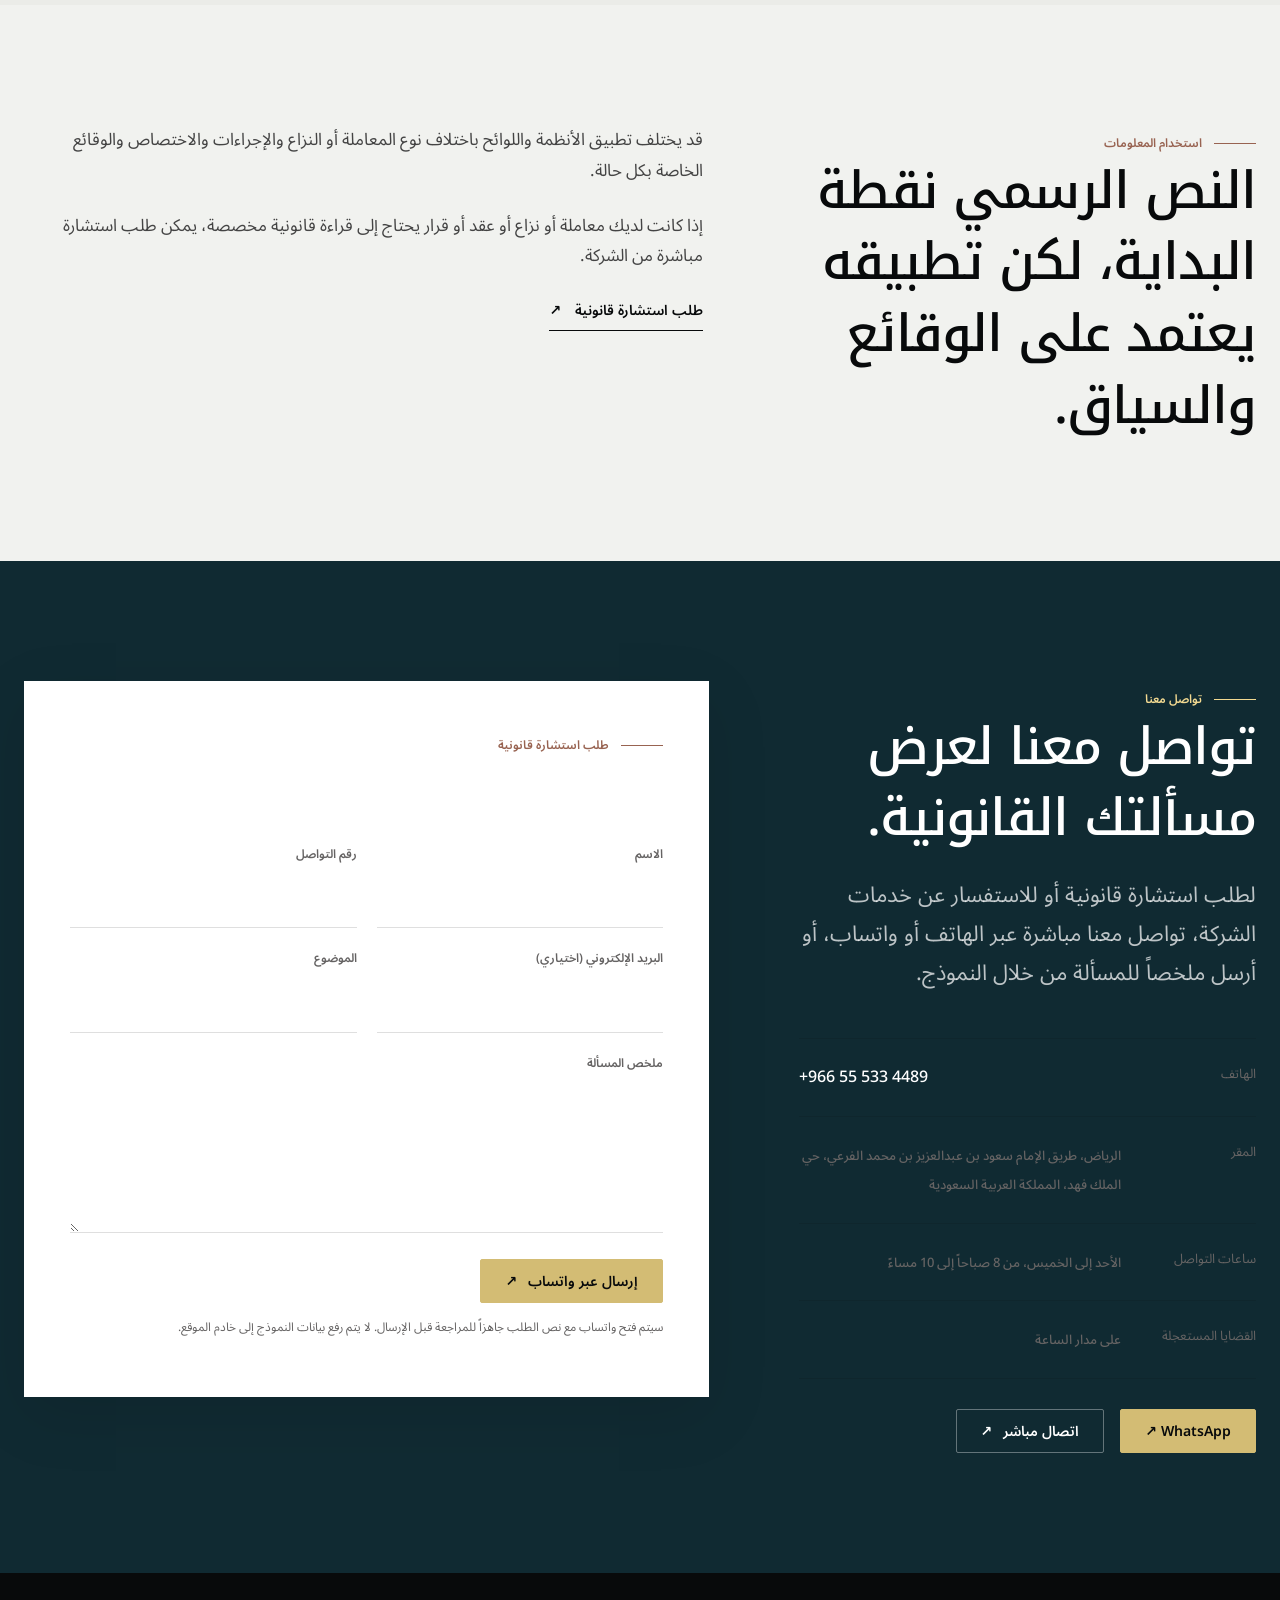
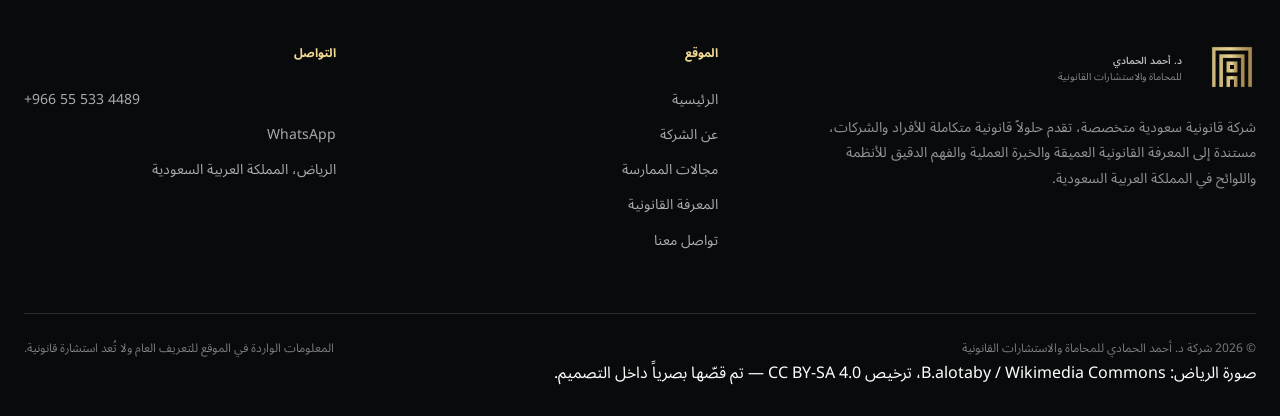
==== commit 59c9ea1d: "Make homepage complete one-page experience with Saudi hero" ====
--- a/index.html
+++ b/index.html
@@ -3,140 +3,236 @@
 <head>
   <meta charset="utf-8">
   <meta name="viewport" content="width=device-width, initial-scale=1, viewport-fit=cover">
-  <meta name="description" content="شركة قانونية سعودية متخصصة تقدم حلولاً قانونية متكاملة للأفراد والشركات في المملكة العربية السعودية.">
+  <meta name="description" content="شركة د. أحمد الحمادي للمحاماة والاستشارات القانونية، شركة قانونية سعودية متخصصة تقدم حلولاً قانونية متكاملة للأفراد والشركات في المملكة العربية السعودية.">
   <meta name="theme-color" content="#102A32">
-  <meta property="og:type" content="website"><meta property="og:title" content="Dr. Ahmad Al Hammadi | Law Firm &amp; Legal Consultancy"><meta property="og:description" content="شركة قانونية سعودية متخصصة تقدم حلولاً قانونية متكاملة للأفراد والشركات في المملكة العربية السعودية.">
+  <meta property="og:type" content="website">
+  <meta property="og:title" content="Dr. Ahmad Al Hammadi | Law Firm & Legal Consultancy">
+  <meta property="og:description" content="حلول قانونية متكاملة للأفراد والشركات في المملكة العربية السعودية.">
   <link rel="icon" href="assets/favicon.svg" type="image/svg+xml">
   <link rel="stylesheet" href="assets/styles.css">
   <title>شركة د. أحمد الحمادي | للمحاماة والاستشارات القانونية</title>
 </head>
-<body data-title-ar="شركة د. أحمد الحمادي | للمحاماة والاستشارات القانونية" data-title-en="Dr. Ahmad Al Hammadi | Law Firm &amp; Legal Consultancy">
+<body data-title-ar="شركة د. أحمد الحمادي | للمحاماة والاستشارات القانونية" data-title-en="Dr. Ahmad Al Hammadi | Law Firm & Legal Consultancy">
 <a class="skip-link" href="#main-content"><span class="lang-ar">تجاوز إلى المحتوى</span><span class="lang-en">Skip to content</span></a>
 
 <header class="site-header">
   <div class="container header-inner">
-    <a class="brand" href="index.html" aria-label="Al Hammadi Law Firm">
+    <a class="brand" href="#top" aria-label="Al Hammadi Law Firm">
       <img src="assets/logo.png" alt="شعار شركة د. أحمد الحمادي للمحاماة والاستشارات القانونية">
       <span class="brand-copy"><strong><span class="lang-ar">د. أحمد الحمادي</span><span class="lang-en">Dr. Ahmad Al Hammadi</span></strong><span><span class="lang-ar">للمحاماة والاستشارات القانونية</span><span class="lang-en">Law Firm & Legal Consultancy</span></span></span>
     </a>
-    <nav class="nav" aria-label="Main navigation"><a href="index.html" class="active"><span class="lang-ar">الرئيسية</span><span class="lang-en">Home</span></a><a href="about.html" class=""><span class="lang-ar">عن الشركة</span><span class="lang-en">About</span></a><a href="practice-areas.html" class=""><span class="lang-ar">مجالات الممارسة</span><span class="lang-en">Practice Areas</span></a><a href="knowledge.html" class=""><span class="lang-ar">المعرفة القانونية</span><span class="lang-en">Legal Knowledge</span></a><a href="contact.html" class=""><span class="lang-ar">تواصل معنا</span><span class="lang-en">Contact</span></a></nav>
+    <nav class="nav" aria-label="Main navigation">
+      <a href="#top" class="active"><span class="lang-ar">الرئيسية</span><span class="lang-en">Home</span></a>
+      <a href="#about"><span class="lang-ar">عن الشركة</span><span class="lang-en">About</span></a>
+      <a href="#practice-areas"><span class="lang-ar">مجالات الممارسة</span><span class="lang-en">Practice Areas</span></a>
+      <a href="#knowledge"><span class="lang-ar">المعرفة القانونية</span><span class="lang-en">Legal Knowledge</span></a>
+      <a href="#contact"><span class="lang-ar">تواصل معنا</span><span class="lang-en">Contact</span></a>
+    </nav>
     <div class="header-actions">
       <button class="lang-switch" data-lang-switch type="button">EN</button>
       <button class="menu-toggle" data-menu-toggle type="button" aria-expanded="false" aria-label="فتح القائمة">☰</button>
     </div>
   </div>
 </header>
+
 <main id="main-content">
-<section class="hero">
-  <div class="hero-mark" aria-hidden="true"><span></span><span></span><span></span><span></span><span></span></div>
-  <div class="container hero-inner"><div class="hero-grid">
-    <div>
-      <span class="eyebrow light"><span class="lang-ar">شركة قانونية سعودية متخصصة</span><span class="lang-en">Specialised Saudi Law Firm</span></span>
-      <h1 class="display"><span class="lang-ar">حلول قانونية دقيقة.<br>وشراكة تُبنى على الثقة.</span><span class="lang-en">Precise legal solutions.<br>A partnership built on trust.</span></h1>
-      <p class="hero-sub"><span class="lang-ar">تقدم شركة د. أحمد الحمادي للمحاماة والاستشارات القانونية حلولاً قانونية متكاملة للأفراد والشركات، مستندة إلى المعرفة القانونية العميقة، والخبرة العملية، والفهم الدقيق للأنظمة واللوائح في المملكة العربية السعودية.</span><span class="lang-en">Dr. Ahmad Al Hammadi Law Firm & Legal Consultancy provides integrated legal solutions to individuals and businesses, grounded in deep legal knowledge, practical experience and a precise understanding of Saudi laws and regulations.</span></p>
-      <div class="hero-bottom"><a class="btn-primary" href="contact.html"><span class="lang-ar">طلب استشارة قانونية</span><span class="lang-en">Request a consultation</span> <span>↗</span></a><a class="btn-ghost" href="practice-areas.html"><span class="lang-ar">استعراض مجالات الممارسة</span><span class="lang-en">Explore practice areas</span></a></div>
-    </div>
-    <aside class="hero-side"><div><div class="hero-stat" dir="ltr">20+</div><div class="hero-stat-copy"><span class="lang-ar">عاماً من الخبرات القانونية لدى فريق الشركة في مهنة المحاماة والاستشارات القانونية.</span><span class="lang-en">Years of legal experience across the firm’s lawyers and legal consultants.</span></div></div></aside>
-  </div></div>
-</section>
-
-<section class="section"><div class="container editorial-split">
-  <div class="visual-panel reveal" aria-hidden="true"><img src="assets/logo.png" alt="" loading="lazy"><div class="visual-fallback"><img src="assets/logo.png" alt=""></div></div>
-  <div class="copy reveal"><span class="eyebrow"><span class="lang-ar">عن الشركة</span><span class="lang-en">About the firm</span></span><h2 class="title-lg"><span class="lang-ar">شريك قانوني استراتيجي للأفراد والشركات.</span><span class="lang-en">A strategic legal partner for individuals and businesses.</span></h2><p class="lead"><span class="lang-ar">نعمل من خلال تقديم الاستشارات، وإدارة المنازعات، وصياغة العقود، وتمثيل عملائنا أمام الجهات القضائية وشبه القضائية، عبر فريق من المحامين والمستشارين المتخصصين في مختلف المجالات القانونية.</span><span class="lang-en">We work through legal advisory, dispute management, contract drafting and representation before judicial and quasi-judicial bodies, supported by lawyers and consultants across a broad range of legal disciplines.</span></p><p><span class="lang-ar">يقوم نهجنا على الدراسة الدقيقة، والتخطيط القانوني الفعّال، والالتزام بأعلى درجات المهنية والسرية، بما يحفظ حقوق عملائنا ويدعم مصالحهم بثقة وكفاءة.</span><span class="lang-en">Our approach is based on careful analysis, effective legal planning and a high standard of professionalism and confidentiality, protecting client rights and supporting their interests with confidence and efficiency.</span></p><a class="link-arrow" href="about.html"><span class="lang-ar">تعرّف على الشركة</span><span class="lang-en">About the firm</span> <span class="arrow">↗</span></a></div>
-</div></section>
-
-<section class="section wash"><div class="container">
-  <div class="section-head reveal"><div><span class="eyebrow"><span class="lang-ar">مجالات الممارسة</span><span class="lang-en">Practice areas</span></span><h2 class="title-lg"><span class="lang-ar">خدمات متكاملة ضمن مجالات ممارسة واضحة.</span><span class="lang-en">Integrated services, organised into clear practice areas.</span></h2></div><p><span class="lang-ar">تغطي خدماتنا تسعة مجالات ممارسة رئيسية، بما يتيح معالجة احتياجات الأفراد والشركات ضمن إطار قانوني متكامل وواضح.</span><span class="lang-en">Our services span nine core practice areas, allowing individual and corporate matters to be handled within a clear, integrated legal framework.</span></p></div>
-  <div class="practices-grid"><a href="practice-areas.html#p-01" class="practice-card reveal">
-          <span class="practice-top"><span class="practice-no">01</span><img class="practice-icon" src="assets/source-images/small-services.svg" alt="" loading="lazy"></span>
-          <h3><span class="lang-ar">الشركات والمعاملات التجارية</span><span class="lang-en">Corporate & Commercial</span></h3>
-          <p><span class="lang-ar">تأسيس الشركات وإعادة هيكلتها · حوكمة الشركات · حوكمة الشركات العائلية وصياغة الميثاق العائلي</span><span class="lang-en">Company formation & restructuring · Corporate governance · Family business governance & family charters</span></p>
-          <span class="practice-link"><span class="lang-ar">استكشف المجال ↗</span><span class="lang-en">Explore ↗</span></span>
-        </a><a href="practice-areas.html#p-02" class="practice-card reveal">
-          <span class="practice-top"><span class="practice-no">02</span><img class="practice-icon" src="assets/source-images/contracts.svg" alt="" loading="lazy"></span>
-          <h3><span class="lang-ar">العقود والاتفاقيات</span><span class="lang-en">Contracts & Agreements</span></h3>
-          <p><span class="lang-ar">صياغة ومراجعة العقود · التفاوض · الاتفاقيات التجارية</span><span class="lang-en">Contract drafting & review · Negotiation · Commercial agreements</span></p>
-          <span class="practice-link"><span class="lang-ar">استكشف المجال ↗</span><span class="lang-en">Explore ↗</span></span>
-        </a><a href="practice-areas.html#p-03" class="practice-card reveal">
-          <span class="practice-top"><span class="practice-no">03</span><img class="practice-icon" src="assets/source-images/commercial.svg" alt="" loading="lazy"></span>
-          <h3><span class="lang-ar">التقاضي وتسوية المنازعات</span><span class="lang-en">Litigation & Dispute Resolution</span></h3>
-          <p><span class="lang-ar">القضايا والمنازعات التجارية · المنازعات المدنية · القضايا الإدارية</span><span class="lang-en">Commercial litigation & disputes · Civil disputes · Administrative cases</span></p>
-          <span class="practice-link"><span class="lang-ar">استكشف المجال ↗</span><span class="lang-en">Explore ↗</span></span>
-        </a><a href="practice-areas.html#p-04" class="practice-card reveal">
-          <span class="practice-top"><span class="practice-no">04</span><img class="practice-icon" src="assets/source-images/insurance-1.svg" alt="" loading="lazy"></span>
-          <h3><span class="lang-ar">التحكيم</span><span class="lang-en">Arbitration</span></h3>
-          <p><span class="lang-ar">نزاعات التحكيم التجاري · تمثيل الأطراف في إجراءات التحكيم · إعداد المذكرات والمرافعات</span><span class="lang-en">Commercial arbitration disputes · Representation in arbitration proceedings · Written submissions & pleadings</span></p>
-          <span class="practice-link"><span class="lang-ar">استكشف المجال ↗</span><span class="lang-en">Explore ↗</span></span>
-        </a><a href="practice-areas.html#p-05" class="practice-card reveal">
-          <span class="practice-top"><span class="practice-no">05</span><img class="practice-icon" src="assets/source-images/court.svg" alt="" loading="lazy"></span>
-          <h3><span class="lang-ar">العقار والأوقاف</span><span class="lang-en">Real Estate & Awqaf</span></h3>
-          <p><span class="lang-ar">المنازعات العقارية · التطوير والاستثمار العقاري · الأوقاف</span><span class="lang-en">Real estate disputes · Real estate development & investment · Awqaf</span></p>
-          <span class="practice-link"><span class="lang-ar">استكشف المجال ↗</span><span class="lang-en">Explore ↗</span></span>
-        </a><a href="practice-areas.html#p-06" class="practice-card reveal">
-          <span class="practice-top"><span class="practice-no">06</span><img class="practice-icon" src="assets/source-images/group-profile.svg" alt="" loading="lazy"></span>
-          <h3><span class="lang-ar">العمل والتوظيف</span><span class="lang-en">Employment & Labour</span></h3>
-          <p><span class="lang-ar">عقود العمل · السياسات واللوائح الداخلية · المنازعات العمالية</span><span class="lang-en">Employment contracts · Internal policies & regulations · Labour disputes</span></p>
-          <span class="practice-link"><span class="lang-ar">استكشف المجال ↗</span><span class="lang-en">Explore ↗</span></span>
-        </a><a href="practice-areas.html#p-07" class="practice-card reveal">
-          <span class="practice-top"><span class="practice-no">07</span><img class="practice-icon" src="assets/source-images/customs.svg" alt="" loading="lazy"></span>
-          <h3><span class="lang-ar">الزكاة والضرائب والجمارك والتأمين</span><span class="lang-en">Zakat, Tax, Customs & Insurance</span></h3>
-          <p><span class="lang-ar">المنازعات الزكوية والضريبية · الاعتراضات والتظلمات · المنازعات الجمركية</span><span class="lang-en">Zakat & tax disputes · Objections & appeals · Customs disputes</span></p>
-          <span class="practice-link"><span class="lang-ar">استكشف المجال ↗</span><span class="lang-en">Explore ↗</span></span>
-        </a><a href="practice-areas.html#p-08" class="practice-card reveal">
-          <span class="practice-top"><span class="practice-no">08</span><img class="practice-icon" src="assets/source-images/profile.svg" alt="" loading="lazy"></span>
-          <h3><span class="lang-ar">الأحوال الشخصية والتركات</span><span class="lang-en">Personal Status & Estates</span></h3>
-          <p><span class="lang-ar">التركات وتصفية التركات · قسمة التركات · الوصايا</span><span class="lang-en">Estates & estate administration · Estate division · Wills</span></p>
-          <span class="practice-link"><span class="lang-ar">استكشف المجال ↗</span><span class="lang-en">Explore ↗</span></span>
-        </a><a href="practice-areas.html#p-09" class="practice-card reveal">
-          <span class="practice-top"><span class="practice-no">09</span><img class="practice-icon" src="assets/source-images/case-2.svg" alt="" loading="lazy"></span>
-          <h3><span class="lang-ar">القضايا الجزائية</span><span class="lang-en">Criminal Matters</span></h3>
-          <p><span class="lang-ar">التمثيل والدفاع · إعداد المذكرات · القضايا الجزائية ذات الصلة بالأعمال</span><span class="lang-en">Representation & defence · Written submissions · Business-related criminal matters</span></p>
-          <span class="practice-link"><span class="lang-ar">استكشف المجال ↗</span><span class="lang-en">Explore ↗</span></span>
-        </a></div>
-</div></section>
-
-<section class="section dark"><div class="container approach-grid">
-  <div class="reveal"><span class="eyebrow light"><span class="lang-ar">منهج الممارسة القانونية</span><span class="lang-en">Our legal approach</span></span><h2 class="title-lg"><span class="lang-ar">دراسة دقيقة. استراتيجية واضحة. متابعة مهنية.</span><span class="lang-en">Careful analysis. Clear strategy. Professional follow-through.</span></h2><p class="lead"><span class="lang-ar">نبدأ بفهم الوقائع والمستندات واحتياج العميل، ثم نحدد المخاطر والمسارات الممكنة قبل اتخاذ الإجراء القانوني المناسب.</span><span class="lang-en">We begin by understanding the facts, documents and client needs, then identify risk and available paths before taking the appropriate legal action.</span></p></div>
-  <div class="approach-steps">
-    <div class="approach-step reveal"><span class="n">01</span><div><h3><span class="lang-ar">الفهم والتحليل</span><span class="lang-en">Understand & analyse</span></h3><p><span class="lang-ar">دراسة متأنية للوقائع والوثائق والسياق النظامي.</span><span class="lang-en">Careful review of facts, documents and the legal context.</span></p></div></div>
-    <div class="approach-step reveal"><span class="n">02</span><div><h3><span class="lang-ar">الاستراتيجية القانونية</span><span class="lang-en">Build the legal strategy</span></h3><p><span class="lang-ar">تحديد الخيارات والالتزامات والمخاطر والآثار النظامية بوضوح.</span><span class="lang-en">Define the options, obligations, risks and legal implications clearly.</span></p></div></div>
-    <div class="approach-step reveal"><span class="n">03</span><div><h3><span class="lang-ar">التنفيذ والمتابعة</span><span class="lang-en">Execute & follow through</span></h3><p><span class="lang-ar">تنفيذ الإجراء ومتابعة الملف بسرية وشفافية وتواصل واضح.</span><span class="lang-en">Execute the legal action with confidentiality, transparency and clear communication.</span></p></div></div>
-  </div>
-</div></section>
-
-<section class="section compact"><div class="container metrics reveal">
-  <div class="metric"><strong dir="ltr">20+</strong><span><span class="lang-ar">عاماً من الخبرات القانونية لدى الفريق</span><span class="lang-en">Years of legal experience across the team</span></span></div>
-  <div class="metric"><strong>9</strong><span><span class="lang-ar">مجالات ممارسة رئيسية</span><span class="lang-en">Core practice areas</span></span></div>
-  <div class="metric"><strong dir="ltr">24/7</strong><span><span class="lang-ar">استجابة للقضايا المستعجلة</span><span class="lang-en">Around-the-clock urgent-matter response</span></span></div>
-</div></section>
-
-<section class="section partner-section"><div class="container"><div class="section-head reveal"><div><span class="eyebrow"><span class="lang-ar">شركاء النجاح</span><span class="lang-en">Success partners</span></span><h2 class="title-lg"><span class="lang-ar">شركاء نجاح نفخر بالعمل معهم.</span><span class="lang-en">Selected organisations presented among the firm’s success partners.</span></h2></div><p><span class="lang-ar">نعتز بثقة الجهات التي تعاملت معها الشركة، ونلتزم بالحفاظ على سرية العلاقة المهنية وطبيعتها.</span><span class="lang-en">We value the trust of organisations the firm has worked with while respecting the confidentiality and nature of every professional relationship.</span></p></div><div class="partners-grid"><div class="partner-logo reveal"><img src="assets/source-images/tourism.png" alt="وزارة السياحة" loading="lazy"><span><span class="lang-ar">وزارة السياحة</span><span class="lang-en">Ministry of Tourism</span></span></div><div class="partner-logo reveal"><img src="assets/source-images/commerce.png" alt="وزارة التجارة" loading="lazy"><span><span class="lang-ar">وزارة التجارة</span><span class="lang-en">Ministry of Commerce</span></span></div><div class="partner-logo reveal"><img src="assets/source-images/industry.png" alt="وزارة الصناعة والثروة المعدنية" loading="lazy"><span><span class="lang-ar">وزارة الصناعة والثروة المعدنية</span><span class="lang-en">Ministry of Industry and Mineral Resources</span></span></div><div class="partner-logo reveal"><img src="assets/source-images/sama.png" alt="البنك المركزي السعودي" loading="lazy"><span><span class="lang-ar">البنك المركزي السعودي</span><span class="lang-en">Saudi Central Bank</span></span></div><div class="partner-logo reveal"><img src="assets/source-images/aramco.png" alt="أرامكو السعودية" loading="lazy"><span><span class="lang-ar">أرامكو السعودية</span><span class="lang-en">Saudi Aramco</span></span></div></div></div></section>
-
-<section class="section wash"><div class="container"><div class="section-head reveal"><div><span class="eyebrow"><span class="lang-ar">المعرفة القانونية</span><span class="lang-en">Legal knowledge</span></span><h2 class="title-lg"><span class="lang-ar">وصول مباشر إلى الجهات والمنصات الرسمية.</span><span class="lang-en">Direct access to official legal institutions and platforms.</span></h2></div><p><span class="lang-ar">روابط مباشرة إلى أبرز الجهات والمنصات ذات الصلة بالممارسة القانونية، مع تعريف مختصر باختصاص كل جهة.</span><span class="lang-en">Direct links to key institutions and platforms relevant to legal practice, with a concise description of each.</span></p></div><div class="ecosystem-grid"><a class="eco-card reveal" href="https://www.boe.gov.sa/" target="_blank" rel="noopener"><div class="eco-icon">01</div><div><h3><span class="lang-ar">هيئة الخبراء بمجلس الوزراء</span><span class="lang-en">Bureau of Experts at the Council of Ministers</span></h3><p><span class="lang-ar">الأنظمة والتنظيمات واللوائح وما يرتبط بها من أدوات نظامية.</span><span class="lang-en">Saudi laws, regulations and related legal instruments.</span></p></div><span class="out">↗</span></a><a class="eco-card reveal" href="https://www.moj.gov.sa/" target="_blank" rel="noopener"><div class="eco-icon">02</div><div><h3><span class="lang-ar">وزارة العدل</span><span class="lang-en">Ministry of Justice</span></h3><p><span class="lang-ar">الخدمات العدلية والمعلومات المرتبطة بالمرفق العدلي.</span><span class="lang-en">Justice services and information related to the judicial system.</span></p></div><span class="out">↗</span></a><a class="eco-card reveal" href="https://najiz.sa/" target="_blank" rel="noopener"><div class="eco-icon">03</div><div><h3><span class="lang-ar">منصة ناجز</span><span class="lang-en">Najiz</span></h3><p><span class="lang-ar">الخدمات القضائية والعدلية الإلكترونية.</span><span class="lang-en">Digital judicial and justice services.</span></p></div><span class="out">↗</span></a><a class="eco-card reveal" href="https://www.bog.gov.sa/" target="_blank" rel="noopener"><div class="eco-icon">04</div><div><h3><span class="lang-ar">ديوان المظالم</span><span class="lang-en">Board of Grievances</span></h3><p><span class="lang-ar">القضاء الإداري والخدمات القضائية المرتبطة به.</span><span class="lang-en">Administrative judiciary and related judicial services.</span></p></div><span class="out">↗</span></a><a class="eco-card reveal" href="https://sadr.org/" target="_blank" rel="noopener"><div class="eco-icon">05</div><div><h3><span class="lang-ar">المركز السعودي للتحكيم التجاري</span><span class="lang-en">Saudi Center for Commercial Arbitration</span></h3><p><span class="lang-ar">خدمات وإجراءات التحكيم والوسائل البديلة لتسوية المنازعات.</span><span class="lang-en">Arbitration services and alternative dispute resolution procedures.</span></p></div><span class="out">↗</span></a><a class="eco-card reveal" href="https://zatca.gov.sa/" target="_blank" rel="noopener"><div class="eco-icon">06</div><div><h3><span class="lang-ar">هيئة الزكاة والضريبة والجمارك</span><span class="lang-en">ZATCA</span></h3><p><span class="lang-ar">الأنظمة واللوائح والأدلة المتعلقة بالزكاة والضرائب والجمارك.</span><span class="lang-en">Rules, regulations and guides for zakat, tax and customs.</span></p></div><span class="out">↗</span></a></div></div></section>
-
-<section class="cta"><div class="container cta-inner"><div><span class="eyebrow light"><span class="lang-ar">تواصل معنا</span><span class="lang-en">Contact</span></span><h2 class="title-lg"><span class="lang-ar">لديك مسألة قانونية؟<br>ابدأ بعرضها علينا.</span><span class="lang-en">Have a legal matter?<br>Start by telling us about it.</span></h2></div><a class="btn-primary" href="contact.html"><span class="lang-ar">طلب استشارة</span><span class="lang-en">Request a consultation</span> <span>↗</span></a></div></section>
+<section class="hero onepage-anchor" id="top">
+  <div class="container hero-inner">
+    <div class="hero-grid">
+      <div class="hero-copy">
+        <span class="eyebrow light"><span class="lang-ar">شركة قانونية سعودية متخصصة</span><span class="lang-en">Specialised Saudi Law Firm</span></span>
+        <h1 class="display"><span class="lang-ar">حلول قانونية دقيقة.<br>وشراكة تُبنى على الثقة.</span><span class="lang-en">Precise legal solutions.<br>A partnership built on trust.</span></h1>
+        <p class="hero-sub"><span class="lang-ar">تُعد شركة د. أحمد الحمادي للمحاماة والاستشارات القانونية شركة قانونية سعودية متخصصة، تقدم حلولاً قانونية متكاملة للأفراد والشركات، مستندة إلى المعرفة القانونية العميقة، والخبرة العملية، والفهم الدقيق للأنظمة واللوائح في المملكة العربية السعودية.</span><span class="lang-en">Dr. Ahmad Al Hammadi Law Firm & Legal Consultancy is a specialised Saudi legal practice providing integrated solutions to individuals and businesses, grounded in deep legal knowledge, practical experience and a precise understanding of Saudi laws and regulations.</span></p>
+        <div class="hero-bottom">
+          <a class="btn-primary" href="#contact"><span class="lang-ar">طلب استشارة قانونية</span><span class="lang-en">Request a consultation</span> <span>↗</span></a>
+          <a class="btn-ghost" href="#practice-areas"><span class="lang-ar">استعراض مجالات الممارسة</span><span class="lang-en">Explore practice areas</span></a>
+        </div>
+      </div>
+      <figure class="hero-visual reveal">
+        <img src="https://upload.wikimedia.org/wikipedia/commons/thumb/5/5a/Riyadh_North_Skyline_.jpg/1280px-Riyadh_North_Skyline_.jpg" alt="أفق مدينة الرياض في المملكة العربية السعودية">
+        <div class="hero-visual-overlay"></div>
+        <div class="hero-photo-copy">
+          <span><span class="lang-ar">المملكة العربية السعودية</span><span class="lang-en">Kingdom of Saudi Arabia</span></span>
+          <strong><span class="lang-ar">الرياض</span><span class="lang-en">Riyadh</span></strong>
+        </div>
+        <div class="hero-image-stat"><strong dir="ltr">20+</strong><span><span class="lang-ar">عاماً من الخبرات القانونية لدى فريق الشركة</span><span class="lang-en">Years of legal experience across the team</span></span></div>
+      </figure>
+    </div>
+  </div>
+</section>
+
+<section class="section onepage-anchor" id="about">
+  <div class="container editorial-split">
+    <div class="visual-panel reveal" aria-hidden="true"><img src="assets/logo.png" alt="" loading="lazy"><div class="visual-fallback"><img src="assets/logo.png" alt=""></div></div>
+    <div class="copy reveal">
+      <span class="eyebrow"><span class="lang-ar">عن الشركة</span><span class="lang-en">About the firm</span></span>
+      <h2 class="title-lg"><span class="lang-ar">معرفة قانونية عميقة، وخبرة عملية، وفهم دقيق للأنظمة.</span><span class="lang-en">Deep legal knowledge, practical experience and precise understanding of the law.</span></h2>
+      <p class="lead"><span class="lang-ar">شركة د. أحمد الحمادي للمحاماة والاستشارات القانونية كيان قانوني سعودي متخصص، يقدم خدمات قانونية متكاملة للأفراد والشركات من خلال فريق من المحامين والمستشارين ذوي الخبرات القانونية التي تتجاوز عشرين عاماً في مهنة المحاماة والاستشارات القانونية.</span><span class="lang-en">Dr. Ahmad Al Hammadi Law Firm & Legal Consultancy is a specialised Saudi legal practice providing integrated services to individuals and businesses through lawyers and consultants with more than twenty years of legal experience.</span></p>
+      <p><span class="lang-ar">نستند في أعمالنا إلى المعرفة القانونية العميقة، والخبرة العملية، والفهم الدقيق للأنظمة واللوائح في المملكة العربية السعودية. ونعمل على دراسة كل قضية بعناية، ووضع الاستراتيجية القانونية الملائمة، وتقديم حلول دقيقة وفعالة تحمي حقوق عملائنا وتدعم مصالحهم.</span><span class="lang-en">Our work is grounded in deep legal knowledge, practical experience and a precise understanding of Saudi laws and regulations. We study each matter carefully, develop the appropriate legal strategy and provide precise, effective solutions that protect client rights and support their interests.</span></p>
+      <p><span class="lang-ar">نقدّم خدماتنا من خلال محامين ومستشارين ومحكمين ذوي خبرات واسعة ومعرفة قضائية متخصصة، مع الحرص على تلبية احتياجات العملاء في القطاعات العامة والخاصة بمهنية ووضوح، والالتزام بأعلى معايير الجودة والاحترافية والسرية.</span><span class="lang-en">Our services are delivered by lawyers, consultants and arbitrators with broad experience and specialist judicial knowledge, serving public and private sector clients with professionalism, clarity and a strong commitment to quality and confidentiality.</span></p>
+    </div>
+  </div>
+</section>
+
+<section class="section wash">
+  <div class="container">
+    <div class="section-head reveal"><div><span class="eyebrow"><span class="lang-ar">الرؤية والرسالة والأهداف</span><span class="lang-en">Vision, mission & objectives</span></span><h2 class="title-lg"><span class="lang-ar">ممارسة قانونية مهنية تضع وضوح الإجراء ومصلحة العميل في صميم العمل.</span><span class="lang-en">Professional legal practice centred on clear process and client interests.</span></h2></div><p><span class="lang-ar">نعمل على دعم العميل قانونياً وتمكينه من اتخاذ قرارات أوضح وفق الأنظمة واللوائح ذات الصلة.</span><span class="lang-en">We support clients in making clearer legal decisions within the relevant regulatory framework.</span></p></div>
+    <div class="vision-grid">
+      <article class="principle reveal"><span>01</span><h3><span class="lang-ar">رؤيتنا</span><span class="lang-en">Our vision</span></h3><p><span class="lang-ar">أن نكون كياناً قانونياً موثوقاً يقدم خدمات مهنية للأفراد والشركات، ويساهم في تعزيز الالتزام النظامي وحماية المصالح القانونية للعملاء.</span><span class="lang-en">To be a trusted legal practice serving individuals and businesses while supporting regulatory compliance and protection of clients’ legal interests.</span></p></article>
+      <article class="principle reveal"><span>02</span><h3><span class="lang-ar">رسالتنا</span><span class="lang-en">Our mission</span></h3><p><span class="lang-ar">تقديم خدمات قانونية دقيقة وعملية، قائمة على دراسة الموضوع وفهم احتياج العميل، مع الالتزام بالمهنية ووضوح الإجراءات.</span><span class="lang-en">To provide precise, practical legal services based on careful analysis and understanding of client needs, with professionalism and procedural clarity.</span></p></article>
+      <article class="principle reveal"><span>03</span><h3><span class="lang-ar">أهدافنا</span><span class="lang-en">Our objectives</span></h3><p><span class="lang-ar">تمكين العملاء من اتخاذ قرارات قانونية أوضح، وتقديم حلول نظامية مناسبة، ومتابعة الأعمال القانونية باحترافية وشفافية.</span><span class="lang-en">To help clients make clearer legal decisions, provide appropriate legal solutions and follow matters with professionalism and transparency.</span></p></article>
+    </div>
+  </div>
+</section>
+
+<section class="section">
+  <div class="container">
+    <div class="section-head reveal"><div><span class="eyebrow"><span class="lang-ar">ركائز العمل</span><span class="lang-en">How we work</span></span><h2 class="title-lg"><span class="lang-ar">خمسة مبادئ تحكم منهج العمل.</span><span class="lang-en">Five principles that guide our work.</span></h2></div><p><span class="lang-ar">ترتكز الممارسة على الخبرة، والتحليل الدقيق، والتخصص، والسرية، والتواصل الواضح مع العميل.</span><span class="lang-en">Our practice is grounded in experience, careful analysis, multidisciplinary expertise, confidentiality and clear client communication.</span></p></div>
+    <div class="principles-grid">
+      <article class="principle reveal"><span>01</span><h3><span class="lang-ar">الخبرة القانونية العملية والقضائية</span><span class="lang-en">Practical & judicial experience</span></h3><p><span class="lang-ar">إشراف مهني يجمع بين الفهم الدقيق للأنظمة والممارسة العملية أمام الجهات القضائية وشبه القضائية.</span><span class="lang-en">Professional oversight combining precise legal understanding with practical work before judicial and quasi-judicial bodies.</span></p></article>
+      <article class="principle reveal"><span>02</span><h3><span class="lang-ar">الدقة والتحليل الاستباقي</span><span class="lang-en">Precision & proactive analysis</span></h3><p><span class="lang-ar">صياغة عقود واستشارات تساعد على تقليل المخاطر قبل تحولها إلى نزاعات.</span><span class="lang-en">Contracts and advisory designed to reduce risk before it becomes a dispute.</span></p></article>
+      <article class="principle reveal"><span>03</span><h3><span class="lang-ar">فريق متعدد التخصصات</span><span class="lang-en">Multi-disciplinary team</span></h3><p><span class="lang-ar">خبرات متنوعة في الشركات والتجارة والعقار والتركات والعمل والتحكيم وغيرها من المجالات القانونية.</span><span class="lang-en">Diverse experience across corporate, commercial, real estate, estates, employment, arbitration and other legal fields.</span></p></article>
+      <article class="principle reveal"><span>04</span><h3><span class="lang-ar">السرية والأمان المهني</span><span class="lang-en">Confidentiality & professional security</span></h3><p><span class="lang-ar">إدارة الملفات والقضايا مع الالتزام بحماية معلومات العملاء وخصوصيتهم.</span><span class="lang-en">Matters are handled with a commitment to protecting client information and privacy.</span></p></article>
+      <article class="principle reveal"><span>05</span><h3><span class="lang-ar">الشفافية وسرعة المتابعة</span><span class="lang-en">Transparency & responsive follow-up</span></h3><p><span class="lang-ar">تواصل واضح حول تطورات الملف والإجراءات، مع الحرص على كفاءة المتابعة والإنجاز.</span><span class="lang-en">Clear communication on progress and procedure, with an emphasis on efficient follow-up and delivery.</span></p></article>
+    </div>
+  </div>
+</section>
+
+<section class="section dark">
+  <div class="container founder-card reveal">
+    <div><span class="eyebrow light"><span class="lang-ar">الإشراف المهني</span><span class="lang-en">Professional oversight</span></span><h2 class="founder-name"><span class="lang-ar">د. أحمد الحمادي</span><span class="lang-en">Dr. Ahmad Al Hammadi</span></h2><p><span class="lang-ar">تعمل الشركة بإشراف مباشر من الدكتور أحمد الحمادي، بما يعزز عمق التحليل القانوني ويربط المعرفة النظامية بالممارسة العملية أمام الجهات القضائية وشبه القضائية.</span><span class="lang-en">The firm operates under the direct oversight of Dr. Ahmad Al Hammadi, strengthening legal analysis and connecting regulatory knowledge with practical experience before judicial and quasi-judicial bodies.</span></p></div>
+    <div class="founder-monogram"><img src="assets/logo.png" alt="شعار الحمادي"></div>
+  </div>
+</section>
+
+<section class="section onepage-anchor service-intro" id="practice-areas">
+  <div class="container split">
+    <div class="sticky reveal"><span class="eyebrow"><span class="lang-ar">مجالات الممارسة</span><span class="lang-en">Practice areas</span></span><h2 class="title-lg"><span class="lang-ar">خدمات قانونية متكاملة، مصنّفة حول احتياج العميل.</span><span class="lang-en">Integrated legal services organised around client needs.</span></h2></div>
+    <div class="copy reveal"><p class="lead"><span class="lang-ar">تقدم الشركة خدماتها القانونية ضمن تسعة مجالات ممارسة رئيسية، بما يسهّل على العميل الوصول إلى التخصص المناسب وفهم نطاق الخدمة بوضوح. والاستشارة القانونية جزء أساسي من جميع مجالات الممارسة.</span><span class="lang-en">The firm’s services are organised into nine core practice areas, helping clients identify relevant expertise and understand the scope of support clearly. Legal advisory is embedded across every practice area.</span></p><p><span class="lang-ar">عندما تتقاطع المسألة بين أكثر من مجال، يُنظر إليها كوحدة قانونية متكاملة بدلاً من تجزئتها إلى ملفات منفصلة.</span><span class="lang-en">When a matter crosses more than one discipline, it is approached as an integrated legal matter rather than fragmented into separate files.</span></p></div>
+  </div>
+</section>
+
+<section class="section wash">
+  <div class="container">
+    <div class="practice-detail-list">
+      <article class="practice-detail reveal" id="p-01"><div class="practice-detail-head"><span class="no">01</span><img src="assets/source-images/small-services.svg" alt="" loading="lazy"></div><h2><span class="lang-ar">الشركات والمعاملات التجارية</span><span class="lang-en">Corporate & Commercial</span></h2><div><ul class="lang-ar"><li>تأسيس الشركات وإعادة هيكلتها</li><li>حوكمة الشركات</li><li>حوكمة الشركات العائلية وصياغة الميثاق العائلي</li><li>الاندماج والاستحواذ</li><li>إفلاس الشركات وإعادة التنظيم</li><li>إعداد وصياغة برامج أسهم العاملين</li><li>قضايا الملكية الفكرية ذات الصلة بالأعمال</li><li>المعاملات التجارية</li></ul><ul class="lang-en"><li>Company formation & restructuring</li><li>Corporate governance</li><li>Family business governance & family charters</li><li>Mergers & acquisitions</li><li>Corporate bankruptcy & reorganisation</li><li>Employee share programmes</li><li>Business-related intellectual property matters</li><li>Commercial transactions</li></ul></div></article>
+      <article class="practice-detail reveal" id="p-02"><div class="practice-detail-head"><span class="no">02</span><img src="assets/source-images/contracts.svg" alt="" loading="lazy"></div><h2><span class="lang-ar">العقود والاتفاقيات</span><span class="lang-en">Contracts & Agreements</span></h2><div><ul class="lang-ar"><li>صياغة ومراجعة العقود</li><li>التفاوض</li><li>الاتفاقيات التجارية</li><li>إدارة الالتزامات التعاقدية</li><li>المعاملات والقضايا التمويلية والمصرفية</li></ul><ul class="lang-en"><li>Contract drafting & review</li><li>Negotiation</li><li>Commercial agreements</li><li>Management of contractual obligations</li><li>Financing and banking transactions & disputes</li></ul></div></article>
+      <article class="practice-detail reveal" id="p-03"><div class="practice-detail-head"><span class="no">03</span><img src="assets/source-images/commercial.svg" alt="" loading="lazy"></div><h2><span class="lang-ar">التقاضي وتسوية المنازعات</span><span class="lang-en">Litigation & Dispute Resolution</span></h2><div><ul class="lang-ar"><li>القضايا والمنازعات التجارية</li><li>المنازعات المدنية</li><li>القضايا الإدارية</li><li>التمثيل أمام الجهات القضائية وشبه القضائية</li><li>التسويات والمصالحات</li><li>قضايا الفساد الإداري ذات الصلة</li></ul><ul class="lang-en"><li>Commercial litigation & disputes</li><li>Civil disputes</li><li>Administrative cases</li><li>Representation before judicial and quasi-judicial bodies</li><li>Settlements & amicable resolutions</li><li>Related administrative corruption matters</li></ul></div></article>
+      <article class="practice-detail reveal" id="p-04"><div class="practice-detail-head"><span class="no">04</span><img src="assets/source-images/insurance-1.svg" alt="" loading="lazy"></div><h2><span class="lang-ar">التحكيم</span><span class="lang-en">Arbitration</span></h2><div><ul class="lang-ar"><li>نزاعات التحكيم التجاري</li><li>تمثيل الأطراف في إجراءات التحكيم</li><li>إعداد المذكرات والمرافعات</li><li>تنفيذ أحكام التحكيم</li></ul><ul class="lang-en"><li>Commercial arbitration disputes</li><li>Representation in arbitration proceedings</li><li>Written submissions & pleadings</li><li>Enforcement of arbitral awards</li></ul></div></article>
+      <article class="practice-detail reveal" id="p-05"><div class="practice-detail-head"><span class="no">05</span><img src="assets/source-images/court.svg" alt="" loading="lazy"></div><h2><span class="lang-ar">العقار والأوقاف</span><span class="lang-en">Real Estate & Awqaf</span></h2><div><ul class="lang-ar"><li>المنازعات العقارية</li><li>التطوير والاستثمار العقاري</li><li>الأوقاف</li><li>التصرفات والمعاملات العقارية</li></ul><ul class="lang-en"><li>Real estate disputes</li><li>Real estate development & investment</li><li>Awqaf</li><li>Real estate transactions</li></ul></div></article>
+      <article class="practice-detail reveal" id="p-06"><div class="practice-detail-head"><span class="no">06</span><img src="assets/source-images/group-profile.svg" alt="" loading="lazy"></div><h2><span class="lang-ar">العمل والتوظيف</span><span class="lang-en">Employment & Labour</span></h2><div><ul class="lang-ar"><li>عقود العمل</li><li>السياسات واللوائح الداخلية</li><li>المنازعات العمالية</li><li>الاستشارات العمالية</li></ul><ul class="lang-en"><li>Employment contracts</li><li>Internal policies & regulations</li><li>Labour disputes</li><li>Employment advisory</li></ul></div></article>
+      <article class="practice-detail reveal" id="p-07"><div class="practice-detail-head"><span class="no">07</span><img src="assets/source-images/customs.svg" alt="" loading="lazy"></div><h2><span class="lang-ar">الزكاة والضرائب والجمارك والتأمين</span><span class="lang-en">Zakat, Tax, Customs & Insurance</span></h2><div><ul class="lang-ar"><li>المنازعات الزكوية والضريبية</li><li>الاعتراضات والتظلمات</li><li>المنازعات الجمركية</li><li>القضايا التأمينية</li></ul><ul class="lang-en"><li>Zakat & tax disputes</li><li>Objections & appeals</li><li>Customs disputes</li><li>Insurance disputes</li></ul></div></article>
+      <article class="practice-detail reveal" id="p-08"><div class="practice-detail-head"><span class="no">08</span><img src="assets/source-images/profile.svg" alt="" loading="lazy"></div><h2><span class="lang-ar">الأحوال الشخصية والتركات</span><span class="lang-en">Personal Status & Estates</span></h2><div><ul class="lang-ar"><li>التركات وتصفية التركات</li><li>قسمة التركات</li><li>الوصايا</li><li>المنازعات المتعلقة بالأحوال الشخصية</li></ul><ul class="lang-en"><li>Estates & estate administration</li><li>Estate division</li><li>Wills</li><li>Personal status disputes</li></ul></div></article>
+      <article class="practice-detail reveal" id="p-09"><div class="practice-detail-head"><span class="no">09</span><img src="assets/source-images/case-2.svg" alt="" loading="lazy"></div><h2><span class="lang-ar">القضايا الجزائية</span><span class="lang-en">Criminal Matters</span></h2><div><ul class="lang-ar"><li>التمثيل والدفاع</li><li>إعداد المذكرات</li><li>القضايا الجزائية ذات الصلة بالأعمال</li></ul><ul class="lang-en"><li>Representation & defence</li><li>Written submissions</li><li>Business-related criminal matters</li></ul></div></article>
+    </div>
+  </div>
+</section>
+
+<section class="section dark">
+  <div class="container approach-grid">
+    <div class="reveal"><span class="eyebrow light"><span class="lang-ar">منهج الممارسة القانونية</span><span class="lang-en">Our legal approach</span></span><h2 class="title-lg"><span class="lang-ar">دراسة دقيقة. استراتيجية واضحة. متابعة مهنية.</span><span class="lang-en">Careful analysis. Clear strategy. Professional follow-through.</span></h2><p class="lead"><span class="lang-ar">نبدأ بفهم الوقائع والمستندات واحتياج العميل، ثم نحدد المخاطر والمسارات الممكنة قبل اتخاذ الإجراء القانوني المناسب.</span><span class="lang-en">We begin by understanding the facts, documents and client needs, then identify risk and available paths before taking the appropriate legal action.</span></p></div>
+    <div class="approach-steps">
+      <div class="approach-step reveal"><span class="n">01</span><div><h3><span class="lang-ar">الفهم والتحليل</span><span class="lang-en">Understand & analyse</span></h3><p><span class="lang-ar">دراسة متأنية للوقائع والوثائق والسياق النظامي.</span><span class="lang-en">Careful review of facts, documents and the legal context.</span></p></div></div>
+      <div class="approach-step reveal"><span class="n">02</span><div><h3><span class="lang-ar">الاستراتيجية القانونية</span><span class="lang-en">Build the legal strategy</span></h3><p><span class="lang-ar">تحديد الخيارات والالتزامات والمخاطر والآثار النظامية بوضوح.</span><span class="lang-en">Define the options, obligations, risks and legal implications clearly.</span></p></div></div>
+      <div class="approach-step reveal"><span class="n">03</span><div><h3><span class="lang-ar">التنفيذ والمتابعة</span><span class="lang-en">Execute & follow through</span></h3><p><span class="lang-ar">تنفيذ الإجراء ومتابعة الملف بسرية وشفافية وتواصل واضح.</span><span class="lang-en">Execute the legal action with confidentiality, transparency and clear communication.</span></p></div></div>
+    </div>
+  </div>
+</section>
+
+<section class="section compact">
+  <div class="container metrics reveal">
+    <div class="metric"><strong dir="ltr">20+</strong><span><span class="lang-ar">عاماً من الخبرات القانونية لدى الفريق</span><span class="lang-en">Years of legal experience across the team</span></span></div>
+    <div class="metric"><strong>9</strong><span><span class="lang-ar">مجالات ممارسة رئيسية</span><span class="lang-en">Core practice areas</span></span></div>
+    <div class="metric"><strong dir="ltr">24/7</strong><span><span class="lang-ar">استجابة للقضايا المستعجلة</span><span class="lang-en">Around-the-clock urgent-matter response</span></span></div>
+  </div>
+</section>
+
+<section class="section partner-section">
+  <div class="container">
+    <div class="section-head reveal"><div><span class="eyebrow"><span class="lang-ar">شركاء النجاح</span><span class="lang-en">Success partners</span></span><h2 class="title-lg"><span class="lang-ar">شركاء نجاح نفخر بالعمل معهم.</span><span class="lang-en">Selected organisations presented among the firm’s success partners.</span></h2></div><p><span class="lang-ar">نعتز بثقة الجهات التي تعاملت معها الشركة، ونلتزم بالحفاظ على سرية العلاقة المهنية وطبيعتها.</span><span class="lang-en">We value the trust of organisations the firm has worked with while respecting the confidentiality and nature of every professional relationship.</span></p></div>
+    <div class="partners-grid">
+      <div class="partner-logo reveal"><img src="assets/source-images/tourism.png" alt="وزارة السياحة" loading="lazy"><span><span class="lang-ar">وزارة السياحة</span><span class="lang-en">Ministry of Tourism</span></span></div>
+      <div class="partner-logo reveal"><img src="assets/source-images/commerce.png" alt="وزارة التجارة" loading="lazy"><span><span class="lang-ar">وزارة التجارة</span><span class="lang-en">Ministry of Commerce</span></span></div>
+      <div class="partner-logo reveal"><img src="assets/source-images/industry.png" alt="وزارة الصناعة والثروة المعدنية" loading="lazy"><span><span class="lang-ar">وزارة الصناعة والثروة المعدنية</span><span class="lang-en">Ministry of Industry and Mineral Resources</span></span></div>
+      <div class="partner-logo reveal"><img src="assets/source-images/sama.png" alt="البنك المركزي السعودي" loading="lazy"><span><span class="lang-ar">البنك المركزي السعودي</span><span class="lang-en">Saudi Central Bank</span></span></div>
+      <div class="partner-logo reveal"><img src="assets/source-images/aramco.png" alt="أرامكو السعودية" loading="lazy"><span><span class="lang-ar">أرامكو السعودية</span><span class="lang-en">Saudi Aramco</span></span></div>
+    </div>
+  </div>
+</section>
+
+<section class="section wash onepage-anchor" id="knowledge">
+  <div class="container">
+    <div class="section-head reveal"><div><span class="eyebrow"><span class="lang-ar">المعرفة القانونية</span><span class="lang-en">Legal knowledge</span></span><h2 class="title-lg"><span class="lang-ar">الوصول إلى المصدر الرسمي، بوضوح واختصار.</span><span class="lang-en">Direct access to official legal sources, clearly and concisely.</span></h2></div><p><span class="lang-ar">قسم مرجعي يسهّل الوصول إلى أبرز الجهات والمنصات الرسمية ذات الصلة بالممارسة القانونية في المملكة العربية السعودية.</span><span class="lang-en">A reference section providing direct access to key official institutions and platforms relevant to legal practice in Saudi Arabia.</span></p></div>
+    <div class="ecosystem-grid">
+      <a class="eco-card reveal" href="https://www.boe.gov.sa/" target="_blank" rel="noopener"><div class="eco-icon">01</div><div><h3><span class="lang-ar">هيئة الخبراء بمجلس الوزراء</span><span class="lang-en">Bureau of Experts at the Council of Ministers</span></h3><p><span class="lang-ar">الأنظمة والتنظيمات واللوائح وما يرتبط بها من أدوات نظامية.</span><span class="lang-en">Saudi laws, regulations and related legal instruments.</span></p></div><span class="out">↗</span></a>
+      <a class="eco-card reveal" href="https://www.moj.gov.sa/" target="_blank" rel="noopener"><div class="eco-icon">02</div><div><h3><span class="lang-ar">وزارة العدل</span><span class="lang-en">Ministry of Justice</span></h3><p><span class="lang-ar">الخدمات العدلية والمعلومات المرتبطة بالمرفق العدلي.</span><span class="lang-en">Justice services and information related to the judicial system.</span></p></div><span class="out">↗</span></a>
+      <a class="eco-card reveal" href="https://najiz.sa/" target="_blank" rel="noopener"><div class="eco-icon">03</div><div><h3><span class="lang-ar">منصة ناجز</span><span class="lang-en">Najiz</span></h3><p><span class="lang-ar">الخدمات القضائية والعدلية الإلكترونية.</span><span class="lang-en">Digital judicial and justice services.</span></p></div><span class="out">↗</span></a>
+      <a class="eco-card reveal" href="https://www.bog.gov.sa/" target="_blank" rel="noopener"><div class="eco-icon">04</div><div><h3><span class="lang-ar">ديوان المظالم</span><span class="lang-en">Board of Grievances</span></h3><p><span class="lang-ar">القضاء الإداري والخدمات القضائية المرتبطة به.</span><span class="lang-en">Administrative judiciary and related judicial services.</span></p></div><span class="out">↗</span></a>
+      <a class="eco-card reveal" href="https://sadr.org/" target="_blank" rel="noopener"><div class="eco-icon">05</div><div><h3><span class="lang-ar">المركز السعودي للتحكيم التجاري</span><span class="lang-en">Saudi Center for Commercial Arbitration</span></h3><p><span class="lang-ar">خدمات وإجراءات التحكيم والوسائل البديلة لتسوية المنازعات.</span><span class="lang-en">Arbitration services and alternative dispute resolution procedures.</span></p></div><span class="out">↗</span></a>
+      <a class="eco-card reveal" href="https://zatca.gov.sa/" target="_blank" rel="noopener"><div class="eco-icon">06</div><div><h3><span class="lang-ar">هيئة الزكاة والضريبة والجمارك</span><span class="lang-en">ZATCA</span></h3><p><span class="lang-ar">الأنظمة واللوائح والأدلة المتعلقة بالزكاة والضرائب والجمارك.</span><span class="lang-en">Rules, regulations and guides for zakat, tax and customs.</span></p></div><span class="out">↗</span></a>
+    </div>
+  </div>
+</section>
+
+<section class="section">
+  <div class="container split">
+    <div class="sticky reveal"><span class="eyebrow"><span class="lang-ar">استخدام المعلومات</span><span class="lang-en">Using legal information</span></span><h2 class="title-lg"><span class="lang-ar">النص الرسمي نقطة البداية، لكن تطبيقه يعتمد على الوقائع والسياق.</span><span class="lang-en">Official texts are the starting point; applying them depends on the facts and context.</span></h2></div>
+    <div class="copy reveal"><p class="lead"><span class="lang-ar">قد يختلف تطبيق الأنظمة واللوائح باختلاف نوع المعاملة أو النزاع والإجراءات والاختصاص والوقائع الخاصة بكل حالة.</span><span class="lang-en">Application of laws and regulations can vary depending on the transaction or dispute, procedure, jurisdiction and the facts of each matter.</span></p><p><span class="lang-ar">إذا كانت لديك معاملة أو نزاع أو عقد أو قرار يحتاج إلى قراءة قانونية مخصصة، يمكن طلب استشارة مباشرة من الشركة.</span><span class="lang-en">If you have a transaction, dispute, contract or decision requiring tailored legal analysis, you can request a consultation with the firm.</span></p><a class="link-arrow" href="#contact"><span class="lang-ar">طلب استشارة قانونية</span><span class="lang-en">Request legal advice</span> <span class="arrow">↗</span></a></div>
+  </div>
+</section>
+
+<section class="section dark onepage-anchor" id="contact">
+  <div class="container contact-grid">
+    <div class="reveal">
+      <span class="eyebrow light"><span class="lang-ar">تواصل معنا</span><span class="lang-en">Contact</span></span>
+      <h2 class="title-lg"><span class="lang-ar">تواصل معنا لعرض مسألتك القانونية.</span><span class="lang-en">Contact us to discuss your legal matter.</span></h2>
+      <p class="lead"><span class="lang-ar">لطلب استشارة قانونية أو للاستفسار عن خدمات الشركة، تواصل معنا مباشرة عبر الهاتف أو واتساب، أو أرسل ملخصاً للمسألة من خلال النموذج.</span><span class="lang-en">For legal consultations or service enquiries, contact us directly by phone or WhatsApp, or send a brief summary through the form.</span></p>
+      <div class="contact-list contact-list-dark">
+        <div class="contact-row"><span><span class="lang-ar">الهاتف</span><span class="lang-en">Phone</span></span><a href="tel:+966555334489" dir="ltr">+966 55 533 4489</a></div>
+        <div class="contact-row"><span><span class="lang-ar">المقر</span><span class="lang-en">Office</span></span><div><span class="lang-ar">الرياض، طريق الإمام سعود بن عبدالعزيز بن محمد الفرعي، حي الملك فهد، المملكة العربية السعودية</span><span class="lang-en">Riyadh, Imam Saud bin Abdulaziz bin Mohammed Branch Road, King Fahd District, Saudi Arabia</span></div></div>
+        <div class="contact-row"><span><span class="lang-ar">ساعات التواصل</span><span class="lang-en">Contact hours</span></span><div><span class="lang-ar">الأحد إلى الخميس، من 8 صباحاً إلى 10 مساءً</span><span class="lang-en">Sunday to Thursday, 8:00 AM–10:00 PM</span></div></div>
+        <div class="contact-row"><span><span class="lang-ar">القضايا المستعجلة</span><span class="lang-en">Urgent matters</span></span><div><span class="lang-ar">على مدار الساعة</span><span class="lang-en">Available around the clock</span></div></div>
+      </div>
+      <div class="contact-actions"><a class="btn-primary" href="https://wa.me/966555334489" target="_blank" rel="noopener">WhatsApp ↗</a><a class="btn-ghost" href="tel:+966555334489"><span class="lang-ar">اتصال مباشر</span><span class="lang-en">Call now</span> ↗</a></div>
+    </div>
+    <div class="form-card reveal">
+      <span class="eyebrow"><span class="lang-ar">طلب استشارة قانونية</span><span class="lang-en">Legal consultation request</span></span>
+      <h2 class="title-md form-title"><span class="lang-ar">أرسل ملخصاً للمسألة</span><span class="lang-en">Send a brief of your matter</span></h2>
+      <form data-consultation-form>
+        <div class="form-grid">
+          <div class="field"><label><span class="lang-ar">الاسم</span><span class="lang-en">Name</span></label><input name="name" required autocomplete="name"></div>
+          <div class="field"><label><span class="lang-ar">رقم التواصل</span><span class="lang-en">Phone</span></label><input name="phone" required autocomplete="tel" dir="ltr" inputmode="tel"></div>
+          <div class="field"><label><span class="lang-ar">البريد الإلكتروني (اختياري)</span><span class="lang-en">Email (optional)</span></label><input name="email" type="email" autocomplete="email" dir="ltr"></div>
+          <div class="field"><label><span class="lang-ar">الموضوع</span><span class="lang-en">Subject</span></label><input name="subject"></div>
+          <div class="field full"><label><span class="lang-ar">ملخص المسألة</span><span class="lang-en">Brief description</span></label><textarea name="message" required></textarea></div>
+        </div>
+        <button class="btn-primary" type="submit"><span class="lang-ar">إرسال عبر واتساب</span><span class="lang-en">Send via WhatsApp</span> <span>↗</span></button>
+        <p class="form-note"><span class="lang-ar">سيتم فتح واتساب مع نص الطلب جاهزاً للمراجعة قبل الإرسال. لا يتم رفع بيانات النموذج إلى خادم الموقع.</span><span class="lang-en">WhatsApp will open with the request prepared for your review before sending. The form data is not uploaded to the website server.</span></p>
+      </form>
+    </div>
+  </div>
+</section>
 </main>
 
 <footer class="footer">
   <div class="container">
     <div class="footer-top">
       <div class="footer-brand">
-        <a class="brand" href="index.html"><img src="assets/logo.png" alt="Al Hammadi Law Firm"><span class="brand-copy"><strong><span class="lang-ar">د. أحمد الحمادي</span><span class="lang-en">Dr. Ahmad Al Hammadi</span></strong><span><span class="lang-ar">للمحاماة والاستشارات القانونية</span><span class="lang-en">Law Firm & Legal Consultancy</span></span></span></a>
+        <a class="brand" href="#top"><img src="assets/logo.png" alt="Al Hammadi Law Firm"><span class="brand-copy"><strong><span class="lang-ar">د. أحمد الحمادي</span><span class="lang-en">Dr. Ahmad Al Hammadi</span></strong><span><span class="lang-ar">للمحاماة والاستشارات القانونية</span><span class="lang-en">Law Firm & Legal Consultancy</span></span></span></a>
         <p><span class="lang-ar">شركة قانونية سعودية متخصصة، تقدم حلولاً قانونية متكاملة للأفراد والشركات، مستندة إلى المعرفة القانونية العميقة والخبرة العملية والفهم الدقيق للأنظمة واللوائح في المملكة العربية السعودية.</span><span class="lang-en">A specialised Saudi law firm providing integrated legal solutions to individuals and businesses, grounded in legal knowledge, practical experience and a precise understanding of Saudi laws and regulations.</span></p>
       </div>
-      <div><h4><span class="lang-ar">الموقع</span><span class="lang-en">Explore</span></h4><div class="footer-links"><a href="index.html"><span class="lang-ar">الرئيسية</span><span class="lang-en">Home</span></a><a href="about.html"><span class="lang-ar">عن الشركة</span><span class="lang-en">About</span></a><a href="practice-areas.html"><span class="lang-ar">مجالات الممارسة</span><span class="lang-en">Practice Areas</span></a><a href="knowledge.html"><span class="lang-ar">المعرفة القانونية</span><span class="lang-en">Legal Knowledge</span></a><a href="contact.html"><span class="lang-ar">تواصل معنا</span><span class="lang-en">Contact</span></a></div></div>
+      <div><h4><span class="lang-ar">الموقع</span><span class="lang-en">Explore</span></h4><div class="footer-links"><a href="#top"><span class="lang-ar">الرئيسية</span><span class="lang-en">Home</span></a><a href="#about"><span class="lang-ar">عن الشركة</span><span class="lang-en">About</span></a><a href="#practice-areas"><span class="lang-ar">مجالات الممارسة</span><span class="lang-en">Practice Areas</span></a><a href="#knowledge"><span class="lang-ar">المعرفة القانونية</span><span class="lang-en">Legal Knowledge</span></a><a href="#contact"><span class="lang-ar">تواصل معنا</span><span class="lang-en">Contact</span></a></div></div>
       <div><h4><span class="lang-ar">التواصل</span><span class="lang-en">Contact</span></h4><div class="footer-links"><a href="tel:+966555334489" dir="ltr">+966 55 533 4489</a><a href="https://wa.me/966555334489" target="_blank" rel="noopener">WhatsApp</a><span><span class="lang-ar">الرياض، المملكة العربية السعودية</span><span class="lang-en">Riyadh, Saudi Arabia</span></span></div></div>
     </div>
     <div class="footer-bottom"><span>© 2026 <span class="lang-ar">شركة د. أحمد الحمادي للمحاماة والاستشارات القانونية</span><span class="lang-en">Dr. Ahmad Al Hammadi Law Firm & Legal Consultancy</span></span><span><span class="lang-ar">المعلومات الواردة في الموقع للتعريف العام ولا تُعد استشارة قانونية.</span><span class="lang-en">Website information is for general purposes and does not constitute legal advice.</span></span></div>
+    <div class="image-credit"><span class="lang-ar">صورة الرياض: B.alotaby / Wikimedia Commons، ترخيص CC BY-SA 4.0 — تم قصّها بصرياً داخل التصميم.</span><span class="lang-en">Riyadh photo: B.alotaby / Wikimedia Commons, CC BY-SA 4.0 — visually cropped in layout.</span></div>
   </div>
 </footer>
+
 <div class="floating-actions" aria-label="Quick contact">
-  <a class="float-btn whatsapp" href="https://wa.me/966555334489" target="_blank" rel="noopener" aria-label="WhatsApp">
-    <svg viewBox="0 0 24 24" fill="none" stroke="currentColor" stroke-width="1.8" aria-hidden="true"><path d="M20 11.5A8 8 0 0 1 8.1 18.5L4 20l1.5-4A8 8 0 1 1 20 11.5Z"/><path d="M9 8.5c.3 2 2 3.7 4 4l1-1.2c.2-.2.5-.3.8-.1l1.5.7c.3.1.4.4.4.7-.2 1.4-1.4 2.4-2.8 2.3-3.5-.3-6.4-3.2-6.8-6.7-.1-1.4.9-2.6 2.3-2.8.3 0 .6.1.7.4l.7 1.5c.1.3.1.6-.1.8L9 8.5Z"/></svg>
-  </a>
-  <a class="float-btn call" href="tel:+966555334489" aria-label="Call">
-    <svg viewBox="0 0 24 24" fill="none" stroke="currentColor" stroke-width="1.8" aria-hidden="true"><path d="M7.2 3.5 9.4 8 7.7 9.7c1.2 2.4 4.2 5.4 6.6 6.6l1.7-1.7 4.5 2.2c.3.2.5.5.4.9-.5 2-2.1 3.3-4.1 3.3C9.2 20.5 3.5 14.8 3 7.2c-.1-2 1.3-3.6 3.3-4.1.4-.1.7.1.9.4Z"/></svg>
-  </a>
+  <a class="float-btn whatsapp" href="https://wa.me/966555334489" target="_blank" rel="noopener" aria-label="WhatsApp"><svg viewBox="0 0 24 24" fill="none" stroke="currentColor" stroke-width="1.8" aria-hidden="true"><path d="M20 11.5A8 8 0 0 1 8.1 18.5L4 20l1.5-4A8 8 0 1 1 20 11.5Z"/><path d="M9 8.5c.3 2 2 3.7 4 4l1-1.2c.2-.2.5-.3.8-.1l1.5.7c.3.1.4.4.4.7-.2 1.4-1.4 2.4-2.8 2.3-3.5-.3-6.4-3.2-6.8-6.7-.1-1.4.9-2.6 2.3-2.8.3 0 .6.1.7.4l.7 1.5c.1.3.1.6-.1.8L9 8.5Z"/></svg></a>
+  <a class="float-btn call" href="tel:+966555334489" aria-label="Call"><svg viewBox="0 0 24 24" fill="none" stroke="currentColor" stroke-width="1.8" aria-hidden="true"><path d="M7.2 3.5 9.4 8 7.7 9.7c1.2 2.4 4.2 5.4 6.6 6.6l1.7-1.7 4.5 2.2c.3.2.5.5.4.9-.5 2-2.1 3.3-4.1 3.3C9.2 20.5 3.5 14.8 3 7.2c-.1-2 1.3-3.6 3.3-4.1.4-.1.7.1.9.4Z"/></svg></a>
 </div>
 <script src="assets/app.js"></script>
-</body></html>+</body>
+</html>
